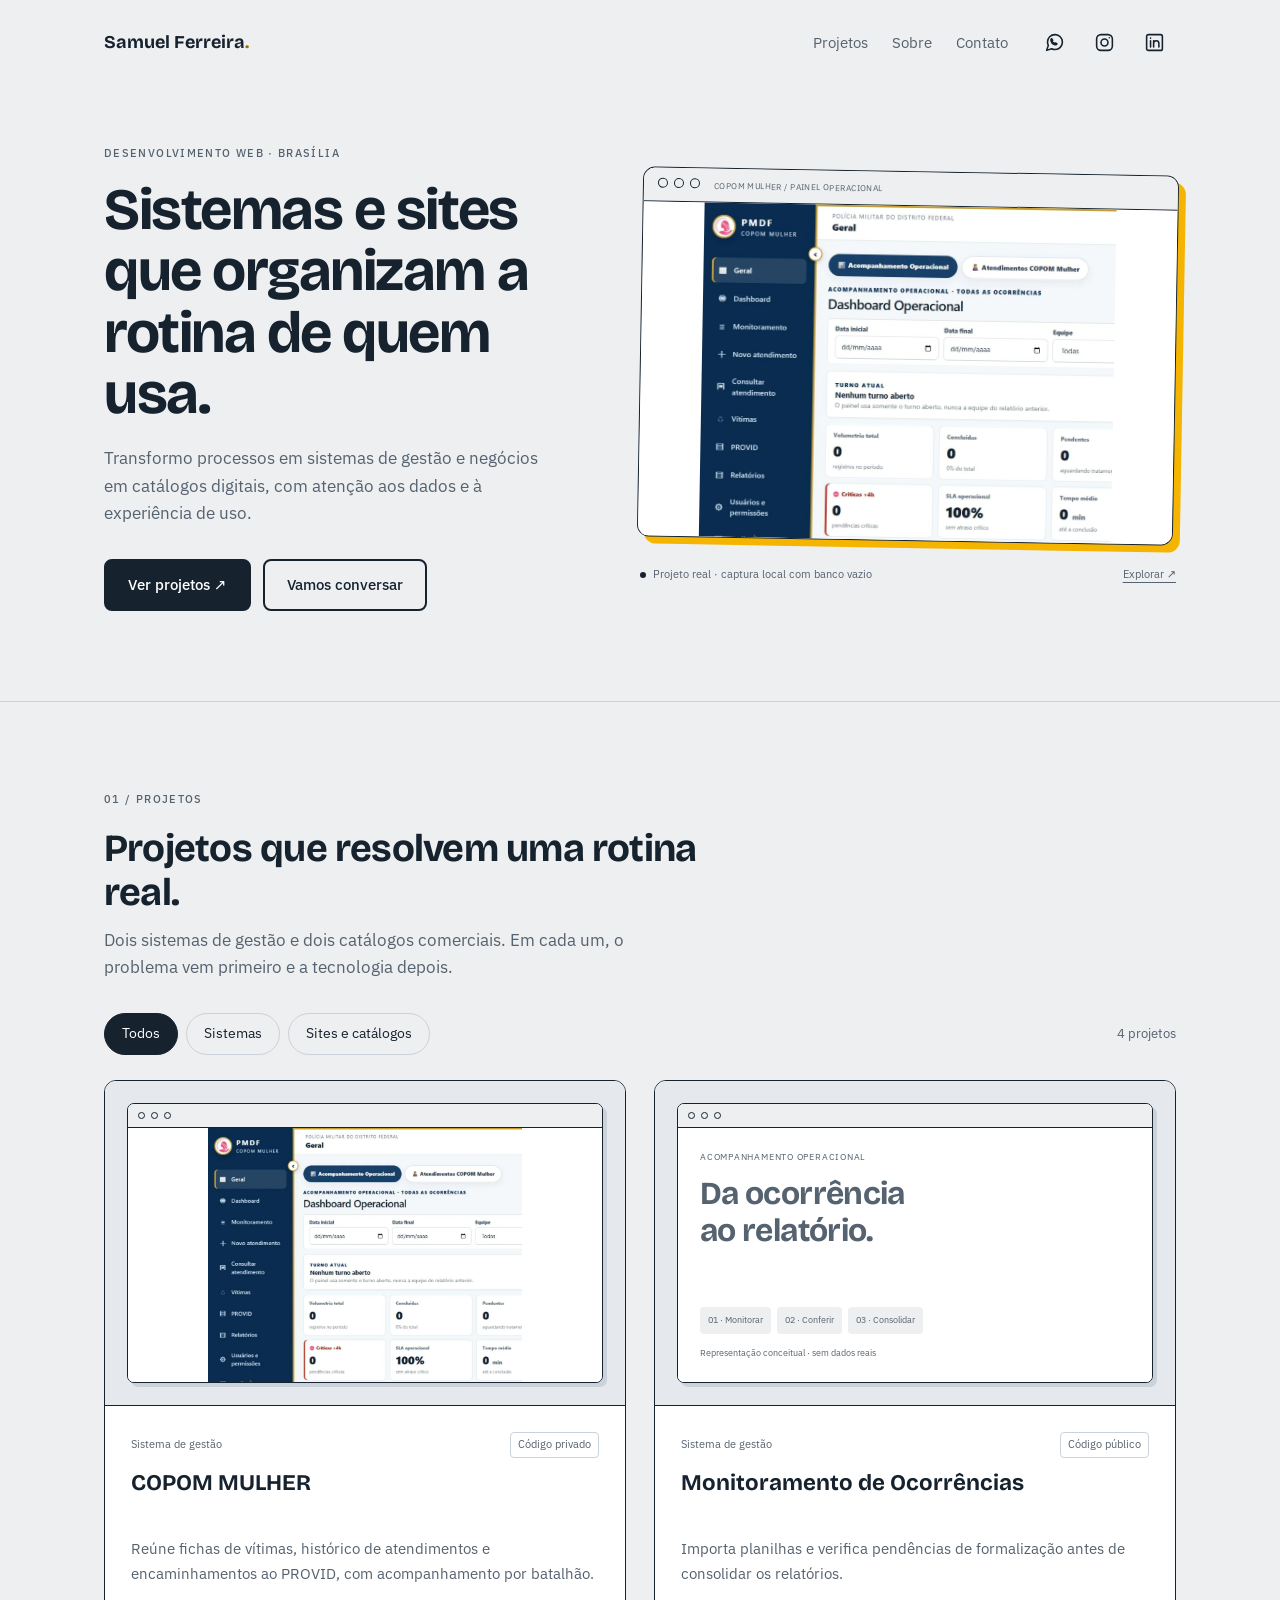
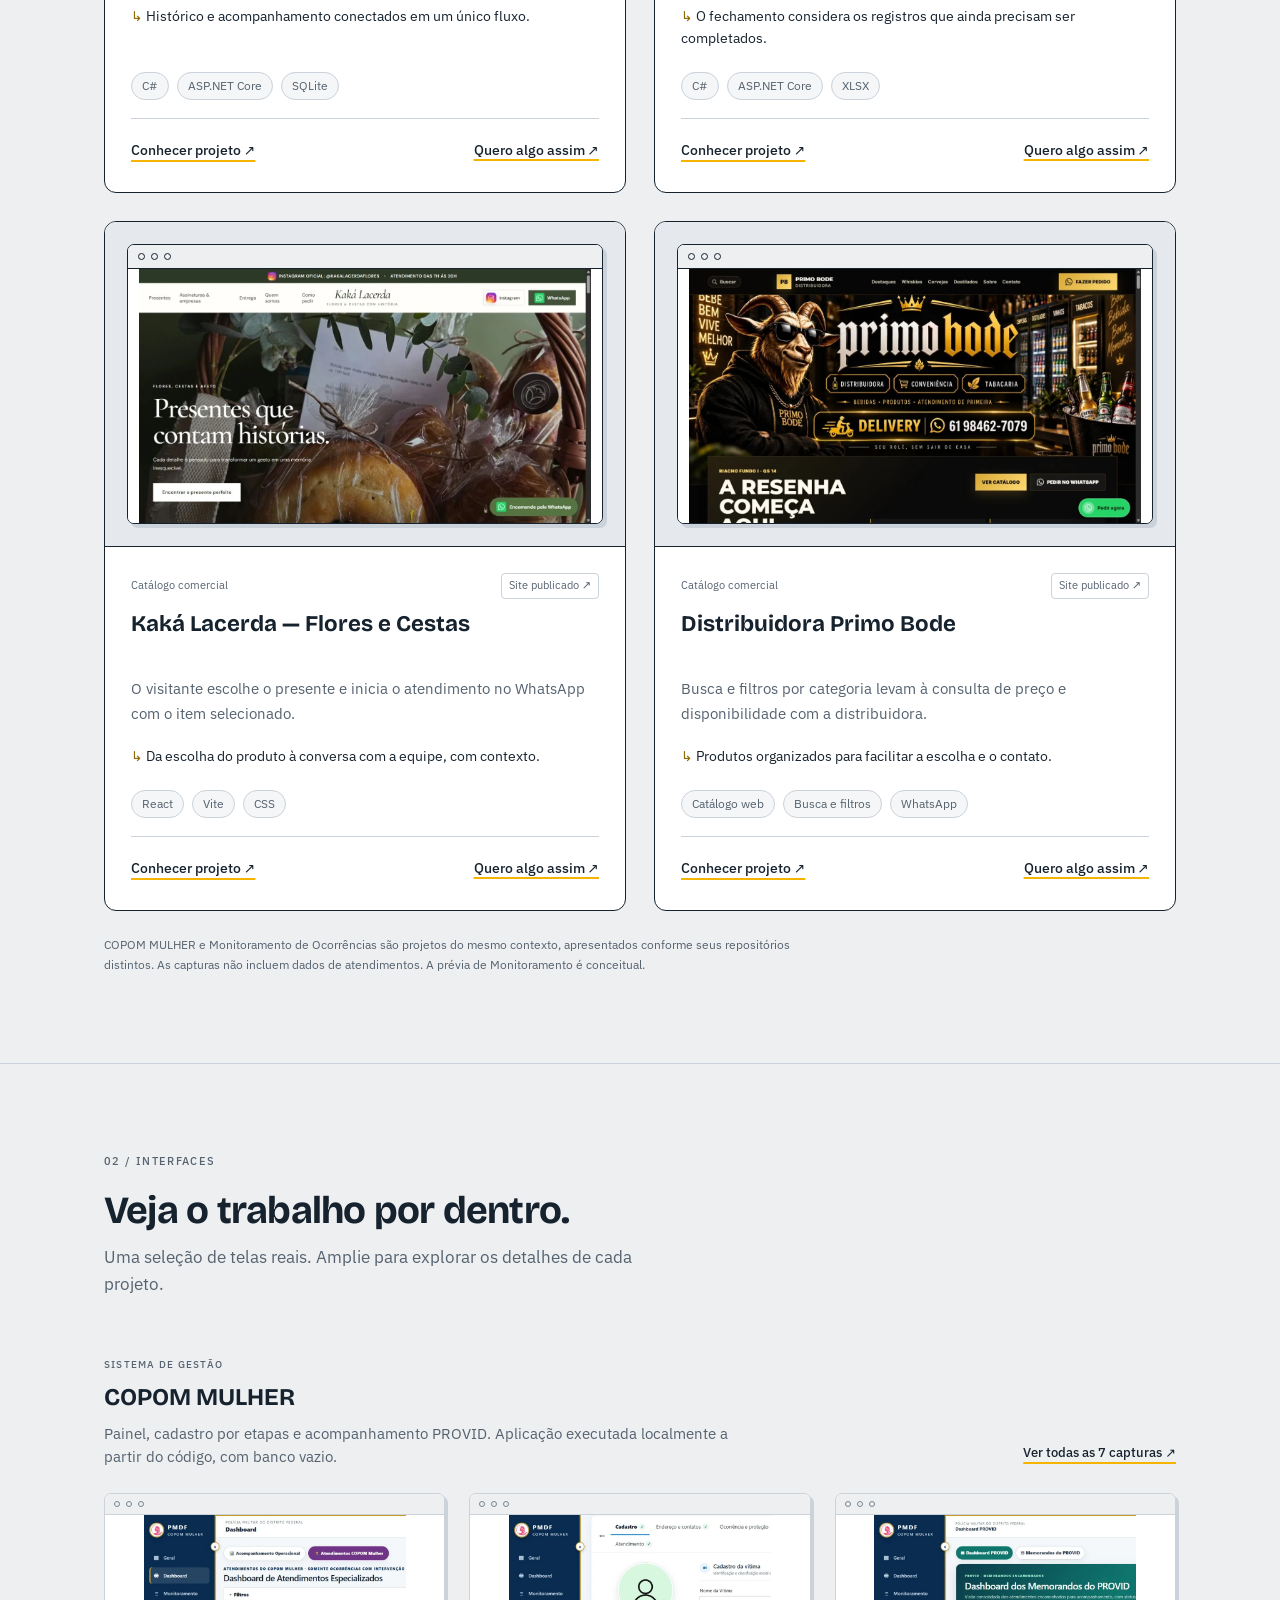
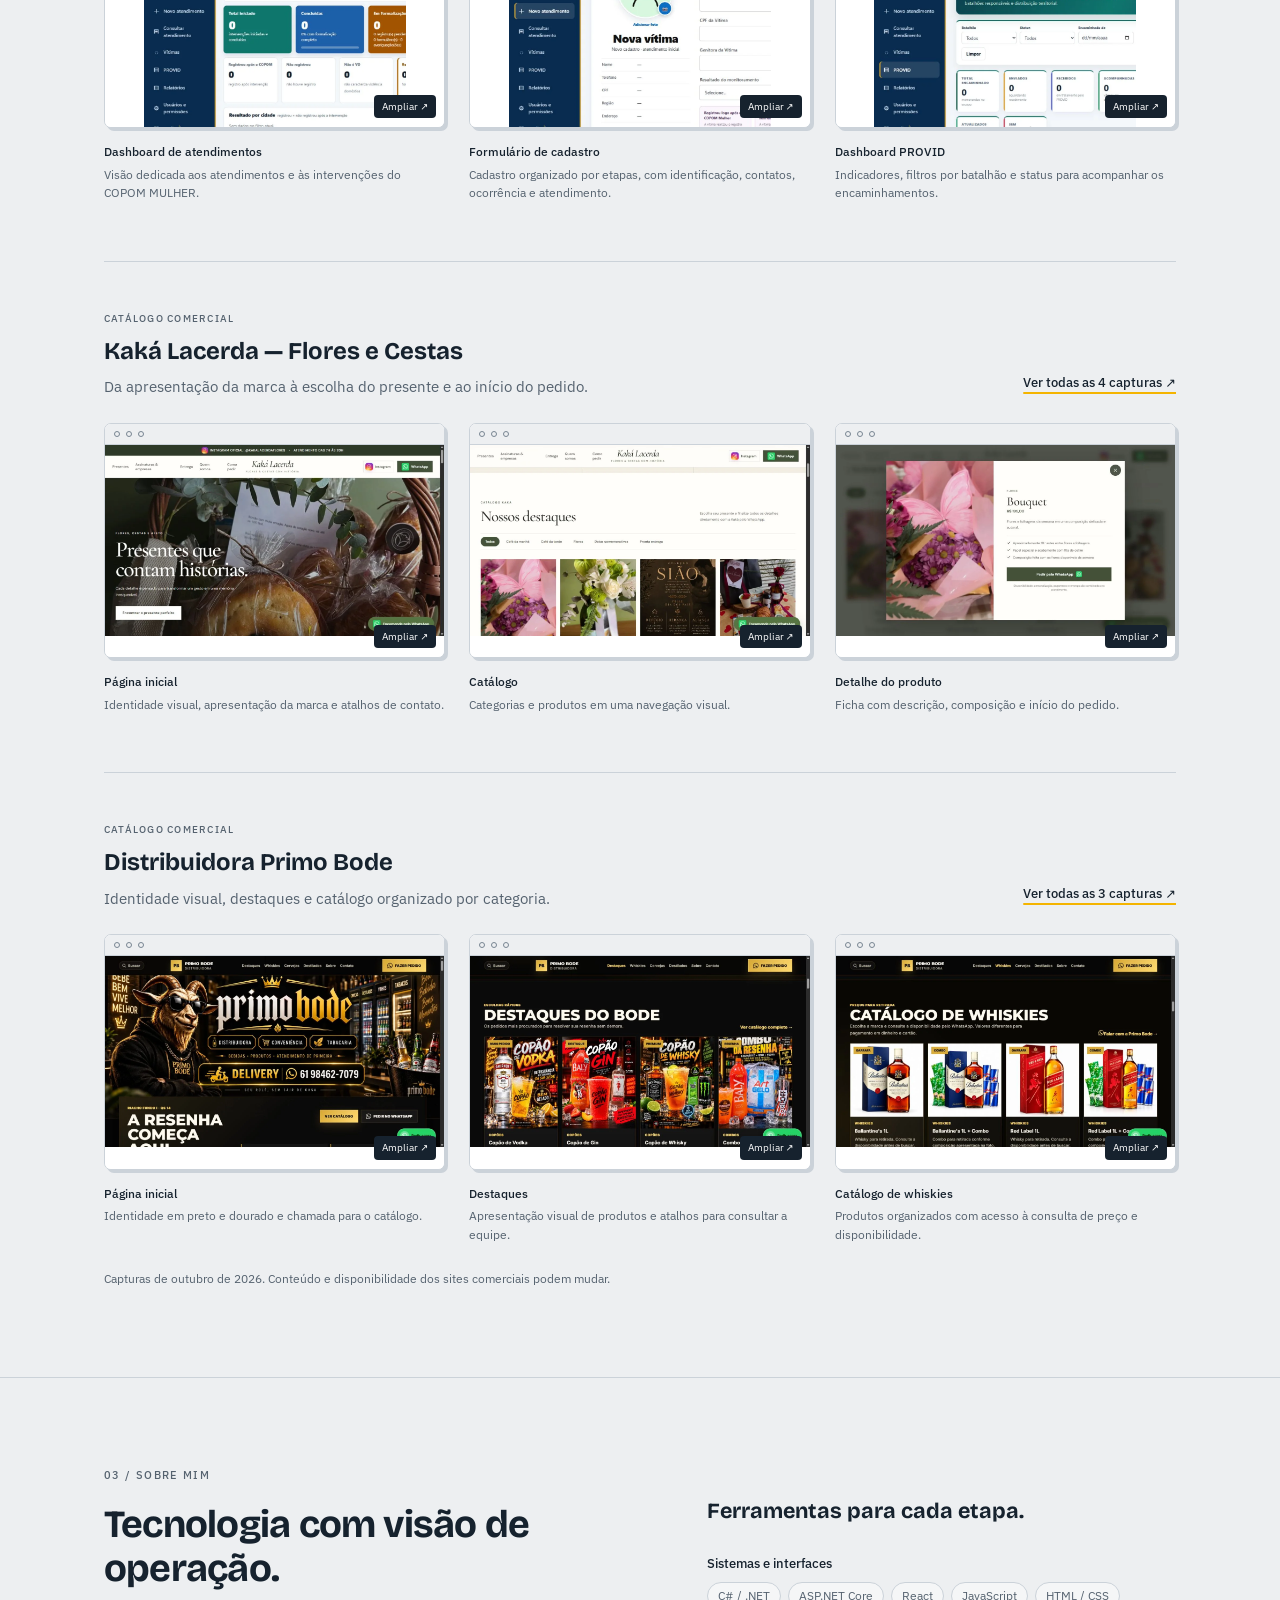
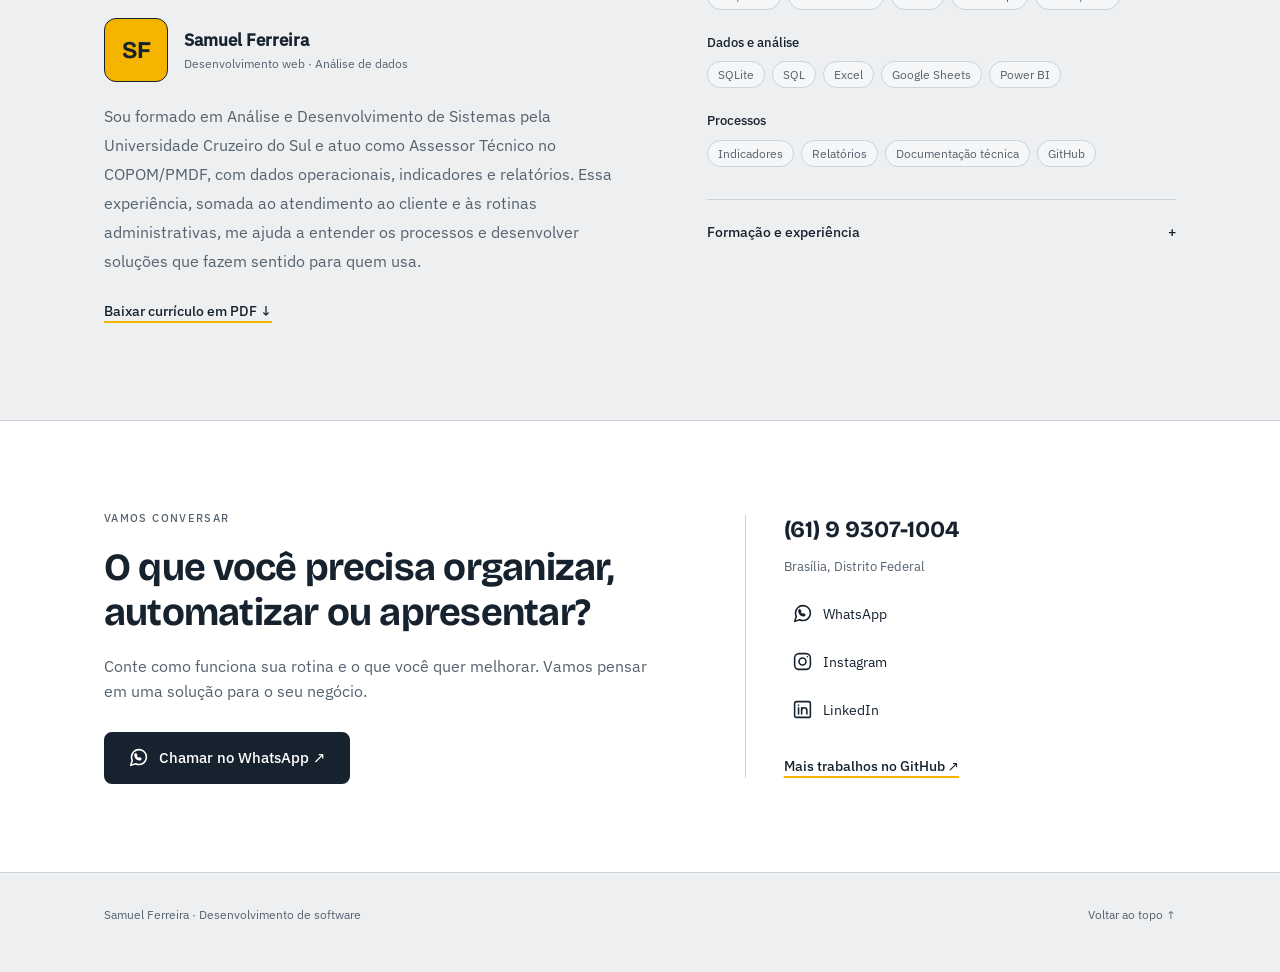
==== index.html @ 9f66d566 "Refina portfólio com novo layout, capturas e currículo Aplica a proposta visual enviada pelo autor, " ====
<!DOCTYPE html>
<html lang="pt-BR">
<head>
<meta charset="utf-8">
<meta name="viewport" content="width=device-width, initial-scale=1">
<title>Samuel Ferreira — Desenvolvimento de software</title>
<meta name="description" content="Samuel Ferreira: desenvolvimento de sistemas de gestão e sites para negócios em Brasília. Conheça projetos, interfaces reais e soluções para sua rotina."><link rel="canonical" href="https://samferreira97.github.io/portfolio/"><link rel="icon" type="image/svg+xml" href="favicon.svg"><meta name="theme-color" content="#16222E"><meta property="og:type" content="website"><meta property="og:locale" content="pt_BR"><meta property="og:title" content="Samuel Ferreira — Sistemas e sites para negócios"><meta property="og:description" content="Projetos reais, sistemas de gestão e catálogos comerciais. Conheça meu trabalho e vamos conversar sobre o seu projeto."><meta property="og:url" content="https://samferreira97.github.io/portfolio/"><meta property="og:image" content="https://samferreira97.github.io/portfolio/social-preview.jpg"><meta property="og:image:width" content="1200"><meta property="og:image:height" content="630"><meta property="og:image:alt" content="Samuel Ferreira — Sistemas e sites para negócios"><meta name="twitter:card" content="summary_large_image">
<style>
@font-face {
  font-family: 'Bricolage Grotesque';
  font-style: normal;
  font-weight: 500;
  font-stretch: 100%;
  font-display: swap;
  src: url(bricolage-latin-1.woff2) format('woff2');
  unicode-range: U+0000-00FF, U+0131, U+0152-0153, U+02BB-02BC, U+02C6, U+02DA, U+02DC, U+0304, U+0308, U+0329, U+2000-206F, U+20AC, U+2122, U+2191, U+2193, U+2212, U+2215, U+FEFF, U+FFFD;
}
@font-face {
  font-family: 'Bricolage Grotesque';
  font-style: normal;
  font-weight: 700;
  font-stretch: 100%;
  font-display: swap;
  src: url(bricolage-latin-1.woff2) format('woff2');
  unicode-range: U+0000-00FF, U+0131, U+0152-0153, U+02BB-02BC, U+02C6, U+02DA, U+02DC, U+0304, U+0308, U+0329, U+2000-206F, U+20AC, U+2122, U+2191, U+2193, U+2212, U+2215, U+FEFF, U+FFFD;
}
@font-face {
  font-family: 'IBM Plex Sans';
  font-style: normal;
  font-weight: 400;
  font-stretch: 100%;
  font-display: swap;
  src: url(ibm-plex-latin-2.woff2) format('woff2');
  unicode-range: U+0000-00FF, U+0131, U+0152-0153, U+02BB-02BC, U+02C6, U+02DA, U+02DC, U+0304, U+0308, U+0329, U+2000-206F, U+20AC, U+2122, U+2191, U+2193, U+2212, U+2215, U+FEFF, U+FFFD;
}
@font-face {
  font-family: 'IBM Plex Sans';
  font-style: normal;
  font-weight: 500;
  font-stretch: 100%;
  font-display: swap;
  src: url(ibm-plex-latin-2.woff2) format('woff2');
  unicode-range: U+0000-00FF, U+0131, U+0152-0153, U+02BB-02BC, U+02C6, U+02DA, U+02DC, U+0304, U+0308, U+0329, U+2000-206F, U+20AC, U+2122, U+2191, U+2193, U+2212, U+2215, U+FEFF, U+FFFD;
}

/* Paleta: concreto de Brasília, tinta azul-marinho, azul do céu e amarelo de ipê (único destaque) */
:root{
  --concreto:#EDEFF1; --papel:#FFFFFF; --tinta:#16222E; --suave:#55626F;
  --ceu:#2B5FD9; --ipe:#F4B400; --linha:#CBD2D9;
  --display:"Bricolage Grotesque","Segoe UI",system-ui,sans-serif;
  --texto:"IBM Plex Sans","Segoe UI",system-ui,sans-serif;
}
*{box-sizing:border-box;margin:0}
html{scroll-behavior:smooth}
body{background:var(--concreto);color:var(--tinta);font:400 1.0625rem/1.6 var(--texto)}
a{color:inherit}
:focus-visible{outline:3px solid var(--ceu);outline-offset:3px}
.wrap{max-width:1120px;margin:0 auto;padding:0 24px}

/* Topo: só marca e dois links */
header .wrap{display:flex;justify-content:space-between;align-items:center;padding-top:20px;padding-bottom:20px}
.marca{font:700 1.125rem var(--display);text-decoration:none}
header nav{display:flex;gap:24px;font-size:.95rem}
header nav a{text-decoration:none;color:var(--suave)}
header nav a:hover{color:var(--tinta)}

/* Hero */
.hero{display:grid;grid-template-columns:1fr 1.1fr;gap:56px;align-items:center;padding:56px 24px 88px;max-width:1120px;margin:0 auto}
.hero h1{font:700 clamp(2.4rem,5vw,3.8rem)/1.05 var(--display);letter-spacing:-.025em;max-width:13ch}
.hero p{margin-top:20px;max-width:46ch;color:var(--suave);font-size:1.15rem}
.acoes{display:flex;gap:12px;flex-wrap:wrap;margin-top:32px}
.btn{display:inline-block;padding:12px 22px;border-radius:8px;font-weight:500;text-decoration:none;border:2px solid var(--tinta)}
.btn.primario{background:var(--tinta);color:#fff}
.btn.primario:hover{background:var(--ceu);border-color:var(--ceu)}
.btn.secundario:hover{background:var(--tinta);color:#fff}

/* Mockup de navegador: o elemento memorável da página */
.janela{background:var(--papel);border:1.5px solid var(--tinta);border-radius:12px;box-shadow:10px 10px 0 var(--ipe);overflow:hidden}
.janela .barra{display:flex;gap:6px;padding:10px 14px;border-bottom:1.5px solid var(--tinta);background:var(--concreto)}
.janela .barra i{width:10px;height:10px;border-radius:50%;border:1.5px solid var(--tinta)}
.painel{padding:18px}
.indicadores{display:grid;grid-template-columns:repeat(3,1fr);gap:10px}
.indicadores div{border:1px solid var(--linha);border-radius:6px;padding:10px 12px}
.indicadores b{display:block;font:700 1.5rem var(--display)}
.indicadores span{font-size:.8rem;color:var(--suave)}
.linhas{margin-top:14px;display:grid;gap:8px}
.linha{display:grid;grid-template-columns:1.4fr 1fr auto;gap:10px;align-items:center;font-size:.85rem;padding:8px 10px;border-radius:6px;background:var(--concreto)}
.linha .barrinha{height:8px;border-radius:4px;background:var(--linha)}
.pilula{padding:2px 10px;border-radius:99px;font-size:.75rem;font-weight:500;background:var(--ipe);color:var(--tinta)}
.pilula.ok{background:var(--tinta);color:#fff}

/* Projetos */
section{padding:72px 0;border-top:1px solid var(--linha)}
section h2{font:700 clamp(1.8rem,3vw,2.4rem)/1.15 var(--display);letter-spacing:-.02em;max-width:22ch}
section > .wrap > p.intro{margin-top:12px;color:var(--suave);max-width:56ch}
.grade{display:grid;grid-template-columns:repeat(2,1fr);gap:28px;margin-top:40px}
.card{background:var(--papel);border:1.5px solid var(--tinta);border-radius:12px;display:flex;flex-direction:column;overflow:hidden}
.card .imagem{aspect-ratio:16/10;background:var(--concreto);border-bottom:1.5px solid var(--tinta);display:grid;place-items:center;color:var(--suave);font-size:.9rem}
.card .imagem img{width:100%;height:100%;object-fit:cover;display:block}
.card .corpo{padding:22px;display:flex;flex-direction:column;gap:10px;flex:1}
.card h3{font:700 1.35rem/1.2 var(--display)}
.card .tipo{font-size:.9rem;color:var(--suave)}
.card .resultado{margin-top:2px}
.tags{display:flex;gap:8px;flex-wrap:wrap;margin-top:auto;padding-top:6px}
.tags span{font-size:.8rem;padding:3px 10px;border:1px solid var(--linha);border-radius:99px;color:var(--suave)}
.links{display:flex;gap:18px;margin-top:6px;font-weight:500}
.links a{text-decoration:underline;text-underline-offset:4px;text-decoration-color:var(--ipe);text-decoration-thickness:2px}
.links a:hover{color:var(--ceu)}
.privado{font-size:.9rem;color:var(--suave)}

/* Contato */
.contato{text-align:left}
.contato .acoes{margin-top:28px}
footer{padding:32px 0 48px;color:var(--suave);font-size:.9rem;border-top:1px solid var(--linha)}

@media (max-width:860px){
  .hero{grid-template-columns:1fr;gap:40px;padding-top:32px}
  .grade{grid-template-columns:1fr}
  .janela{box-shadow:6px 6px 0 var(--ipe)}
}
/* Refinamentos sobre a proposta enviada por Samuel. */
body{overflow-wrap:break-word}button{font:inherit;color:inherit;cursor:pointer}button,a{-webkit-tap-highlight-color:transparent}button{touch-action:manipulation}img{max-width:100%;height:auto}section{scroll-margin-top:24px}.eyebrow{display:block;font-size:.71rem;letter-spacing:.12em;font-weight:500;color:var(--suave);margin-bottom:18px}.brand-dot{color:#9b6f00}.skip-link{position:absolute;top:8px;left:12px;padding:10px 18px;background:var(--tinta);color:white;z-index:20;transform:translateY(-150%)}.skip-link:focus{transform:none}header .wrap{gap:24px}.socials{display:flex;align-items:center;gap:6px}.social-link{display:inline-flex;align-items:center;justify-content:center;min-width:44px;min-height:44px;text-decoration:none;border-radius:8px;gap:10px}.social-link svg{width:21px;height:21px;flex-shrink:0}.social-link:hover{background:#e1e5e9;color:#224ba9}.btn{display:inline-flex;align-items:center;justify-content:center;gap:10px;min-height:48px;font-size:.94rem;transition:background .18s ease,color .18s ease,border-color .18s ease}.btn svg{width:21px;height:21px;flex-shrink:0}.hero{padding-top:60px;padding-bottom:90px;gap:48px}.hero h1{font-size:clamp(2.45rem,4.7vw,3.65rem);max-width:14ch}.hero p{font-size:1.0625rem}.hero-project{min-width:0}.hero-project .janela{transform:rotate(1deg)}.hero-project img{display:block;aspect-ratio:1.6;object-fit:contain;background:white}.barra span{margin-left:8px;font-size:.52rem;letter-spacing:.05em;color:var(--suave);align-self:center}.hero-project figcaption{font-size:.7rem;color:var(--suave);margin-top:25px;display:flex;align-items:center;gap:7px;flex-wrap:wrap}.hero-project figcaption a{margin-left:auto;text-underline-offset:4px}.status-dot{width:6px;height:6px;background:var(--tinta);border-radius:50%;flex-shrink:0}.janela{box-shadow:7px 7px 0 var(--ipe)}section{padding:88px 0}section h2{max-width:24ch}.filter-bar{display:flex;align-items:center;justify-content:space-between;gap:16px;margin-top:32px}.filters{display:flex;gap:8px;flex-wrap:wrap}.filter{background:transparent;border:1px solid var(--linha);border-radius:99px;padding:9px 17px;font-size:.85rem;min-height:42px}.filter[aria-pressed=true]{background:var(--tinta);border-color:var(--tinta);color:white}.filter:hover{border-color:var(--tinta)}#project-count{font-size:.8rem;color:var(--suave);white-space:nowrap}.grade{margin-top:25px;gap:28px}.card{transition:box-shadow .18s ease,transform .18s ease}.card:hover{box-shadow:0 7px 18px #16222e0c;transform:translateY(-2px)}.card[hidden]{display:none}.card .imagem{aspect-ratio:16/10;display:block;padding:22px;background:#e5e8ec;overflow:hidden}.card .imagem>a{display:block;height:100%;text-decoration:none}.card .imagem .janela{height:100%;width:100%;border-radius:7px;box-shadow:4px 4px 0 #cbd2d9;display:flex;flex-direction:column}.card .imagem img{height:calc(100% - 32px);width:100%;object-fit:contain;object-position:top;background:white;flex:1;min-height:0}.card .imagem .barra{padding:8px 10px;flex-shrink:0}.card .imagem .barra i{height:7px;width:7px;border-width:1px}.card .corpo{padding:26px;gap:12px}.card-meta{display:flex;align-items:center;justify-content:space-between;gap:12px}.card .tipo,.card .privado{font-size:.7rem}.card .privado{border:1px solid var(--linha);border-radius:4px;padding:3px 7px}.card h3{font-size:1.4rem;max-width:27ch;min-height:2.4em}.card p{font-size:.95rem;line-height:1.65;color:var(--suave)}.card .resultado{color:var(--tinta);font-size:.86rem;padding-top:5px}.resultado>span{color:#906800}.card .tags{margin-top:auto;padding-top:10px}.tags{align-items:start}.tags span{background:#f5f6f7;line-height:1.6;font-size:.76rem}.links{border-top:1px solid var(--linha);padding-top:17px;justify-content:space-between;gap:10px;flex-wrap:wrap;font-size:.85rem}.text-link{border:0;background:none;padding:0;text-align:left;font-weight:500;text-decoration:underline;text-underline-offset:5px;text-decoration-color:var(--ipe);text-decoration-thickness:2px;display:inline-block}.links .text-link,.links a{min-height:30px;display:flex;align-items:center}.text-link:hover{color:#224ba9}.caption{font-size:.76rem;color:var(--suave);line-height:1.65;margin-top:24px;max-width:100ch}.concept{padding:22px;background:var(--papel);height:100%;display:flex;flex-direction:column;gap:12px}.concept>span{font-size:.54rem;letter-spacing:.09em;color:var(--suave)}.concept strong{font:700 clamp(1.15rem,2.5vw,2rem)/1.15 var(--display);letter-spacing:-.02em}.concept>div{display:flex;flex-wrap:wrap;gap:6px;margin-top:auto}.concept>div span{background:var(--concreto);border-radius:4px;padding:6px 8px;font-size:.58rem}.concept small{font-size:.55rem;color:var(--suave)}.showcase{margin-top:58px;scroll-margin-top:28px}.showcase+.showcase{border-top:1px solid var(--linha);padding-top:48px}.showcase-heading{display:flex;align-items:end;gap:25px;justify-content:space-between;margin-bottom:24px}.showcase-heading>div{max-width:66ch}.showcase h3{font:700 1.5rem/1.2 var(--display);margin-bottom:10px}.showcase p{font-size:.92rem;color:var(--suave)}.showcase .eyebrow{font-size:.65rem;margin-bottom:10px}.showcase-heading>.text-link{font-size:.8rem;white-space:nowrap;min-height:32px;flex-shrink:0}.screen-grid{display:grid;grid-template-columns:repeat(3,minmax(0,1fr));gap:24px}.screen-trigger{border:0;background:none;display:block;width:100%;padding:0;text-align:left;position:relative}.screen-trigger .janela{border-color:var(--linha);border-width:1px;box-shadow:3px 3px 0 #cbd2d9;border-radius:7px;transition:box-shadow .18s ease}.screen-trigger:hover .janela{box-shadow:5px 5px 0 var(--ipe)}.screen-trigger .barra{padding:7px 9px;border-bottom:1px solid var(--linha)}.screen-trigger .barra i{width:6px;height:6px;border:1px solid #788592}.screen-trigger img{display:block;aspect-ratio:16/10;width:100%;object-fit:contain;object-position:top;background:white}.zoom{position:absolute;bottom:10px;right:9px;background:var(--tinta);color:white;padding:4px 8px;font-size:.6rem;border-radius:4px}.screen-grid figcaption{margin-top:14px;font-size:.77rem}.screen-grid figcaption b{display:block;font-weight:500}.screen-grid figcaption span{display:block;color:var(--suave);font-size:.73rem;margin-top:4px}.about{display:grid;grid-template-columns:1.1fr 1fr;gap:88px}.profile{display:flex;align-items:center;gap:16px;margin:28px 0 20px}.monogram{width:64px;height:64px;display:grid;place-items:center;background:var(--ipe);border:1.5px solid var(--tinta);border-radius:12px;font:700 1.5rem var(--display);flex-shrink:0}.profile b{font-size:1.05rem}.profile div>span{display:block;color:var(--suave);font-size:.77rem}.about-copy>p{font-size:.98rem;line-height:1.85;color:var(--suave)}.cv-link{margin-top:24px;font-size:.88rem;min-height:32px}.expertise{padding-top:32px}.expertise h3{font:700 1.35rem var(--display);margin-bottom:30px}.stack-group{margin:0 0 23px}.stack-group h4{font-size:.8rem;font-weight:500;margin-bottom:8px}.stack-group .tags{margin-top:0;padding:0;gap:7px}.career{border-top:1px solid var(--linha);margin-top:32px;padding-top:16px}.career summary{font-weight:500;font-size:.88rem;cursor:pointer;list-style:none;display:flex;justify-content:space-between;min-height:32px;align-items:center}.career summary::-webkit-details-marker{display:none}.career[open] summary>span{transform:rotate(45deg)}.career>div{padding-top:24px}.career h4{font-size:.85rem;margin-bottom:12px}.career p,.career ul{font-size:.8rem;color:var(--suave);line-height:1.8;margin-bottom:22px}.career b{color:var(--tinta);font-weight:500}.career ul{padding-left:18px}.contato{background:var(--papel)}.contact-grid{display:grid;grid-template-columns:1.3fr 1fr;gap:80px;align-items:center}.contact-grid h2{max-width:23ch}.contact-grid p{margin-top:20px;font-size:.98rem;color:var(--suave)}.contact-details{padding-left:38px;border-left:1px solid var(--linha);display:flex;flex-direction:column;align-items:start;gap:14px}.phone{font:700 1.45rem var(--display);text-decoration:none}.contact-details>span{color:var(--suave);font-size:.8rem}.labeled{flex-direction:column;align-items:start;gap:4px}.labeled .social-link{font-size:.9rem;justify-content:start;padding:0 8px}.contact-details>.text-link{font-size:.85rem;margin-top:10px}.footer-content{display:flex;justify-content:space-between;gap:16px;font-size:.75rem}footer a{text-decoration:none}dialog{border:1.5px solid var(--tinta);border-radius:12px;max-width:690px;width:calc(100% - 32px);max-height:90dvh;padding:30px;margin:auto;background:var(--papel);color:var(--tinta);overflow-y:auto}dialog::backdrop{background:#16222eb8;backdrop-filter:blur(4px)}.dialog-top{display:flex;align-items:center;justify-content:space-between;gap:20px;margin-bottom:18px}.dialog-top .eyebrow{margin-bottom:0}.close{border:1px solid var(--linha);border-radius:7px;background:var(--papel);min-width:44px;min-height:44px;font-size:1.5rem;line-height:1;flex-shrink:0}dialog h2{font:700 1.7rem/1.2 var(--display);margin-bottom:18px}dialog p{font-size:.94rem;color:var(--suave);line-height:1.75}dialog h3{font:700 1.1rem var(--display);margin:24px 0 12px}dialog ul{padding-left:20px;font-size:.9rem;color:var(--suave);line-height:1.75}dialog li+li{margin-top:7px}dialog .tags{margin-top:22px}dialog .caption{font-size:.76rem}dialog .acoes{align-items:center}#dialog-contact{font-size:.85rem}[hidden]{display:none!important}#screen-dialog{max-width:1160px;padding:20px}#screen-dialog h2{font:500 .9rem var(--texto);margin:0}#screen-full{display:block;width:100%;max-height:65dvh;object-fit:contain;background:var(--concreto);border:1px solid var(--linha)}.screen-pagination{display:flex;align-items:center;justify-content:space-between;gap:14px;margin-top:18px;font-size:.8rem}.screen-pagination button{min-height:44px}#screen-position{color:var(--suave);font-variant-numeric:tabular-nums}#screen-description{margin-top:9px}html:has(dialog[open]){overflow:hidden}
@media(min-width:861px){header nav{margin-left:auto}.hero{min-height:610px}}
@media(max-width:1000px){.hero{gap:30px}.hero h1{font-size:3rem}.hero .acoes{gap:10px}.hero .btn{padding:11px 15px}.about{gap:40px}.contact-grid{gap:35px}.contact-details{padding-left:28px}.screen-grid{gap:18px}}
@media(max-width:860px){.hero{padding-top:40px;padding-bottom:64px;gap:40px;grid-template-columns:1fr 1fr}.hero h1{font-size:2.65rem}.hero p{font-size:.95rem}.hero .acoes{flex-direction:column;align-items:start;margin-top:24px}.grade{grid-template-columns:repeat(2,minmax(0,1fr));gap:20px}.card .corpo{padding:20px}.card h3{font-size:1.22rem}.card-meta{align-items:start;gap:6px;flex-direction:column}.card .imagem{padding:15px}.concept{padding:13px;gap:8px}.concept>div span{padding:4px 5px}.screen-grid{gap:16px}.showcase-heading{align-items:start;flex-direction:column;gap:14px}.about{gap:30px}.contact-grid{grid-template-columns:1.25fr 1fr}header .wrap{gap:18px}header nav{gap:15px;font-size:.85rem}.socials{gap:0}}
@media(max-width:640px){body{font-size:1rem}.wrap{padding-left:22px;padding-right:22px}header .wrap{gap:10px;flex-wrap:wrap;padding-top:18px;padding-bottom:18px}.marca{font-size:1.05rem;white-space:nowrap}header nav{width:100%;order:3;justify-content:start;gap:25px;border-top:1px solid var(--linha);padding-top:14px;margin-top:7px}.socials{margin-left:auto}.social-link{min-width:39px;min-height:42px}.social-link svg{width:19px;height:19px}.hero{grid-template-columns:1fr;gap:36px;padding:30px 22px 62px}.hero h1{font-size:clamp(2.45rem,9.4vw,3.35rem);max-width:15ch}.hero .eyebrow{font-size:.65rem}.hero p{font-size:1rem;margin-top:20px}.hero .acoes{flex-direction:row;gap:10px;margin-top:26px}.hero .btn{font-size:.83rem;padding:11px 16px}.hero-project .janela{transform:none;box-shadow:5px 5px 0 var(--ipe)}.hero-project figcaption{font-size:.64rem;margin-top:18px}.barra span{font-size:.48rem}section{padding:58px 0}section h2{font-size:1.95rem;max-width:23ch}section>.wrap>p.intro{font-size:.92rem}.filter-bar{margin-top:25px;gap:8px;align-items:start;flex-wrap:wrap}.filters{gap:6px}.filter{padding:8px 13px;font-size:.76rem}#project-count{font-size:.7rem;padding-top:5px;margin-left:auto}.grade{grid-template-columns:1fr;margin-top:20px;gap:25px}.card .imagem{padding:20px}.card .corpo{padding:23px;gap:12px}.card h3{font-size:1.35rem;min-height:0}.card-meta{flex-direction:row;align-items:center}.card p{font-size:.93rem}.links{font-size:.8rem;gap:12px}.concept{padding:20px;gap:14px}.concept strong{font-size:1.8rem}.concept>div span{padding:6px 9px;font-size:.62rem}.concept small{font-size:.61rem}.screen-grid{grid-template-columns:1fr;gap:26px}.showcase{margin-top:38px}.showcase+.showcase{padding-top:35px}.showcase h3{font-size:1.35rem}.showcase p{font-size:.9rem}.screen-grid figcaption span{max-width:55ch}.screen-trigger img{aspect-ratio:16/10}.about{grid-template-columns:1fr;gap:18px}.profile{margin-top:24px}.expertise{padding-top:12px}.expertise h3{margin-bottom:22px}.career{margin-top:26px}.contact-grid{grid-template-columns:1fr;gap:35px}.contact-details{border-left:0;border-top:1px solid var(--linha);padding:27px 0 0;gap:10px}.labeled{margin-left:0;flex-direction:row;flex-wrap:wrap;gap:6px 12px}.labeled .social-link{font-size:.82rem;padding:0 3px}.phone{font-size:1.35rem}.contact-details>.text-link{margin-top:8px}.footer-content{flex-direction:column;gap:12px}footer{padding:27px 0 32px}dialog{padding:22px}dialog h2{font-size:1.5rem}dialog .acoes{flex-direction:column;align-items:start;gap:20px}#screen-dialog{padding:13px}#screen-dialog h2{font-size:.8rem}.screen-pagination{font-size:.74rem;gap:6px}.caption{font-size:.72rem}.btn{white-space:normal}.labeled .social-link{min-width:0}}
.card .imagem>a{width:100%;min-width:0}.card .imagem .janela{min-width:0}
@media(max-width:360px){header .wrap{gap:8px}.marca{font-size:.94rem}header .social-link{min-width:33px}}
@media(prefers-reduced-motion:reduce){html{scroll-behavior:auto}*,*:before,*:after{transition:none!important;animation:none!important}}
@media print{header,.filter-bar,.acoes,.links,dialog,.cv-link,footer a,.screen-trigger .zoom{display:none!important}body{background:#fff;font-size:10pt}.hero{padding-top:20px;padding-bottom:25px;min-height:auto}.hero h1{font-size:30pt}.hero p{font-size:10pt}.hero-project .janela{transform:none;box-shadow:none}section{padding:25px 0}.wrap{max-width:none}.eyebrow{font-size:8pt}.grade{gap:18px;grid-template-columns:1fr 1fr}.card{break-inside:avoid}.card .imagem{aspect-ratio:16/9}.card .corpo{padding:15px}.card h3{font-size:14pt;min-height:0}.card p{font-size:9pt}.card:hover{transform:none}.showcase{break-inside:avoid}.screen-grid{grid-template-columns:repeat(3,1fr)}.about{grid-template-columns:1fr 1fr;gap:25px}.about-copy>p{font-size:10pt}.contact-grid{grid-template-columns:1.2fr 1fr;gap:25px}.phone{font-size:14pt}.contact-details{padding-left:15px}.labeled .social-link{font-size:9pt}.labeled{flex-direction:column}footer{padding:18px 0}.janela{box-shadow:none}.tags span{font-size:8pt}h2{font-size:22pt!important}.concept strong{font-size:18pt}.caption{font-size:8pt}}

</style>
</head>
<body><a class="skip-link" href="#conteudo">Pular para o conteúdo</a><header><div class="wrap"><a class="marca" href="#inicio">Samuel Ferreira<span class="brand-dot" aria-hidden="true">.</span></a><nav aria-label="Principal"><a href="#projetos">Projetos</a><a href="#sobre">Sobre</a><a href="#contato">Contato</a></nav><div class="socials" aria-label="Redes e contato"><a class="social-link" href="https://wa.me/5561993071004?text=Ol%C3%A1%2C%20Samuel!%20Conheci%20seu%20portf%C3%B3lio%20e%20gostaria%20de%20conversar%20sobre%20um%20projeto." target="_blank" rel="noopener noreferrer" aria-label="WhatsApp de Samuel Ferreira"><svg viewBox="0 0 24 24" fill="none" stroke="currentColor" stroke-width="1.8" stroke-linecap="round" stroke-linejoin="round" aria-hidden="true"><path d="M21 11.5a8.4 8.4 0 0 1-.9 3.8 8.5 8.5 0 0 1-7.6 4.7 8.4 8.4 0 0 1-3.8-.9L3 21l1.9-5.7a8.4 8.4 0 0 1-.9-3.8A8.5 8.5 0 0 1 12.5 3h.5a8.5 8.5 0 0 1 8 8v.5Z"/><path d="M9 7.8c-.8 0-1.2 1-1 1.9.5 2.4 2.4 4.3 4.8 4.8.9.2 1.9-.2 1.9-1l-2-1-1 .7c-1.1-.5-2-1.4-2.5-2.5l.7-1-1-1.9Z"/></svg></a><a class="social-link" href="https://www.instagram.com/samferreiras2/" target="_blank" rel="noopener noreferrer" aria-label="Instagram de Samuel Ferreira"><svg viewBox="0 0 24 24" fill="none" stroke="currentColor" stroke-width="1.8" stroke-linecap="round" stroke-linejoin="round" aria-hidden="true"><rect x="3" y="3" width="18" height="18" rx="5"/><circle cx="12" cy="12" r="4"/><path d="M17.5 6.5h.01"/></svg></a><a class="social-link" href="https://www.linkedin.com/in/samuel-silas-dos-santos-ferreira-928618174/" target="_blank" rel="noopener noreferrer" aria-label="LinkedIn de Samuel Ferreira"><svg viewBox="0 0 24 24" fill="none" stroke="currentColor" stroke-width="1.8" stroke-linecap="round" stroke-linejoin="round" aria-hidden="true"><rect x="3" y="3" width="18" height="18" rx="2"/><path d="M7.5 10v7M7.5 7h.01M11 17v-7m0 3c0-4 6-4 6 0v4"/></svg></a></div></div></header><main id="conteudo"><div class="hero" id="inicio"><div><span class="eyebrow">DESENVOLVIMENTO WEB · BRASÍLIA</span><h1>Sistemas e sites que organizam a rotina de quem usa.</h1><p>Transformo processos em sistemas de gestão e negócios em catálogos digitais, com atenção aos dados e à experiência de uso.</p><div class="acoes"><a class="btn primario" href="#projetos">Ver projetos ↗</a><a class="btn secundario" href="https://wa.me/5561993071004?text=Ol%C3%A1%2C%20Samuel!%20Conheci%20seu%20portf%C3%B3lio%20e%20gostaria%20de%20conversar%20sobre%20um%20projeto." target="_blank" rel="noopener noreferrer">Vamos conversar</a></div></div><figure class="hero-project"><div class="janela"><div class="barra" aria-hidden="true"><i></i><i></i><i></i><span>COPOM MULHER / PAINEL OPERACIONAL</span></div><img src="copom-geral.webp" width="1280" height="800" alt="Interface real do painel operacional do COPOM MULHER, executado com banco vazio" fetchpriority="high" decoding="async"></div><figcaption><span class="status-dot" aria-hidden="true"></span> Projeto real · captura local com banco vazio <a href="#interfaces-copom" aria-label="Explorar interfaces do COPOM MULHER">Explorar ↗</a></figcaption></figure></div><section id="projetos"><div class="wrap"><span class="eyebrow">01 / PROJETOS</span><h2>Projetos que resolvem uma rotina real.</h2><p class="intro">Dois sistemas de gestão e dois catálogos comerciais. Em cada um, o problema vem primeiro e a tecnologia depois.</p><div class="filter-bar"><div class="filters" role="group" aria-label="Filtrar projetos"><button class="filter" data-filter="all" aria-pressed="true">Todos</button><button class="filter" data-filter="system" aria-pressed="false">Sistemas</button><button class="filter" data-filter="site" aria-pressed="false">Sites e catálogos</button></div><span id="project-count" aria-live="polite">4 projetos</span></div><div class="grade"><article class="card" data-category="system"><div class="imagem"><a href="#interfaces-copom" aria-label="Ver interfaces de COPOM MULHER"><div class="janela"><div class="barra" aria-hidden="true"><i></i><i></i><i></i><span></span></div><img src="copom-geral.webp" alt="COPOM MULHER — captura real da interface" width="1280" height="800" loading="lazy" decoding="async"></div></a></div><div class="corpo"><div class="card-meta"><span class="tipo">Sistema de gestão</span><span class="privado">Código privado</span></div><h3>COPOM MULHER</h3><p>Reúne fichas de vítimas, histórico de atendimentos e encaminhamentos ao PROVID, com acompanhamento por batalhão.</p><p class="resultado"><span aria-hidden="true">↳</span> Histórico e acompanhamento conectados em um único fluxo.</p><div class="tags"><span>C#</span><span>ASP.NET Core</span><span>SQLite</span></div><div class="links"><button class="text-link" data-project="copom">Conhecer projeto ↗</button><a href="https://wa.me/5561993071004?text=Ol%C3%A1%2C%20Samuel!%20Vi%20o%20projeto%20COPOM%20MULHER%20no%20seu%20portf%C3%B3lio%20e%20gostaria%20de%20uma%20solu%C3%A7%C3%A3o%20para%20meu%20neg%C3%B3cio." target="_blank" rel="noopener noreferrer">Quero algo assim ↗</a></div></div></article><article class="card" data-category="system"><div class="imagem"><div class="janela"><div class="barra" aria-hidden="true"><i></i><i></i><i></i><span></span></div><div class="concept"><span>ACOMPANHAMENTO OPERACIONAL</span><strong>Da ocorrência<br>ao relatório.</strong><div><span>01 · Monitorar</span><span>02 · Conferir</span><span>03 · Consolidar</span></div><small>Representação conceitual · sem dados reais</small></div></div></div><div class="corpo"><div class="card-meta"><span class="tipo">Sistema de gestão</span><span class="privado">Código público</span></div><h3>Monitoramento de Ocorrências</h3><p>Importa planilhas e verifica pendências de formalização antes de consolidar os relatórios.</p><p class="resultado"><span aria-hidden="true">↳</span> O fechamento considera os registros que ainda precisam ser completados.</p><div class="tags"><span>C#</span><span>ASP.NET Core</span><span>XLSX</span></div><div class="links"><button class="text-link" data-project="ocorrencias">Conhecer projeto ↗</button><a href="https://wa.me/5561993071004?text=Ol%C3%A1%2C%20Samuel!%20Vi%20o%20projeto%20Monitoramento%20de%20Ocorr%C3%AAncias%20no%20seu%20portf%C3%B3lio%20e%20gostaria%20de%20uma%20solu%C3%A7%C3%A3o%20para%20meu%20neg%C3%B3cio." target="_blank" rel="noopener noreferrer">Quero algo assim ↗</a></div></div></article><article class="card" data-category="site"><div class="imagem"><a href="#interfaces-flores" aria-label="Ver interfaces de Kaká Lacerda — Flores e Cestas"><div class="janela"><div class="barra" aria-hidden="true"><i></i><i></i><i></i><span></span></div><img src="kaka-inicio.webp" alt="Kaká Lacerda — Flores e Cestas — captura real da interface" width="1280" height="800" loading="lazy" decoding="async"></div></a></div><div class="corpo"><div class="card-meta"><span class="tipo">Catálogo comercial</span><span class="privado">Site publicado ↗</span></div><h3>Kaká Lacerda — Flores e Cestas</h3><p>O visitante escolhe o presente e inicia o atendimento no WhatsApp com o item selecionado.</p><p class="resultado"><span aria-hidden="true">↳</span> Da escolha do produto à conversa com a equipe, com contexto.</p><div class="tags"><span>React</span><span>Vite</span><span>CSS</span></div><div class="links"><button class="text-link" data-project="flores">Conhecer projeto ↗</button><a href="https://wa.me/5561993071004?text=Ol%C3%A1%2C%20Samuel!%20Vi%20o%20projeto%20Kak%C3%A1%20Lacerda%20%E2%80%94%20Flores%20e%20Cestas%20no%20seu%20portf%C3%B3lio%20e%20gostaria%20de%20uma%20solu%C3%A7%C3%A3o%20para%20meu%20neg%C3%B3cio." target="_blank" rel="noopener noreferrer">Quero algo assim ↗</a></div></div></article><article class="card" data-category="site"><div class="imagem"><a href="#interfaces-primo" aria-label="Ver interfaces de Distribuidora Primo Bode"><div class="janela"><div class="barra" aria-hidden="true"><i></i><i></i><i></i><span></span></div><img src="primo-inicio.webp" alt="Distribuidora Primo Bode — captura real da interface" width="1280" height="800" loading="lazy" decoding="async"></div></a></div><div class="corpo"><div class="card-meta"><span class="tipo">Catálogo comercial</span><span class="privado">Site publicado ↗</span></div><h3>Distribuidora Primo Bode</h3><p>Busca e filtros por categoria levam à consulta de preço e disponibilidade com a distribuidora.</p><p class="resultado"><span aria-hidden="true">↳</span> Produtos organizados para facilitar a escolha e o contato.</p><div class="tags"><span>Catálogo web</span><span>Busca e filtros</span><span>WhatsApp</span></div><div class="links"><button class="text-link" data-project="primo">Conhecer projeto ↗</button><a href="https://wa.me/5561993071004?text=Ol%C3%A1%2C%20Samuel!%20Vi%20o%20projeto%20Distribuidora%20Primo%20Bode%20no%20seu%20portf%C3%B3lio%20e%20gostaria%20de%20uma%20solu%C3%A7%C3%A3o%20para%20meu%20neg%C3%B3cio." target="_blank" rel="noopener noreferrer">Quero algo assim ↗</a></div></div></article></div><p class="caption">COPOM MULHER e Monitoramento de Ocorrências são projetos do mesmo contexto, apresentados conforme seus repositórios distintos. As capturas não incluem dados de atendimentos. A prévia de Monitoramento é conceitual.</p></div></section><section id="interfaces"><div class="wrap"><span class="eyebrow">02 / INTERFACES</span><h2>Veja o trabalho por dentro.</h2><p class="intro">Uma seleção de telas reais. Amplie para explorar os detalhes de cada projeto.</p><article class="showcase" id="interfaces-copom"><div class="showcase-heading"><div><span class="eyebrow">SISTEMA DE GESTÃO</span><h3>COPOM MULHER</h3><p>Painel, cadastro por etapas e acompanhamento PROVID. Aplicação executada localmente a partir do código, com banco vazio.</p></div><button class="text-link" data-screen="7">Ver todas as 7 capturas ↗</button></div><div class="screen-grid"><figure><button class="screen-trigger" data-screen="8" aria-label="Ampliar: COPOM MULHER · Dashboard de atendimentos"><div class="janela"><div class="barra" aria-hidden="true"><i></i><i></i><i></i><span></span></div><img src="copom-dashboard.webp" width="1280" height="800" alt="COPOM MULHER · Dashboard de atendimentos" loading="lazy" decoding="async"></div><span class="zoom" aria-hidden="true">Ampliar ↗</span></button><figcaption><b>Dashboard de atendimentos</b><span>Visão dedicada aos atendimentos e às intervenções do COPOM MULHER.</span></figcaption></figure><figure><button class="screen-trigger" data-screen="11" aria-label="Ampliar: COPOM MULHER · Formulário de cadastro"><div class="janela"><div class="barra" aria-hidden="true"><i></i><i></i><i></i><span></span></div><img src="copom-formulario.webp" width="1280" height="800" alt="COPOM MULHER · Formulário de cadastro" loading="lazy" decoding="async"></div><span class="zoom" aria-hidden="true">Ampliar ↗</span></button><figcaption><b>Formulário de cadastro</b><span>Cadastro organizado por etapas, com identificação, contatos, ocorrência e atendimento.</span></figcaption></figure><figure><button class="screen-trigger" data-screen="12" aria-label="Ampliar: COPOM MULHER · Dashboard PROVID"><div class="janela"><div class="barra" aria-hidden="true"><i></i><i></i><i></i><span></span></div><img src="copom-provid.webp" width="1280" height="800" alt="COPOM MULHER · Dashboard PROVID" loading="lazy" decoding="async"></div><span class="zoom" aria-hidden="true">Ampliar ↗</span></button><figcaption><b>Dashboard PROVID</b><span>Indicadores, filtros por batalhão e status para acompanhar os encaminhamentos.</span></figcaption></figure></div></article><article class="showcase" id="interfaces-flores"><div class="showcase-heading"><div><span class="eyebrow">CATÁLOGO COMERCIAL</span><h3>Kaká Lacerda — Flores e Cestas</h3><p>Da apresentação da marca à escolha do presente e ao início do pedido.</p></div><button class="text-link" data-screen="0">Ver todas as 4 capturas ↗</button></div><div class="screen-grid"><figure><button class="screen-trigger" data-screen="0" aria-label="Ampliar: Kaká Lacerda · Página inicial"><div class="janela"><div class="barra" aria-hidden="true"><i></i><i></i><i></i><span></span></div><img src="kaka-inicio.webp" width="1280" height="800" alt="Kaká Lacerda · Página inicial" loading="lazy" decoding="async"></div><span class="zoom" aria-hidden="true">Ampliar ↗</span></button><figcaption><b>Página inicial</b><span>Identidade visual, apresentação da marca e atalhos de contato.</span></figcaption></figure><figure><button class="screen-trigger" data-screen="1" aria-label="Ampliar: Kaká Lacerda · Catálogo"><div class="janela"><div class="barra" aria-hidden="true"><i></i><i></i><i></i><span></span></div><img src="kaka-catalogo.webp" width="1280" height="800" alt="Kaká Lacerda · Catálogo" loading="lazy" decoding="async"></div><span class="zoom" aria-hidden="true">Ampliar ↗</span></button><figcaption><b>Catálogo</b><span>Categorias e produtos em uma navegação visual.</span></figcaption></figure><figure><button class="screen-trigger" data-screen="2" aria-label="Ampliar: Kaká Lacerda · Detalhe do produto"><div class="janela"><div class="barra" aria-hidden="true"><i></i><i></i><i></i><span></span></div><img src="kaka-produto.webp" width="1280" height="800" alt="Kaká Lacerda · Detalhe do produto" loading="lazy" decoding="async"></div><span class="zoom" aria-hidden="true">Ampliar ↗</span></button><figcaption><b>Detalhe do produto</b><span>Ficha com descrição, composição e início do pedido.</span></figcaption></figure></div></article><article class="showcase" id="interfaces-primo"><div class="showcase-heading"><div><span class="eyebrow">CATÁLOGO COMERCIAL</span><h3>Distribuidora Primo Bode</h3><p>Identidade visual, destaques e catálogo organizado por categoria.</p></div><button class="text-link" data-screen="4">Ver todas as 3 capturas ↗</button></div><div class="screen-grid"><figure><button class="screen-trigger" data-screen="4" aria-label="Ampliar: Primo Bode · Página inicial"><div class="janela"><div class="barra" aria-hidden="true"><i></i><i></i><i></i><span></span></div><img src="primo-inicio.webp" width="1280" height="800" alt="Primo Bode · Página inicial" loading="lazy" decoding="async"></div><span class="zoom" aria-hidden="true">Ampliar ↗</span></button><figcaption><b>Página inicial</b><span>Identidade em preto e dourado e chamada para o catálogo.</span></figcaption></figure><figure><button class="screen-trigger" data-screen="5" aria-label="Ampliar: Primo Bode · Destaques"><div class="janela"><div class="barra" aria-hidden="true"><i></i><i></i><i></i><span></span></div><img src="primo-ofertas.webp" width="1280" height="800" alt="Primo Bode · Destaques" loading="lazy" decoding="async"></div><span class="zoom" aria-hidden="true">Ampliar ↗</span></button><figcaption><b>Destaques</b><span>Apresentação visual de produtos e atalhos para consultar a equipe.</span></figcaption></figure><figure><button class="screen-trigger" data-screen="6" aria-label="Ampliar: Primo Bode · Catálogo de whiskies"><div class="janela"><div class="barra" aria-hidden="true"><i></i><i></i><i></i><span></span></div><img src="primo-catalogo.webp" width="1280" height="800" alt="Primo Bode · Catálogo de whiskies" loading="lazy" decoding="async"></div><span class="zoom" aria-hidden="true">Ampliar ↗</span></button><figcaption><b>Catálogo de whiskies</b><span>Produtos organizados com acesso à consulta de preço e disponibilidade.</span></figcaption></figure></div></article><p class="caption">Capturas de outubro de 2026. Conteúdo e disponibilidade dos sites comerciais podem mudar.</p></div></section><section id="sobre"><div class="wrap about"><div class="about-copy"><span class="eyebrow">03 / SOBRE MIM</span><h2>Tecnologia com visão de operação.</h2><div class="profile"><span class="monogram" aria-hidden="true">SF</span><div><b>Samuel Ferreira</b><span>Desenvolvimento web · Análise de dados</span></div></div><p>Sou formado em Análise e Desenvolvimento de Sistemas pela Universidade Cruzeiro do Sul e atuo como Assessor Técnico no COPOM/PMDF, com dados operacionais, indicadores e relatórios. Essa experiência, somada ao atendimento ao cliente e às rotinas administrativas, me ajuda a entender os processos e desenvolver soluções que fazem sentido para quem usa.</p><a class="text-link cv-link" href="curriculo-samuel-ferreira.pdf" download>Baixar currículo em PDF ↓</a></div><div class="expertise"><h3>Ferramentas para cada etapa.</h3><div class="stack-group"><h4>Sistemas e interfaces</h4><div class="tags"><span>C# / .NET</span><span>ASP.NET Core</span><span>React</span><span>JavaScript</span><span>HTML / CSS</span></div></div><div class="stack-group"><h4>Dados e análise</h4><div class="tags"><span>SQLite</span><span>SQL</span><span>Excel</span><span>Google Sheets</span><span>Power BI</span></div></div><div class="stack-group"><h4>Processos</h4><div class="tags"><span>Indicadores</span><span>Relatórios</span><span>Documentação técnica</span><span>GitHub</span></div></div><details class="career"><summary>Formação e experiência <span aria-hidden="true">+</span></summary><div><h4>Experiência profissional</h4><p><b>2024 — atual · Assessor Técnico</b><br>COPOM / Polícia Militar do Distrito Federal. Análise de dados operacionais, indicadores, planilhas, relatórios e apoio à organização de processos.</p><p><b>2022 — 2023 · Telemarketing ativo (estágio)</b><br>Claro. Atendimento, suporte técnico e administrativo, negociação e pesquisas de satisfação.</p><p><b>2014 — 2016 · Auxiliar administrativo (estágio)</b><br>Jovem Candango. Organização de arquivos e controle documental.</p><h4>Formação acadêmica</h4><p><b>Análise e Desenvolvimento de Sistemas</b><br>Universidade Cruzeiro do Sul · 2022 — 2024 · Concluído.</p><h4>Cursos complementares</h4><ul><li>Excel 2016 — Intermediário · Fundação Bradesco · 2025</li><li>Modelando Dados no Power BI · Fundação Bradesco · 2024</li><li>Implementando Banco de Dados · Fundação Bradesco · 2024</li></ul></div></details></div></div></section><section id="contato" class="contato"><div class="wrap contact-grid"><div><span class="eyebrow">VAMOS CONVERSAR</span><h2>O que você precisa organizar, automatizar ou apresentar?</h2><p class="intro">Conte como funciona sua rotina e o que você quer melhorar. Vamos pensar em uma solução para o seu negócio.</p><div class="acoes"><a class="btn primario" href="https://wa.me/5561993071004?text=Ol%C3%A1%2C%20Samuel!%20Conheci%20seu%20portf%C3%B3lio%20e%20gostaria%20de%20conversar%20sobre%20um%20projeto." target="_blank" rel="noopener noreferrer"><svg viewBox="0 0 24 24" fill="none" stroke="currentColor" stroke-width="1.8" stroke-linecap="round" stroke-linejoin="round" aria-hidden="true"><path d="M21 11.5a8.4 8.4 0 0 1-.9 3.8 8.5 8.5 0 0 1-7.6 4.7 8.4 8.4 0 0 1-3.8-.9L3 21l1.9-5.7a8.4 8.4 0 0 1-.9-3.8A8.5 8.5 0 0 1 12.5 3h.5a8.5 8.5 0 0 1 8 8v.5Z"/><path d="M9 7.8c-.8 0-1.2 1-1 1.9.5 2.4 2.4 4.3 4.8 4.8.9.2 1.9-.2 1.9-1l-2-1-1 .7c-1.1-.5-2-1.4-2.5-2.5l.7-1-1-1.9Z"/></svg> Chamar no WhatsApp ↗</a></div></div><div class="contact-details"><a class="phone" href="tel:+5561993071004">(61) 9 9307-1004</a><span>Brasília, Distrito Federal</span><div class="socials labeled"><a class="social-link" href="https://wa.me/5561993071004?text=Ol%C3%A1%2C%20Samuel!%20Conheci%20seu%20portf%C3%B3lio%20e%20gostaria%20de%20conversar%20sobre%20um%20projeto." target="_blank" rel="noopener noreferrer" aria-label="WhatsApp de Samuel Ferreira"><svg viewBox="0 0 24 24" fill="none" stroke="currentColor" stroke-width="1.8" stroke-linecap="round" stroke-linejoin="round" aria-hidden="true"><path d="M21 11.5a8.4 8.4 0 0 1-.9 3.8 8.5 8.5 0 0 1-7.6 4.7 8.4 8.4 0 0 1-3.8-.9L3 21l1.9-5.7a8.4 8.4 0 0 1-.9-3.8A8.5 8.5 0 0 1 12.5 3h.5a8.5 8.5 0 0 1 8 8v.5Z"/><path d="M9 7.8c-.8 0-1.2 1-1 1.9.5 2.4 2.4 4.3 4.8 4.8.9.2 1.9-.2 1.9-1l-2-1-1 .7c-1.1-.5-2-1.4-2.5-2.5l.7-1-1-1.9Z"/></svg><span>WhatsApp</span></a><a class="social-link" href="https://www.instagram.com/samferreiras2/" target="_blank" rel="noopener noreferrer" aria-label="Instagram de Samuel Ferreira"><svg viewBox="0 0 24 24" fill="none" stroke="currentColor" stroke-width="1.8" stroke-linecap="round" stroke-linejoin="round" aria-hidden="true"><rect x="3" y="3" width="18" height="18" rx="5"/><circle cx="12" cy="12" r="4"/><path d="M17.5 6.5h.01"/></svg><span>Instagram</span></a><a class="social-link" href="https://www.linkedin.com/in/samuel-silas-dos-santos-ferreira-928618174/" target="_blank" rel="noopener noreferrer" aria-label="LinkedIn de Samuel Ferreira"><svg viewBox="0 0 24 24" fill="none" stroke="currentColor" stroke-width="1.8" stroke-linecap="round" stroke-linejoin="round" aria-hidden="true"><rect x="3" y="3" width="18" height="18" rx="2"/><path d="M7.5 10v7M7.5 7h.01M11 17v-7m0 3c0-4 6-4 6 0v4"/></svg><span>LinkedIn</span></a></div><a class="text-link" href="https://github.com/SamFerreira97" target="_blank" rel="noopener noreferrer">Mais trabalhos no GitHub ↗</a></div></div></section></main><footer><div class="wrap footer-content"><span>Samuel Ferreira · Desenvolvimento de software</span><a href="#inicio">Voltar ao topo ↑</a></div></footer><dialog id="project-dialog" aria-labelledby="dialog-title"><div class="dialog-top"><span class="eyebrow" id="dialog-category"></span><button class="close" aria-label="Fechar detalhes" data-close="project-dialog">×</button></div><h2 id="dialog-title"></h2><p id="dialog-description"></p><h3>Recursos do projeto</h3><ul id="dialog-features"></ul><div class="tags" id="dialog-tags"></div><p class="caption" id="dialog-note"></p><div class="acoes"><a class="btn primario" id="dialog-action" target="_blank" rel="noopener noreferrer"></a><a class="text-link" id="dialog-contact" target="_blank" rel="noopener noreferrer">Conversar sobre uma solução ↗</a></div></dialog><dialog id="screen-dialog" aria-labelledby="screen-title"><div class="dialog-top"><h2 id="screen-title"></h2><button class="close" aria-label="Fechar imagem ampliada" data-close="screen-dialog">×</button></div><img id="screen-full" alt=""><div class="screen-pagination"><button id="screen-prev" class="text-link" aria-label="Imagem anterior">← Anterior</button><span id="screen-position" aria-live="polite"></span><button id="screen-next" class="text-link" aria-label="Próxima imagem">Próxima →</button></div><p id="screen-description" class="caption"></p></dialog><script src="portfolio.js" defer></script></body></html>
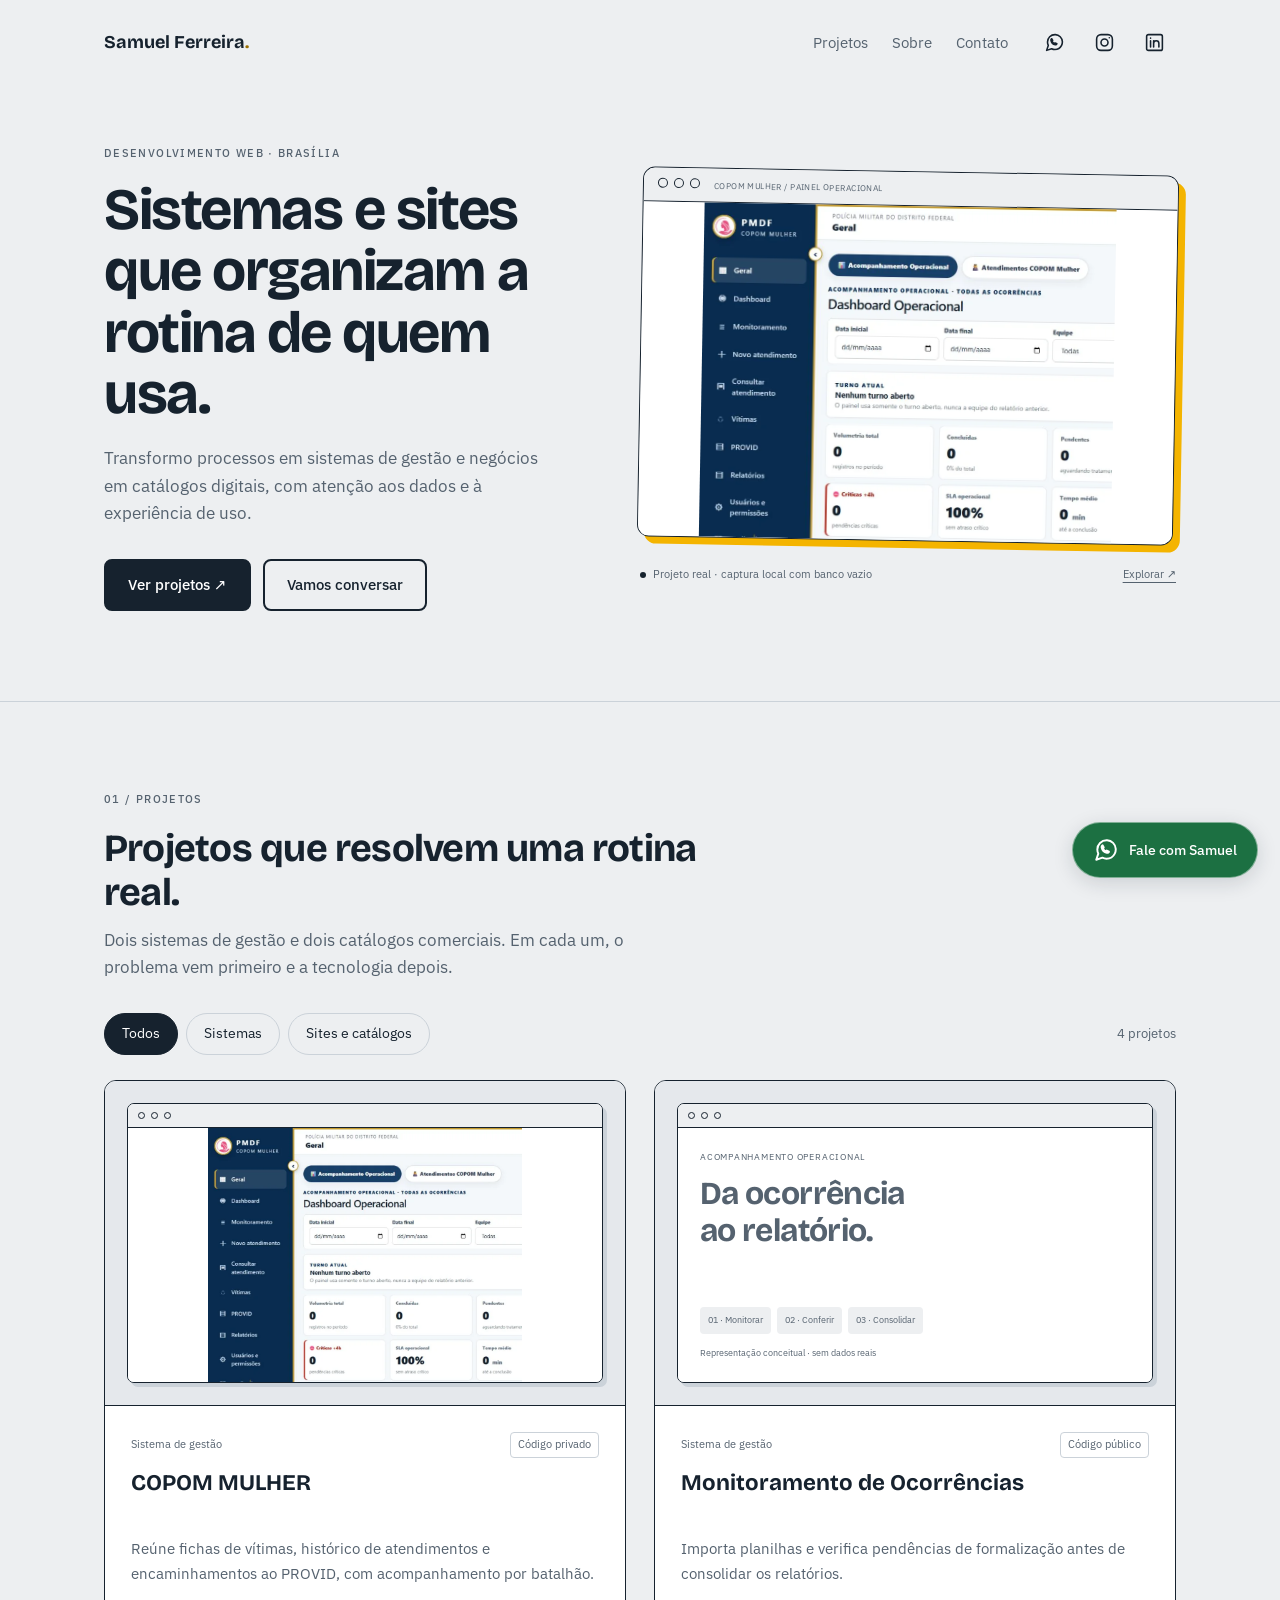
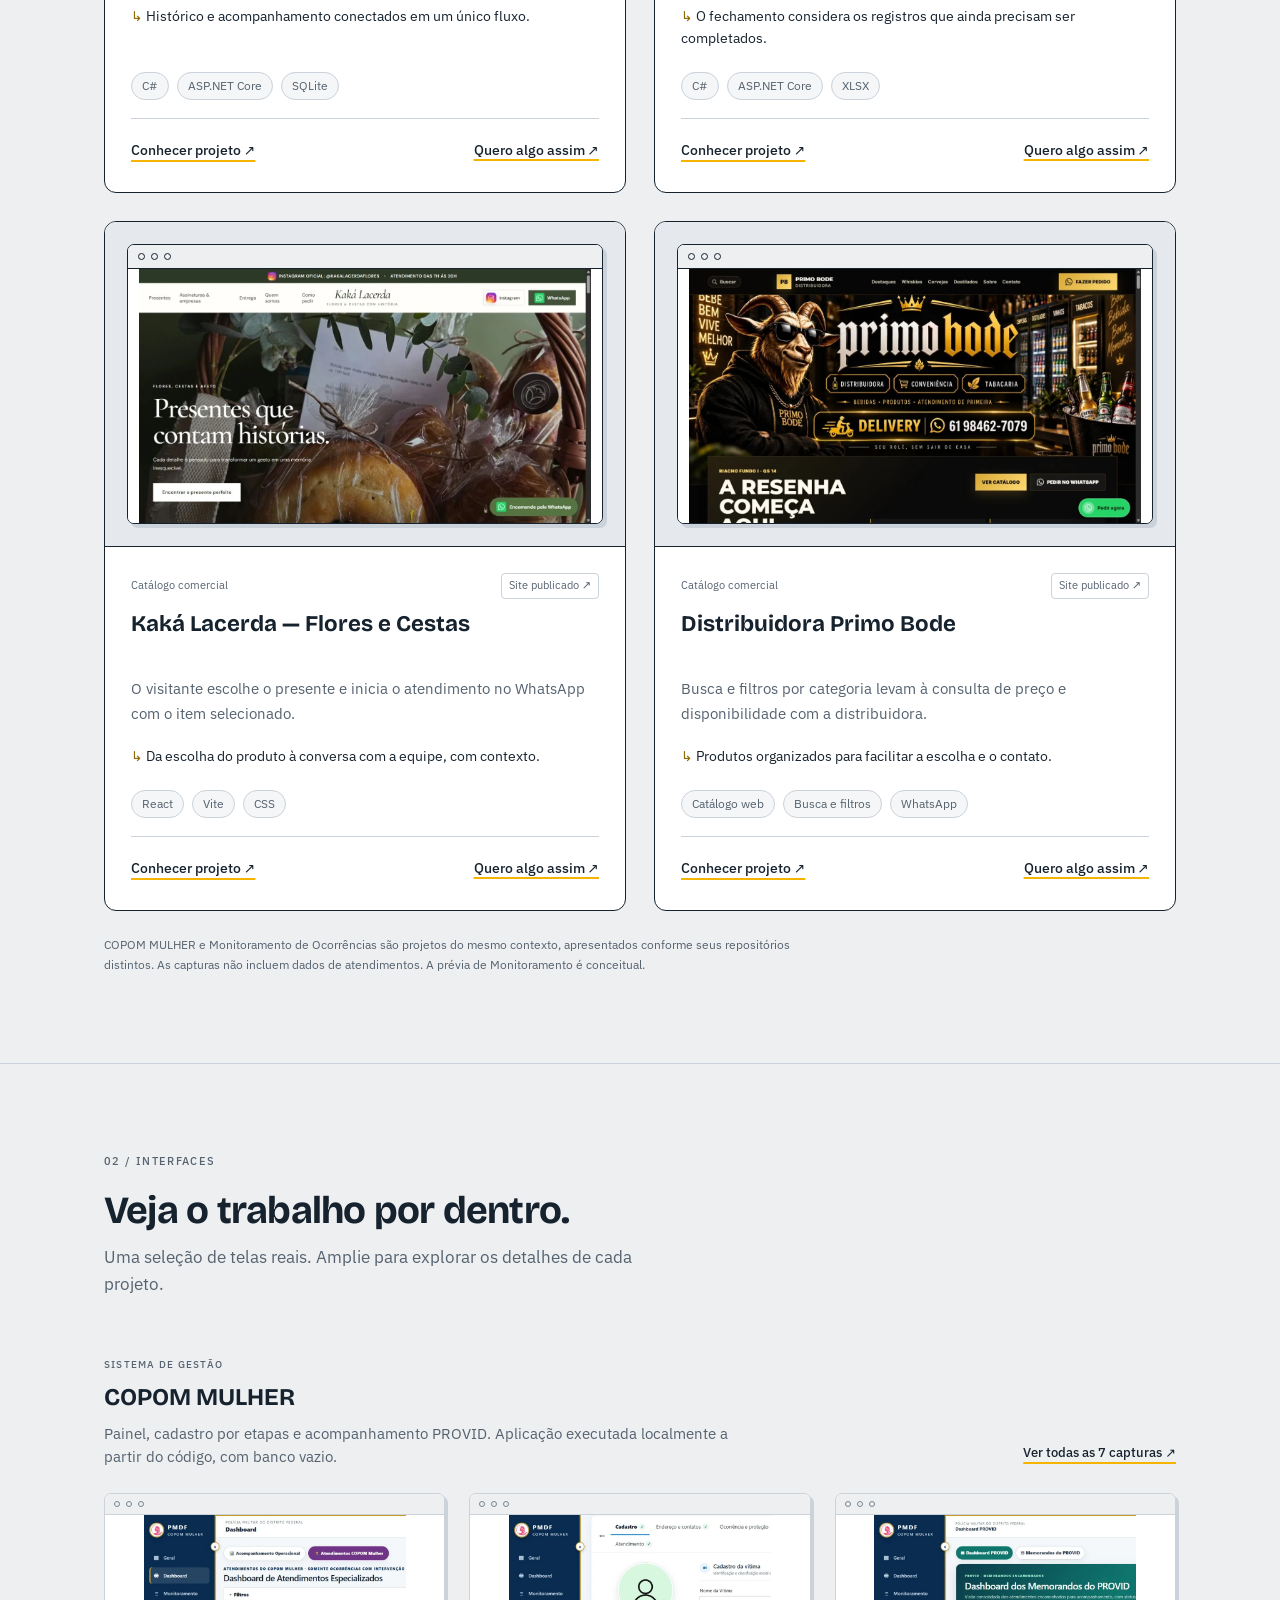
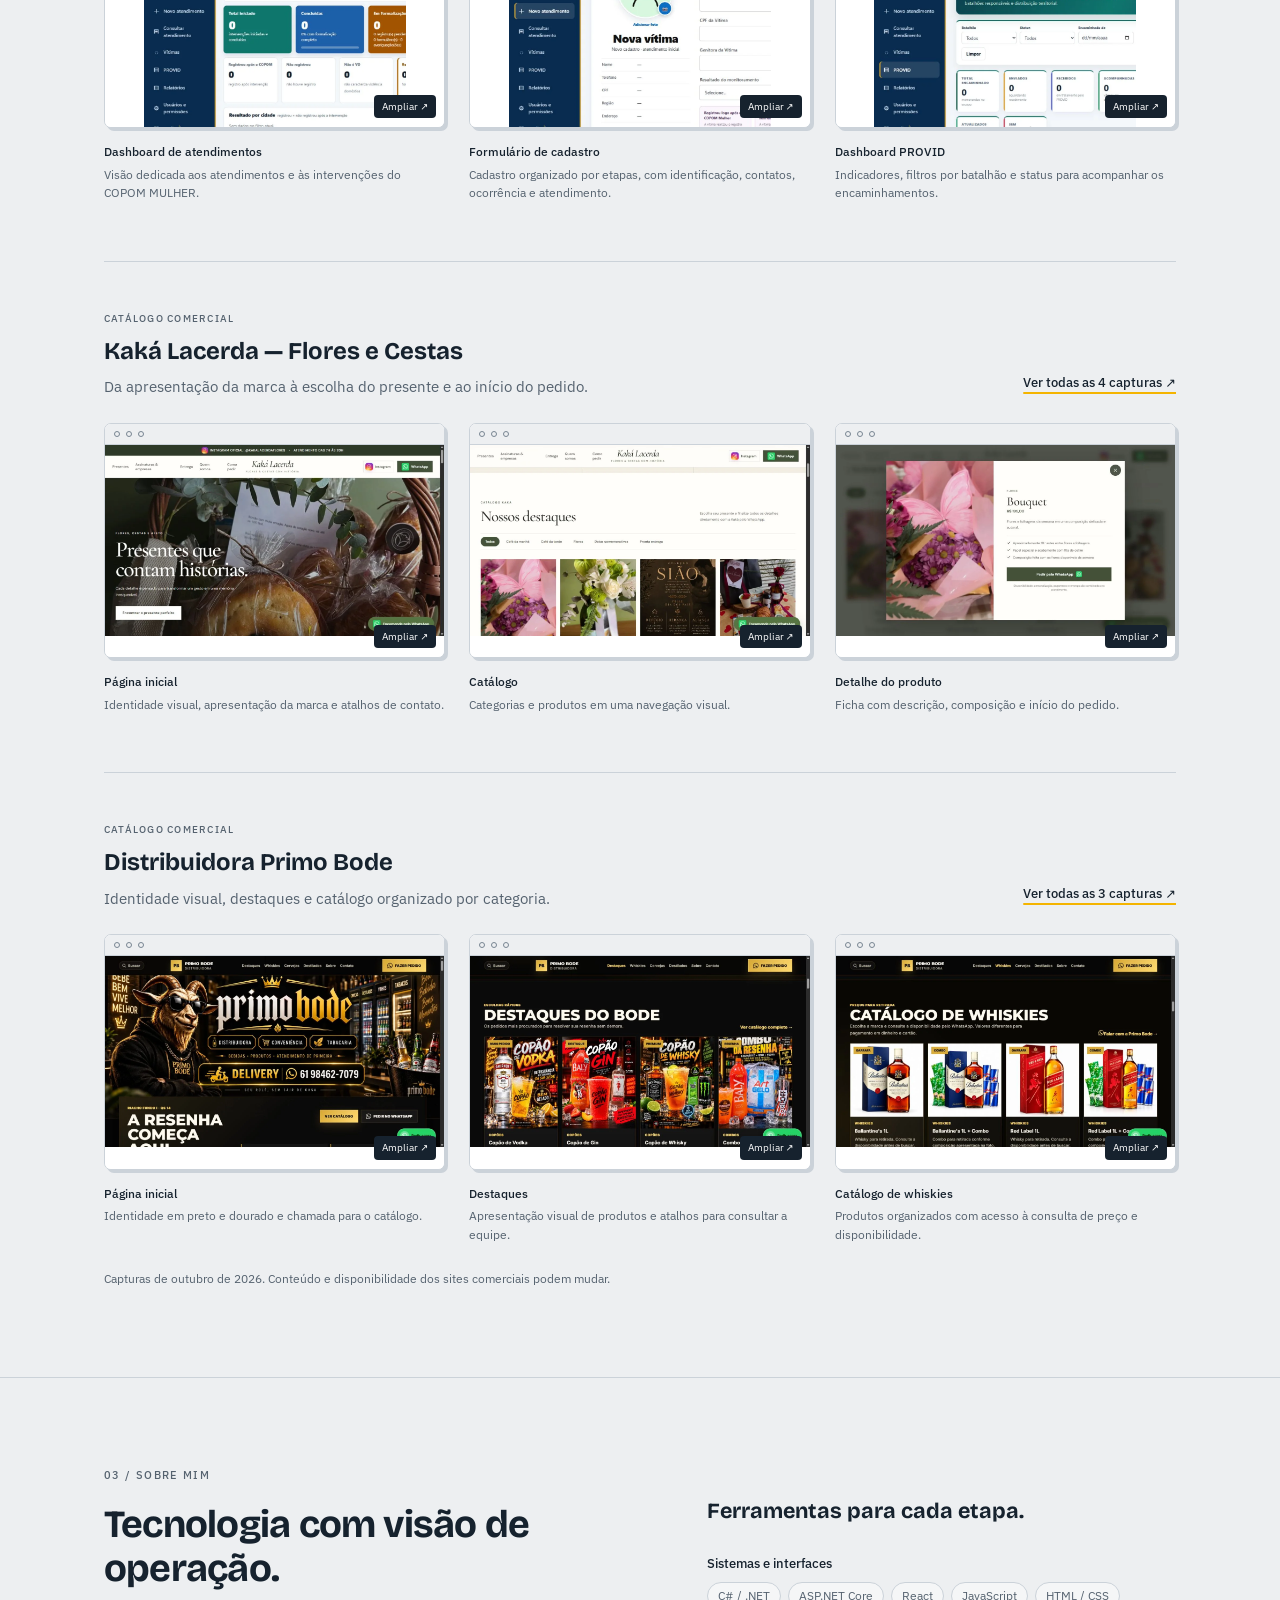
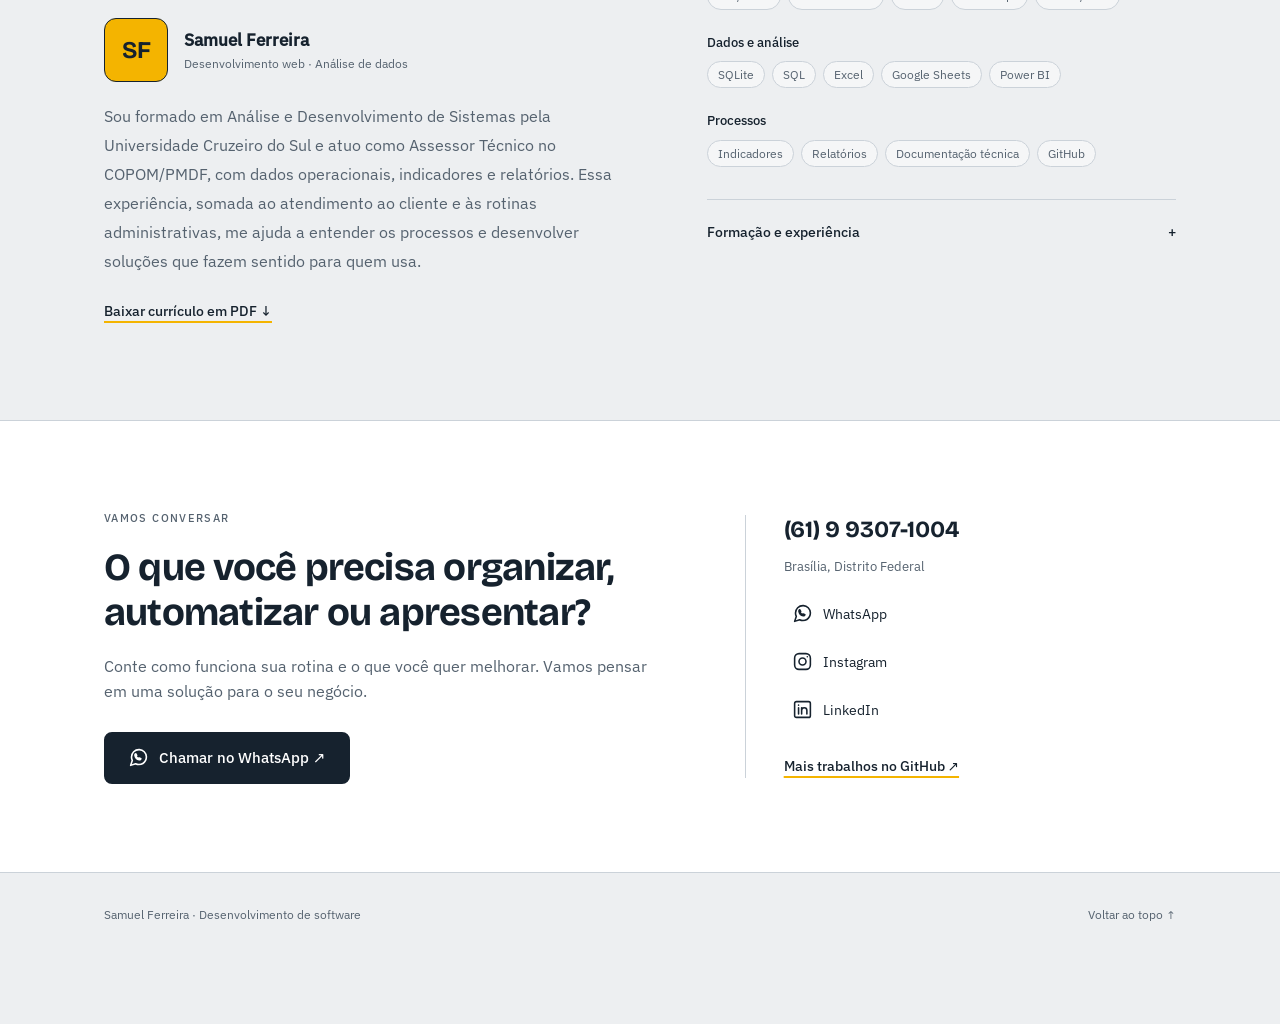
==== commit 6e6025ff: "Mantém contato flutuante pelo WhatsApp" ====
--- a/index.html
+++ b/index.html
@@ -122,13 +122,13 @@
 body{overflow-wrap:break-word}button{font:inherit;color:inherit;cursor:pointer}button,a{-webkit-tap-highlight-color:transparent}button{touch-action:manipulation}img{max-width:100%;height:auto}section{scroll-margin-top:24px}.eyebrow{display:block;font-size:.71rem;letter-spacing:.12em;font-weight:500;color:var(--suave);margin-bottom:18px}.brand-dot{color:#9b6f00}.skip-link{position:absolute;top:8px;left:12px;padding:10px 18px;background:var(--tinta);color:white;z-index:20;transform:translateY(-150%)}.skip-link:focus{transform:none}header .wrap{gap:24px}.socials{display:flex;align-items:center;gap:6px}.social-link{display:inline-flex;align-items:center;justify-content:center;min-width:44px;min-height:44px;text-decoration:none;border-radius:8px;gap:10px}.social-link svg{width:21px;height:21px;flex-shrink:0}.social-link:hover{background:#e1e5e9;color:#224ba9}.btn{display:inline-flex;align-items:center;justify-content:center;gap:10px;min-height:48px;font-size:.94rem;transition:background .18s ease,color .18s ease,border-color .18s ease}.btn svg{width:21px;height:21px;flex-shrink:0}.hero{padding-top:60px;padding-bottom:90px;gap:48px}.hero h1{font-size:clamp(2.45rem,4.7vw,3.65rem);max-width:14ch}.hero p{font-size:1.0625rem}.hero-project{min-width:0}.hero-project .janela{transform:rotate(1deg)}.hero-project img{display:block;aspect-ratio:1.6;object-fit:contain;background:white}.barra span{margin-left:8px;font-size:.52rem;letter-spacing:.05em;color:var(--suave);align-self:center}.hero-project figcaption{font-size:.7rem;color:var(--suave);margin-top:25px;display:flex;align-items:center;gap:7px;flex-wrap:wrap}.hero-project figcaption a{margin-left:auto;text-underline-offset:4px}.status-dot{width:6px;height:6px;background:var(--tinta);border-radius:50%;flex-shrink:0}.janela{box-shadow:7px 7px 0 var(--ipe)}section{padding:88px 0}section h2{max-width:24ch}.filter-bar{display:flex;align-items:center;justify-content:space-between;gap:16px;margin-top:32px}.filters{display:flex;gap:8px;flex-wrap:wrap}.filter{background:transparent;border:1px solid var(--linha);border-radius:99px;padding:9px 17px;font-size:.85rem;min-height:42px}.filter[aria-pressed=true]{background:var(--tinta);border-color:var(--tinta);color:white}.filter:hover{border-color:var(--tinta)}#project-count{font-size:.8rem;color:var(--suave);white-space:nowrap}.grade{margin-top:25px;gap:28px}.card{transition:box-shadow .18s ease,transform .18s ease}.card:hover{box-shadow:0 7px 18px #16222e0c;transform:translateY(-2px)}.card[hidden]{display:none}.card .imagem{aspect-ratio:16/10;display:block;padding:22px;background:#e5e8ec;overflow:hidden}.card .imagem>a{display:block;height:100%;text-decoration:none}.card .imagem .janela{height:100%;width:100%;border-radius:7px;box-shadow:4px 4px 0 #cbd2d9;display:flex;flex-direction:column}.card .imagem img{height:calc(100% - 32px);width:100%;object-fit:contain;object-position:top;background:white;flex:1;min-height:0}.card .imagem .barra{padding:8px 10px;flex-shrink:0}.card .imagem .barra i{height:7px;width:7px;border-width:1px}.card .corpo{padding:26px;gap:12px}.card-meta{display:flex;align-items:center;justify-content:space-between;gap:12px}.card .tipo,.card .privado{font-size:.7rem}.card .privado{border:1px solid var(--linha);border-radius:4px;padding:3px 7px}.card h3{font-size:1.4rem;max-width:27ch;min-height:2.4em}.card p{font-size:.95rem;line-height:1.65;color:var(--suave)}.card .resultado{color:var(--tinta);font-size:.86rem;padding-top:5px}.resultado>span{color:#906800}.card .tags{margin-top:auto;padding-top:10px}.tags{align-items:start}.tags span{background:#f5f6f7;line-height:1.6;font-size:.76rem}.links{border-top:1px solid var(--linha);padding-top:17px;justify-content:space-between;gap:10px;flex-wrap:wrap;font-size:.85rem}.text-link{border:0;background:none;padding:0;text-align:left;font-weight:500;text-decoration:underline;text-underline-offset:5px;text-decoration-color:var(--ipe);text-decoration-thickness:2px;display:inline-block}.links .text-link,.links a{min-height:30px;display:flex;align-items:center}.text-link:hover{color:#224ba9}.caption{font-size:.76rem;color:var(--suave);line-height:1.65;margin-top:24px;max-width:100ch}.concept{padding:22px;background:var(--papel);height:100%;display:flex;flex-direction:column;gap:12px}.concept>span{font-size:.54rem;letter-spacing:.09em;color:var(--suave)}.concept strong{font:700 clamp(1.15rem,2.5vw,2rem)/1.15 var(--display);letter-spacing:-.02em}.concept>div{display:flex;flex-wrap:wrap;gap:6px;margin-top:auto}.concept>div span{background:var(--concreto);border-radius:4px;padding:6px 8px;font-size:.58rem}.concept small{font-size:.55rem;color:var(--suave)}.showcase{margin-top:58px;scroll-margin-top:28px}.showcase+.showcase{border-top:1px solid var(--linha);padding-top:48px}.showcase-heading{display:flex;align-items:end;gap:25px;justify-content:space-between;margin-bottom:24px}.showcase-heading>div{max-width:66ch}.showcase h3{font:700 1.5rem/1.2 var(--display);margin-bottom:10px}.showcase p{font-size:.92rem;color:var(--suave)}.showcase .eyebrow{font-size:.65rem;margin-bottom:10px}.showcase-heading>.text-link{font-size:.8rem;white-space:nowrap;min-height:32px;flex-shrink:0}.screen-grid{display:grid;grid-template-columns:repeat(3,minmax(0,1fr));gap:24px}.screen-trigger{border:0;background:none;display:block;width:100%;padding:0;text-align:left;position:relative}.screen-trigger .janela{border-color:var(--linha);border-width:1px;box-shadow:3px 3px 0 #cbd2d9;border-radius:7px;transition:box-shadow .18s ease}.screen-trigger:hover .janela{box-shadow:5px 5px 0 var(--ipe)}.screen-trigger .barra{padding:7px 9px;border-bottom:1px solid var(--linha)}.screen-trigger .barra i{width:6px;height:6px;border:1px solid #788592}.screen-trigger img{display:block;aspect-ratio:16/10;width:100%;object-fit:contain;object-position:top;background:white}.zoom{position:absolute;bottom:10px;right:9px;background:var(--tinta);color:white;padding:4px 8px;font-size:.6rem;border-radius:4px}.screen-grid figcaption{margin-top:14px;font-size:.77rem}.screen-grid figcaption b{display:block;font-weight:500}.screen-grid figcaption span{display:block;color:var(--suave);font-size:.73rem;margin-top:4px}.about{display:grid;grid-template-columns:1.1fr 1fr;gap:88px}.profile{display:flex;align-items:center;gap:16px;margin:28px 0 20px}.monogram{width:64px;height:64px;display:grid;place-items:center;background:var(--ipe);border:1.5px solid var(--tinta);border-radius:12px;font:700 1.5rem var(--display);flex-shrink:0}.profile b{font-size:1.05rem}.profile div>span{display:block;color:var(--suave);font-size:.77rem}.about-copy>p{font-size:.98rem;line-height:1.85;color:var(--suave)}.cv-link{margin-top:24px;font-size:.88rem;min-height:32px}.expertise{padding-top:32px}.expertise h3{font:700 1.35rem var(--display);margin-bottom:30px}.stack-group{margin:0 0 23px}.stack-group h4{font-size:.8rem;font-weight:500;margin-bottom:8px}.stack-group .tags{margin-top:0;padding:0;gap:7px}.career{border-top:1px solid var(--linha);margin-top:32px;padding-top:16px}.career summary{font-weight:500;font-size:.88rem;cursor:pointer;list-style:none;display:flex;justify-content:space-between;min-height:32px;align-items:center}.career summary::-webkit-details-marker{display:none}.career[open] summary>span{transform:rotate(45deg)}.career>div{padding-top:24px}.career h4{font-size:.85rem;margin-bottom:12px}.career p,.career ul{font-size:.8rem;color:var(--suave);line-height:1.8;margin-bottom:22px}.career b{color:var(--tinta);font-weight:500}.career ul{padding-left:18px}.contato{background:var(--papel)}.contact-grid{display:grid;grid-template-columns:1.3fr 1fr;gap:80px;align-items:center}.contact-grid h2{max-width:23ch}.contact-grid p{margin-top:20px;font-size:.98rem;color:var(--suave)}.contact-details{padding-left:38px;border-left:1px solid var(--linha);display:flex;flex-direction:column;align-items:start;gap:14px}.phone{font:700 1.45rem var(--display);text-decoration:none}.contact-details>span{color:var(--suave);font-size:.8rem}.labeled{flex-direction:column;align-items:start;gap:4px}.labeled .social-link{font-size:.9rem;justify-content:start;padding:0 8px}.contact-details>.text-link{font-size:.85rem;margin-top:10px}.footer-content{display:flex;justify-content:space-between;gap:16px;font-size:.75rem}footer a{text-decoration:none}dialog{border:1.5px solid var(--tinta);border-radius:12px;max-width:690px;width:calc(100% - 32px);max-height:90dvh;padding:30px;margin:auto;background:var(--papel);color:var(--tinta);overflow-y:auto}dialog::backdrop{background:#16222eb8;backdrop-filter:blur(4px)}.dialog-top{display:flex;align-items:center;justify-content:space-between;gap:20px;margin-bottom:18px}.dialog-top .eyebrow{margin-bottom:0}.close{border:1px solid var(--linha);border-radius:7px;background:var(--papel);min-width:44px;min-height:44px;font-size:1.5rem;line-height:1;flex-shrink:0}dialog h2{font:700 1.7rem/1.2 var(--display);margin-bottom:18px}dialog p{font-size:.94rem;color:var(--suave);line-height:1.75}dialog h3{font:700 1.1rem var(--display);margin:24px 0 12px}dialog ul{padding-left:20px;font-size:.9rem;color:var(--suave);line-height:1.75}dialog li+li{margin-top:7px}dialog .tags{margin-top:22px}dialog .caption{font-size:.76rem}dialog .acoes{align-items:center}#dialog-contact{font-size:.85rem}[hidden]{display:none!important}#screen-dialog{max-width:1160px;padding:20px}#screen-dialog h2{font:500 .9rem var(--texto);margin:0}#screen-full{display:block;width:100%;max-height:65dvh;object-fit:contain;background:var(--concreto);border:1px solid var(--linha)}.screen-pagination{display:flex;align-items:center;justify-content:space-between;gap:14px;margin-top:18px;font-size:.8rem}.screen-pagination button{min-height:44px}#screen-position{color:var(--suave);font-variant-numeric:tabular-nums}#screen-description{margin-top:9px}html:has(dialog[open]){overflow:hidden}
 @media(min-width:861px){header nav{margin-left:auto}.hero{min-height:610px}}
 @media(max-width:1000px){.hero{gap:30px}.hero h1{font-size:3rem}.hero .acoes{gap:10px}.hero .btn{padding:11px 15px}.about{gap:40px}.contact-grid{gap:35px}.contact-details{padding-left:28px}.screen-grid{gap:18px}}
-@media(max-width:860px){.hero{padding-top:40px;padding-bottom:64px;gap:40px;grid-template-columns:1fr 1fr}.hero h1{font-size:2.65rem}.hero p{font-size:.95rem}.hero .acoes{flex-direction:column;align-items:start;margin-top:24px}.grade{grid-template-columns:repeat(2,minmax(0,1fr));gap:20px}.card .corpo{padding:20px}.card h3{font-size:1.22rem}.card-meta{align-items:start;gap:6px;flex-direction:column}.card .imagem{padding:15px}.concept{padding:13px;gap:8px}.concept>div span{padding:4px 5px}.screen-grid{gap:16px}.showcase-heading{align-items:start;flex-direction:column;gap:14px}.about{gap:30px}.contact-grid{grid-template-columns:1.25fr 1fr}header .wrap{gap:18px}header nav{gap:15px;font-size:.85rem}.socials{gap:0}}
+@media(max-width:860px){.hero{padding-top:40px;padding-bottom:64px;gap:40px;grid-template-columns:1fr}.hero h1{font-size:3rem;max-width:17ch}.hero p{font-size:.95rem}.hero .acoes{flex-direction:row;align-items:start;margin-top:24px}.grade{grid-template-columns:repeat(2,minmax(0,1fr));gap:20px}.card .corpo{padding:20px}.card h3{font-size:1.22rem}.card-meta{align-items:start;gap:6px;flex-direction:column}.card .imagem{padding:15px}.concept{padding:13px;gap:8px}.concept>div span{padding:4px 5px}.screen-grid{gap:16px}.showcase-heading{align-items:start;flex-direction:column;gap:14px}.about{gap:30px}.contact-grid{grid-template-columns:1.25fr 1fr}header .wrap{gap:18px}header nav{gap:15px;font-size:.85rem}.socials{gap:0}}
 @media(max-width:640px){body{font-size:1rem}.wrap{padding-left:22px;padding-right:22px}header .wrap{gap:10px;flex-wrap:wrap;padding-top:18px;padding-bottom:18px}.marca{font-size:1.05rem;white-space:nowrap}header nav{width:100%;order:3;justify-content:start;gap:25px;border-top:1px solid var(--linha);padding-top:14px;margin-top:7px}.socials{margin-left:auto}.social-link{min-width:39px;min-height:42px}.social-link svg{width:19px;height:19px}.hero{grid-template-columns:1fr;gap:36px;padding:30px 22px 62px}.hero h1{font-size:clamp(2.45rem,9.4vw,3.35rem);max-width:15ch}.hero .eyebrow{font-size:.65rem}.hero p{font-size:1rem;margin-top:20px}.hero .acoes{flex-direction:row;gap:10px;margin-top:26px}.hero .btn{font-size:.83rem;padding:11px 16px}.hero-project .janela{transform:none;box-shadow:5px 5px 0 var(--ipe)}.hero-project figcaption{font-size:.64rem;margin-top:18px}.barra span{font-size:.48rem}section{padding:58px 0}section h2{font-size:1.95rem;max-width:23ch}section>.wrap>p.intro{font-size:.92rem}.filter-bar{margin-top:25px;gap:8px;align-items:start;flex-wrap:wrap}.filters{gap:6px}.filter{padding:8px 13px;font-size:.76rem}#project-count{font-size:.7rem;padding-top:5px;margin-left:auto}.grade{grid-template-columns:1fr;margin-top:20px;gap:25px}.card .imagem{padding:20px}.card .corpo{padding:23px;gap:12px}.card h3{font-size:1.35rem;min-height:0}.card-meta{flex-direction:row;align-items:center}.card p{font-size:.93rem}.links{font-size:.8rem;gap:12px}.concept{padding:20px;gap:14px}.concept strong{font-size:1.8rem}.concept>div span{padding:6px 9px;font-size:.62rem}.concept small{font-size:.61rem}.screen-grid{grid-template-columns:1fr;gap:26px}.showcase{margin-top:38px}.showcase+.showcase{padding-top:35px}.showcase h3{font-size:1.35rem}.showcase p{font-size:.9rem}.screen-grid figcaption span{max-width:55ch}.screen-trigger img{aspect-ratio:16/10}.about{grid-template-columns:1fr;gap:18px}.profile{margin-top:24px}.expertise{padding-top:12px}.expertise h3{margin-bottom:22px}.career{margin-top:26px}.contact-grid{grid-template-columns:1fr;gap:35px}.contact-details{border-left:0;border-top:1px solid var(--linha);padding:27px 0 0;gap:10px}.labeled{margin-left:0;flex-direction:row;flex-wrap:wrap;gap:6px 12px}.labeled .social-link{font-size:.82rem;padding:0 3px}.phone{font-size:1.35rem}.contact-details>.text-link{margin-top:8px}.footer-content{flex-direction:column;gap:12px}footer{padding:27px 0 32px}dialog{padding:22px}dialog h2{font-size:1.5rem}dialog .acoes{flex-direction:column;align-items:start;gap:20px}#screen-dialog{padding:13px}#screen-dialog h2{font-size:.8rem}.screen-pagination{font-size:.74rem;gap:6px}.caption{font-size:.72rem}.btn{white-space:normal}.labeled .social-link{min-width:0}}
 .card .imagem>a{width:100%;min-width:0}.card .imagem .janela{min-width:0}
 @media(max-width:360px){header .wrap{gap:8px}.marca{font-size:.94rem}header .social-link{min-width:33px}}
 @media(prefers-reduced-motion:reduce){html{scroll-behavior:auto}*,*:before,*:after{transition:none!important;animation:none!important}}
 @media print{header,.filter-bar,.acoes,.links,dialog,.cv-link,footer a,.screen-trigger .zoom{display:none!important}body{background:#fff;font-size:10pt}.hero{padding-top:20px;padding-bottom:25px;min-height:auto}.hero h1{font-size:30pt}.hero p{font-size:10pt}.hero-project .janela{transform:none;box-shadow:none}section{padding:25px 0}.wrap{max-width:none}.eyebrow{font-size:8pt}.grade{gap:18px;grid-template-columns:1fr 1fr}.card{break-inside:avoid}.card .imagem{aspect-ratio:16/9}.card .corpo{padding:15px}.card h3{font-size:14pt;min-height:0}.card p{font-size:9pt}.card:hover{transform:none}.showcase{break-inside:avoid}.screen-grid{grid-template-columns:repeat(3,1fr)}.about{grid-template-columns:1fr 1fr;gap:25px}.about-copy>p{font-size:10pt}.contact-grid{grid-template-columns:1.2fr 1fr;gap:25px}.phone{font-size:14pt}.contact-details{padding-left:15px}.labeled .social-link{font-size:9pt}.labeled{flex-direction:column}footer{padding:18px 0}.janela{box-shadow:none}.tags span{font-size:8pt}h2{font-size:22pt!important}.concept strong{font-size:18pt}.caption{font-size:8pt}}
 
-</style>
+.floating-whatsapp{position:fixed;right:22px;bottom:max(22px,env(safe-area-inset-bottom));z-index:40;display:inline-flex;align-items:center;justify-content:center;gap:10px;min-height:56px;padding:13px 20px;border-radius:99px;background:#1c7042;color:#fff;text-decoration:none;font-size:.9rem;font-weight:500;border:1px solid #ffffff70;box-shadow:0 5px 20px #16222e26;transition:background .18s ease,transform .18s ease}.floating-whatsapp svg{width:26px;height:26px;flex-shrink:0}.floating-whatsapp:hover{background:#155632;transform:translateY(-2px)}footer{padding-bottom:100px}@media(max-width:640px){.floating-whatsapp{right:16px;bottom:max(18px,env(safe-area-inset-bottom));width:56px;height:56px;padding:13px}.floating-whatsapp>span{display:none}}@media print{.floating-whatsapp{display:none!important}footer{padding-bottom:18px}}</style>
 </head>
-<body><a class="skip-link" href="#conteudo">Pular para o conteúdo</a><header><div class="wrap"><a class="marca" href="#inicio">Samuel Ferreira<span class="brand-dot" aria-hidden="true">.</span></a><nav aria-label="Principal"><a href="#projetos">Projetos</a><a href="#sobre">Sobre</a><a href="#contato">Contato</a></nav><div class="socials" aria-label="Redes e contato"><a class="social-link" href="https://wa.me/5561993071004?text=Ol%C3%A1%2C%20Samuel!%20Conheci%20seu%20portf%C3%B3lio%20e%20gostaria%20de%20conversar%20sobre%20um%20projeto." target="_blank" rel="noopener noreferrer" aria-label="WhatsApp de Samuel Ferreira"><svg viewBox="0 0 24 24" fill="none" stroke="currentColor" stroke-width="1.8" stroke-linecap="round" stroke-linejoin="round" aria-hidden="true"><path d="M21 11.5a8.4 8.4 0 0 1-.9 3.8 8.5 8.5 0 0 1-7.6 4.7 8.4 8.4 0 0 1-3.8-.9L3 21l1.9-5.7a8.4 8.4 0 0 1-.9-3.8A8.5 8.5 0 0 1 12.5 3h.5a8.5 8.5 0 0 1 8 8v.5Z"/><path d="M9 7.8c-.8 0-1.2 1-1 1.9.5 2.4 2.4 4.3 4.8 4.8.9.2 1.9-.2 1.9-1l-2-1-1 .7c-1.1-.5-2-1.4-2.5-2.5l.7-1-1-1.9Z"/></svg></a><a class="social-link" href="https://www.instagram.com/samferreiras2/" target="_blank" rel="noopener noreferrer" aria-label="Instagram de Samuel Ferreira"><svg viewBox="0 0 24 24" fill="none" stroke="currentColor" stroke-width="1.8" stroke-linecap="round" stroke-linejoin="round" aria-hidden="true"><rect x="3" y="3" width="18" height="18" rx="5"/><circle cx="12" cy="12" r="4"/><path d="M17.5 6.5h.01"/></svg></a><a class="social-link" href="https://www.linkedin.com/in/samuel-silas-dos-santos-ferreira-928618174/" target="_blank" rel="noopener noreferrer" aria-label="LinkedIn de Samuel Ferreira"><svg viewBox="0 0 24 24" fill="none" stroke="currentColor" stroke-width="1.8" stroke-linecap="round" stroke-linejoin="round" aria-hidden="true"><rect x="3" y="3" width="18" height="18" rx="2"/><path d="M7.5 10v7M7.5 7h.01M11 17v-7m0 3c0-4 6-4 6 0v4"/></svg></a></div></div></header><main id="conteudo"><div class="hero" id="inicio"><div><span class="eyebrow">DESENVOLVIMENTO WEB · BRASÍLIA</span><h1>Sistemas e sites que organizam a rotina de quem usa.</h1><p>Transformo processos em sistemas de gestão e negócios em catálogos digitais, com atenção aos dados e à experiência de uso.</p><div class="acoes"><a class="btn primario" href="#projetos">Ver projetos ↗</a><a class="btn secundario" href="https://wa.me/5561993071004?text=Ol%C3%A1%2C%20Samuel!%20Conheci%20seu%20portf%C3%B3lio%20e%20gostaria%20de%20conversar%20sobre%20um%20projeto." target="_blank" rel="noopener noreferrer">Vamos conversar</a></div></div><figure class="hero-project"><div class="janela"><div class="barra" aria-hidden="true"><i></i><i></i><i></i><span>COPOM MULHER / PAINEL OPERACIONAL</span></div><img src="copom-geral.webp" width="1280" height="800" alt="Interface real do painel operacional do COPOM MULHER, executado com banco vazio" fetchpriority="high" decoding="async"></div><figcaption><span class="status-dot" aria-hidden="true"></span> Projeto real · captura local com banco vazio <a href="#interfaces-copom" aria-label="Explorar interfaces do COPOM MULHER">Explorar ↗</a></figcaption></figure></div><section id="projetos"><div class="wrap"><span class="eyebrow">01 / PROJETOS</span><h2>Projetos que resolvem uma rotina real.</h2><p class="intro">Dois sistemas de gestão e dois catálogos comerciais. Em cada um, o problema vem primeiro e a tecnologia depois.</p><div class="filter-bar"><div class="filters" role="group" aria-label="Filtrar projetos"><button class="filter" data-filter="all" aria-pressed="true">Todos</button><button class="filter" data-filter="system" aria-pressed="false">Sistemas</button><button class="filter" data-filter="site" aria-pressed="false">Sites e catálogos</button></div><span id="project-count" aria-live="polite">4 projetos</span></div><div class="grade"><article class="card" data-category="system"><div class="imagem"><a href="#interfaces-copom" aria-label="Ver interfaces de COPOM MULHER"><div class="janela"><div class="barra" aria-hidden="true"><i></i><i></i><i></i><span></span></div><img src="copom-geral.webp" alt="COPOM MULHER — captura real da interface" width="1280" height="800" loading="lazy" decoding="async"></div></a></div><div class="corpo"><div class="card-meta"><span class="tipo">Sistema de gestão</span><span class="privado">Código privado</span></div><h3>COPOM MULHER</h3><p>Reúne fichas de vítimas, histórico de atendimentos e encaminhamentos ao PROVID, com acompanhamento por batalhão.</p><p class="resultado"><span aria-hidden="true">↳</span> Histórico e acompanhamento conectados em um único fluxo.</p><div class="tags"><span>C#</span><span>ASP.NET Core</span><span>SQLite</span></div><div class="links"><button class="text-link" data-project="copom">Conhecer projeto ↗</button><a href="https://wa.me/5561993071004?text=Ol%C3%A1%2C%20Samuel!%20Vi%20o%20projeto%20COPOM%20MULHER%20no%20seu%20portf%C3%B3lio%20e%20gostaria%20de%20uma%20solu%C3%A7%C3%A3o%20para%20meu%20neg%C3%B3cio." target="_blank" rel="noopener noreferrer">Quero algo assim ↗</a></div></div></article><article class="card" data-category="system"><div class="imagem"><div class="janela"><div class="barra" aria-hidden="true"><i></i><i></i><i></i><span></span></div><div class="concept"><span>ACOMPANHAMENTO OPERACIONAL</span><strong>Da ocorrência<br>ao relatório.</strong><div><span>01 · Monitorar</span><span>02 · Conferir</span><span>03 · Consolidar</span></div><small>Representação conceitual · sem dados reais</small></div></div></div><div class="corpo"><div class="card-meta"><span class="tipo">Sistema de gestão</span><span class="privado">Código público</span></div><h3>Monitoramento de Ocorrências</h3><p>Importa planilhas e verifica pendências de formalização antes de consolidar os relatórios.</p><p class="resultado"><span aria-hidden="true">↳</span> O fechamento considera os registros que ainda precisam ser completados.</p><div class="tags"><span>C#</span><span>ASP.NET Core</span><span>XLSX</span></div><div class="links"><button class="text-link" data-project="ocorrencias">Conhecer projeto ↗</button><a href="https://wa.me/5561993071004?text=Ol%C3%A1%2C%20Samuel!%20Vi%20o%20projeto%20Monitoramento%20de%20Ocorr%C3%AAncias%20no%20seu%20portf%C3%B3lio%20e%20gostaria%20de%20uma%20solu%C3%A7%C3%A3o%20para%20meu%20neg%C3%B3cio." target="_blank" rel="noopener noreferrer">Quero algo assim ↗</a></div></div></article><article class="card" data-category="site"><div class="imagem"><a href="#interfaces-flores" aria-label="Ver interfaces de Kaká Lacerda — Flores e Cestas"><div class="janela"><div class="barra" aria-hidden="true"><i></i><i></i><i></i><span></span></div><img src="kaka-inicio.webp" alt="Kaká Lacerda — Flores e Cestas — captura real da interface" width="1280" height="800" loading="lazy" decoding="async"></div></a></div><div class="corpo"><div class="card-meta"><span class="tipo">Catálogo comercial</span><span class="privado">Site publicado ↗</span></div><h3>Kaká Lacerda — Flores e Cestas</h3><p>O visitante escolhe o presente e inicia o atendimento no WhatsApp com o item selecionado.</p><p class="resultado"><span aria-hidden="true">↳</span> Da escolha do produto à conversa com a equipe, com contexto.</p><div class="tags"><span>React</span><span>Vite</span><span>CSS</span></div><div class="links"><button class="text-link" data-project="flores">Conhecer projeto ↗</button><a href="https://wa.me/5561993071004?text=Ol%C3%A1%2C%20Samuel!%20Vi%20o%20projeto%20Kak%C3%A1%20Lacerda%20%E2%80%94%20Flores%20e%20Cestas%20no%20seu%20portf%C3%B3lio%20e%20gostaria%20de%20uma%20solu%C3%A7%C3%A3o%20para%20meu%20neg%C3%B3cio." target="_blank" rel="noopener noreferrer">Quero algo assim ↗</a></div></div></article><article class="card" data-category="site"><div class="imagem"><a href="#interfaces-primo" aria-label="Ver interfaces de Distribuidora Primo Bode"><div class="janela"><div class="barra" aria-hidden="true"><i></i><i></i><i></i><span></span></div><img src="primo-inicio.webp" alt="Distribuidora Primo Bode — captura real da interface" width="1280" height="800" loading="lazy" decoding="async"></div></a></div><div class="corpo"><div class="card-meta"><span class="tipo">Catálogo comercial</span><span class="privado">Site publicado ↗</span></div><h3>Distribuidora Primo Bode</h3><p>Busca e filtros por categoria levam à consulta de preço e disponibilidade com a distribuidora.</p><p class="resultado"><span aria-hidden="true">↳</span> Produtos organizados para facilitar a escolha e o contato.</p><div class="tags"><span>Catálogo web</span><span>Busca e filtros</span><span>WhatsApp</span></div><div class="links"><button class="text-link" data-project="primo">Conhecer projeto ↗</button><a href="https://wa.me/5561993071004?text=Ol%C3%A1%2C%20Samuel!%20Vi%20o%20projeto%20Distribuidora%20Primo%20Bode%20no%20seu%20portf%C3%B3lio%20e%20gostaria%20de%20uma%20solu%C3%A7%C3%A3o%20para%20meu%20neg%C3%B3cio." target="_blank" rel="noopener noreferrer">Quero algo assim ↗</a></div></div></article></div><p class="caption">COPOM MULHER e Monitoramento de Ocorrências são projetos do mesmo contexto, apresentados conforme seus repositórios distintos. As capturas não incluem dados de atendimentos. A prévia de Monitoramento é conceitual.</p></div></section><section id="interfaces"><div class="wrap"><span class="eyebrow">02 / INTERFACES</span><h2>Veja o trabalho por dentro.</h2><p class="intro">Uma seleção de telas reais. Amplie para explorar os detalhes de cada projeto.</p><article class="showcase" id="interfaces-copom"><div class="showcase-heading"><div><span class="eyebrow">SISTEMA DE GESTÃO</span><h3>COPOM MULHER</h3><p>Painel, cadastro por etapas e acompanhamento PROVID. Aplicação executada localmente a partir do código, com banco vazio.</p></div><button class="text-link" data-screen="7">Ver todas as 7 capturas ↗</button></div><div class="screen-grid"><figure><button class="screen-trigger" data-screen="8" aria-label="Ampliar: COPOM MULHER · Dashboard de atendimentos"><div class="janela"><div class="barra" aria-hidden="true"><i></i><i></i><i></i><span></span></div><img src="copom-dashboard.webp" width="1280" height="800" alt="COPOM MULHER · Dashboard de atendimentos" loading="lazy" decoding="async"></div><span class="zoom" aria-hidden="true">Ampliar ↗</span></button><figcaption><b>Dashboard de atendimentos</b><span>Visão dedicada aos atendimentos e às intervenções do COPOM MULHER.</span></figcaption></figure><figure><button class="screen-trigger" data-screen="11" aria-label="Ampliar: COPOM MULHER · Formulário de cadastro"><div class="janela"><div class="barra" aria-hidden="true"><i></i><i></i><i></i><span></span></div><img src="copom-formulario.webp" width="1280" height="800" alt="COPOM MULHER · Formulário de cadastro" loading="lazy" decoding="async"></div><span class="zoom" aria-hidden="true">Ampliar ↗</span></button><figcaption><b>Formulário de cadastro</b><span>Cadastro organizado por etapas, com identificação, contatos, ocorrência e atendimento.</span></figcaption></figure><figure><button class="screen-trigger" data-screen="12" aria-label="Ampliar: COPOM MULHER · Dashboard PROVID"><div class="janela"><div class="barra" aria-hidden="true"><i></i><i></i><i></i><span></span></div><img src="copom-provid.webp" width="1280" height="800" alt="COPOM MULHER · Dashboard PROVID" loading="lazy" decoding="async"></div><span class="zoom" aria-hidden="true">Ampliar ↗</span></button><figcaption><b>Dashboard PROVID</b><span>Indicadores, filtros por batalhão e status para acompanhar os encaminhamentos.</span></figcaption></figure></div></article><article class="showcase" id="interfaces-flores"><div class="showcase-heading"><div><span class="eyebrow">CATÁLOGO COMERCIAL</span><h3>Kaká Lacerda — Flores e Cestas</h3><p>Da apresentação da marca à escolha do presente e ao início do pedido.</p></div><button class="text-link" data-screen="0">Ver todas as 4 capturas ↗</button></div><div class="screen-grid"><figure><button class="screen-trigger" data-screen="0" aria-label="Ampliar: Kaká Lacerda · Página inicial"><div class="janela"><div class="barra" aria-hidden="true"><i></i><i></i><i></i><span></span></div><img src="kaka-inicio.webp" width="1280" height="800" alt="Kaká Lacerda · Página inicial" loading="lazy" decoding="async"></div><span class="zoom" aria-hidden="true">Ampliar ↗</span></button><figcaption><b>Página inicial</b><span>Identidade visual, apresentação da marca e atalhos de contato.</span></figcaption></figure><figure><button class="screen-trigger" data-screen="1" aria-label="Ampliar: Kaká Lacerda · Catálogo"><div class="janela"><div class="barra" aria-hidden="true"><i></i><i></i><i></i><span></span></div><img src="kaka-catalogo.webp" width="1280" height="800" alt="Kaká Lacerda · Catálogo" loading="lazy" decoding="async"></div><span class="zoom" aria-hidden="true">Ampliar ↗</span></button><figcaption><b>Catálogo</b><span>Categorias e produtos em uma navegação visual.</span></figcaption></figure><figure><button class="screen-trigger" data-screen="2" aria-label="Ampliar: Kaká Lacerda · Detalhe do produto"><div class="janela"><div class="barra" aria-hidden="true"><i></i><i></i><i></i><span></span></div><img src="kaka-produto.webp" width="1280" height="800" alt="Kaká Lacerda · Detalhe do produto" loading="lazy" decoding="async"></div><span class="zoom" aria-hidden="true">Ampliar ↗</span></button><figcaption><b>Detalhe do produto</b><span>Ficha com descrição, composição e início do pedido.</span></figcaption></figure></div></article><article class="showcase" id="interfaces-primo"><div class="showcase-heading"><div><span class="eyebrow">CATÁLOGO COMERCIAL</span><h3>Distribuidora Primo Bode</h3><p>Identidade visual, destaques e catálogo organizado por categoria.</p></div><button class="text-link" data-screen="4">Ver todas as 3 capturas ↗</button></div><div class="screen-grid"><figure><button class="screen-trigger" data-screen="4" aria-label="Ampliar: Primo Bode · Página inicial"><div class="janela"><div class="barra" aria-hidden="true"><i></i><i></i><i></i><span></span></div><img src="primo-inicio.webp" width="1280" height="800" alt="Primo Bode · Página inicial" loading="lazy" decoding="async"></div><span class="zoom" aria-hidden="true">Ampliar ↗</span></button><figcaption><b>Página inicial</b><span>Identidade em preto e dourado e chamada para o catálogo.</span></figcaption></figure><figure><button class="screen-trigger" data-screen="5" aria-label="Ampliar: Primo Bode · Destaques"><div class="janela"><div class="barra" aria-hidden="true"><i></i><i></i><i></i><span></span></div><img src="primo-ofertas.webp" width="1280" height="800" alt="Primo Bode · Destaques" loading="lazy" decoding="async"></div><span class="zoom" aria-hidden="true">Ampliar ↗</span></button><figcaption><b>Destaques</b><span>Apresentação visual de produtos e atalhos para consultar a equipe.</span></figcaption></figure><figure><button class="screen-trigger" data-screen="6" aria-label="Ampliar: Primo Bode · Catálogo de whiskies"><div class="janela"><div class="barra" aria-hidden="true"><i></i><i></i><i></i><span></span></div><img src="primo-catalogo.webp" width="1280" height="800" alt="Primo Bode · Catálogo de whiskies" loading="lazy" decoding="async"></div><span class="zoom" aria-hidden="true">Ampliar ↗</span></button><figcaption><b>Catálogo de whiskies</b><span>Produtos organizados com acesso à consulta de preço e disponibilidade.</span></figcaption></figure></div></article><p class="caption">Capturas de outubro de 2026. Conteúdo e disponibilidade dos sites comerciais podem mudar.</p></div></section><section id="sobre"><div class="wrap about"><div class="about-copy"><span class="eyebrow">03 / SOBRE MIM</span><h2>Tecnologia com visão de operação.</h2><div class="profile"><span class="monogram" aria-hidden="true">SF</span><div><b>Samuel Ferreira</b><span>Desenvolvimento web · Análise de dados</span></div></div><p>Sou formado em Análise e Desenvolvimento de Sistemas pela Universidade Cruzeiro do Sul e atuo como Assessor Técnico no COPOM/PMDF, com dados operacionais, indicadores e relatórios. Essa experiência, somada ao atendimento ao cliente e às rotinas administrativas, me ajuda a entender os processos e desenvolver soluções que fazem sentido para quem usa.</p><a class="text-link cv-link" href="curriculo-samuel-ferreira.pdf" download>Baixar currículo em PDF ↓</a></div><div class="expertise"><h3>Ferramentas para cada etapa.</h3><div class="stack-group"><h4>Sistemas e interfaces</h4><div class="tags"><span>C# / .NET</span><span>ASP.NET Core</span><span>React</span><span>JavaScript</span><span>HTML / CSS</span></div></div><div class="stack-group"><h4>Dados e análise</h4><div class="tags"><span>SQLite</span><span>SQL</span><span>Excel</span><span>Google Sheets</span><span>Power BI</span></div></div><div class="stack-group"><h4>Processos</h4><div class="tags"><span>Indicadores</span><span>Relatórios</span><span>Documentação técnica</span><span>GitHub</span></div></div><details class="career"><summary>Formação e experiência <span aria-hidden="true">+</span></summary><div><h4>Experiência profissional</h4><p><b>2024 — atual · Assessor Técnico</b><br>COPOM / Polícia Militar do Distrito Federal. Análise de dados operacionais, indicadores, planilhas, relatórios e apoio à organização de processos.</p><p><b>2022 — 2023 · Telemarketing ativo (estágio)</b><br>Claro. Atendimento, suporte técnico e administrativo, negociação e pesquisas de satisfação.</p><p><b>2014 — 2016 · Auxiliar administrativo (estágio)</b><br>Jovem Candango. Organização de arquivos e controle documental.</p><h4>Formação acadêmica</h4><p><b>Análise e Desenvolvimento de Sistemas</b><br>Universidade Cruzeiro do Sul · 2022 — 2024 · Concluído.</p><h4>Cursos complementares</h4><ul><li>Excel 2016 — Intermediário · Fundação Bradesco · 2025</li><li>Modelando Dados no Power BI · Fundação Bradesco · 2024</li><li>Implementando Banco de Dados · Fundação Bradesco · 2024</li></ul></div></details></div></div></section><section id="contato" class="contato"><div class="wrap contact-grid"><div><span class="eyebrow">VAMOS CONVERSAR</span><h2>O que você precisa organizar, automatizar ou apresentar?</h2><p class="intro">Conte como funciona sua rotina e o que você quer melhorar. Vamos pensar em uma solução para o seu negócio.</p><div class="acoes"><a class="btn primario" href="https://wa.me/5561993071004?text=Ol%C3%A1%2C%20Samuel!%20Conheci%20seu%20portf%C3%B3lio%20e%20gostaria%20de%20conversar%20sobre%20um%20projeto." target="_blank" rel="noopener noreferrer"><svg viewBox="0 0 24 24" fill="none" stroke="currentColor" stroke-width="1.8" stroke-linecap="round" stroke-linejoin="round" aria-hidden="true"><path d="M21 11.5a8.4 8.4 0 0 1-.9 3.8 8.5 8.5 0 0 1-7.6 4.7 8.4 8.4 0 0 1-3.8-.9L3 21l1.9-5.7a8.4 8.4 0 0 1-.9-3.8A8.5 8.5 0 0 1 12.5 3h.5a8.5 8.5 0 0 1 8 8v.5Z"/><path d="M9 7.8c-.8 0-1.2 1-1 1.9.5 2.4 2.4 4.3 4.8 4.8.9.2 1.9-.2 1.9-1l-2-1-1 .7c-1.1-.5-2-1.4-2.5-2.5l.7-1-1-1.9Z"/></svg> Chamar no WhatsApp ↗</a></div></div><div class="contact-details"><a class="phone" href="tel:+5561993071004">(61) 9 9307-1004</a><span>Brasília, Distrito Federal</span><div class="socials labeled"><a class="social-link" href="https://wa.me/5561993071004?text=Ol%C3%A1%2C%20Samuel!%20Conheci%20seu%20portf%C3%B3lio%20e%20gostaria%20de%20conversar%20sobre%20um%20projeto." target="_blank" rel="noopener noreferrer" aria-label="WhatsApp de Samuel Ferreira"><svg viewBox="0 0 24 24" fill="none" stroke="currentColor" stroke-width="1.8" stroke-linecap="round" stroke-linejoin="round" aria-hidden="true"><path d="M21 11.5a8.4 8.4 0 0 1-.9 3.8 8.5 8.5 0 0 1-7.6 4.7 8.4 8.4 0 0 1-3.8-.9L3 21l1.9-5.7a8.4 8.4 0 0 1-.9-3.8A8.5 8.5 0 0 1 12.5 3h.5a8.5 8.5 0 0 1 8 8v.5Z"/><path d="M9 7.8c-.8 0-1.2 1-1 1.9.5 2.4 2.4 4.3 4.8 4.8.9.2 1.9-.2 1.9-1l-2-1-1 .7c-1.1-.5-2-1.4-2.5-2.5l.7-1-1-1.9Z"/></svg><span>WhatsApp</span></a><a class="social-link" href="https://www.instagram.com/samferreiras2/" target="_blank" rel="noopener noreferrer" aria-label="Instagram de Samuel Ferreira"><svg viewBox="0 0 24 24" fill="none" stroke="currentColor" stroke-width="1.8" stroke-linecap="round" stroke-linejoin="round" aria-hidden="true"><rect x="3" y="3" width="18" height="18" rx="5"/><circle cx="12" cy="12" r="4"/><path d="M17.5 6.5h.01"/></svg><span>Instagram</span></a><a class="social-link" href="https://www.linkedin.com/in/samuel-silas-dos-santos-ferreira-928618174/" target="_blank" rel="noopener noreferrer" aria-label="LinkedIn de Samuel Ferreira"><svg viewBox="0 0 24 24" fill="none" stroke="currentColor" stroke-width="1.8" stroke-linecap="round" stroke-linejoin="round" aria-hidden="true"><rect x="3" y="3" width="18" height="18" rx="2"/><path d="M7.5 10v7M7.5 7h.01M11 17v-7m0 3c0-4 6-4 6 0v4"/></svg><span>LinkedIn</span></a></div><a class="text-link" href="https://github.com/SamFerreira97" target="_blank" rel="noopener noreferrer">Mais trabalhos no GitHub ↗</a></div></div></section></main><footer><div class="wrap footer-content"><span>Samuel Ferreira · Desenvolvimento de software</span><a href="#inicio">Voltar ao topo ↑</a></div></footer><dialog id="project-dialog" aria-labelledby="dialog-title"><div class="dialog-top"><span class="eyebrow" id="dialog-category"></span><button class="close" aria-label="Fechar detalhes" data-close="project-dialog">×</button></div><h2 id="dialog-title"></h2><p id="dialog-description"></p><h3>Recursos do projeto</h3><ul id="dialog-features"></ul><div class="tags" id="dialog-tags"></div><p class="caption" id="dialog-note"></p><div class="acoes"><a class="btn primario" id="dialog-action" target="_blank" rel="noopener noreferrer"></a><a class="text-link" id="dialog-contact" target="_blank" rel="noopener noreferrer">Conversar sobre uma solução ↗</a></div></dialog><dialog id="screen-dialog" aria-labelledby="screen-title"><div class="dialog-top"><h2 id="screen-title"></h2><button class="close" aria-label="Fechar imagem ampliada" data-close="screen-dialog">×</button></div><img id="screen-full" alt=""><div class="screen-pagination"><button id="screen-prev" class="text-link" aria-label="Imagem anterior">← Anterior</button><span id="screen-position" aria-live="polite"></span><button id="screen-next" class="text-link" aria-label="Próxima imagem">Próxima →</button></div><p id="screen-description" class="caption"></p></dialog><script src="portfolio.js" defer></script></body></html>+<body><a class="skip-link" href="#conteudo">Pular para o conteúdo</a><header><div class="wrap"><a class="marca" href="#inicio">Samuel Ferreira<span class="brand-dot" aria-hidden="true">.</span></a><nav aria-label="Principal"><a href="#projetos">Projetos</a><a href="#sobre">Sobre</a><a href="#contato">Contato</a></nav><div class="socials" aria-label="Redes e contato"><a class="social-link" href="https://wa.me/5561993071004?text=Ol%C3%A1%2C%20Samuel!%20Conheci%20seu%20portf%C3%B3lio%20e%20gostaria%20de%20conversar%20sobre%20um%20projeto." target="_blank" rel="noopener noreferrer" aria-label="WhatsApp de Samuel Ferreira"><svg viewBox="0 0 24 24" fill="none" stroke="currentColor" stroke-width="1.8" stroke-linecap="round" stroke-linejoin="round" aria-hidden="true"><path d="M21 11.5a8.4 8.4 0 0 1-.9 3.8 8.5 8.5 0 0 1-7.6 4.7 8.4 8.4 0 0 1-3.8-.9L3 21l1.9-5.7a8.4 8.4 0 0 1-.9-3.8A8.5 8.5 0 0 1 12.5 3h.5a8.5 8.5 0 0 1 8 8v.5Z"/><path d="M9 7.8c-.8 0-1.2 1-1 1.9.5 2.4 2.4 4.3 4.8 4.8.9.2 1.9-.2 1.9-1l-2-1-1 .7c-1.1-.5-2-1.4-2.5-2.5l.7-1-1-1.9Z"/></svg></a><a class="social-link" href="https://www.instagram.com/samferreiras2/" target="_blank" rel="noopener noreferrer" aria-label="Instagram de Samuel Ferreira"><svg viewBox="0 0 24 24" fill="none" stroke="currentColor" stroke-width="1.8" stroke-linecap="round" stroke-linejoin="round" aria-hidden="true"><rect x="3" y="3" width="18" height="18" rx="5"/><circle cx="12" cy="12" r="4"/><path d="M17.5 6.5h.01"/></svg></a><a class="social-link" href="https://www.linkedin.com/in/samuel-silas-dos-santos-ferreira-928618174/" target="_blank" rel="noopener noreferrer" aria-label="LinkedIn de Samuel Ferreira"><svg viewBox="0 0 24 24" fill="none" stroke="currentColor" stroke-width="1.8" stroke-linecap="round" stroke-linejoin="round" aria-hidden="true"><rect x="3" y="3" width="18" height="18" rx="2"/><path d="M7.5 10v7M7.5 7h.01M11 17v-7m0 3c0-4 6-4 6 0v4"/></svg></a></div></div></header><main id="conteudo"><div class="hero" id="inicio"><div><span class="eyebrow">DESENVOLVIMENTO WEB · BRASÍLIA</span><h1>Sistemas e sites que organizam a rotina de quem usa.</h1><p>Transformo processos em sistemas de gestão e negócios em catálogos digitais, com atenção aos dados e à experiência de uso.</p><div class="acoes"><a class="btn primario" href="#projetos">Ver projetos ↗</a><a class="btn secundario" href="https://wa.me/5561993071004?text=Ol%C3%A1%2C%20Samuel!%20Conheci%20seu%20portf%C3%B3lio%20e%20gostaria%20de%20conversar%20sobre%20um%20projeto." target="_blank" rel="noopener noreferrer">Vamos conversar</a></div></div><figure class="hero-project"><div class="janela"><div class="barra" aria-hidden="true"><i></i><i></i><i></i><span>COPOM MULHER / PAINEL OPERACIONAL</span></div><img src="copom-geral.webp" width="1280" height="800" alt="Interface real do painel operacional do COPOM MULHER, executado com banco vazio" fetchpriority="high" decoding="async"></div><figcaption><span class="status-dot" aria-hidden="true"></span> Projeto real · captura local com banco vazio <a href="#interfaces-copom" aria-label="Explorar interfaces do COPOM MULHER">Explorar ↗</a></figcaption></figure></div><section id="projetos"><div class="wrap"><span class="eyebrow">01 / PROJETOS</span><h2>Projetos que resolvem uma rotina real.</h2><p class="intro">Dois sistemas de gestão e dois catálogos comerciais. Em cada um, o problema vem primeiro e a tecnologia depois.</p><div class="filter-bar"><div class="filters" role="group" aria-label="Filtrar projetos"><button class="filter" data-filter="all" aria-pressed="true">Todos</button><button class="filter" data-filter="system" aria-pressed="false">Sistemas</button><button class="filter" data-filter="site" aria-pressed="false">Sites e catálogos</button></div><span id="project-count" aria-live="polite">4 projetos</span></div><div class="grade"><article class="card" data-category="system"><div class="imagem"><a href="#interfaces-copom" aria-label="Ver interfaces de COPOM MULHER"><div class="janela"><div class="barra" aria-hidden="true"><i></i><i></i><i></i><span></span></div><img src="copom-geral.webp" alt="COPOM MULHER — captura real da interface" width="1280" height="800" loading="lazy" decoding="async"></div></a></div><div class="corpo"><div class="card-meta"><span class="tipo">Sistema de gestão</span><span class="privado">Código privado</span></div><h3>COPOM MULHER</h3><p>Reúne fichas de vítimas, histórico de atendimentos e encaminhamentos ao PROVID, com acompanhamento por batalhão.</p><p class="resultado"><span aria-hidden="true">↳</span> Histórico e acompanhamento conectados em um único fluxo.</p><div class="tags"><span>C#</span><span>ASP.NET Core</span><span>SQLite</span></div><div class="links"><button class="text-link" data-project="copom">Conhecer projeto ↗</button><a href="https://wa.me/5561993071004?text=Ol%C3%A1%2C%20Samuel!%20Vi%20o%20projeto%20COPOM%20MULHER%20no%20seu%20portf%C3%B3lio%20e%20gostaria%20de%20uma%20solu%C3%A7%C3%A3o%20para%20meu%20neg%C3%B3cio." target="_blank" rel="noopener noreferrer">Quero algo assim ↗</a></div></div></article><article class="card" data-category="system"><div class="imagem"><div class="janela"><div class="barra" aria-hidden="true"><i></i><i></i><i></i><span></span></div><div class="concept"><span>ACOMPANHAMENTO OPERACIONAL</span><strong>Da ocorrência<br>ao relatório.</strong><div><span>01 · Monitorar</span><span>02 · Conferir</span><span>03 · Consolidar</span></div><small>Representação conceitual · sem dados reais</small></div></div></div><div class="corpo"><div class="card-meta"><span class="tipo">Sistema de gestão</span><span class="privado">Código público</span></div><h3>Monitoramento de Ocorrências</h3><p>Importa planilhas e verifica pendências de formalização antes de consolidar os relatórios.</p><p class="resultado"><span aria-hidden="true">↳</span> O fechamento considera os registros que ainda precisam ser completados.</p><div class="tags"><span>C#</span><span>ASP.NET Core</span><span>XLSX</span></div><div class="links"><button class="text-link" data-project="ocorrencias">Conhecer projeto ↗</button><a href="https://wa.me/5561993071004?text=Ol%C3%A1%2C%20Samuel!%20Vi%20o%20projeto%20Monitoramento%20de%20Ocorr%C3%AAncias%20no%20seu%20portf%C3%B3lio%20e%20gostaria%20de%20uma%20solu%C3%A7%C3%A3o%20para%20meu%20neg%C3%B3cio." target="_blank" rel="noopener noreferrer">Quero algo assim ↗</a></div></div></article><article class="card" data-category="site"><div class="imagem"><a href="#interfaces-flores" aria-label="Ver interfaces de Kaká Lacerda — Flores e Cestas"><div class="janela"><div class="barra" aria-hidden="true"><i></i><i></i><i></i><span></span></div><img src="kaka-inicio.webp" alt="Kaká Lacerda — Flores e Cestas — captura real da interface" width="1280" height="800" loading="lazy" decoding="async"></div></a></div><div class="corpo"><div class="card-meta"><span class="tipo">Catálogo comercial</span><span class="privado">Site publicado ↗</span></div><h3>Kaká Lacerda — Flores e Cestas</h3><p>O visitante escolhe o presente e inicia o atendimento no WhatsApp com o item selecionado.</p><p class="resultado"><span aria-hidden="true">↳</span> Da escolha do produto à conversa com a equipe, com contexto.</p><div class="tags"><span>React</span><span>Vite</span><span>CSS</span></div><div class="links"><button class="text-link" data-project="flores">Conhecer projeto ↗</button><a href="https://wa.me/5561993071004?text=Ol%C3%A1%2C%20Samuel!%20Vi%20o%20projeto%20Kak%C3%A1%20Lacerda%20%E2%80%94%20Flores%20e%20Cestas%20no%20seu%20portf%C3%B3lio%20e%20gostaria%20de%20uma%20solu%C3%A7%C3%A3o%20para%20meu%20neg%C3%B3cio." target="_blank" rel="noopener noreferrer">Quero algo assim ↗</a></div></div></article><article class="card" data-category="site"><div class="imagem"><a href="#interfaces-primo" aria-label="Ver interfaces de Distribuidora Primo Bode"><div class="janela"><div class="barra" aria-hidden="true"><i></i><i></i><i></i><span></span></div><img src="primo-inicio.webp" alt="Distribuidora Primo Bode — captura real da interface" width="1280" height="800" loading="lazy" decoding="async"></div></a></div><div class="corpo"><div class="card-meta"><span class="tipo">Catálogo comercial</span><span class="privado">Site publicado ↗</span></div><h3>Distribuidora Primo Bode</h3><p>Busca e filtros por categoria levam à consulta de preço e disponibilidade com a distribuidora.</p><p class="resultado"><span aria-hidden="true">↳</span> Produtos organizados para facilitar a escolha e o contato.</p><div class="tags"><span>Catálogo web</span><span>Busca e filtros</span><span>WhatsApp</span></div><div class="links"><button class="text-link" data-project="primo">Conhecer projeto ↗</button><a href="https://wa.me/5561993071004?text=Ol%C3%A1%2C%20Samuel!%20Vi%20o%20projeto%20Distribuidora%20Primo%20Bode%20no%20seu%20portf%C3%B3lio%20e%20gostaria%20de%20uma%20solu%C3%A7%C3%A3o%20para%20meu%20neg%C3%B3cio." target="_blank" rel="noopener noreferrer">Quero algo assim ↗</a></div></div></article></div><p class="caption">COPOM MULHER e Monitoramento de Ocorrências são projetos do mesmo contexto, apresentados conforme seus repositórios distintos. As capturas não incluem dados de atendimentos. A prévia de Monitoramento é conceitual.</p></div></section><section id="interfaces"><div class="wrap"><span class="eyebrow">02 / INTERFACES</span><h2>Veja o trabalho por dentro.</h2><p class="intro">Uma seleção de telas reais. Amplie para explorar os detalhes de cada projeto.</p><article class="showcase" id="interfaces-copom"><div class="showcase-heading"><div><span class="eyebrow">SISTEMA DE GESTÃO</span><h3>COPOM MULHER</h3><p>Painel, cadastro por etapas e acompanhamento PROVID. Aplicação executada localmente a partir do código, com banco vazio.</p></div><button class="text-link" data-screen="7">Ver todas as 7 capturas ↗</button></div><div class="screen-grid"><figure><button class="screen-trigger" data-screen="8" aria-label="Ampliar: COPOM MULHER · Dashboard de atendimentos"><div class="janela"><div class="barra" aria-hidden="true"><i></i><i></i><i></i><span></span></div><img src="copom-dashboard.webp" width="1280" height="800" alt="COPOM MULHER · Dashboard de atendimentos" loading="lazy" decoding="async"></div><span class="zoom" aria-hidden="true">Ampliar ↗</span></button><figcaption><b>Dashboard de atendimentos</b><span>Visão dedicada aos atendimentos e às intervenções do COPOM MULHER.</span></figcaption></figure><figure><button class="screen-trigger" data-screen="11" aria-label="Ampliar: COPOM MULHER · Formulário de cadastro"><div class="janela"><div class="barra" aria-hidden="true"><i></i><i></i><i></i><span></span></div><img src="copom-formulario.webp" width="1280" height="800" alt="COPOM MULHER · Formulário de cadastro" loading="lazy" decoding="async"></div><span class="zoom" aria-hidden="true">Ampliar ↗</span></button><figcaption><b>Formulário de cadastro</b><span>Cadastro organizado por etapas, com identificação, contatos, ocorrência e atendimento.</span></figcaption></figure><figure><button class="screen-trigger" data-screen="12" aria-label="Ampliar: COPOM MULHER · Dashboard PROVID"><div class="janela"><div class="barra" aria-hidden="true"><i></i><i></i><i></i><span></span></div><img src="copom-provid.webp" width="1280" height="800" alt="COPOM MULHER · Dashboard PROVID" loading="lazy" decoding="async"></div><span class="zoom" aria-hidden="true">Ampliar ↗</span></button><figcaption><b>Dashboard PROVID</b><span>Indicadores, filtros por batalhão e status para acompanhar os encaminhamentos.</span></figcaption></figure></div></article><article class="showcase" id="interfaces-flores"><div class="showcase-heading"><div><span class="eyebrow">CATÁLOGO COMERCIAL</span><h3>Kaká Lacerda — Flores e Cestas</h3><p>Da apresentação da marca à escolha do presente e ao início do pedido.</p></div><button class="text-link" data-screen="0">Ver todas as 4 capturas ↗</button></div><div class="screen-grid"><figure><button class="screen-trigger" data-screen="0" aria-label="Ampliar: Kaká Lacerda · Página inicial"><div class="janela"><div class="barra" aria-hidden="true"><i></i><i></i><i></i><span></span></div><img src="kaka-inicio.webp" width="1280" height="800" alt="Kaká Lacerda · Página inicial" loading="lazy" decoding="async"></div><span class="zoom" aria-hidden="true">Ampliar ↗</span></button><figcaption><b>Página inicial</b><span>Identidade visual, apresentação da marca e atalhos de contato.</span></figcaption></figure><figure><button class="screen-trigger" data-screen="1" aria-label="Ampliar: Kaká Lacerda · Catálogo"><div class="janela"><div class="barra" aria-hidden="true"><i></i><i></i><i></i><span></span></div><img src="kaka-catalogo.webp" width="1280" height="800" alt="Kaká Lacerda · Catálogo" loading="lazy" decoding="async"></div><span class="zoom" aria-hidden="true">Ampliar ↗</span></button><figcaption><b>Catálogo</b><span>Categorias e produtos em uma navegação visual.</span></figcaption></figure><figure><button class="screen-trigger" data-screen="2" aria-label="Ampliar: Kaká Lacerda · Detalhe do produto"><div class="janela"><div class="barra" aria-hidden="true"><i></i><i></i><i></i><span></span></div><img src="kaka-produto.webp" width="1280" height="800" alt="Kaká Lacerda · Detalhe do produto" loading="lazy" decoding="async"></div><span class="zoom" aria-hidden="true">Ampliar ↗</span></button><figcaption><b>Detalhe do produto</b><span>Ficha com descrição, composição e início do pedido.</span></figcaption></figure></div></article><article class="showcase" id="interfaces-primo"><div class="showcase-heading"><div><span class="eyebrow">CATÁLOGO COMERCIAL</span><h3>Distribuidora Primo Bode</h3><p>Identidade visual, destaques e catálogo organizado por categoria.</p></div><button class="text-link" data-screen="4">Ver todas as 3 capturas ↗</button></div><div class="screen-grid"><figure><button class="screen-trigger" data-screen="4" aria-label="Ampliar: Primo Bode · Página inicial"><div class="janela"><div class="barra" aria-hidden="true"><i></i><i></i><i></i><span></span></div><img src="primo-inicio.webp" width="1280" height="800" alt="Primo Bode · Página inicial" loading="lazy" decoding="async"></div><span class="zoom" aria-hidden="true">Ampliar ↗</span></button><figcaption><b>Página inicial</b><span>Identidade em preto e dourado e chamada para o catálogo.</span></figcaption></figure><figure><button class="screen-trigger" data-screen="5" aria-label="Ampliar: Primo Bode · Destaques"><div class="janela"><div class="barra" aria-hidden="true"><i></i><i></i><i></i><span></span></div><img src="primo-ofertas.webp" width="1280" height="800" alt="Primo Bode · Destaques" loading="lazy" decoding="async"></div><span class="zoom" aria-hidden="true">Ampliar ↗</span></button><figcaption><b>Destaques</b><span>Apresentação visual de produtos e atalhos para consultar a equipe.</span></figcaption></figure><figure><button class="screen-trigger" data-screen="6" aria-label="Ampliar: Primo Bode · Catálogo de whiskies"><div class="janela"><div class="barra" aria-hidden="true"><i></i><i></i><i></i><span></span></div><img src="primo-catalogo.webp" width="1280" height="800" alt="Primo Bode · Catálogo de whiskies" loading="lazy" decoding="async"></div><span class="zoom" aria-hidden="true">Ampliar ↗</span></button><figcaption><b>Catálogo de whiskies</b><span>Produtos organizados com acesso à consulta de preço e disponibilidade.</span></figcaption></figure></div></article><p class="caption">Capturas de outubro de 2026. Conteúdo e disponibilidade dos sites comerciais podem mudar.</p></div></section><section id="sobre"><div class="wrap about"><div class="about-copy"><span class="eyebrow">03 / SOBRE MIM</span><h2>Tecnologia com visão de operação.</h2><div class="profile"><span class="monogram" aria-hidden="true">SF</span><div><b>Samuel Ferreira</b><span>Desenvolvimento web · Análise de dados</span></div></div><p>Sou formado em Análise e Desenvolvimento de Sistemas pela Universidade Cruzeiro do Sul e atuo como Assessor Técnico no COPOM/PMDF, com dados operacionais, indicadores e relatórios. Essa experiência, somada ao atendimento ao cliente e às rotinas administrativas, me ajuda a entender os processos e desenvolver soluções que fazem sentido para quem usa.</p><a class="text-link cv-link" href="curriculo-samuel-ferreira.pdf" download>Baixar currículo em PDF ↓</a></div><div class="expertise"><h3>Ferramentas para cada etapa.</h3><div class="stack-group"><h4>Sistemas e interfaces</h4><div class="tags"><span>C# / .NET</span><span>ASP.NET Core</span><span>React</span><span>JavaScript</span><span>HTML / CSS</span></div></div><div class="stack-group"><h4>Dados e análise</h4><div class="tags"><span>SQLite</span><span>SQL</span><span>Excel</span><span>Google Sheets</span><span>Power BI</span></div></div><div class="stack-group"><h4>Processos</h4><div class="tags"><span>Indicadores</span><span>Relatórios</span><span>Documentação técnica</span><span>GitHub</span></div></div><details class="career"><summary>Formação e experiência <span aria-hidden="true">+</span></summary><div><h4>Experiência profissional</h4><p><b>2024 — atual · Assessor Técnico</b><br>COPOM / Polícia Militar do Distrito Federal. Análise de dados operacionais, indicadores, planilhas, relatórios e apoio à organização de processos.</p><p><b>2022 — 2023 · Telemarketing ativo (estágio)</b><br>Claro. Atendimento, suporte técnico e administrativo, negociação e pesquisas de satisfação.</p><p><b>2014 — 2016 · Auxiliar administrativo (estágio)</b><br>Jovem Candango. Organização de arquivos e controle documental.</p><h4>Formação acadêmica</h4><p><b>Análise e Desenvolvimento de Sistemas</b><br>Universidade Cruzeiro do Sul · 2022 — 2024 · Concluído.</p><h4>Cursos complementares</h4><ul><li>Excel 2016 — Intermediário · Fundação Bradesco · 2025</li><li>Modelando Dados no Power BI · Fundação Bradesco · 2024</li><li>Implementando Banco de Dados · Fundação Bradesco · 2024</li></ul></div></details></div></div></section><section id="contato" class="contato"><div class="wrap contact-grid"><div><span class="eyebrow">VAMOS CONVERSAR</span><h2>O que você precisa organizar, automatizar ou apresentar?</h2><p class="intro">Conte como funciona sua rotina e o que você quer melhorar. Vamos pensar em uma solução para o seu negócio.</p><div class="acoes"><a class="btn primario" href="https://wa.me/5561993071004?text=Ol%C3%A1%2C%20Samuel!%20Conheci%20seu%20portf%C3%B3lio%20e%20gostaria%20de%20conversar%20sobre%20um%20projeto." target="_blank" rel="noopener noreferrer"><svg viewBox="0 0 24 24" fill="none" stroke="currentColor" stroke-width="1.8" stroke-linecap="round" stroke-linejoin="round" aria-hidden="true"><path d="M21 11.5a8.4 8.4 0 0 1-.9 3.8 8.5 8.5 0 0 1-7.6 4.7 8.4 8.4 0 0 1-3.8-.9L3 21l1.9-5.7a8.4 8.4 0 0 1-.9-3.8A8.5 8.5 0 0 1 12.5 3h.5a8.5 8.5 0 0 1 8 8v.5Z"/><path d="M9 7.8c-.8 0-1.2 1-1 1.9.5 2.4 2.4 4.3 4.8 4.8.9.2 1.9-.2 1.9-1l-2-1-1 .7c-1.1-.5-2-1.4-2.5-2.5l.7-1-1-1.9Z"/></svg> Chamar no WhatsApp ↗</a></div></div><div class="contact-details"><a class="phone" href="tel:+5561993071004">(61) 9 9307-1004</a><span>Brasília, Distrito Federal</span><div class="socials labeled"><a class="social-link" href="https://wa.me/5561993071004?text=Ol%C3%A1%2C%20Samuel!%20Conheci%20seu%20portf%C3%B3lio%20e%20gostaria%20de%20conversar%20sobre%20um%20projeto." target="_blank" rel="noopener noreferrer" aria-label="WhatsApp de Samuel Ferreira"><svg viewBox="0 0 24 24" fill="none" stroke="currentColor" stroke-width="1.8" stroke-linecap="round" stroke-linejoin="round" aria-hidden="true"><path d="M21 11.5a8.4 8.4 0 0 1-.9 3.8 8.5 8.5 0 0 1-7.6 4.7 8.4 8.4 0 0 1-3.8-.9L3 21l1.9-5.7a8.4 8.4 0 0 1-.9-3.8A8.5 8.5 0 0 1 12.5 3h.5a8.5 8.5 0 0 1 8 8v.5Z"/><path d="M9 7.8c-.8 0-1.2 1-1 1.9.5 2.4 2.4 4.3 4.8 4.8.9.2 1.9-.2 1.9-1l-2-1-1 .7c-1.1-.5-2-1.4-2.5-2.5l.7-1-1-1.9Z"/></svg><span>WhatsApp</span></a><a class="social-link" href="https://www.instagram.com/samferreiras2/" target="_blank" rel="noopener noreferrer" aria-label="Instagram de Samuel Ferreira"><svg viewBox="0 0 24 24" fill="none" stroke="currentColor" stroke-width="1.8" stroke-linecap="round" stroke-linejoin="round" aria-hidden="true"><rect x="3" y="3" width="18" height="18" rx="5"/><circle cx="12" cy="12" r="4"/><path d="M17.5 6.5h.01"/></svg><span>Instagram</span></a><a class="social-link" href="https://www.linkedin.com/in/samuel-silas-dos-santos-ferreira-928618174/" target="_blank" rel="noopener noreferrer" aria-label="LinkedIn de Samuel Ferreira"><svg viewBox="0 0 24 24" fill="none" stroke="currentColor" stroke-width="1.8" stroke-linecap="round" stroke-linejoin="round" aria-hidden="true"><rect x="3" y="3" width="18" height="18" rx="2"/><path d="M7.5 10v7M7.5 7h.01M11 17v-7m0 3c0-4 6-4 6 0v4"/></svg><span>LinkedIn</span></a></div><a class="text-link" href="https://github.com/SamFerreira97" target="_blank" rel="noopener noreferrer">Mais trabalhos no GitHub ↗</a></div></div></section></main><footer><div class="wrap footer-content"><span>Samuel Ferreira · Desenvolvimento de software</span><a href="#inicio">Voltar ao topo ↑</a></div></footer><dialog id="project-dialog" aria-labelledby="dialog-title"><div class="dialog-top"><span class="eyebrow" id="dialog-category"></span><button class="close" aria-label="Fechar detalhes" data-close="project-dialog">×</button></div><h2 id="dialog-title"></h2><p id="dialog-description"></p><h3>Recursos do projeto</h3><ul id="dialog-features"></ul><div class="tags" id="dialog-tags"></div><p class="caption" id="dialog-note"></p><div class="acoes"><a class="btn primario" id="dialog-action" target="_blank" rel="noopener noreferrer"></a><a class="text-link" id="dialog-contact" target="_blank" rel="noopener noreferrer">Conversar sobre uma solução ↗</a></div></dialog><dialog id="screen-dialog" aria-labelledby="screen-title"><div class="dialog-top"><h2 id="screen-title"></h2><button class="close" aria-label="Fechar imagem ampliada" data-close="screen-dialog">×</button></div><img id="screen-full" alt=""><div class="screen-pagination"><button id="screen-prev" class="text-link" aria-label="Imagem anterior">← Anterior</button><span id="screen-position" aria-live="polite"></span><button id="screen-next" class="text-link" aria-label="Próxima imagem">Próxima →</button></div><p id="screen-description" class="caption"></p></dialog><script src="portfolio.js" defer></script><a class="floating-whatsapp" href="https://wa.me/5561993071004?text=Ol%C3%A1%2C%20Samuel!%20Conheci%20seu%20portf%C3%B3lio%20e%20gostaria%20de%20conversar%20sobre%20um%20projeto." target="_blank" rel="noopener noreferrer" aria-label="Falar com Samuel Ferreira pelo WhatsApp" title="Falar com Samuel pelo WhatsApp"><svg viewBox="0 0 24 24" fill="none" stroke="currentColor" stroke-width="1.8" stroke-linecap="round" stroke-linejoin="round" aria-hidden="true"><path d="M21 11.5a8.4 8.4 0 0 1-.9 3.8 8.5 8.5 0 0 1-7.6 4.7 8.4 8.4 0 0 1-3.8-.9L3 21l1.9-5.7a8.4 8.4 0 0 1-.9-3.8A8.5 8.5 0 0 1 12.5 3h.5a8.5 8.5 0 0 1 8 8v.5Z"/><path d="M9 7.8c-.8 0-1.2 1-1 1.9.5 2.4 2.4 4.3 4.8 4.8.9.2 1.9-.2 1.9-1l-2-1-1 .7c-1.1-.5-2-1.4-2.5-2.5l.7-1-1-1.9Z"/></svg><span>Fale com Samuel</span></a></body></html>
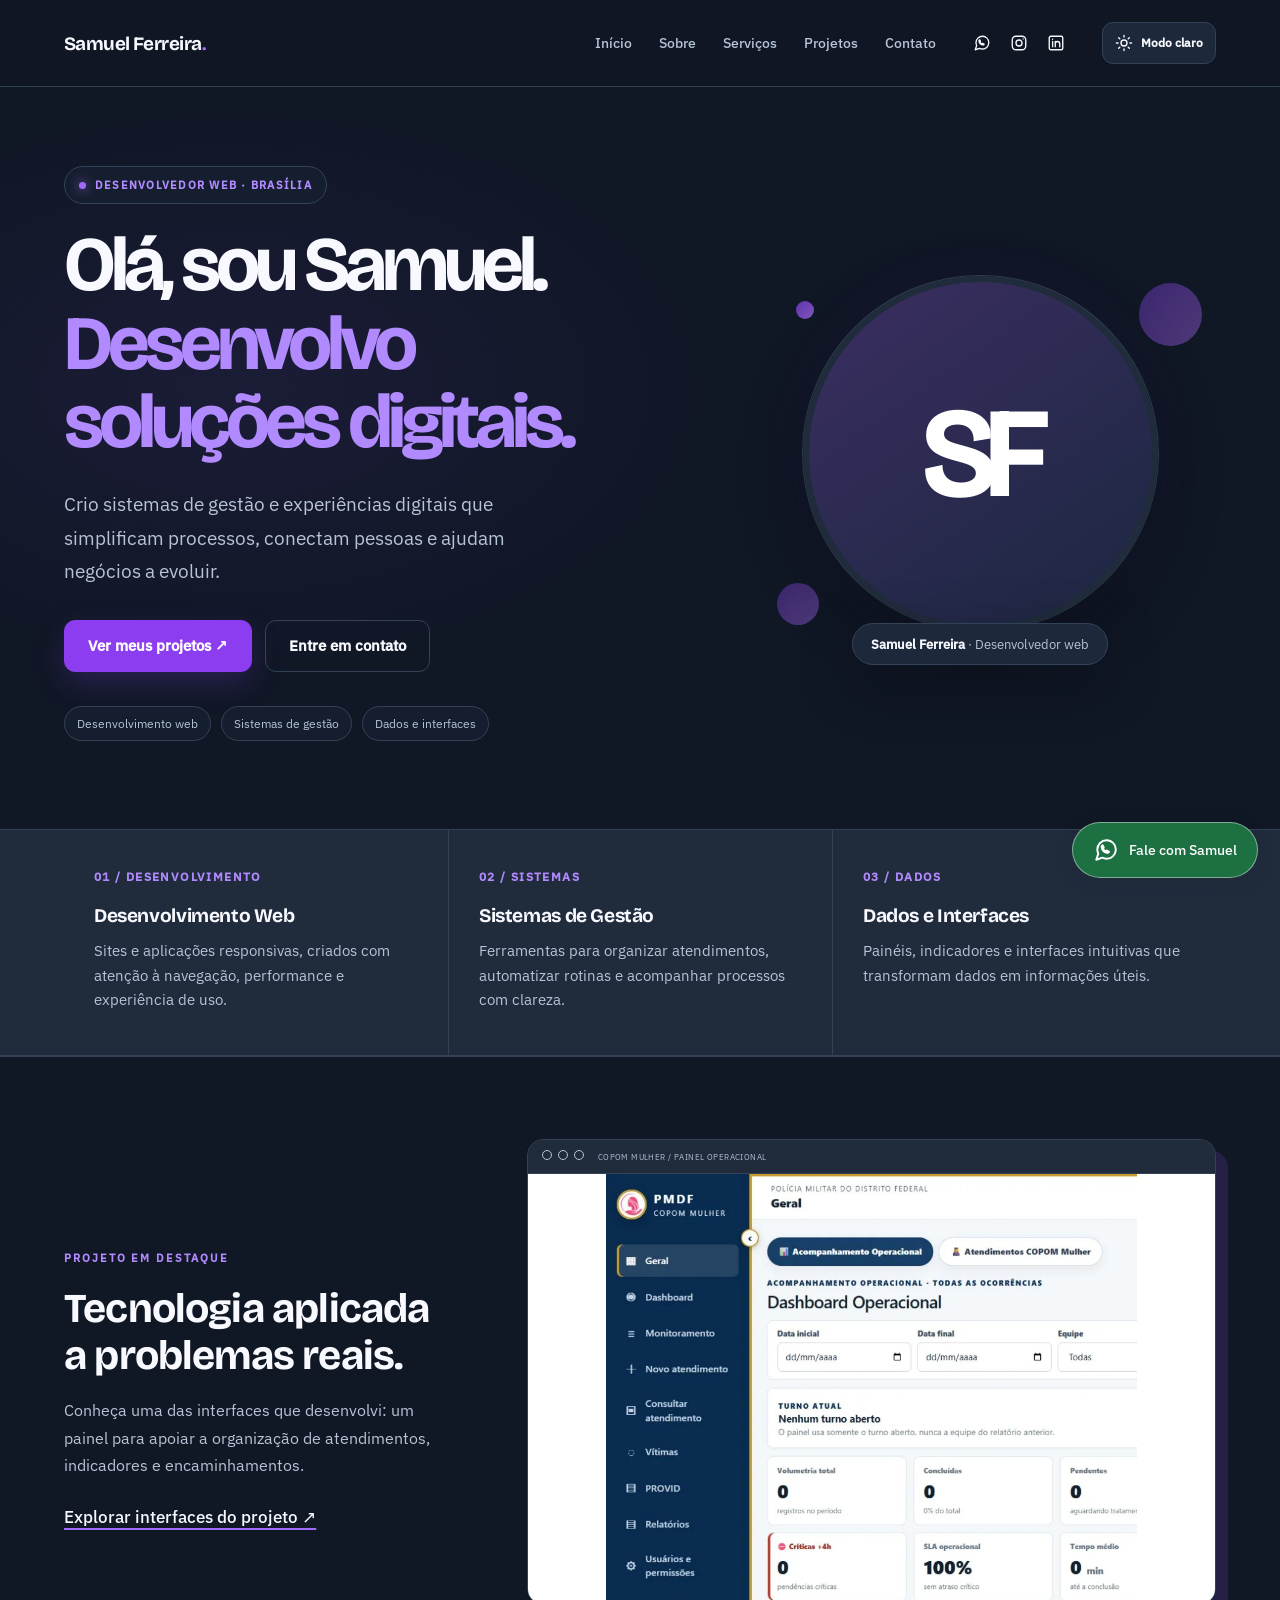
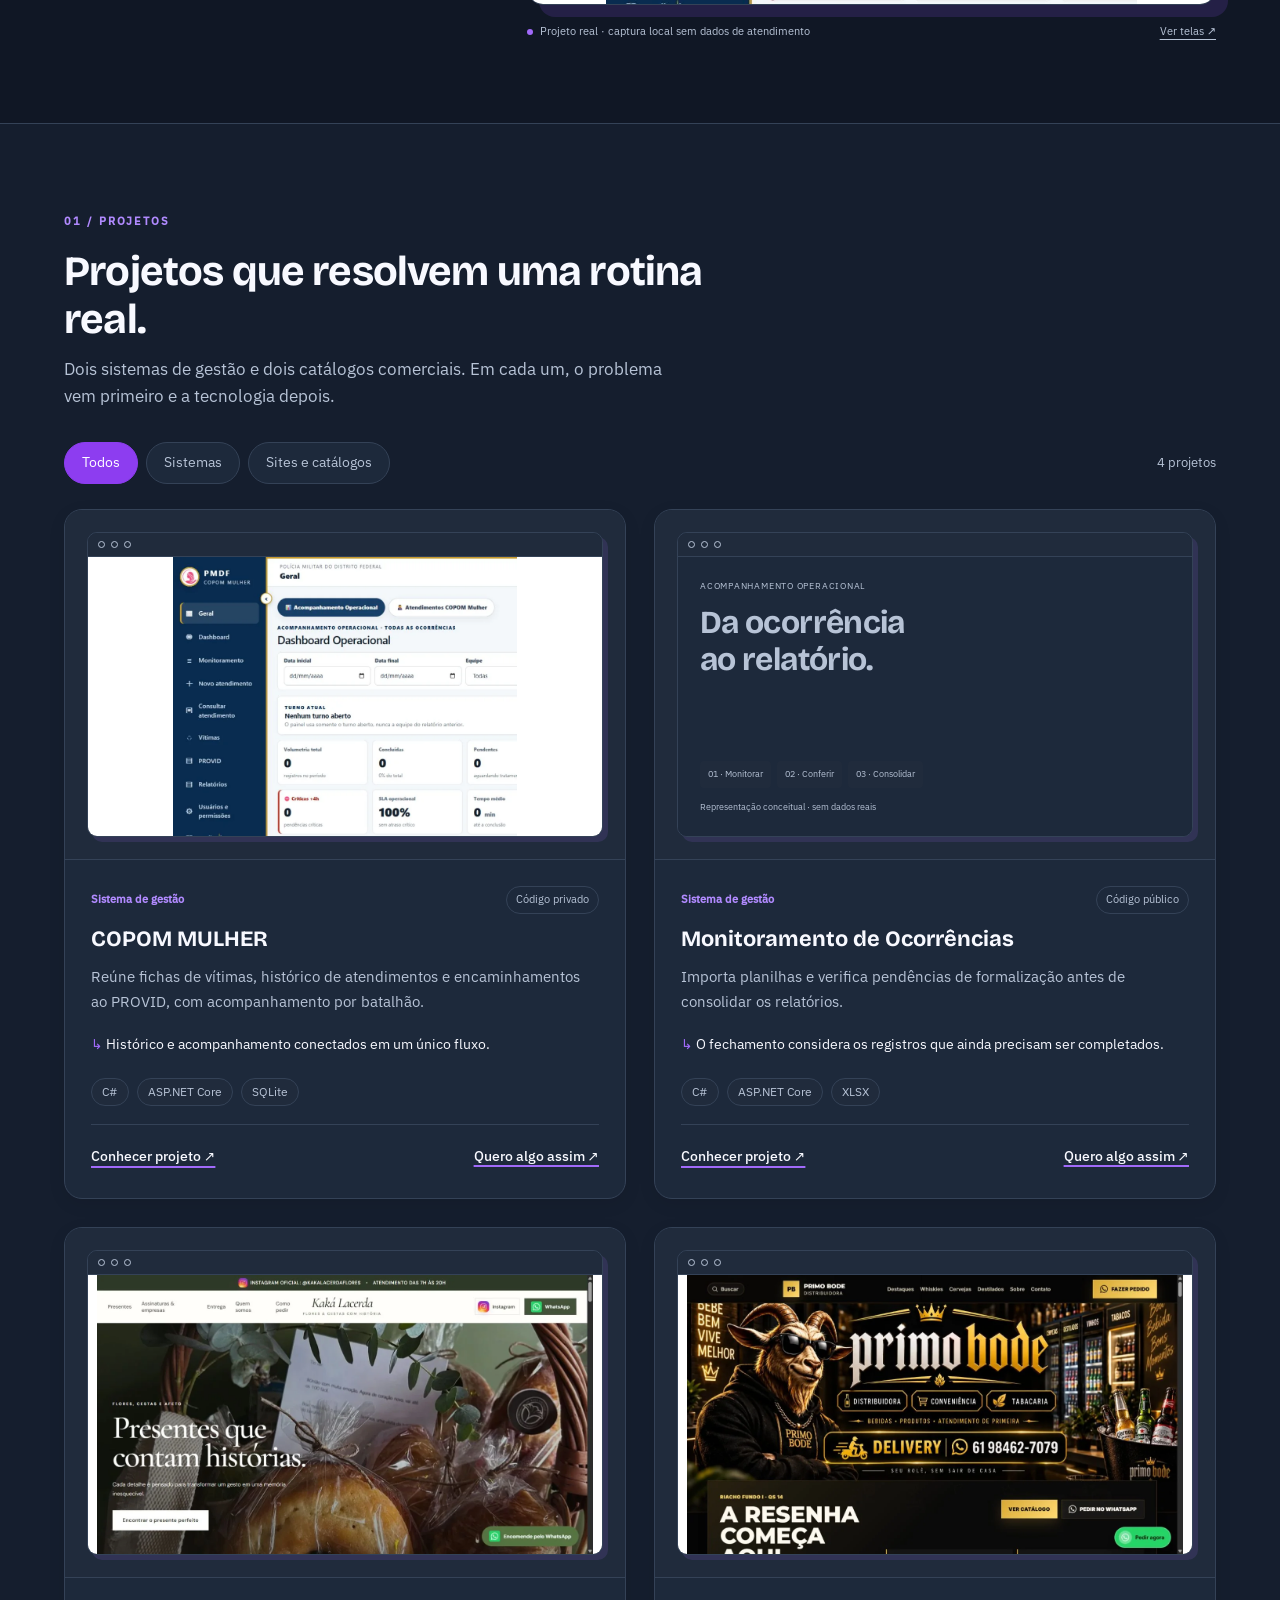
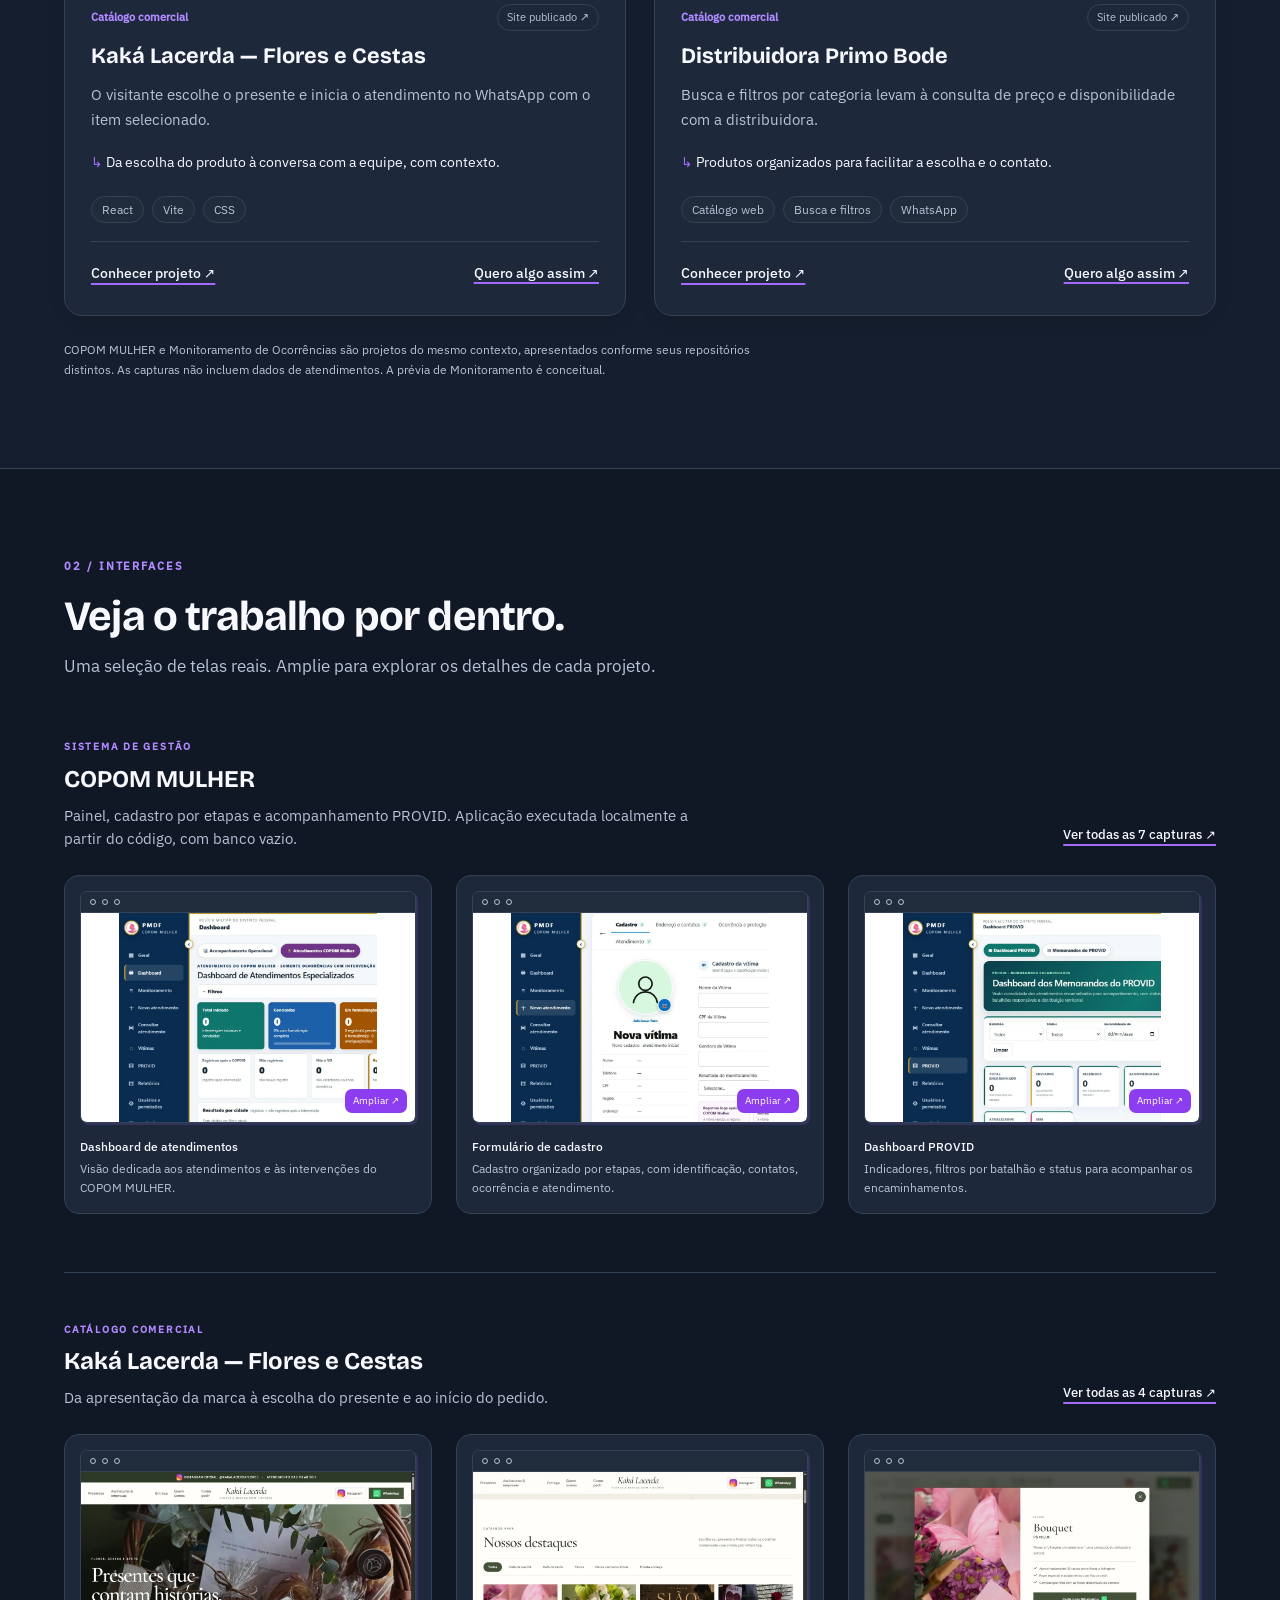
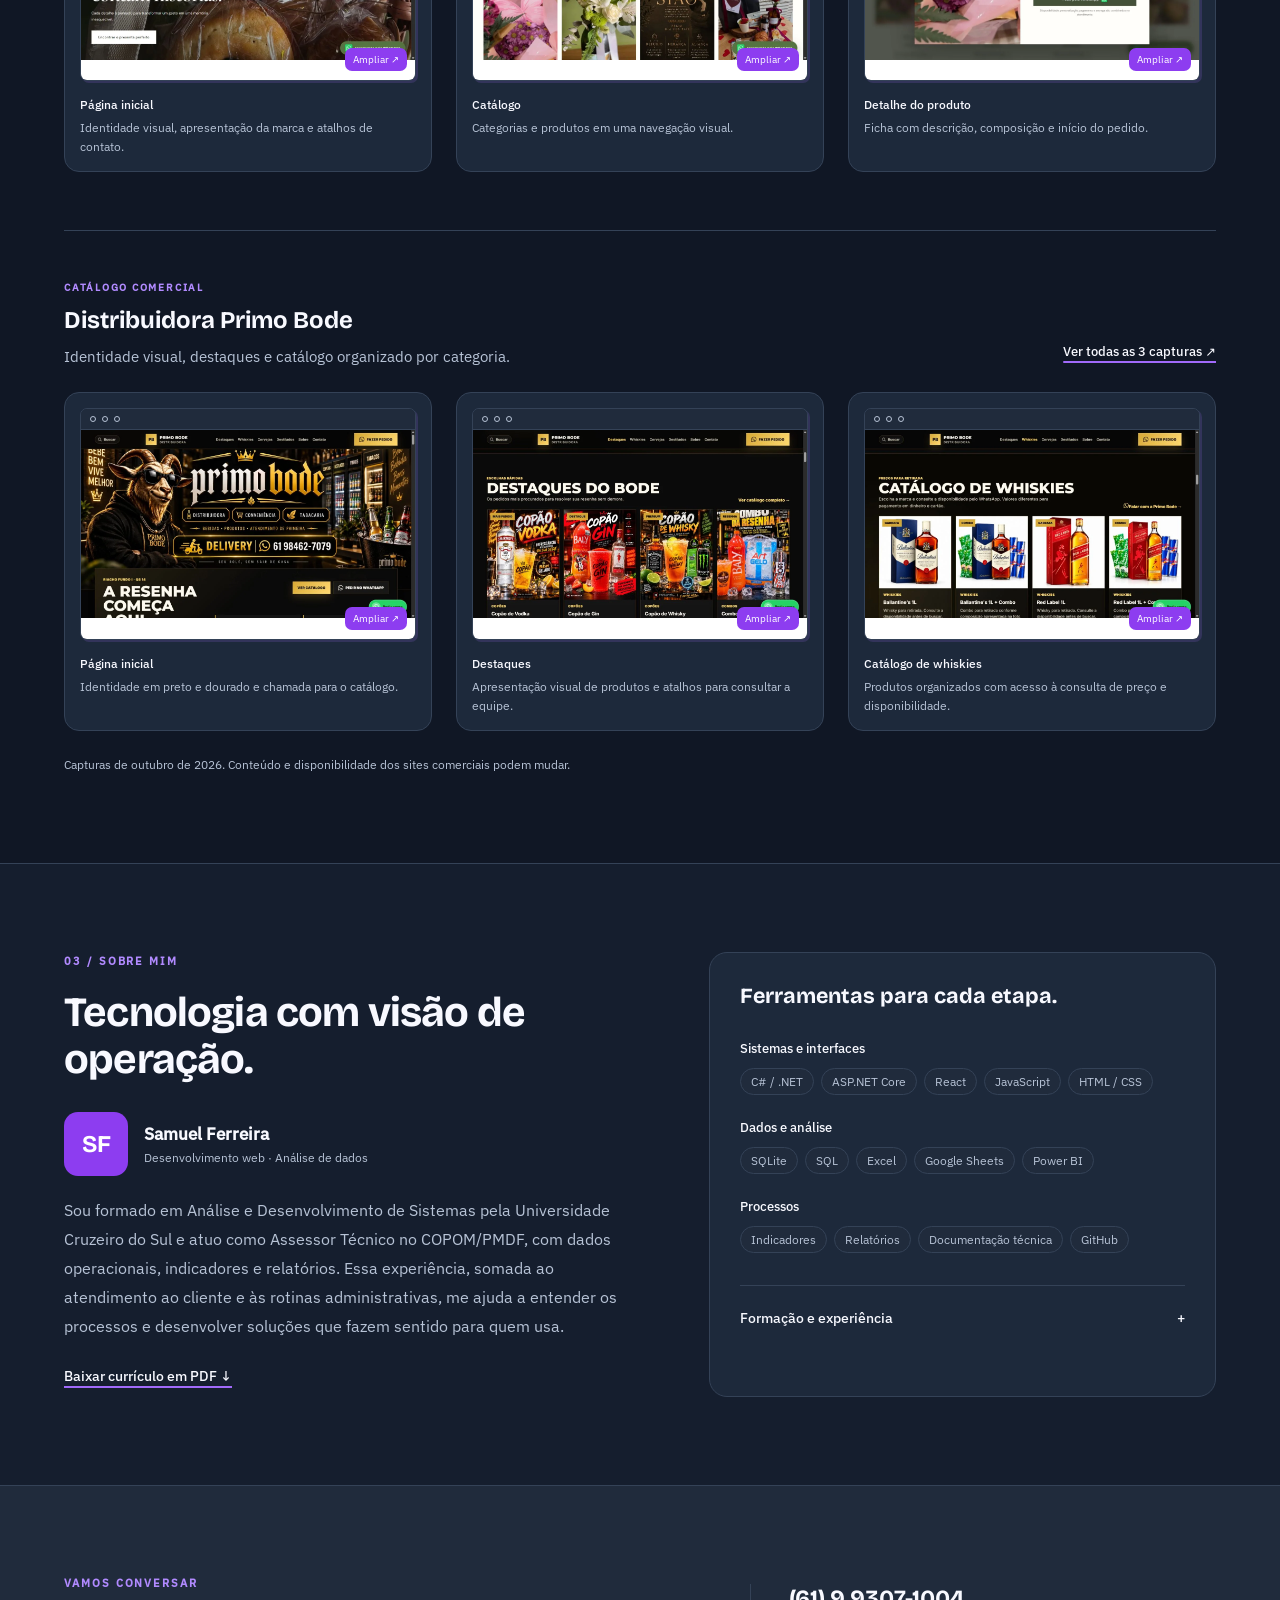
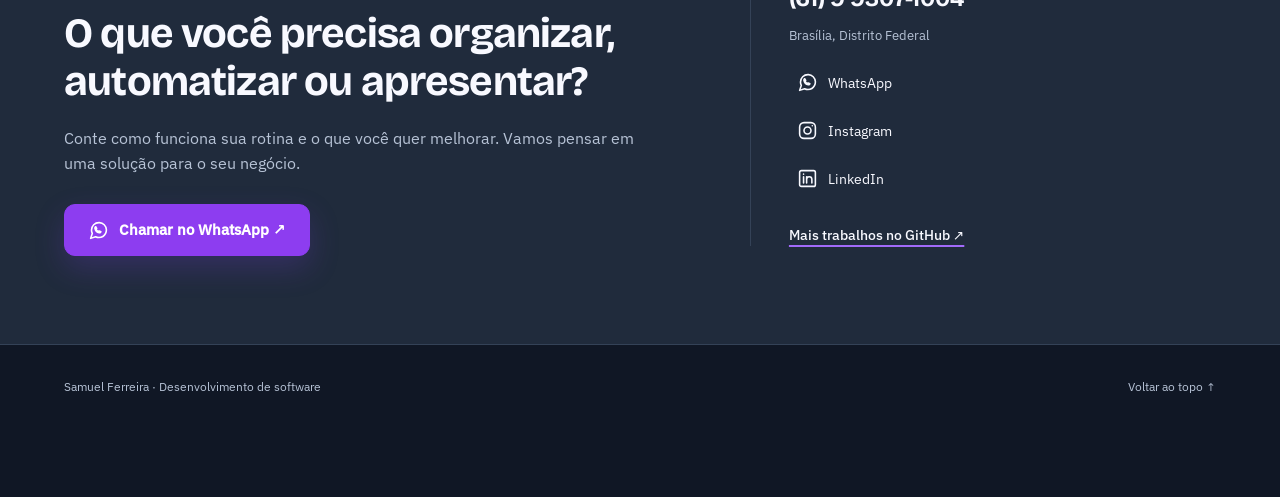
==== commit 6a29c7a4: "feat: redesign hero, services, fixed navigation and theme control" ====
--- a/index.html
+++ b/index.html
@@ -129,6 +129,16 @@
 @media(prefers-reduced-motion:reduce){html{scroll-behavior:auto}*,*:before,*:after{transition:none!important;animation:none!important}}
 @media print{header,.filter-bar,.acoes,.links,dialog,.cv-link,footer a,.screen-trigger .zoom{display:none!important}body{background:#fff;font-size:10pt}.hero{padding-top:20px;padding-bottom:25px;min-height:auto}.hero h1{font-size:30pt}.hero p{font-size:10pt}.hero-project .janela{transform:none;box-shadow:none}section{padding:25px 0}.wrap{max-width:none}.eyebrow{font-size:8pt}.grade{gap:18px;grid-template-columns:1fr 1fr}.card{break-inside:avoid}.card .imagem{aspect-ratio:16/9}.card .corpo{padding:15px}.card h3{font-size:14pt;min-height:0}.card p{font-size:9pt}.card:hover{transform:none}.showcase{break-inside:avoid}.screen-grid{grid-template-columns:repeat(3,1fr)}.about{grid-template-columns:1fr 1fr;gap:25px}.about-copy>p{font-size:10pt}.contact-grid{grid-template-columns:1.2fr 1fr;gap:25px}.phone{font-size:14pt}.contact-details{padding-left:15px}.labeled .social-link{font-size:9pt}.labeled{flex-direction:column}footer{padding:18px 0}.janela{box-shadow:none}.tags span{font-size:8pt}h2{font-size:22pt!important}.concept strong{font-size:18pt}.caption{font-size:8pt}}
 
-.floating-whatsapp{position:fixed;right:22px;bottom:max(22px,env(safe-area-inset-bottom));z-index:40;display:inline-flex;align-items:center;justify-content:center;gap:10px;min-height:56px;padding:13px 20px;border-radius:99px;background:#1c7042;color:#fff;text-decoration:none;font-size:.9rem;font-weight:500;border:1px solid #ffffff70;box-shadow:0 5px 20px #16222e26;transition:background .18s ease,transform .18s ease}.floating-whatsapp svg{width:26px;height:26px;flex-shrink:0}.floating-whatsapp:hover{background:#155632;transform:translateY(-2px)}footer{padding-bottom:100px}@media(max-width:640px){.floating-whatsapp{right:16px;bottom:max(18px,env(safe-area-inset-bottom));width:56px;height:56px;padding:13px}.floating-whatsapp>span{display:none}}@media print{.floating-whatsapp{display:none!important}footer{padding-bottom:18px}}</style>
+.floating-whatsapp{position:fixed;right:22px;bottom:max(22px,env(safe-area-inset-bottom));z-index:40;display:inline-flex;align-items:center;justify-content:center;gap:10px;min-height:56px;padding:13px 20px;border-radius:99px;background:#1c7042;color:#fff;text-decoration:none;font-size:.9rem;font-weight:500;border:1px solid #ffffff70;box-shadow:0 5px 20px #16222e26;transition:background .18s ease,transform .18s ease}.floating-whatsapp svg{width:26px;height:26px;flex-shrink:0}.floating-whatsapp:hover{background:#155632;transform:translateY(-2px)}footer{padding-bottom:100px}@media(max-width:640px){.floating-whatsapp{right:16px;bottom:max(18px,env(safe-area-inset-bottom));width:56px;height:56px;padding:13px}.floating-whatsapp>span{display:none}}@media print{.floating-whatsapp{display:none!important}footer{padding-bottom:18px}}</style><link rel="stylesheet" href="redesign.css"><script>try{document.documentElement.dataset.theme=localStorage.getItem("samuel-portfolio-theme")==="light"?"light":"dark"}catch(e){document.documentElement.dataset.theme="dark"}</script>
 </head>
-<body><a class="skip-link" href="#conteudo">Pular para o conteúdo</a><header><div class="wrap"><a class="marca" href="#inicio">Samuel Ferreira<span class="brand-dot" aria-hidden="true">.</span></a><nav aria-label="Principal"><a href="#projetos">Projetos</a><a href="#sobre">Sobre</a><a href="#contato">Contato</a></nav><div class="socials" aria-label="Redes e contato"><a class="social-link" href="https://wa.me/5561993071004?text=Ol%C3%A1%2C%20Samuel!%20Conheci%20seu%20portf%C3%B3lio%20e%20gostaria%20de%20conversar%20sobre%20um%20projeto." target="_blank" rel="noopener noreferrer" aria-label="WhatsApp de Samuel Ferreira"><svg viewBox="0 0 24 24" fill="none" stroke="currentColor" stroke-width="1.8" stroke-linecap="round" stroke-linejoin="round" aria-hidden="true"><path d="M21 11.5a8.4 8.4 0 0 1-.9 3.8 8.5 8.5 0 0 1-7.6 4.7 8.4 8.4 0 0 1-3.8-.9L3 21l1.9-5.7a8.4 8.4 0 0 1-.9-3.8A8.5 8.5 0 0 1 12.5 3h.5a8.5 8.5 0 0 1 8 8v.5Z"/><path d="M9 7.8c-.8 0-1.2 1-1 1.9.5 2.4 2.4 4.3 4.8 4.8.9.2 1.9-.2 1.9-1l-2-1-1 .7c-1.1-.5-2-1.4-2.5-2.5l.7-1-1-1.9Z"/></svg></a><a class="social-link" href="https://www.instagram.com/samferreiras2/" target="_blank" rel="noopener noreferrer" aria-label="Instagram de Samuel Ferreira"><svg viewBox="0 0 24 24" fill="none" stroke="currentColor" stroke-width="1.8" stroke-linecap="round" stroke-linejoin="round" aria-hidden="true"><rect x="3" y="3" width="18" height="18" rx="5"/><circle cx="12" cy="12" r="4"/><path d="M17.5 6.5h.01"/></svg></a><a class="social-link" href="https://www.linkedin.com/in/samuel-silas-dos-santos-ferreira-928618174/" target="_blank" rel="noopener noreferrer" aria-label="LinkedIn de Samuel Ferreira"><svg viewBox="0 0 24 24" fill="none" stroke="currentColor" stroke-width="1.8" stroke-linecap="round" stroke-linejoin="round" aria-hidden="true"><rect x="3" y="3" width="18" height="18" rx="2"/><path d="M7.5 10v7M7.5 7h.01M11 17v-7m0 3c0-4 6-4 6 0v4"/></svg></a></div></div></header><main id="conteudo"><div class="hero" id="inicio"><div><span class="eyebrow">DESENVOLVIMENTO WEB · BRASÍLIA</span><h1>Sistemas e sites que organizam a rotina de quem usa.</h1><p>Transformo processos em sistemas de gestão e negócios em catálogos digitais, com atenção aos dados e à experiência de uso.</p><div class="acoes"><a class="btn primario" href="#projetos">Ver projetos ↗</a><a class="btn secundario" href="https://wa.me/5561993071004?text=Ol%C3%A1%2C%20Samuel!%20Conheci%20seu%20portf%C3%B3lio%20e%20gostaria%20de%20conversar%20sobre%20um%20projeto." target="_blank" rel="noopener noreferrer">Vamos conversar</a></div></div><figure class="hero-project"><div class="janela"><div class="barra" aria-hidden="true"><i></i><i></i><i></i><span>COPOM MULHER / PAINEL OPERACIONAL</span></div><img src="copom-geral.webp" width="1280" height="800" alt="Interface real do painel operacional do COPOM MULHER, executado com banco vazio" fetchpriority="high" decoding="async"></div><figcaption><span class="status-dot" aria-hidden="true"></span> Projeto real · captura local com banco vazio <a href="#interfaces-copom" aria-label="Explorar interfaces do COPOM MULHER">Explorar ↗</a></figcaption></figure></div><section id="projetos"><div class="wrap"><span class="eyebrow">01 / PROJETOS</span><h2>Projetos que resolvem uma rotina real.</h2><p class="intro">Dois sistemas de gestão e dois catálogos comerciais. Em cada um, o problema vem primeiro e a tecnologia depois.</p><div class="filter-bar"><div class="filters" role="group" aria-label="Filtrar projetos"><button class="filter" data-filter="all" aria-pressed="true">Todos</button><button class="filter" data-filter="system" aria-pressed="false">Sistemas</button><button class="filter" data-filter="site" aria-pressed="false">Sites e catálogos</button></div><span id="project-count" aria-live="polite">4 projetos</span></div><div class="grade"><article class="card" data-category="system"><div class="imagem"><a href="#interfaces-copom" aria-label="Ver interfaces de COPOM MULHER"><div class="janela"><div class="barra" aria-hidden="true"><i></i><i></i><i></i><span></span></div><img src="copom-geral.webp" alt="COPOM MULHER — captura real da interface" width="1280" height="800" loading="lazy" decoding="async"></div></a></div><div class="corpo"><div class="card-meta"><span class="tipo">Sistema de gestão</span><span class="privado">Código privado</span></div><h3>COPOM MULHER</h3><p>Reúne fichas de vítimas, histórico de atendimentos e encaminhamentos ao PROVID, com acompanhamento por batalhão.</p><p class="resultado"><span aria-hidden="true">↳</span> Histórico e acompanhamento conectados em um único fluxo.</p><div class="tags"><span>C#</span><span>ASP.NET Core</span><span>SQLite</span></div><div class="links"><button class="text-link" data-project="copom">Conhecer projeto ↗</button><a href="https://wa.me/5561993071004?text=Ol%C3%A1%2C%20Samuel!%20Vi%20o%20projeto%20COPOM%20MULHER%20no%20seu%20portf%C3%B3lio%20e%20gostaria%20de%20uma%20solu%C3%A7%C3%A3o%20para%20meu%20neg%C3%B3cio." target="_blank" rel="noopener noreferrer">Quero algo assim ↗</a></div></div></article><article class="card" data-category="system"><div class="imagem"><div class="janela"><div class="barra" aria-hidden="true"><i></i><i></i><i></i><span></span></div><div class="concept"><span>ACOMPANHAMENTO OPERACIONAL</span><strong>Da ocorrência<br>ao relatório.</strong><div><span>01 · Monitorar</span><span>02 · Conferir</span><span>03 · Consolidar</span></div><small>Representação conceitual · sem dados reais</small></div></div></div><div class="corpo"><div class="card-meta"><span class="tipo">Sistema de gestão</span><span class="privado">Código público</span></div><h3>Monitoramento de Ocorrências</h3><p>Importa planilhas e verifica pendências de formalização antes de consolidar os relatórios.</p><p class="resultado"><span aria-hidden="true">↳</span> O fechamento considera os registros que ainda precisam ser completados.</p><div class="tags"><span>C#</span><span>ASP.NET Core</span><span>XLSX</span></div><div class="links"><button class="text-link" data-project="ocorrencias">Conhecer projeto ↗</button><a href="https://wa.me/5561993071004?text=Ol%C3%A1%2C%20Samuel!%20Vi%20o%20projeto%20Monitoramento%20de%20Ocorr%C3%AAncias%20no%20seu%20portf%C3%B3lio%20e%20gostaria%20de%20uma%20solu%C3%A7%C3%A3o%20para%20meu%20neg%C3%B3cio." target="_blank" rel="noopener noreferrer">Quero algo assim ↗</a></div></div></article><article class="card" data-category="site"><div class="imagem"><a href="#interfaces-flores" aria-label="Ver interfaces de Kaká Lacerda — Flores e Cestas"><div class="janela"><div class="barra" aria-hidden="true"><i></i><i></i><i></i><span></span></div><img src="kaka-inicio.webp" alt="Kaká Lacerda — Flores e Cestas — captura real da interface" width="1280" height="800" loading="lazy" decoding="async"></div></a></div><div class="corpo"><div class="card-meta"><span class="tipo">Catálogo comercial</span><span class="privado">Site publicado ↗</span></div><h3>Kaká Lacerda — Flores e Cestas</h3><p>O visitante escolhe o presente e inicia o atendimento no WhatsApp com o item selecionado.</p><p class="resultado"><span aria-hidden="true">↳</span> Da escolha do produto à conversa com a equipe, com contexto.</p><div class="tags"><span>React</span><span>Vite</span><span>CSS</span></div><div class="links"><button class="text-link" data-project="flores">Conhecer projeto ↗</button><a href="https://wa.me/5561993071004?text=Ol%C3%A1%2C%20Samuel!%20Vi%20o%20projeto%20Kak%C3%A1%20Lacerda%20%E2%80%94%20Flores%20e%20Cestas%20no%20seu%20portf%C3%B3lio%20e%20gostaria%20de%20uma%20solu%C3%A7%C3%A3o%20para%20meu%20neg%C3%B3cio." target="_blank" rel="noopener noreferrer">Quero algo assim ↗</a></div></div></article><article class="card" data-category="site"><div class="imagem"><a href="#interfaces-primo" aria-label="Ver interfaces de Distribuidora Primo Bode"><div class="janela"><div class="barra" aria-hidden="true"><i></i><i></i><i></i><span></span></div><img src="primo-inicio.webp" alt="Distribuidora Primo Bode — captura real da interface" width="1280" height="800" loading="lazy" decoding="async"></div></a></div><div class="corpo"><div class="card-meta"><span class="tipo">Catálogo comercial</span><span class="privado">Site publicado ↗</span></div><h3>Distribuidora Primo Bode</h3><p>Busca e filtros por categoria levam à consulta de preço e disponibilidade com a distribuidora.</p><p class="resultado"><span aria-hidden="true">↳</span> Produtos organizados para facilitar a escolha e o contato.</p><div class="tags"><span>Catálogo web</span><span>Busca e filtros</span><span>WhatsApp</span></div><div class="links"><button class="text-link" data-project="primo">Conhecer projeto ↗</button><a href="https://wa.me/5561993071004?text=Ol%C3%A1%2C%20Samuel!%20Vi%20o%20projeto%20Distribuidora%20Primo%20Bode%20no%20seu%20portf%C3%B3lio%20e%20gostaria%20de%20uma%20solu%C3%A7%C3%A3o%20para%20meu%20neg%C3%B3cio." target="_blank" rel="noopener noreferrer">Quero algo assim ↗</a></div></div></article></div><p class="caption">COPOM MULHER e Monitoramento de Ocorrências são projetos do mesmo contexto, apresentados conforme seus repositórios distintos. As capturas não incluem dados de atendimentos. A prévia de Monitoramento é conceitual.</p></div></section><section id="interfaces"><div class="wrap"><span class="eyebrow">02 / INTERFACES</span><h2>Veja o trabalho por dentro.</h2><p class="intro">Uma seleção de telas reais. Amplie para explorar os detalhes de cada projeto.</p><article class="showcase" id="interfaces-copom"><div class="showcase-heading"><div><span class="eyebrow">SISTEMA DE GESTÃO</span><h3>COPOM MULHER</h3><p>Painel, cadastro por etapas e acompanhamento PROVID. Aplicação executada localmente a partir do código, com banco vazio.</p></div><button class="text-link" data-screen="7">Ver todas as 7 capturas ↗</button></div><div class="screen-grid"><figure><button class="screen-trigger" data-screen="8" aria-label="Ampliar: COPOM MULHER · Dashboard de atendimentos"><div class="janela"><div class="barra" aria-hidden="true"><i></i><i></i><i></i><span></span></div><img src="copom-dashboard.webp" width="1280" height="800" alt="COPOM MULHER · Dashboard de atendimentos" loading="lazy" decoding="async"></div><span class="zoom" aria-hidden="true">Ampliar ↗</span></button><figcaption><b>Dashboard de atendimentos</b><span>Visão dedicada aos atendimentos e às intervenções do COPOM MULHER.</span></figcaption></figure><figure><button class="screen-trigger" data-screen="11" aria-label="Ampliar: COPOM MULHER · Formulário de cadastro"><div class="janela"><div class="barra" aria-hidden="true"><i></i><i></i><i></i><span></span></div><img src="copom-formulario.webp" width="1280" height="800" alt="COPOM MULHER · Formulário de cadastro" loading="lazy" decoding="async"></div><span class="zoom" aria-hidden="true">Ampliar ↗</span></button><figcaption><b>Formulário de cadastro</b><span>Cadastro organizado por etapas, com identificação, contatos, ocorrência e atendimento.</span></figcaption></figure><figure><button class="screen-trigger" data-screen="12" aria-label="Ampliar: COPOM MULHER · Dashboard PROVID"><div class="janela"><div class="barra" aria-hidden="true"><i></i><i></i><i></i><span></span></div><img src="copom-provid.webp" width="1280" height="800" alt="COPOM MULHER · Dashboard PROVID" loading="lazy" decoding="async"></div><span class="zoom" aria-hidden="true">Ampliar ↗</span></button><figcaption><b>Dashboard PROVID</b><span>Indicadores, filtros por batalhão e status para acompanhar os encaminhamentos.</span></figcaption></figure></div></article><article class="showcase" id="interfaces-flores"><div class="showcase-heading"><div><span class="eyebrow">CATÁLOGO COMERCIAL</span><h3>Kaká Lacerda — Flores e Cestas</h3><p>Da apresentação da marca à escolha do presente e ao início do pedido.</p></div><button class="text-link" data-screen="0">Ver todas as 4 capturas ↗</button></div><div class="screen-grid"><figure><button class="screen-trigger" data-screen="0" aria-label="Ampliar: Kaká Lacerda · Página inicial"><div class="janela"><div class="barra" aria-hidden="true"><i></i><i></i><i></i><span></span></div><img src="kaka-inicio.webp" width="1280" height="800" alt="Kaká Lacerda · Página inicial" loading="lazy" decoding="async"></div><span class="zoom" aria-hidden="true">Ampliar ↗</span></button><figcaption><b>Página inicial</b><span>Identidade visual, apresentação da marca e atalhos de contato.</span></figcaption></figure><figure><button class="screen-trigger" data-screen="1" aria-label="Ampliar: Kaká Lacerda · Catálogo"><div class="janela"><div class="barra" aria-hidden="true"><i></i><i></i><i></i><span></span></div><img src="kaka-catalogo.webp" width="1280" height="800" alt="Kaká Lacerda · Catálogo" loading="lazy" decoding="async"></div><span class="zoom" aria-hidden="true">Ampliar ↗</span></button><figcaption><b>Catálogo</b><span>Categorias e produtos em uma navegação visual.</span></figcaption></figure><figure><button class="screen-trigger" data-screen="2" aria-label="Ampliar: Kaká Lacerda · Detalhe do produto"><div class="janela"><div class="barra" aria-hidden="true"><i></i><i></i><i></i><span></span></div><img src="kaka-produto.webp" width="1280" height="800" alt="Kaká Lacerda · Detalhe do produto" loading="lazy" decoding="async"></div><span class="zoom" aria-hidden="true">Ampliar ↗</span></button><figcaption><b>Detalhe do produto</b><span>Ficha com descrição, composição e início do pedido.</span></figcaption></figure></div></article><article class="showcase" id="interfaces-primo"><div class="showcase-heading"><div><span class="eyebrow">CATÁLOGO COMERCIAL</span><h3>Distribuidora Primo Bode</h3><p>Identidade visual, destaques e catálogo organizado por categoria.</p></div><button class="text-link" data-screen="4">Ver todas as 3 capturas ↗</button></div><div class="screen-grid"><figure><button class="screen-trigger" data-screen="4" aria-label="Ampliar: Primo Bode · Página inicial"><div class="janela"><div class="barra" aria-hidden="true"><i></i><i></i><i></i><span></span></div><img src="primo-inicio.webp" width="1280" height="800" alt="Primo Bode · Página inicial" loading="lazy" decoding="async"></div><span class="zoom" aria-hidden="true">Ampliar ↗</span></button><figcaption><b>Página inicial</b><span>Identidade em preto e dourado e chamada para o catálogo.</span></figcaption></figure><figure><button class="screen-trigger" data-screen="5" aria-label="Ampliar: Primo Bode · Destaques"><div class="janela"><div class="barra" aria-hidden="true"><i></i><i></i><i></i><span></span></div><img src="primo-ofertas.webp" width="1280" height="800" alt="Primo Bode · Destaques" loading="lazy" decoding="async"></div><span class="zoom" aria-hidden="true">Ampliar ↗</span></button><figcaption><b>Destaques</b><span>Apresentação visual de produtos e atalhos para consultar a equipe.</span></figcaption></figure><figure><button class="screen-trigger" data-screen="6" aria-label="Ampliar: Primo Bode · Catálogo de whiskies"><div class="janela"><div class="barra" aria-hidden="true"><i></i><i></i><i></i><span></span></div><img src="primo-catalogo.webp" width="1280" height="800" alt="Primo Bode · Catálogo de whiskies" loading="lazy" decoding="async"></div><span class="zoom" aria-hidden="true">Ampliar ↗</span></button><figcaption><b>Catálogo de whiskies</b><span>Produtos organizados com acesso à consulta de preço e disponibilidade.</span></figcaption></figure></div></article><p class="caption">Capturas de outubro de 2026. Conteúdo e disponibilidade dos sites comerciais podem mudar.</p></div></section><section id="sobre"><div class="wrap about"><div class="about-copy"><span class="eyebrow">03 / SOBRE MIM</span><h2>Tecnologia com visão de operação.</h2><div class="profile"><span class="monogram" aria-hidden="true">SF</span><div><b>Samuel Ferreira</b><span>Desenvolvimento web · Análise de dados</span></div></div><p>Sou formado em Análise e Desenvolvimento de Sistemas pela Universidade Cruzeiro do Sul e atuo como Assessor Técnico no COPOM/PMDF, com dados operacionais, indicadores e relatórios. Essa experiência, somada ao atendimento ao cliente e às rotinas administrativas, me ajuda a entender os processos e desenvolver soluções que fazem sentido para quem usa.</p><a class="text-link cv-link" href="curriculo-samuel-ferreira.pdf" download>Baixar currículo em PDF ↓</a></div><div class="expertise"><h3>Ferramentas para cada etapa.</h3><div class="stack-group"><h4>Sistemas e interfaces</h4><div class="tags"><span>C# / .NET</span><span>ASP.NET Core</span><span>React</span><span>JavaScript</span><span>HTML / CSS</span></div></div><div class="stack-group"><h4>Dados e análise</h4><div class="tags"><span>SQLite</span><span>SQL</span><span>Excel</span><span>Google Sheets</span><span>Power BI</span></div></div><div class="stack-group"><h4>Processos</h4><div class="tags"><span>Indicadores</span><span>Relatórios</span><span>Documentação técnica</span><span>GitHub</span></div></div><details class="career"><summary>Formação e experiência <span aria-hidden="true">+</span></summary><div><h4>Experiência profissional</h4><p><b>2024 — atual · Assessor Técnico</b><br>COPOM / Polícia Militar do Distrito Federal. Análise de dados operacionais, indicadores, planilhas, relatórios e apoio à organização de processos.</p><p><b>2022 — 2023 · Telemarketing ativo (estágio)</b><br>Claro. Atendimento, suporte técnico e administrativo, negociação e pesquisas de satisfação.</p><p><b>2014 — 2016 · Auxiliar administrativo (estágio)</b><br>Jovem Candango. Organização de arquivos e controle documental.</p><h4>Formação acadêmica</h4><p><b>Análise e Desenvolvimento de Sistemas</b><br>Universidade Cruzeiro do Sul · 2022 — 2024 · Concluído.</p><h4>Cursos complementares</h4><ul><li>Excel 2016 — Intermediário · Fundação Bradesco · 2025</li><li>Modelando Dados no Power BI · Fundação Bradesco · 2024</li><li>Implementando Banco de Dados · Fundação Bradesco · 2024</li></ul></div></details></div></div></section><section id="contato" class="contato"><div class="wrap contact-grid"><div><span class="eyebrow">VAMOS CONVERSAR</span><h2>O que você precisa organizar, automatizar ou apresentar?</h2><p class="intro">Conte como funciona sua rotina e o que você quer melhorar. Vamos pensar em uma solução para o seu negócio.</p><div class="acoes"><a class="btn primario" href="https://wa.me/5561993071004?text=Ol%C3%A1%2C%20Samuel!%20Conheci%20seu%20portf%C3%B3lio%20e%20gostaria%20de%20conversar%20sobre%20um%20projeto." target="_blank" rel="noopener noreferrer"><svg viewBox="0 0 24 24" fill="none" stroke="currentColor" stroke-width="1.8" stroke-linecap="round" stroke-linejoin="round" aria-hidden="true"><path d="M21 11.5a8.4 8.4 0 0 1-.9 3.8 8.5 8.5 0 0 1-7.6 4.7 8.4 8.4 0 0 1-3.8-.9L3 21l1.9-5.7a8.4 8.4 0 0 1-.9-3.8A8.5 8.5 0 0 1 12.5 3h.5a8.5 8.5 0 0 1 8 8v.5Z"/><path d="M9 7.8c-.8 0-1.2 1-1 1.9.5 2.4 2.4 4.3 4.8 4.8.9.2 1.9-.2 1.9-1l-2-1-1 .7c-1.1-.5-2-1.4-2.5-2.5l.7-1-1-1.9Z"/></svg> Chamar no WhatsApp ↗</a></div></div><div class="contact-details"><a class="phone" href="tel:+5561993071004">(61) 9 9307-1004</a><span>Brasília, Distrito Federal</span><div class="socials labeled"><a class="social-link" href="https://wa.me/5561993071004?text=Ol%C3%A1%2C%20Samuel!%20Conheci%20seu%20portf%C3%B3lio%20e%20gostaria%20de%20conversar%20sobre%20um%20projeto." target="_blank" rel="noopener noreferrer" aria-label="WhatsApp de Samuel Ferreira"><svg viewBox="0 0 24 24" fill="none" stroke="currentColor" stroke-width="1.8" stroke-linecap="round" stroke-linejoin="round" aria-hidden="true"><path d="M21 11.5a8.4 8.4 0 0 1-.9 3.8 8.5 8.5 0 0 1-7.6 4.7 8.4 8.4 0 0 1-3.8-.9L3 21l1.9-5.7a8.4 8.4 0 0 1-.9-3.8A8.5 8.5 0 0 1 12.5 3h.5a8.5 8.5 0 0 1 8 8v.5Z"/><path d="M9 7.8c-.8 0-1.2 1-1 1.9.5 2.4 2.4 4.3 4.8 4.8.9.2 1.9-.2 1.9-1l-2-1-1 .7c-1.1-.5-2-1.4-2.5-2.5l.7-1-1-1.9Z"/></svg><span>WhatsApp</span></a><a class="social-link" href="https://www.instagram.com/samferreiras2/" target="_blank" rel="noopener noreferrer" aria-label="Instagram de Samuel Ferreira"><svg viewBox="0 0 24 24" fill="none" stroke="currentColor" stroke-width="1.8" stroke-linecap="round" stroke-linejoin="round" aria-hidden="true"><rect x="3" y="3" width="18" height="18" rx="5"/><circle cx="12" cy="12" r="4"/><path d="M17.5 6.5h.01"/></svg><span>Instagram</span></a><a class="social-link" href="https://www.linkedin.com/in/samuel-silas-dos-santos-ferreira-928618174/" target="_blank" rel="noopener noreferrer" aria-label="LinkedIn de Samuel Ferreira"><svg viewBox="0 0 24 24" fill="none" stroke="currentColor" stroke-width="1.8" stroke-linecap="round" stroke-linejoin="round" aria-hidden="true"><rect x="3" y="3" width="18" height="18" rx="2"/><path d="M7.5 10v7M7.5 7h.01M11 17v-7m0 3c0-4 6-4 6 0v4"/></svg><span>LinkedIn</span></a></div><a class="text-link" href="https://github.com/SamFerreira97" target="_blank" rel="noopener noreferrer">Mais trabalhos no GitHub ↗</a></div></div></section></main><footer><div class="wrap footer-content"><span>Samuel Ferreira · Desenvolvimento de software</span><a href="#inicio">Voltar ao topo ↑</a></div></footer><dialog id="project-dialog" aria-labelledby="dialog-title"><div class="dialog-top"><span class="eyebrow" id="dialog-category"></span><button class="close" aria-label="Fechar detalhes" data-close="project-dialog">×</button></div><h2 id="dialog-title"></h2><p id="dialog-description"></p><h3>Recursos do projeto</h3><ul id="dialog-features"></ul><div class="tags" id="dialog-tags"></div><p class="caption" id="dialog-note"></p><div class="acoes"><a class="btn primario" id="dialog-action" target="_blank" rel="noopener noreferrer"></a><a class="text-link" id="dialog-contact" target="_blank" rel="noopener noreferrer">Conversar sobre uma solução ↗</a></div></dialog><dialog id="screen-dialog" aria-labelledby="screen-title"><div class="dialog-top"><h2 id="screen-title"></h2><button class="close" aria-label="Fechar imagem ampliada" data-close="screen-dialog">×</button></div><img id="screen-full" alt=""><div class="screen-pagination"><button id="screen-prev" class="text-link" aria-label="Imagem anterior">← Anterior</button><span id="screen-position" aria-live="polite"></span><button id="screen-next" class="text-link" aria-label="Próxima imagem">Próxima →</button></div><p id="screen-description" class="caption"></p></dialog><script src="portfolio.js" defer></script><a class="floating-whatsapp" href="https://wa.me/5561993071004?text=Ol%C3%A1%2C%20Samuel!%20Conheci%20seu%20portf%C3%B3lio%20e%20gostaria%20de%20conversar%20sobre%20um%20projeto." target="_blank" rel="noopener noreferrer" aria-label="Falar com Samuel Ferreira pelo WhatsApp" title="Falar com Samuel pelo WhatsApp"><svg viewBox="0 0 24 24" fill="none" stroke="currentColor" stroke-width="1.8" stroke-linecap="round" stroke-linejoin="round" aria-hidden="true"><path d="M21 11.5a8.4 8.4 0 0 1-.9 3.8 8.5 8.5 0 0 1-7.6 4.7 8.4 8.4 0 0 1-3.8-.9L3 21l1.9-5.7a8.4 8.4 0 0 1-.9-3.8A8.5 8.5 0 0 1 12.5 3h.5a8.5 8.5 0 0 1 8 8v.5Z"/><path d="M9 7.8c-.8 0-1.2 1-1 1.9.5 2.4 2.4 4.3 4.8 4.8.9.2 1.9-.2 1.9-1l-2-1-1 .7c-1.1-.5-2-1.4-2.5-2.5l.7-1-1-1.9Z"/></svg><span>Fale com Samuel</span></a></body></html>+<body><a class="skip-link" href="#conteudo">Pular para o conteúdo</a><header><div class="wrap"><a class="marca" href="#inicio">Samuel Ferreira<span class="brand-dot" aria-hidden="true">.</span></a><nav aria-label="Principal"><a href="#inicio">Início</a><a href="#sobre">Sobre</a><a href="#servicos">Serviços</a><a href="#projetos">Projetos</a><a href="#contato">Contato</a></nav><div class="socials" aria-label="Redes e contato"><a class="social-link" href="https://wa.me/5561993071004?text=Ol%C3%A1%2C%20Samuel!%20Conheci%20seu%20portf%C3%B3lio%20e%20gostaria%20de%20conversar%20sobre%20um%20projeto." target="_blank" rel="noopener noreferrer" aria-label="WhatsApp de Samuel Ferreira"><svg viewBox="0 0 24 24" fill="none" stroke="currentColor" stroke-width="1.8" stroke-linecap="round" stroke-linejoin="round" aria-hidden="true"><path d="M21 11.5a8.4 8.4 0 0 1-.9 3.8 8.5 8.5 0 0 1-7.6 4.7 8.4 8.4 0 0 1-3.8-.9L3 21l1.9-5.7a8.4 8.4 0 0 1-.9-3.8A8.5 8.5 0 0 1 12.5 3h.5a8.5 8.5 0 0 1 8 8v.5Z"/><path d="M9 7.8c-.8 0-1.2 1-1 1.9.5 2.4 2.4 4.3 4.8 4.8.9.2 1.9-.2 1.9-1l-2-1-1 .7c-1.1-.5-2-1.4-2.5-2.5l.7-1-1-1.9Z"/></svg></a><a class="social-link" href="https://www.instagram.com/samferreiras2/" target="_blank" rel="noopener noreferrer" aria-label="Instagram de Samuel Ferreira"><svg viewBox="0 0 24 24" fill="none" stroke="currentColor" stroke-width="1.8" stroke-linecap="round" stroke-linejoin="round" aria-hidden="true"><rect x="3" y="3" width="18" height="18" rx="5"/><circle cx="12" cy="12" r="4"/><path d="M17.5 6.5h.01"/></svg></a><a class="social-link" href="https://www.linkedin.com/in/samuel-silas-dos-santos-ferreira-928618174/" target="_blank" rel="noopener noreferrer" aria-label="LinkedIn de Samuel Ferreira"><svg viewBox="0 0 24 24" fill="none" stroke="currentColor" stroke-width="1.8" stroke-linecap="round" stroke-linejoin="round" aria-hidden="true"><rect x="3" y="3" width="18" height="18" rx="2"/><path d="M7.5 10v7M7.5 7h.01M11 17v-7m0 3c0-4 6-4 6 0v4"/></svg></a></div><button type="button" class="theme-toggle" id="theme-toggle" aria-label="Ativar modo claro" aria-pressed="false" title="Alternar tema claro/escuro"><svg class="icon-sun" viewBox="0 0 24 24" fill="none" stroke="currentColor" stroke-width="1.8" stroke-linecap="round" stroke-linejoin="round" aria-hidden="true"><circle cx="12" cy="12" r="4"/><path d="M12 2v2m0 16v2M4.93 4.93l1.42 1.42m11.3 11.3 1.42 1.42M2 12h2m16 0h2M4.93 19.07l1.42-1.42m11.3-11.3 1.42-1.42"/></svg><svg class="icon-moon" viewBox="0 0 24 24" fill="none" stroke="currentColor" stroke-width="1.8" stroke-linecap="round" stroke-linejoin="round" aria-hidden="true"><path d="M20.3 15.6A8.5 8.5 0 0 1 8.4 3.7a8.5 8.5 0 1 0 11.9 11.9Z"/></svg><span class="theme-toggle-label">Modo claro</span></button></div></header><main id="conteudo"><div class="hero" id="inicio">
+<div class="hero-copy"><span class="eyebrow">DESENVOLVEDOR WEB · BRASÍLIA</span><h1>Olá, sou Samuel.<span>Desenvolvo soluções digitais.</span></h1><p>Crio sistemas de gestão e experiências digitais que simplificam processos, conectam pessoas e ajudam negócios a evoluir.</p><div class="acoes"><a class="btn primario" href="#projetos">Ver meus projetos ↗</a><a class="btn secundario" href="#contato">Entre em contato</a></div><div class="hero-proof"><span>Desenvolvimento web</span><span>Sistemas de gestão</span><span>Dados e interfaces</span></div></div>
+<div class="portrait-stage" aria-label="Apresentação visual de Samuel Ferreira"><span class="orbit orbit-a" aria-hidden="true"></span><span class="orbit orbit-b" aria-hidden="true"></span><span class="orbit orbit-c" aria-hidden="true"></span><div class="portrait-ring"><span class="portrait-fallback" aria-hidden="true">SF</span><img src="https://avatars.githubusercontent.com/u/118576462?v=4" alt="Foto de perfil do GitHub de Samuel Ferreira" width="360" height="360" fetchpriority="high" decoding="async" onerror="this.hidden=true"></div><div class="portrait-caption"><strong>Samuel Ferreira</strong> · Desenvolvedor web</div></div>
+</div>
+<div class="services-strip" id="servicos"><div class="wrap services-grid">
+<article class="service-card"><span class="service-index">01 / DESENVOLVIMENTO</span><h2>Desenvolvimento Web</h2><p>Sites e aplicações responsivas, criados com atenção à navegação, performance e experiência de uso.</p></article>
+<article class="service-card"><span class="service-index">02 / SISTEMAS</span><h2>Sistemas de Gestão</h2><p>Ferramentas para organizar atendimentos, automatizar rotinas e acompanhar processos com clareza.</p></article>
+<article class="service-card"><span class="service-index">03 / DADOS</span><h2>Dados e Interfaces</h2><p>Painéis, indicadores e interfaces intuitivas que transformam dados em informações úteis.</p></article>
+</div></div>
+<section class="spotlight" aria-label="Projeto em destaque"><div class="wrap spotlight-layout"><div class="spotlight-copy"><span class="eyebrow">PROJETO EM DESTAQUE</span><h2>Tecnologia aplicada a problemas reais.</h2><p>Conheça uma das interfaces que desenvolvi: um painel para apoiar a organização de atendimentos, indicadores e encaminhamentos.</p><a class="text-link" href="#interfaces-copom">Explorar interfaces do projeto ↗</a></div><figure class="hero-project"><div class="janela"><div class="barra" aria-hidden="true"><i></i><i></i><i></i><span>COPOM MULHER / PAINEL OPERACIONAL</span></div><img src="copom-geral.webp" width="1280" height="800" alt="Interface do painel operacional COPOM MULHER com banco de dados vazio" loading="lazy" decoding="async"></div><figcaption><span class="status-dot" aria-hidden="true"></span>Projeto real · captura local sem dados de atendimento <a href="#interfaces-copom">Ver telas ↗</a></figcaption></figure></div></section>
+<section id="projetos"><div class="wrap"><span class="eyebrow">01 / PROJETOS</span><h2>Projetos que resolvem uma rotina real.</h2><p class="intro">Dois sistemas de gestão e dois catálogos comerciais. Em cada um, o problema vem primeiro e a tecnologia depois.</p><div class="filter-bar"><div class="filters" role="group" aria-label="Filtrar projetos"><button class="filter" data-filter="all" aria-pressed="true">Todos</button><button class="filter" data-filter="system" aria-pressed="false">Sistemas</button><button class="filter" data-filter="site" aria-pressed="false">Sites e catálogos</button></div><span id="project-count" aria-live="polite">4 projetos</span></div><div class="grade"><article class="card" data-category="system"><div class="imagem"><a href="#interfaces-copom" aria-label="Ver interfaces de COPOM MULHER"><div class="janela"><div class="barra" aria-hidden="true"><i></i><i></i><i></i><span></span></div><img src="copom-geral.webp" alt="COPOM MULHER — captura real da interface" width="1280" height="800" loading="lazy" decoding="async"></div></a></div><div class="corpo"><div class="card-meta"><span class="tipo">Sistema de gestão</span><span class="privado">Código privado</span></div><h3>COPOM MULHER</h3><p>Reúne fichas de vítimas, histórico de atendimentos e encaminhamentos ao PROVID, com acompanhamento por batalhão.</p><p class="resultado"><span aria-hidden="true">↳</span> Histórico e acompanhamento conectados em um único fluxo.</p><div class="tags"><span>C#</span><span>ASP.NET Core</span><span>SQLite</span></div><div class="links"><button class="text-link" data-project="copom">Conhecer projeto ↗</button><a href="https://wa.me/5561993071004?text=Ol%C3%A1%2C%20Samuel!%20Vi%20o%20projeto%20COPOM%20MULHER%20no%20seu%20portf%C3%B3lio%20e%20gostaria%20de%20uma%20solu%C3%A7%C3%A3o%20para%20meu%20neg%C3%B3cio." target="_blank" rel="noopener noreferrer">Quero algo assim ↗</a></div></div></article><article class="card" data-category="system"><div class="imagem"><div class="janela"><div class="barra" aria-hidden="true"><i></i><i></i><i></i><span></span></div><div class="concept"><span>ACOMPANHAMENTO OPERACIONAL</span><strong>Da ocorrência<br>ao relatório.</strong><div><span>01 · Monitorar</span><span>02 · Conferir</span><span>03 · Consolidar</span></div><small>Representação conceitual · sem dados reais</small></div></div></div><div class="corpo"><div class="card-meta"><span class="tipo">Sistema de gestão</span><span class="privado">Código público</span></div><h3>Monitoramento de Ocorrências</h3><p>Importa planilhas e verifica pendências de formalização antes de consolidar os relatórios.</p><p class="resultado"><span aria-hidden="true">↳</span> O fechamento considera os registros que ainda precisam ser completados.</p><div class="tags"><span>C#</span><span>ASP.NET Core</span><span>XLSX</span></div><div class="links"><button class="text-link" data-project="ocorrencias">Conhecer projeto ↗</button><a href="https://wa.me/5561993071004?text=Ol%C3%A1%2C%20Samuel!%20Vi%20o%20projeto%20Monitoramento%20de%20Ocorr%C3%AAncias%20no%20seu%20portf%C3%B3lio%20e%20gostaria%20de%20uma%20solu%C3%A7%C3%A3o%20para%20meu%20neg%C3%B3cio." target="_blank" rel="noopener noreferrer">Quero algo assim ↗</a></div></div></article><article class="card" data-category="site"><div class="imagem"><a href="#interfaces-flores" aria-label="Ver interfaces de Kaká Lacerda — Flores e Cestas"><div class="janela"><div class="barra" aria-hidden="true"><i></i><i></i><i></i><span></span></div><img src="kaka-inicio.webp" alt="Kaká Lacerda — Flores e Cestas — captura real da interface" width="1280" height="800" loading="lazy" decoding="async"></div></a></div><div class="corpo"><div class="card-meta"><span class="tipo">Catálogo comercial</span><span class="privado">Site publicado ↗</span></div><h3>Kaká Lacerda — Flores e Cestas</h3><p>O visitante escolhe o presente e inicia o atendimento no WhatsApp com o item selecionado.</p><p class="resultado"><span aria-hidden="true">↳</span> Da escolha do produto à conversa com a equipe, com contexto.</p><div class="tags"><span>React</span><span>Vite</span><span>CSS</span></div><div class="links"><button class="text-link" data-project="flores">Conhecer projeto ↗</button><a href="https://wa.me/5561993071004?text=Ol%C3%A1%2C%20Samuel!%20Vi%20o%20projeto%20Kak%C3%A1%20Lacerda%20%E2%80%94%20Flores%20e%20Cestas%20no%20seu%20portf%C3%B3lio%20e%20gostaria%20de%20uma%20solu%C3%A7%C3%A3o%20para%20meu%20neg%C3%B3cio." target="_blank" rel="noopener noreferrer">Quero algo assim ↗</a></div></div></article><article class="card" data-category="site"><div class="imagem"><a href="#interfaces-primo" aria-label="Ver interfaces de Distribuidora Primo Bode"><div class="janela"><div class="barra" aria-hidden="true"><i></i><i></i><i></i><span></span></div><img src="primo-inicio.webp" alt="Distribuidora Primo Bode — captura real da interface" width="1280" height="800" loading="lazy" decoding="async"></div></a></div><div class="corpo"><div class="card-meta"><span class="tipo">Catálogo comercial</span><span class="privado">Site publicado ↗</span></div><h3>Distribuidora Primo Bode</h3><p>Busca e filtros por categoria levam à consulta de preço e disponibilidade com a distribuidora.</p><p class="resultado"><span aria-hidden="true">↳</span> Produtos organizados para facilitar a escolha e o contato.</p><div class="tags"><span>Catálogo web</span><span>Busca e filtros</span><span>WhatsApp</span></div><div class="links"><button class="text-link" data-project="primo">Conhecer projeto ↗</button><a href="https://wa.me/5561993071004?text=Ol%C3%A1%2C%20Samuel!%20Vi%20o%20projeto%20Distribuidora%20Primo%20Bode%20no%20seu%20portf%C3%B3lio%20e%20gostaria%20de%20uma%20solu%C3%A7%C3%A3o%20para%20meu%20neg%C3%B3cio." target="_blank" rel="noopener noreferrer">Quero algo assim ↗</a></div></div></article></div><p class="caption">COPOM MULHER e Monitoramento de Ocorrências são projetos do mesmo contexto, apresentados conforme seus repositórios distintos. As capturas não incluem dados de atendimentos. A prévia de Monitoramento é conceitual.</p></div></section><section id="interfaces"><div class="wrap"><span class="eyebrow">02 / INTERFACES</span><h2>Veja o trabalho por dentro.</h2><p class="intro">Uma seleção de telas reais. Amplie para explorar os detalhes de cada projeto.</p><article class="showcase" id="interfaces-copom"><div class="showcase-heading"><div><span class="eyebrow">SISTEMA DE GESTÃO</span><h3>COPOM MULHER</h3><p>Painel, cadastro por etapas e acompanhamento PROVID. Aplicação executada localmente a partir do código, com banco vazio.</p></div><button class="text-link" data-screen="7">Ver todas as 7 capturas ↗</button></div><div class="screen-grid"><figure><button class="screen-trigger" data-screen="8" aria-label="Ampliar: COPOM MULHER · Dashboard de atendimentos"><div class="janela"><div class="barra" aria-hidden="true"><i></i><i></i><i></i><span></span></div><img src="copom-dashboard.webp" width="1280" height="800" alt="COPOM MULHER · Dashboard de atendimentos" loading="lazy" decoding="async"></div><span class="zoom" aria-hidden="true">Ampliar ↗</span></button><figcaption><b>Dashboard de atendimentos</b><span>Visão dedicada aos atendimentos e às intervenções do COPOM MULHER.</span></figcaption></figure><figure><button class="screen-trigger" data-screen="11" aria-label="Ampliar: COPOM MULHER · Formulário de cadastro"><div class="janela"><div class="barra" aria-hidden="true"><i></i><i></i><i></i><span></span></div><img src="copom-formulario.webp" width="1280" height="800" alt="COPOM MULHER · Formulário de cadastro" loading="lazy" decoding="async"></div><span class="zoom" aria-hidden="true">Ampliar ↗</span></button><figcaption><b>Formulário de cadastro</b><span>Cadastro organizado por etapas, com identificação, contatos, ocorrência e atendimento.</span></figcaption></figure><figure><button class="screen-trigger" data-screen="12" aria-label="Ampliar: COPOM MULHER · Dashboard PROVID"><div class="janela"><div class="barra" aria-hidden="true"><i></i><i></i><i></i><span></span></div><img src="copom-provid.webp" width="1280" height="800" alt="COPOM MULHER · Dashboard PROVID" loading="lazy" decoding="async"></div><span class="zoom" aria-hidden="true">Ampliar ↗</span></button><figcaption><b>Dashboard PROVID</b><span>Indicadores, filtros por batalhão e status para acompanhar os encaminhamentos.</span></figcaption></figure></div></article><article class="showcase" id="interfaces-flores"><div class="showcase-heading"><div><span class="eyebrow">CATÁLOGO COMERCIAL</span><h3>Kaká Lacerda — Flores e Cestas</h3><p>Da apresentação da marca à escolha do presente e ao início do pedido.</p></div><button class="text-link" data-screen="0">Ver todas as 4 capturas ↗</button></div><div class="screen-grid"><figure><button class="screen-trigger" data-screen="0" aria-label="Ampliar: Kaká Lacerda · Página inicial"><div class="janela"><div class="barra" aria-hidden="true"><i></i><i></i><i></i><span></span></div><img src="kaka-inicio.webp" width="1280" height="800" alt="Kaká Lacerda · Página inicial" loading="lazy" decoding="async"></div><span class="zoom" aria-hidden="true">Ampliar ↗</span></button><figcaption><b>Página inicial</b><span>Identidade visual, apresentação da marca e atalhos de contato.</span></figcaption></figure><figure><button class="screen-trigger" data-screen="1" aria-label="Ampliar: Kaká Lacerda · Catálogo"><div class="janela"><div class="barra" aria-hidden="true"><i></i><i></i><i></i><span></span></div><img src="kaka-catalogo.webp" width="1280" height="800" alt="Kaká Lacerda · Catálogo" loading="lazy" decoding="async"></div><span class="zoom" aria-hidden="true">Ampliar ↗</span></button><figcaption><b>Catálogo</b><span>Categorias e produtos em uma navegação visual.</span></figcaption></figure><figure><button class="screen-trigger" data-screen="2" aria-label="Ampliar: Kaká Lacerda · Detalhe do produto"><div class="janela"><div class="barra" aria-hidden="true"><i></i><i></i><i></i><span></span></div><img src="kaka-produto.webp" width="1280" height="800" alt="Kaká Lacerda · Detalhe do produto" loading="lazy" decoding="async"></div><span class="zoom" aria-hidden="true">Ampliar ↗</span></button><figcaption><b>Detalhe do produto</b><span>Ficha com descrição, composição e início do pedido.</span></figcaption></figure></div></article><article class="showcase" id="interfaces-primo"><div class="showcase-heading"><div><span class="eyebrow">CATÁLOGO COMERCIAL</span><h3>Distribuidora Primo Bode</h3><p>Identidade visual, destaques e catálogo organizado por categoria.</p></div><button class="text-link" data-screen="4">Ver todas as 3 capturas ↗</button></div><div class="screen-grid"><figure><button class="screen-trigger" data-screen="4" aria-label="Ampliar: Primo Bode · Página inicial"><div class="janela"><div class="barra" aria-hidden="true"><i></i><i></i><i></i><span></span></div><img src="primo-inicio.webp" width="1280" height="800" alt="Primo Bode · Página inicial" loading="lazy" decoding="async"></div><span class="zoom" aria-hidden="true">Ampliar ↗</span></button><figcaption><b>Página inicial</b><span>Identidade em preto e dourado e chamada para o catálogo.</span></figcaption></figure><figure><button class="screen-trigger" data-screen="5" aria-label="Ampliar: Primo Bode · Destaques"><div class="janela"><div class="barra" aria-hidden="true"><i></i><i></i><i></i><span></span></div><img src="primo-ofertas.webp" width="1280" height="800" alt="Primo Bode · Destaques" loading="lazy" decoding="async"></div><span class="zoom" aria-hidden="true">Ampliar ↗</span></button><figcaption><b>Destaques</b><span>Apresentação visual de produtos e atalhos para consultar a equipe.</span></figcaption></figure><figure><button class="screen-trigger" data-screen="6" aria-label="Ampliar: Primo Bode · Catálogo de whiskies"><div class="janela"><div class="barra" aria-hidden="true"><i></i><i></i><i></i><span></span></div><img src="primo-catalogo.webp" width="1280" height="800" alt="Primo Bode · Catálogo de whiskies" loading="lazy" decoding="async"></div><span class="zoom" aria-hidden="true">Ampliar ↗</span></button><figcaption><b>Catálogo de whiskies</b><span>Produtos organizados com acesso à consulta de preço e disponibilidade.</span></figcaption></figure></div></article><p class="caption">Capturas de outubro de 2026. Conteúdo e disponibilidade dos sites comerciais podem mudar.</p></div></section><section id="sobre"><div class="wrap about"><div class="about-copy"><span class="eyebrow">03 / SOBRE MIM</span><h2>Tecnologia com visão de operação.</h2><div class="profile"><span class="monogram" aria-hidden="true">SF</span><div><b>Samuel Ferreira</b><span>Desenvolvimento web · Análise de dados</span></div></div><p>Sou formado em Análise e Desenvolvimento de Sistemas pela Universidade Cruzeiro do Sul e atuo como Assessor Técnico no COPOM/PMDF, com dados operacionais, indicadores e relatórios. Essa experiência, somada ao atendimento ao cliente e às rotinas administrativas, me ajuda a entender os processos e desenvolver soluções que fazem sentido para quem usa.</p><a class="text-link cv-link" href="curriculo-samuel-ferreira.pdf" download>Baixar currículo em PDF ↓</a></div><div class="expertise"><h3>Ferramentas para cada etapa.</h3><div class="stack-group"><h4>Sistemas e interfaces</h4><div class="tags"><span>C# / .NET</span><span>ASP.NET Core</span><span>React</span><span>JavaScript</span><span>HTML / CSS</span></div></div><div class="stack-group"><h4>Dados e análise</h4><div class="tags"><span>SQLite</span><span>SQL</span><span>Excel</span><span>Google Sheets</span><span>Power BI</span></div></div><div class="stack-group"><h4>Processos</h4><div class="tags"><span>Indicadores</span><span>Relatórios</span><span>Documentação técnica</span><span>GitHub</span></div></div><details class="career"><summary>Formação e experiência <span aria-hidden="true">+</span></summary><div><h4>Experiência profissional</h4><p><b>2024 — atual · Assessor Técnico</b><br>COPOM / Polícia Militar do Distrito Federal. Análise de dados operacionais, indicadores, planilhas, relatórios e apoio à organização de processos.</p><p><b>2022 — 2023 · Telemarketing ativo (estágio)</b><br>Claro. Atendimento, suporte técnico e administrativo, negociação e pesquisas de satisfação.</p><p><b>2014 — 2016 · Auxiliar administrativo (estágio)</b><br>Jovem Candango. Organização de arquivos e controle documental.</p><h4>Formação acadêmica</h4><p><b>Análise e Desenvolvimento de Sistemas</b><br>Universidade Cruzeiro do Sul · 2022 — 2024 · Concluído.</p><h4>Cursos complementares</h4><ul><li>Excel 2016 — Intermediário · Fundação Bradesco · 2025</li><li>Modelando Dados no Power BI · Fundação Bradesco · 2024</li><li>Implementando Banco de Dados · Fundação Bradesco · 2024</li></ul></div></details></div></div></section><section id="contato" class="contato"><div class="wrap contact-grid"><div><span class="eyebrow">VAMOS CONVERSAR</span><h2>O que você precisa organizar, automatizar ou apresentar?</h2><p class="intro">Conte como funciona sua rotina e o que você quer melhorar. Vamos pensar em uma solução para o seu negócio.</p><div class="acoes"><a class="btn primario" href="https://wa.me/5561993071004?text=Ol%C3%A1%2C%20Samuel!%20Conheci%20seu%20portf%C3%B3lio%20e%20gostaria%20de%20conversar%20sobre%20um%20projeto." target="_blank" rel="noopener noreferrer"><svg viewBox="0 0 24 24" fill="none" stroke="currentColor" stroke-width="1.8" stroke-linecap="round" stroke-linejoin="round" aria-hidden="true"><path d="M21 11.5a8.4 8.4 0 0 1-.9 3.8 8.5 8.5 0 0 1-7.6 4.7 8.4 8.4 0 0 1-3.8-.9L3 21l1.9-5.7a8.4 8.4 0 0 1-.9-3.8A8.5 8.5 0 0 1 12.5 3h.5a8.5 8.5 0 0 1 8 8v.5Z"/><path d="M9 7.8c-.8 0-1.2 1-1 1.9.5 2.4 2.4 4.3 4.8 4.8.9.2 1.9-.2 1.9-1l-2-1-1 .7c-1.1-.5-2-1.4-2.5-2.5l.7-1-1-1.9Z"/></svg> Chamar no WhatsApp ↗</a></div></div><div class="contact-details"><a class="phone" href="tel:+5561993071004">(61) 9 9307-1004</a><span>Brasília, Distrito Federal</span><div class="socials labeled"><a class="social-link" href="https://wa.me/5561993071004?text=Ol%C3%A1%2C%20Samuel!%20Conheci%20seu%20portf%C3%B3lio%20e%20gostaria%20de%20conversar%20sobre%20um%20projeto." target="_blank" rel="noopener noreferrer" aria-label="WhatsApp de Samuel Ferreira"><svg viewBox="0 0 24 24" fill="none" stroke="currentColor" stroke-width="1.8" stroke-linecap="round" stroke-linejoin="round" aria-hidden="true"><path d="M21 11.5a8.4 8.4 0 0 1-.9 3.8 8.5 8.5 0 0 1-7.6 4.7 8.4 8.4 0 0 1-3.8-.9L3 21l1.9-5.7a8.4 8.4 0 0 1-.9-3.8A8.5 8.5 0 0 1 12.5 3h.5a8.5 8.5 0 0 1 8 8v.5Z"/><path d="M9 7.8c-.8 0-1.2 1-1 1.9.5 2.4 2.4 4.3 4.8 4.8.9.2 1.9-.2 1.9-1l-2-1-1 .7c-1.1-.5-2-1.4-2.5-2.5l.7-1-1-1.9Z"/></svg><span>WhatsApp</span></a><a class="social-link" href="https://www.instagram.com/samferreiras2/" target="_blank" rel="noopener noreferrer" aria-label="Instagram de Samuel Ferreira"><svg viewBox="0 0 24 24" fill="none" stroke="currentColor" stroke-width="1.8" stroke-linecap="round" stroke-linejoin="round" aria-hidden="true"><rect x="3" y="3" width="18" height="18" rx="5"/><circle cx="12" cy="12" r="4"/><path d="M17.5 6.5h.01"/></svg><span>Instagram</span></a><a class="social-link" href="https://www.linkedin.com/in/samuel-silas-dos-santos-ferreira-928618174/" target="_blank" rel="noopener noreferrer" aria-label="LinkedIn de Samuel Ferreira"><svg viewBox="0 0 24 24" fill="none" stroke="currentColor" stroke-width="1.8" stroke-linecap="round" stroke-linejoin="round" aria-hidden="true"><rect x="3" y="3" width="18" height="18" rx="2"/><path d="M7.5 10v7M7.5 7h.01M11 17v-7m0 3c0-4 6-4 6 0v4"/></svg><span>LinkedIn</span></a></div><a class="text-link" href="https://github.com/SamFerreira97" target="_blank" rel="noopener noreferrer">Mais trabalhos no GitHub ↗</a></div></div></section></main><footer><div class="wrap footer-content"><span>Samuel Ferreira · Desenvolvimento de software</span><a href="#inicio">Voltar ao topo ↑</a></div></footer><dialog id="project-dialog" aria-labelledby="dialog-title"><div class="dialog-top"><span class="eyebrow" id="dialog-category"></span><button class="close" aria-label="Fechar detalhes" data-close="project-dialog">×</button></div><h2 id="dialog-title"></h2><p id="dialog-description"></p><h3>Recursos do projeto</h3><ul id="dialog-features"></ul><div class="tags" id="dialog-tags"></div><p class="caption" id="dialog-note"></p><div class="acoes"><a class="btn primario" id="dialog-action" target="_blank" rel="noopener noreferrer"></a><a class="text-link" id="dialog-contact" target="_blank" rel="noopener noreferrer">Conversar sobre uma solução ↗</a></div></dialog><dialog id="screen-dialog" aria-labelledby="screen-title"><div class="dialog-top"><h2 id="screen-title"></h2><button class="close" aria-label="Fechar imagem ampliada" data-close="screen-dialog">×</button></div><img id="screen-full" alt=""><div class="screen-pagination"><button id="screen-prev" class="text-link" aria-label="Imagem anterior">← Anterior</button><span id="screen-position" aria-live="polite"></span><button id="screen-next" class="text-link" aria-label="Próxima imagem">Próxima →</button></div><p id="screen-description" class="caption"></p></dialog><script src="portfolio.js" defer></script><script src="theme.js" defer></script><a class="floating-whatsapp" href="https://wa.me/5561993071004?text=Ol%C3%A1%2C%20Samuel!%20Conheci%20seu%20portf%C3%B3lio%20e%20gostaria%20de%20conversar%20sobre%20um%20projeto." target="_blank" rel="noopener noreferrer" aria-label="Falar com Samuel Ferreira pelo WhatsApp" title="Falar com Samuel pelo WhatsApp"><svg viewBox="0 0 24 24" fill="none" stroke="currentColor" stroke-width="1.8" stroke-linecap="round" stroke-linejoin="round" aria-hidden="true"><path d="M21 11.5a8.4 8.4 0 0 1-.9 3.8 8.5 8.5 0 0 1-7.6 4.7 8.4 8.4 0 0 1-3.8-.9L3 21l1.9-5.7a8.4 8.4 0 0 1-.9-3.8A8.5 8.5 0 0 1 12.5 3h.5a8.5 8.5 0 0 1 8 8v.5Z"/><path d="M9 7.8c-.8 0-1.2 1-1 1.9.5 2.4 2.4 4.3 4.8 4.8.9.2 1.9-.2 1.9-1l-2-1-1 .7c-1.1-.5-2-1.4-2.5-2.5l.7-1-1-1.9Z"/></svg><span>Fale com Samuel</span></a></body></html>
--- a/redesign.css
+++ b/redesign.css
@@ -0,0 +1,229 @@
+/* Samuel Ferreira — Neon portfolio redesign, 2026.
+   Theme tokens keep contrast consistent across dark and light modes. */
+:root {
+  color-scheme: dark;
+  --concreto: #101725;
+  --papel: #1d293b;
+  --tinta: #f8f9ff;
+  --suave: #b7c3d6;
+  --ceu: #b18aff;
+  --ipe: #a16afa;
+  --linha: #344257;
+  --surface-alt: #202b3c;
+  --surface-soft: #151e2e;
+  --accent-strong: #8d3df0;
+  --button-text: #ffffff;
+  --shadow: 0 18px 60px rgb(3 7 16 / 27%);
+}
+html[data-theme="light"] {
+  color-scheme: light;
+  --concreto: #f6f7fb;
+  --papel: #ffffff;
+  --tinta: #151d30;
+  --suave: #506078;
+  --ceu: #6427b9;
+  --ipe: #6b2bc3;
+  --linha: #d9e0eb;
+  --surface-alt: #ebeff6;
+  --surface-soft: #f8f9fc;
+  --accent-strong: #6b2bc3;
+  --button-text: #ffffff;
+  --shadow: 0 18px 50px rgb(34 46 74 / 10%);
+}
+html {scroll-padding-top: 110px}
+body {background:var(--concreto); color:var(--tinta); padding-top:86px; transition:background-color .22s ease,color .22s ease}
+a,button {transition:color .18s ease,background-color .18s ease,border-color .18s ease,box-shadow .18s ease}
+:focus-visible {outline:3px solid var(--ceu);outline-offset:4px}
+.wrap {max-width:1200px}
+section,.showcase,#inicio {scroll-margin-top:105px}
+.brand-dot,.resultado>span {color:var(--ipe)}
+.eyebrow {color:var(--ceu);font-weight:700;letter-spacing:.17em}
+section h2 {font-size:clamp(2rem,3.25vw,2.9rem);max-width:26ch}
+section>.wrap>p.intro {max-width:62ch}
+
+/* Fixed, softly translucent navigation */
+header {position:fixed;z-index:50;top:0;left:0;right:0;background:rgb(16 23 37 / 94%);border-bottom:1px solid var(--linha);backdrop-filter:blur(16px);-webkit-backdrop-filter:blur(16px)}
+html[data-theme="light"] header {background:rgb(246 247 251 / 95%)}
+header .wrap {max-width:1200px;min-height:86px;padding-top:10px;padding-bottom:10px;gap:28px;flex-wrap:nowrap}
+.marca {font-size:1.18rem;white-space:nowrap;letter-spacing:-.03em}
+header nav {display:flex;align-items:center;gap:27px;margin-left:auto;white-space:nowrap}
+header nav a {color:var(--suave);font-size:.86rem;font-weight:500;position:relative;padding:10px 0}
+header nav a:hover,header nav a:focus-visible {color:var(--tinta)}
+header nav a:after {content:"";position:absolute;bottom:5px;left:0;width:100%;height:2px;background:var(--ipe);transform:scaleX(0);transform-origin:left;transition:transform .2s ease}
+header nav a:hover:after,header nav a:focus-visible:after {transform:scaleX(1)}
+header .socials {gap:1px}
+header .social-link {min-width:36px;min-height:38px}
+header .social-link svg {width:18px;height:18px}
+.social-link:hover {background:var(--surface-alt);color:var(--ceu)}
+.theme-toggle {display:inline-flex;align-items:center;justify-content:center;gap:8px;min-height:42px;min-width:42px;flex-shrink:0;padding:0 12px;border:1px solid var(--linha);border-radius:11px;background:var(--papel);color:var(--tinta)}
+.theme-toggle:hover {border-color:var(--ceu);background:var(--surface-alt)}
+.theme-toggle svg {width:18px;height:18px;flex-shrink:0}
+.theme-toggle .icon-sun {display:block}
+.theme-toggle .icon-moon {display:none}
+html[data-theme="light"] .theme-toggle .icon-sun {display:none}
+html[data-theme="light"] .theme-toggle .icon-moon {display:block}
+.theme-toggle-label {font-size:.75rem;font-weight:600;white-space:nowrap}
+.skip-link {z-index:100;background:var(--accent-strong);color:#fff}
+
+/* Above the fold: bold typography and a personal portrait */
+.hero {position:relative;isolation:isolate;max-width:1200px;min-height:625px;padding:80px 24px 88px;grid-template-columns:1.12fr .88fr;gap:80px;align-items:center}
+.hero:before {content:"";position:absolute;z-index:-1;pointer-events:none;inset:0 auto auto -12%;width:min(850px,95vw);height:600px;background:radial-gradient(ellipse at 40% 50%,rgb(126 70 209 / 10%),transparent 67%)}
+.hero-copy {position:relative;z-index:2}
+.hero .eyebrow {display:inline-flex;align-items:center;gap:9px;border:1px solid var(--linha);border-radius:100px;padding:9px 14px;margin-bottom:22px;letter-spacing:.11em;background:var(--surface-soft)}
+.hero .eyebrow:before {content:"";width:7px;height:7px;border-radius:50%;background:var(--ipe);box-shadow:0 0 12px var(--ipe)}
+.hero h1 {font-size:clamp(3.4rem,6vw,5.9rem);letter-spacing:-.065em;line-height:1.02;max-width:12ch}
+.hero h1 span {display:block;color:var(--ceu)}
+.hero p {color:var(--suave);font-size:clamp(1rem,1.5vw,1.2rem);line-height:1.75;max-width:47ch;margin-top:26px}
+.hero .acoes {margin-top:32px;gap:13px}
+.btn {border-radius:11px;border:1px solid var(--linha);min-height:51px;padding:13px 23px;font-weight:600}
+.btn.primario {background:var(--accent-strong);border-color:var(--accent-strong);color:var(--button-text);box-shadow:0 12px 30px rgb(126 63 232 / 22%)}
+.btn.primario:hover {background:#7425ce;border-color:#7425ce;color:#fff;transform:translateY(-2px)}
+.btn.secundario {background:transparent;border-color:var(--linha);color:var(--tinta)}
+.btn.secundario:hover {background:var(--surface-alt);border-color:var(--ceu);color:var(--tinta)}
+.hero-proof {display:flex;flex-wrap:wrap;gap:10px;margin-top:34px;font-size:.76rem;color:var(--suave)}
+.hero-proof span {padding:7px 12px;border:1px solid var(--linha);border-radius:100px;background:var(--surface-soft)}
+.portrait-stage {min-height:450px;display:grid;place-items:center;position:relative;isolation:isolate}
+.portrait-stage:before {content:"";position:absolute;width:min(410px,100%);aspect-ratio:1;border-radius:50%;background:radial-gradient(circle,rgb(139 67 247 / 18%),transparent 72%);filter:blur(13px)}
+.portrait-ring {position:relative;width:min(355px,90%);aspect-ratio:1;border-radius:50%;border:6px solid var(--surface-alt);box-shadow:0 22px 65px rgb(0 0 0 / 27%),0 0 0 1px var(--linha);background:linear-gradient(145deg,#3b2e61,#1b2740);overflow:hidden;display:grid;place-items:center}
+.portrait-ring img {position:absolute;inset:0;width:100%;height:100%;object-fit:cover;border-radius:50%}
+.portrait-fallback {font:700 clamp(5rem,12vw,8rem)/1 var(--display);color:#fff;letter-spacing:-.09em}
+.orbit {position:absolute;z-index:-1;border-radius:50%;background:linear-gradient(135deg,#8340e9,#b273ff);opacity:.38}
+.orbit-a {width:63px;height:63px;top:12%;right:3%}
+.orbit-b {width:42px;height:42px;bottom:12%;left:7%}
+.orbit-c {width:18px;height:18px;top:16%;left:11%;opacity:.7}
+.portrait-caption {position:absolute;bottom:3%;left:50%;transform:translateX(-50%);white-space:nowrap;background:var(--papel);border:1px solid var(--linha);border-radius:100px;padding:10px 18px;box-shadow:var(--shadow);font-size:.79rem;color:var(--suave)}
+.portrait-caption strong {color:var(--tinta)}
+
+/* Service modules from the reference layout */
+.services-strip {border-top:1px solid var(--linha);border-bottom:1px solid var(--linha);background:var(--surface-alt);padding:0}
+.services-grid {display:grid;grid-template-columns:repeat(3,minmax(0,1fr));gap:0}
+.service-card {padding:38px 30px 42px;min-width:0}
+.service-card + .service-card {border-left:1px solid var(--linha)}
+.service-index {display:block;font-size:.72rem;color:var(--ceu);font-weight:700;letter-spacing:.12em;margin-bottom:17px}
+.service-card h2 {font:700 1.2rem/1.3 var(--display);color:var(--tinta);margin:0 0 10px;letter-spacing:-.02em}
+.service-card p {font-size:.91rem;line-height:1.7;color:var(--suave);max-width:39ch}
+
+/* Preserved project preview, now its own featured section */
+.spotlight {background:var(--concreto);padding:82px 0}
+.spotlight-layout {display:grid;grid-template-columns:.72fr 1.28fr;gap:75px;align-items:center}
+.spotlight-copy h2 {font-size:clamp(2rem,3.2vw,3rem);margin-bottom:18px}
+.spotlight-copy p {color:var(--suave);font-size:.99rem;line-height:1.75;max-width:40ch}
+.spotlight-copy .text-link {display:inline-block;margin-top:24px}
+.spotlight .hero-project {width:100%;min-width:0}
+.spotlight .hero-project .janela {transform:rotate(0);border:1px solid var(--linha);border-radius:16px;box-shadow:12px 12px 0 rgb(137 77 232 / 17%)}
+.spotlight .hero-project figcaption {margin-top:18px}
+.status-dot {background:var(--ipe)}
+
+/* Modular work tiles and interface gallery */
+#projetos {background:var(--surface-soft)}
+#interfaces {background:var(--concreto)}
+#sobre {background:var(--surface-soft)}
+#contato {background:var(--surface-alt)}
+.card {background:var(--papel);border:1px solid var(--linha);border-radius:18px;box-shadow:0 5px 17px rgb(0 0 0 / 8%);overflow:hidden}
+.card:hover {border-color:var(--ipe);box-shadow:var(--shadow);transform:translateY(-5px)}
+.card .imagem {background:var(--surface-alt);border-bottom:1px solid var(--linha);padding:22px}
+.card .imagem .janela {border:1px solid var(--linha);box-shadow:5px 5px 0 rgb(161 106 250 / 13%);border-radius:10px}
+.janela {background:var(--papel);border-color:var(--linha);box-shadow:6px 6px 0 rgb(161 106 250 / 20%)}
+.janela .barra {background:var(--surface-alt);border-bottom-color:var(--linha)}
+.janela .barra i {border-color:var(--suave)}
+.card h3 {font-size:1.37rem;min-height:0}
+.card .corpo {gap:12px}
+.card .resultado {color:var(--tinta)}
+.card .tipo {color:var(--ceu);font-weight:700}
+.card .privado {border-radius:100px;padding:4px 9px}
+.tags span {background:var(--surface-alt);border:1px solid var(--linha);color:var(--suave)}
+.filter {background:var(--papel);color:var(--suave)}
+.filter:hover {border-color:var(--ceu);color:var(--tinta)}
+.filter[aria-pressed=true] {background:var(--accent-strong);border-color:var(--accent-strong);color:#fff}
+.links {border-color:var(--linha)}
+.links a {text-decoration-color:var(--ipe)}
+.links a:hover,.text-link:hover {color:var(--ceu)}
+.concept {background:var(--papel)}
+.concept>div span {background:var(--surface-alt)}
+.showcase+.showcase {border-color:var(--linha)}
+.screen-grid figure {background:var(--papel);border:1px solid var(--linha);border-radius:15px;padding:15px}
+.screen-trigger .janela {box-shadow:2px 2px 0 rgb(161 106 250 / 17%)}
+.screen-trigger:hover .janela {box-shadow:5px 5px 0 rgb(161 106 250 / 30%)}
+.zoom {background:var(--accent-strong);color:#fff;border-radius:7px}
+.profile .monogram {background:var(--accent-strong);border:0;color:#fff;border-radius:14px}
+.expertise {background:var(--papel);border:1px solid var(--linha);border-radius:18px;padding:30px}
+.career {border-color:var(--linha)}
+.contact-details {border-color:var(--linha)}
+footer {background:var(--concreto);border-color:var(--linha)}
+footer a:hover {color:var(--ceu)}
+dialog {background:var(--papel);color:var(--tinta);border:1px solid var(--linha);border-radius:18px;box-shadow:var(--shadow)}
+dialog::backdrop {background:rgb(3 7 16 / 78%)}
+.close {background:var(--surface-alt);color:var(--tinta)}
+.close:hover {border-color:var(--ceu)}
+#screen-full {background:var(--surface-alt)}
+.phone:hover {color:var(--ceu)}
+
+@media(max-width:1100px) {
+  header .wrap {gap:15px}
+  header nav {gap:16px}
+  .theme-toggle-label {display:none}
+  .hero {gap:35px}
+  .spotlight-layout {gap:35px}
+}
+@media(max-width:860px) {
+  body {padding-top:79px}
+  header .wrap {min-height:79px}
+  .hero {grid-template-columns:1.05fr .95fr;gap:28px;min-height:500px;padding:64px 24px 70px}
+  .hero h1 {font-size:clamp(2.75rem,5.4vw,4.3rem)}
+  .hero p {font-size:.98rem}
+  .portrait-stage {min-height:345px}
+  .portrait-ring {width:min(290px,91%)}
+  .spotlight-layout {grid-template-columns:1fr 1.25fr}
+  .service-card {padding:30px 18px}
+}
+@media(max-width:700px) {
+  body {padding-top:114px}
+  header .wrap {min-height:114px;flex-wrap:wrap;align-content:center;padding-top:11px;padding-bottom:10px;gap:0 12px}
+  .marca {order:0;font-size:1.06rem}
+  header .socials {display:none}
+  .theme-toggle {order:1;margin-left:auto;min-height:39px}
+  header nav {order:2;width:100%;flex:none;margin:9px 0 0;padding:6px 0 0;gap:24px;border-top:1px solid var(--linha);overflow-x:auto;scrollbar-width:thin}
+  header nav a {font-size:.77rem;padding:5px 0 8px}
+  .hero {grid-template-columns:1fr;gap:14px;min-height:auto;padding:52px 22px 55px}
+  .hero h1 {font-size:clamp(3rem,10.4vw,5.2rem);max-width:13ch}
+  .hero .eyebrow {font-size:.62rem;margin-bottom:19px}
+  .hero p {font-size:1rem}
+  .hero .acoes {margin-top:26px}
+  .hero-proof {margin-top:24px}
+  .portrait-stage {min-height:375px}
+  .portrait-ring {width:min(305px,75vw)}
+  .portrait-caption {bottom:3%}
+  .services-grid {grid-template-columns:1fr}
+  .service-card {padding:26px 22px}
+  .service-card+.service-card {border-left:0;border-top:1px solid var(--linha)}
+  .service-index {margin-bottom:8px}
+  .service-card h2 {font-size:1.12rem}
+  .spotlight {padding:58px 0}
+  .spotlight-layout {grid-template-columns:1fr;gap:28px}
+  .spotlight-copy h2 {font-size:2rem}
+  .spotlight .hero-project .janela {box-shadow:7px 7px 0 rgb(137 77 232 / 15%)}
+  .expertise {padding:23px}
+  .screen-grid figure {padding:12px}
+  section,.showcase,#inicio {scroll-margin-top:127px}
+}
+@media(max-width:400px) {
+  .hero h1 {font-size:clamp(2.58rem,11vw,3.4rem)}
+  .hero .btn {padding:11px 14px;font-size:.82rem}
+  header nav {gap:19px}
+  .portrait-stage {min-height:320px}
+}
+@media(prefers-reduced-motion:reduce) {
+  *,*::before,*::after {animation-duration:.01ms!important;transition-duration:.01ms!important;scroll-behavior:auto!important}
+}
+@media print {
+  :root {--concreto:#fff;--papel:#fff;--tinta:#111;--suave:#444;--linha:#bbb;--surface-alt:#fff;--surface-soft:#fff}
+  body {padding-top:0;background:#fff!important;color:#111!important}
+  .hero {min-height:auto;grid-template-columns:1fr 1fr}
+  .portrait-stage {min-height:250px}
+  .services-strip {background:#fff}
+  .service-card {padding:15px}
+  .spotlight {padding:25px 0}
+  .spotlight-layout {grid-template-columns:1fr 1fr}
+  .card,.expertise,.screen-grid figure {box-shadow:none}
+  .theme-toggle {display:none}
+}
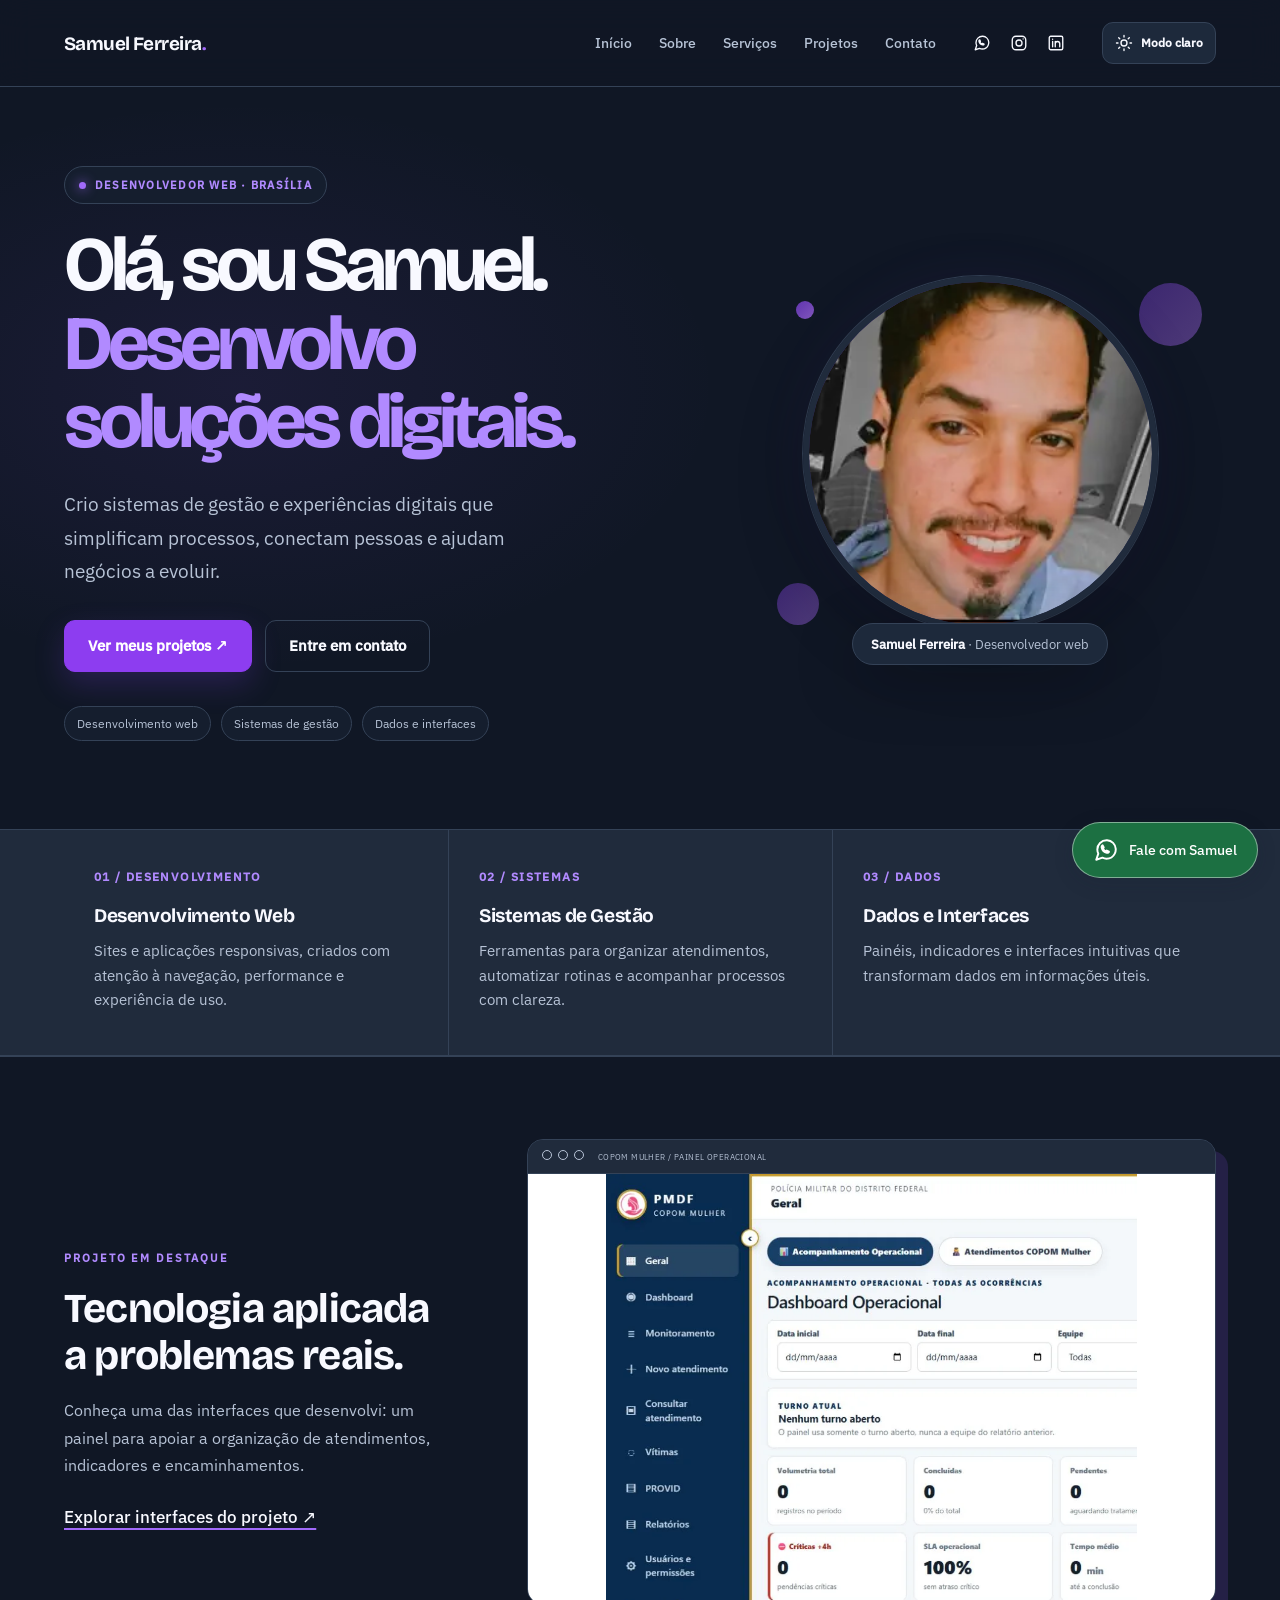
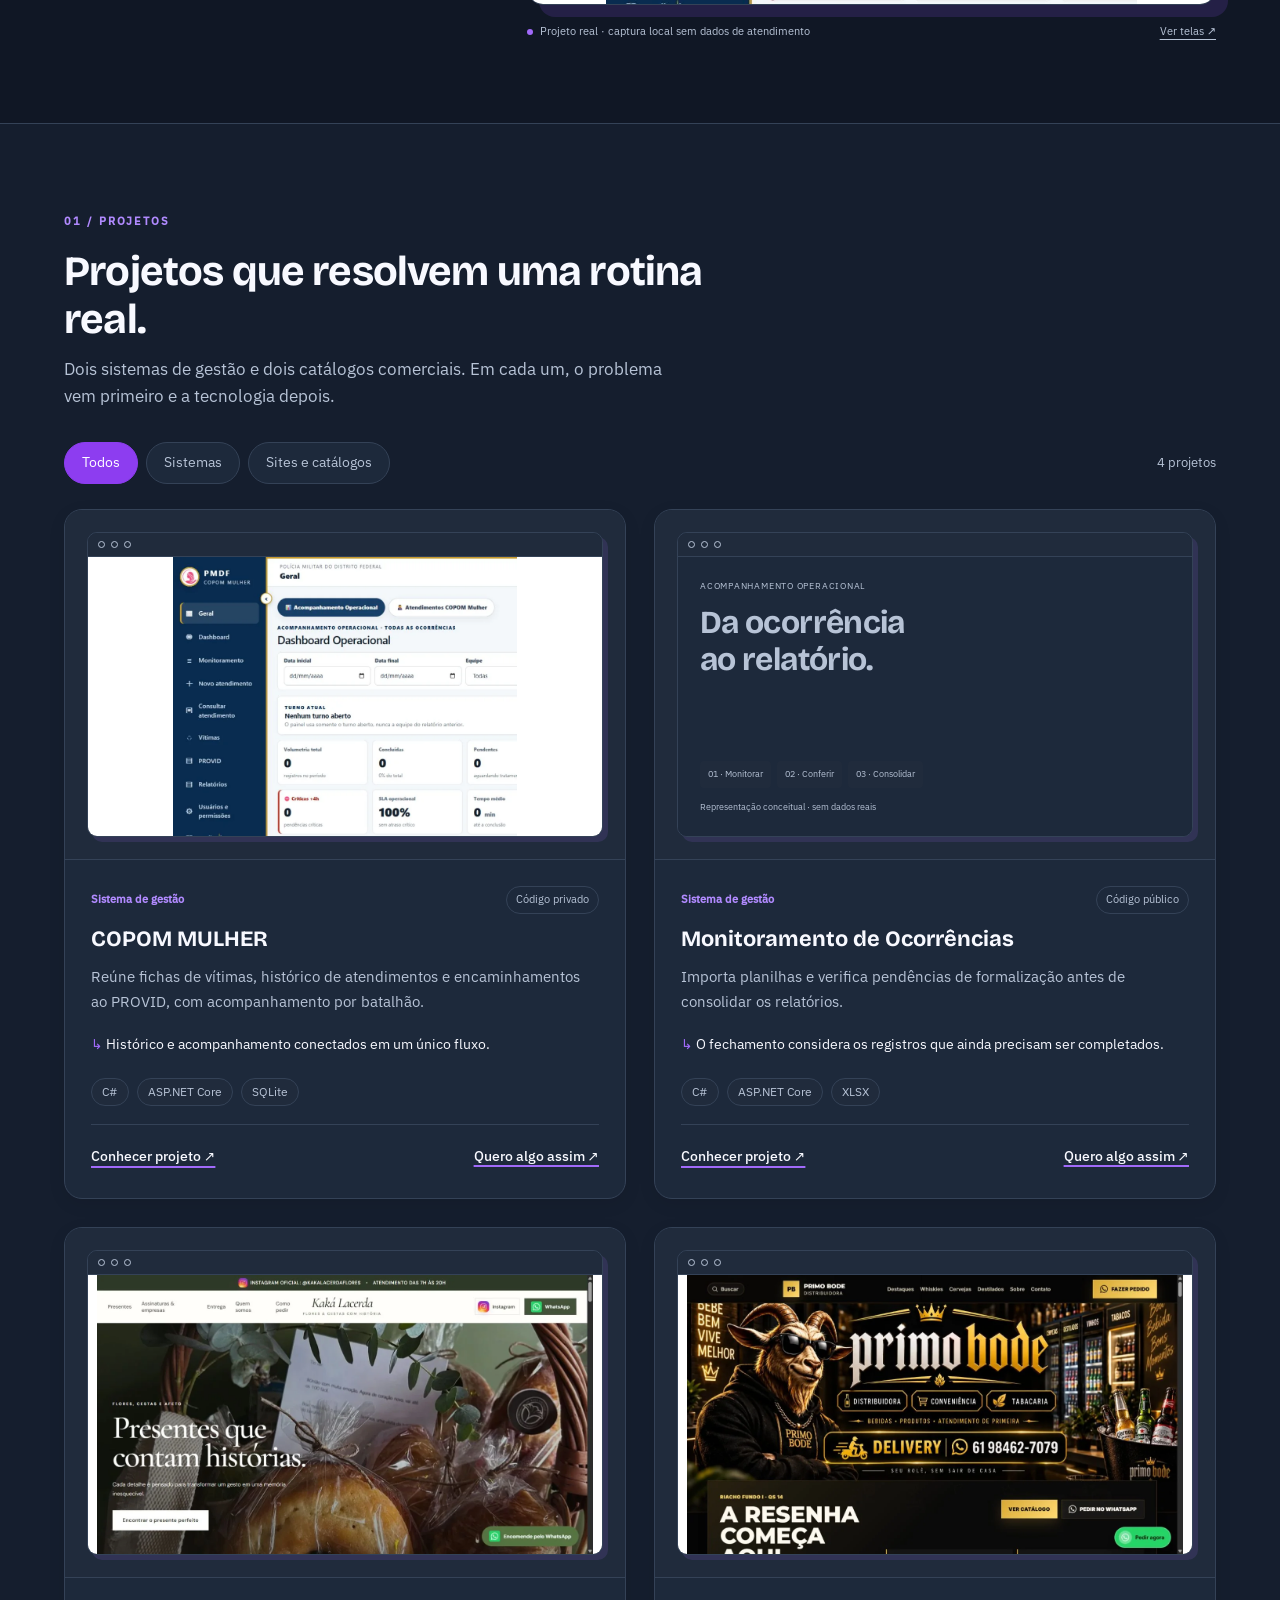
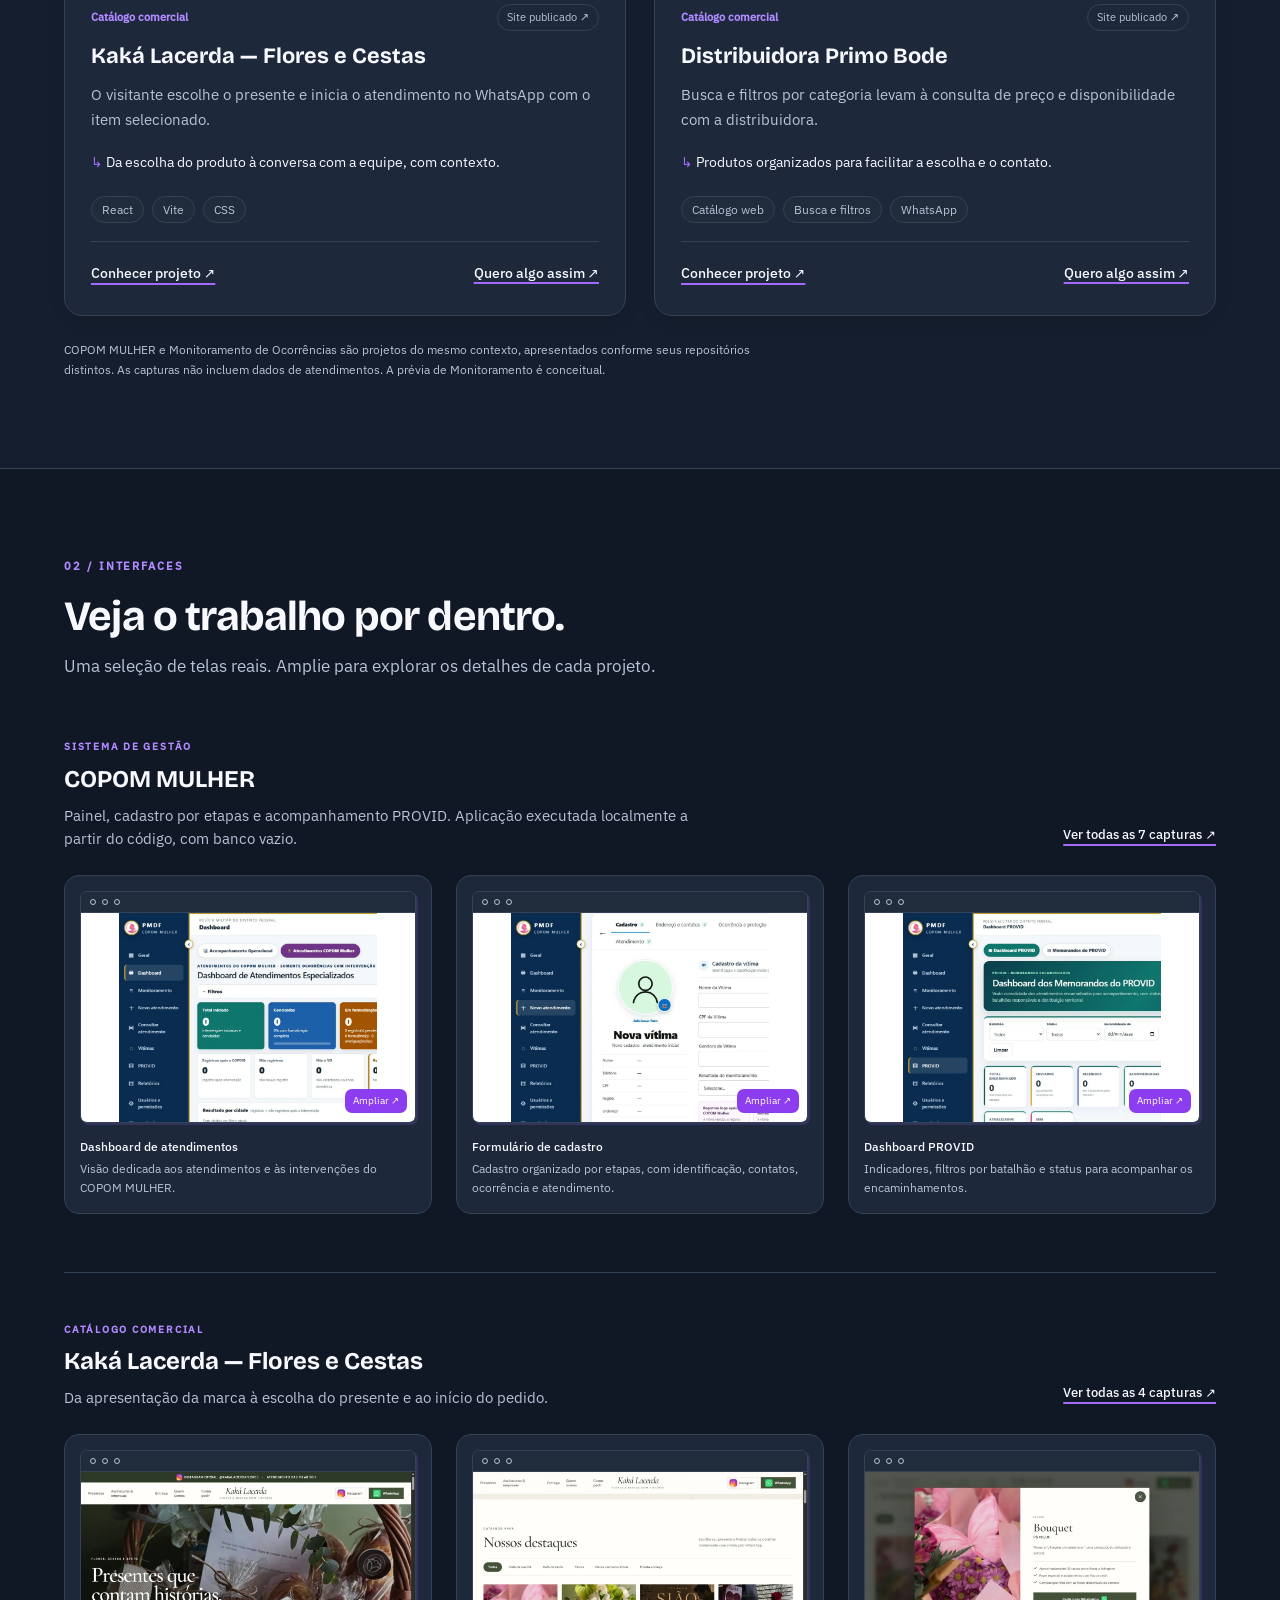
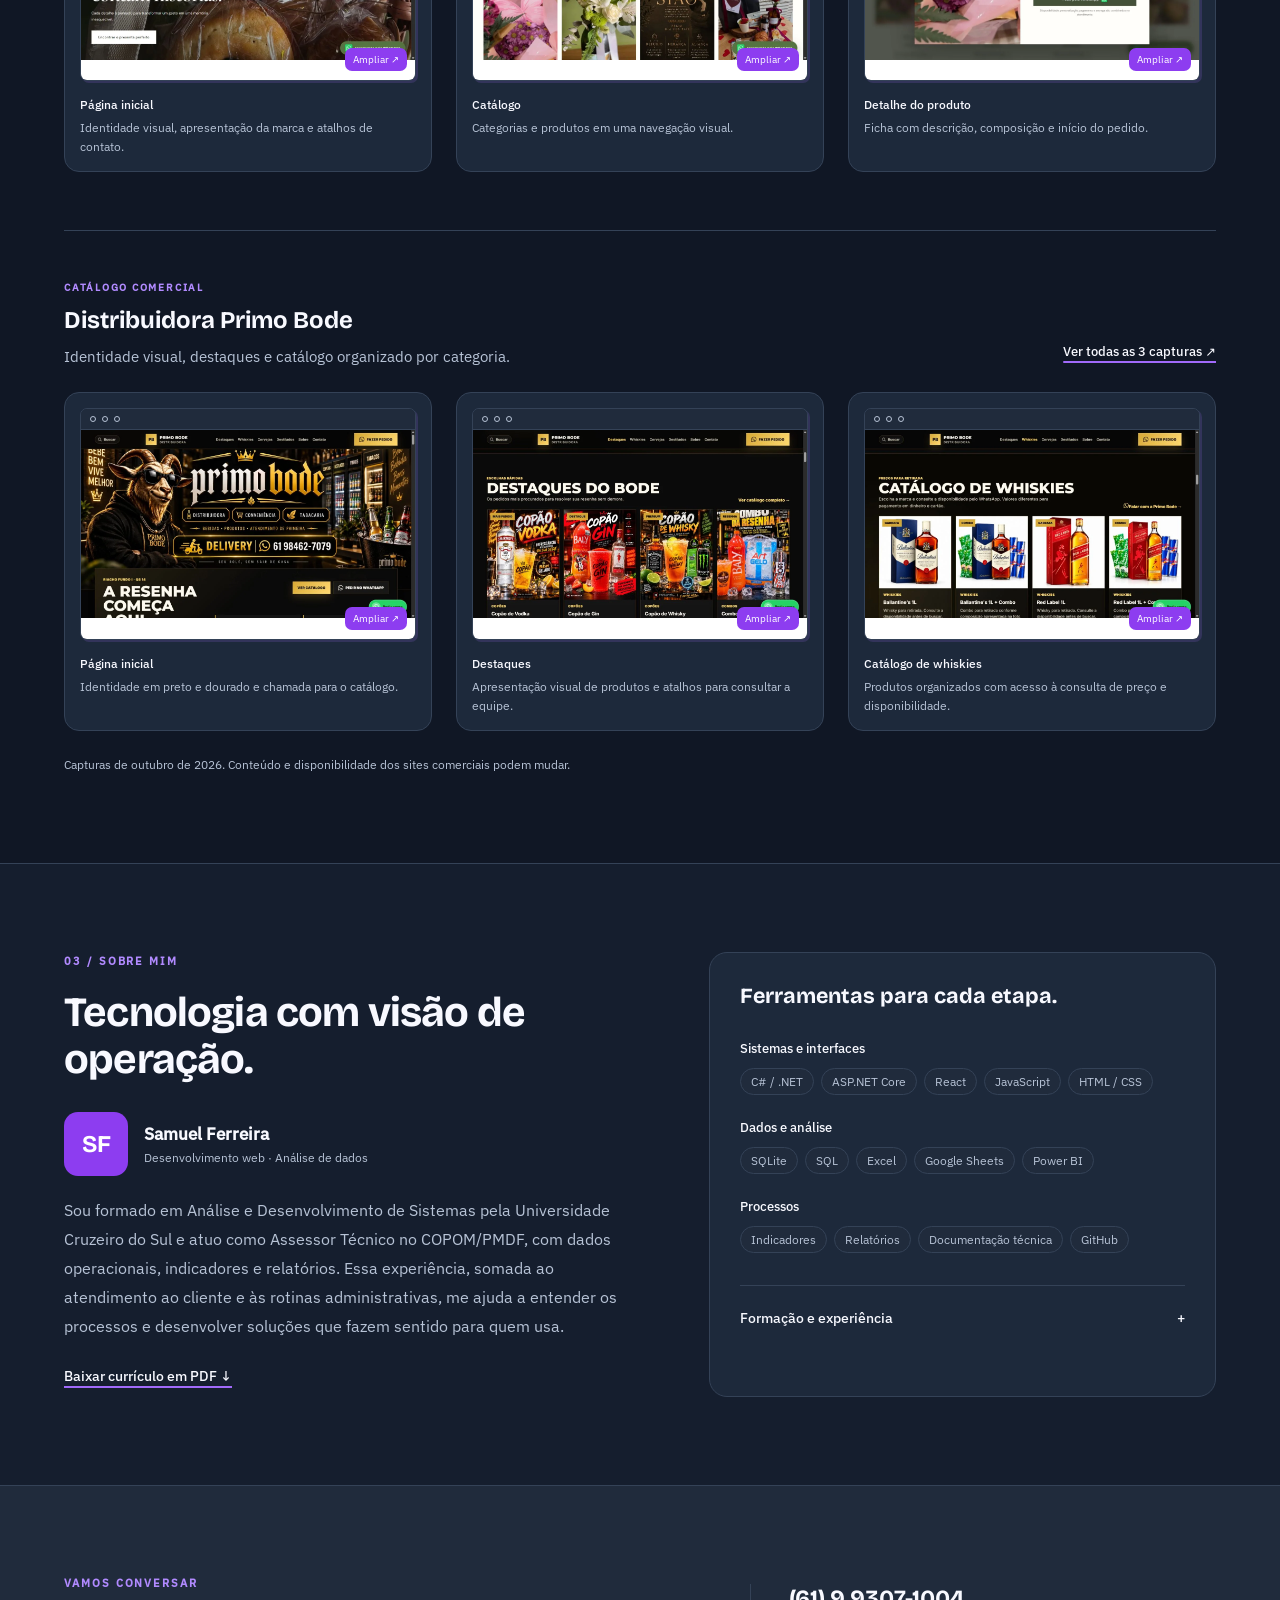
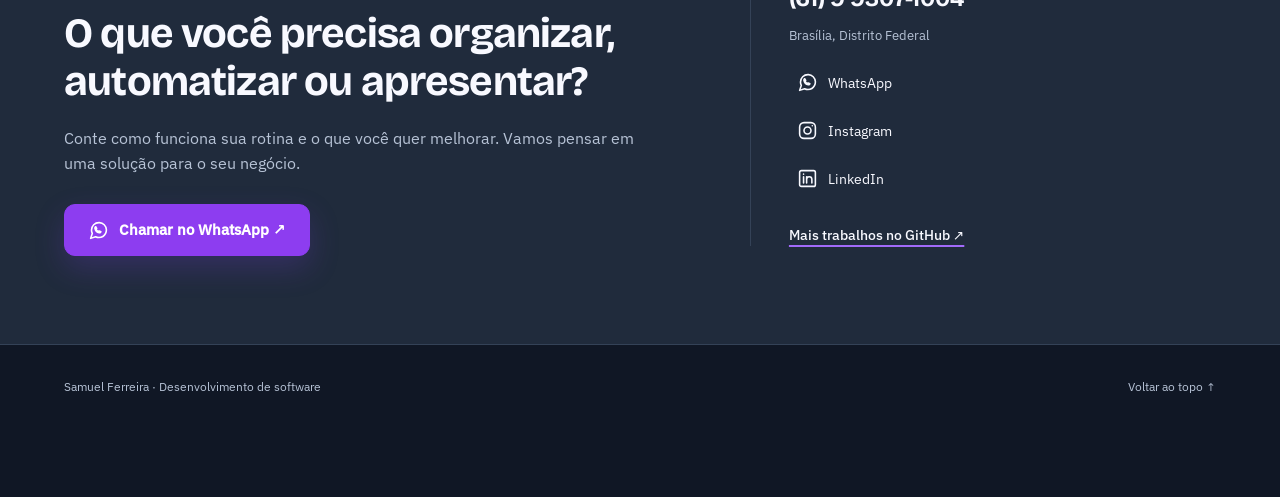
==== commit d2091ef1: "feat: usar foto original de Samuel no destaque do portfólio" ====
--- a/index.html
+++ b/index.html
@@ -133,7 +133,7 @@
 </head>
 <body><a class="skip-link" href="#conteudo">Pular para o conteúdo</a><header><div class="wrap"><a class="marca" href="#inicio">Samuel Ferreira<span class="brand-dot" aria-hidden="true">.</span></a><nav aria-label="Principal"><a href="#inicio">Início</a><a href="#sobre">Sobre</a><a href="#servicos">Serviços</a><a href="#projetos">Projetos</a><a href="#contato">Contato</a></nav><div class="socials" aria-label="Redes e contato"><a class="social-link" href="https://wa.me/5561993071004?text=Ol%C3%A1%2C%20Samuel!%20Conheci%20seu%20portf%C3%B3lio%20e%20gostaria%20de%20conversar%20sobre%20um%20projeto." target="_blank" rel="noopener noreferrer" aria-label="WhatsApp de Samuel Ferreira"><svg viewBox="0 0 24 24" fill="none" stroke="currentColor" stroke-width="1.8" stroke-linecap="round" stroke-linejoin="round" aria-hidden="true"><path d="M21 11.5a8.4 8.4 0 0 1-.9 3.8 8.5 8.5 0 0 1-7.6 4.7 8.4 8.4 0 0 1-3.8-.9L3 21l1.9-5.7a8.4 8.4 0 0 1-.9-3.8A8.5 8.5 0 0 1 12.5 3h.5a8.5 8.5 0 0 1 8 8v.5Z"/><path d="M9 7.8c-.8 0-1.2 1-1 1.9.5 2.4 2.4 4.3 4.8 4.8.9.2 1.9-.2 1.9-1l-2-1-1 .7c-1.1-.5-2-1.4-2.5-2.5l.7-1-1-1.9Z"/></svg></a><a class="social-link" href="https://www.instagram.com/samferreiras2/" target="_blank" rel="noopener noreferrer" aria-label="Instagram de Samuel Ferreira"><svg viewBox="0 0 24 24" fill="none" stroke="currentColor" stroke-width="1.8" stroke-linecap="round" stroke-linejoin="round" aria-hidden="true"><rect x="3" y="3" width="18" height="18" rx="5"/><circle cx="12" cy="12" r="4"/><path d="M17.5 6.5h.01"/></svg></a><a class="social-link" href="https://www.linkedin.com/in/samuel-silas-dos-santos-ferreira-928618174/" target="_blank" rel="noopener noreferrer" aria-label="LinkedIn de Samuel Ferreira"><svg viewBox="0 0 24 24" fill="none" stroke="currentColor" stroke-width="1.8" stroke-linecap="round" stroke-linejoin="round" aria-hidden="true"><rect x="3" y="3" width="18" height="18" rx="2"/><path d="M7.5 10v7M7.5 7h.01M11 17v-7m0 3c0-4 6-4 6 0v4"/></svg></a></div><button type="button" class="theme-toggle" id="theme-toggle" aria-label="Ativar modo claro" aria-pressed="false" title="Alternar tema claro/escuro"><svg class="icon-sun" viewBox="0 0 24 24" fill="none" stroke="currentColor" stroke-width="1.8" stroke-linecap="round" stroke-linejoin="round" aria-hidden="true"><circle cx="12" cy="12" r="4"/><path d="M12 2v2m0 16v2M4.93 4.93l1.42 1.42m11.3 11.3 1.42 1.42M2 12h2m16 0h2M4.93 19.07l1.42-1.42m11.3-11.3 1.42-1.42"/></svg><svg class="icon-moon" viewBox="0 0 24 24" fill="none" stroke="currentColor" stroke-width="1.8" stroke-linecap="round" stroke-linejoin="round" aria-hidden="true"><path d="M20.3 15.6A8.5 8.5 0 0 1 8.4 3.7a8.5 8.5 0 1 0 11.9 11.9Z"/></svg><span class="theme-toggle-label">Modo claro</span></button></div></header><main id="conteudo"><div class="hero" id="inicio">
 <div class="hero-copy"><span class="eyebrow">DESENVOLVEDOR WEB · BRASÍLIA</span><h1>Olá, sou Samuel.<span>Desenvolvo soluções digitais.</span></h1><p>Crio sistemas de gestão e experiências digitais que simplificam processos, conectam pessoas e ajudam negócios a evoluir.</p><div class="acoes"><a class="btn primario" href="#projetos">Ver meus projetos ↗</a><a class="btn secundario" href="#contato">Entre em contato</a></div><div class="hero-proof"><span>Desenvolvimento web</span><span>Sistemas de gestão</span><span>Dados e interfaces</span></div></div>
-<div class="portrait-stage" aria-label="Apresentação visual de Samuel Ferreira"><span class="orbit orbit-a" aria-hidden="true"></span><span class="orbit orbit-b" aria-hidden="true"></span><span class="orbit orbit-c" aria-hidden="true"></span><div class="portrait-ring"><span class="portrait-fallback" aria-hidden="true">SF</span><img src="https://avatars.githubusercontent.com/u/118576462?v=4" alt="Foto de perfil do GitHub de Samuel Ferreira" width="360" height="360" fetchpriority="high" decoding="async" onerror="this.hidden=true"></div><div class="portrait-caption"><strong>Samuel Ferreira</strong> · Desenvolvedor web</div></div>
+<div class="portrait-stage" aria-label="Apresentação visual de Samuel Ferreira"><span class="orbit orbit-a" aria-hidden="true"></span><span class="orbit orbit-b" aria-hidden="true"></span><span class="orbit orbit-c" aria-hidden="true"></span><div class="portrait-ring"><span class="portrait-fallback" aria-hidden="true">SF</span><img src="samuel-portrait.webp" alt="Foto de Samuel Ferreira" width="260" height="260" fetchpriority="high" decoding="async" onerror="this.hidden=true"></div><div class="portrait-caption"><strong>Samuel Ferreira</strong> · Desenvolvedor web</div></div>
 </div>
 <div class="services-strip" id="servicos"><div class="wrap services-grid">
 <article class="service-card"><span class="service-index">01 / DESENVOLVIMENTO</span><h2>Desenvolvimento Web</h2><p>Sites e aplicações responsivas, criados com atenção à navegação, performance e experiência de uso.</p></article>
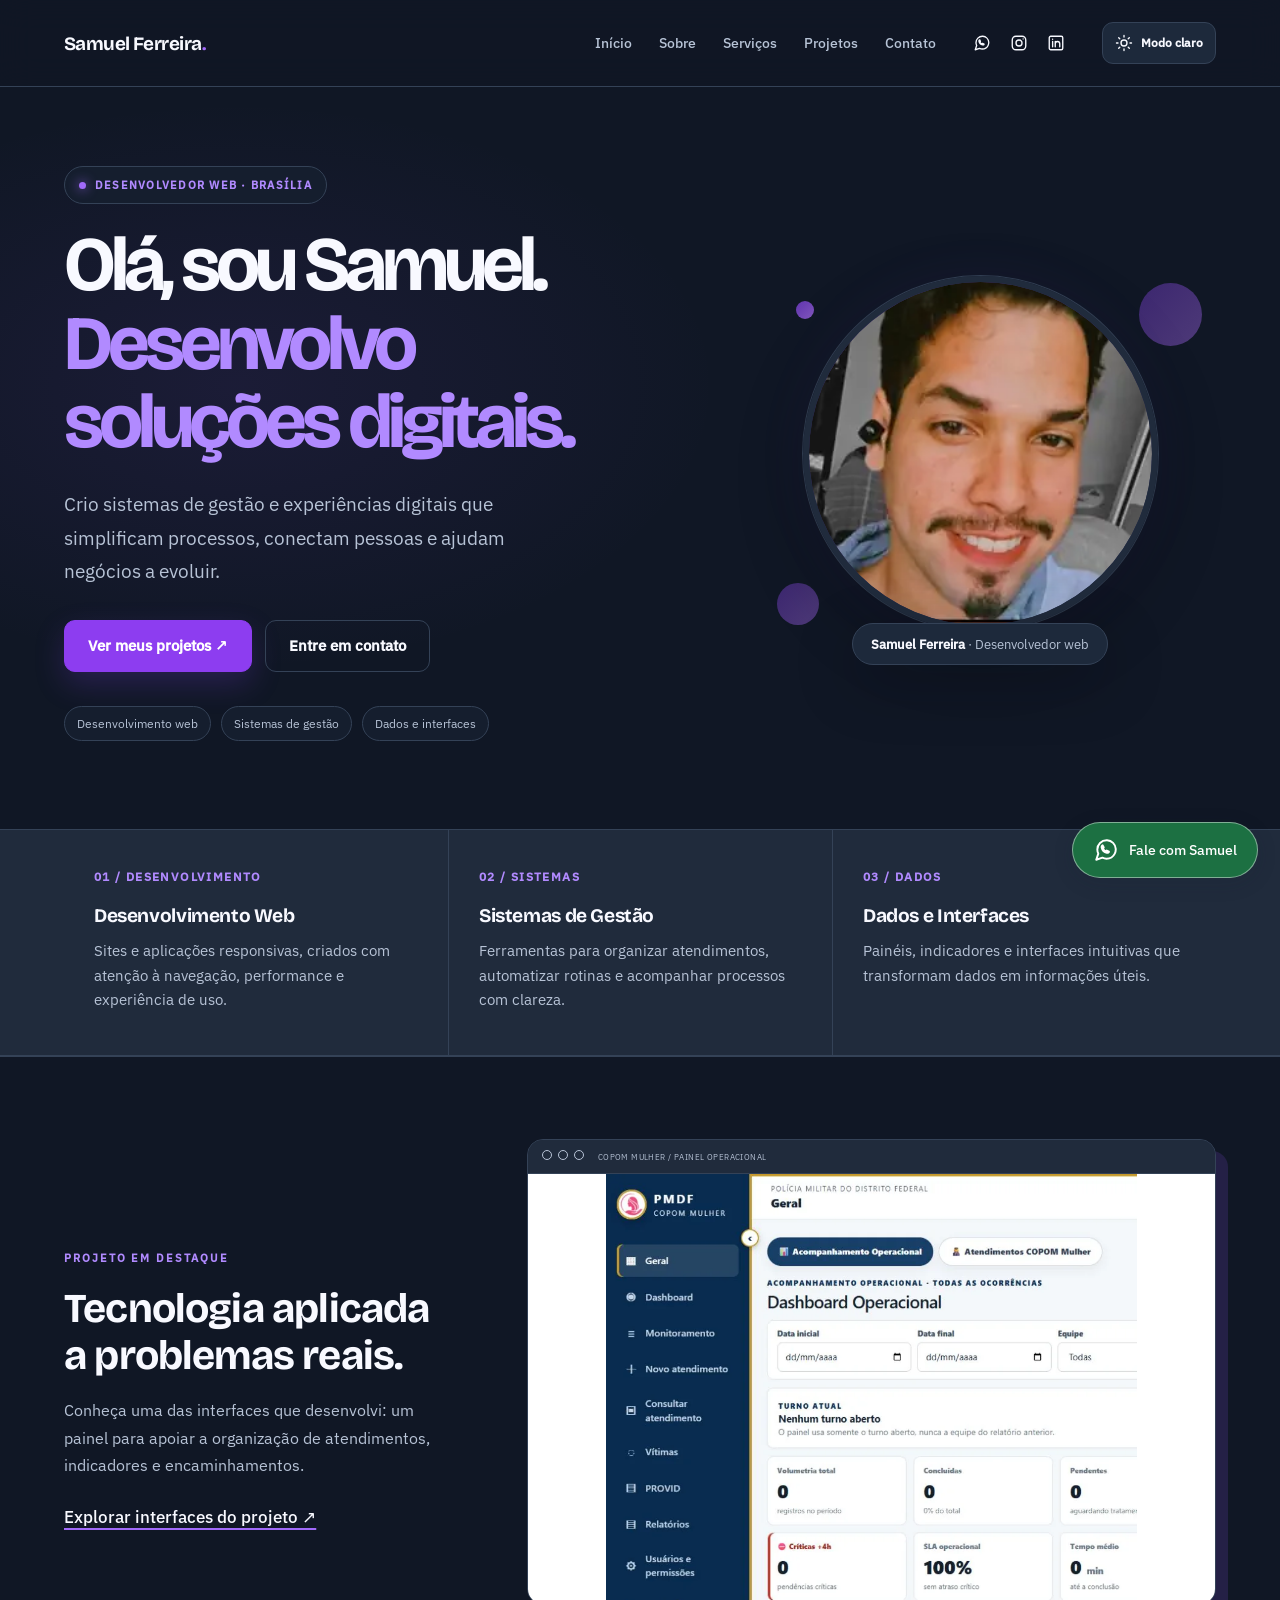
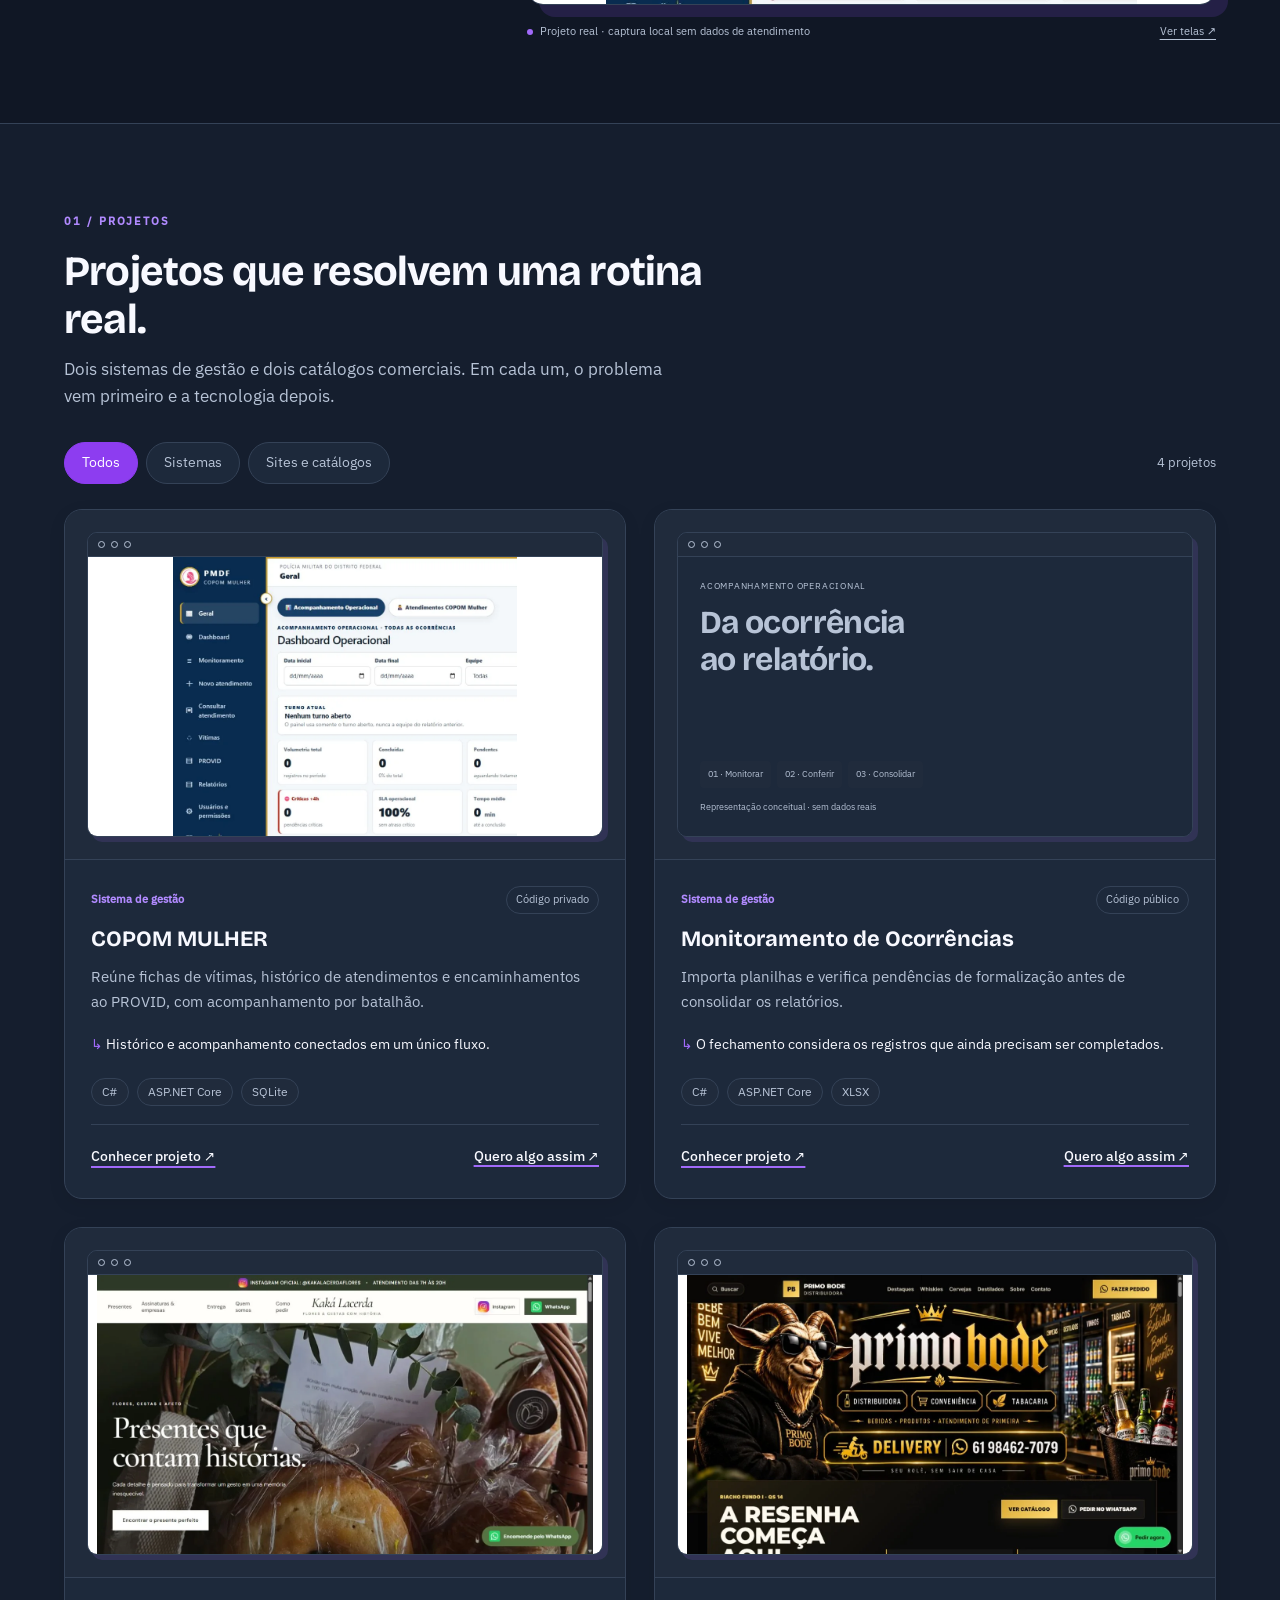
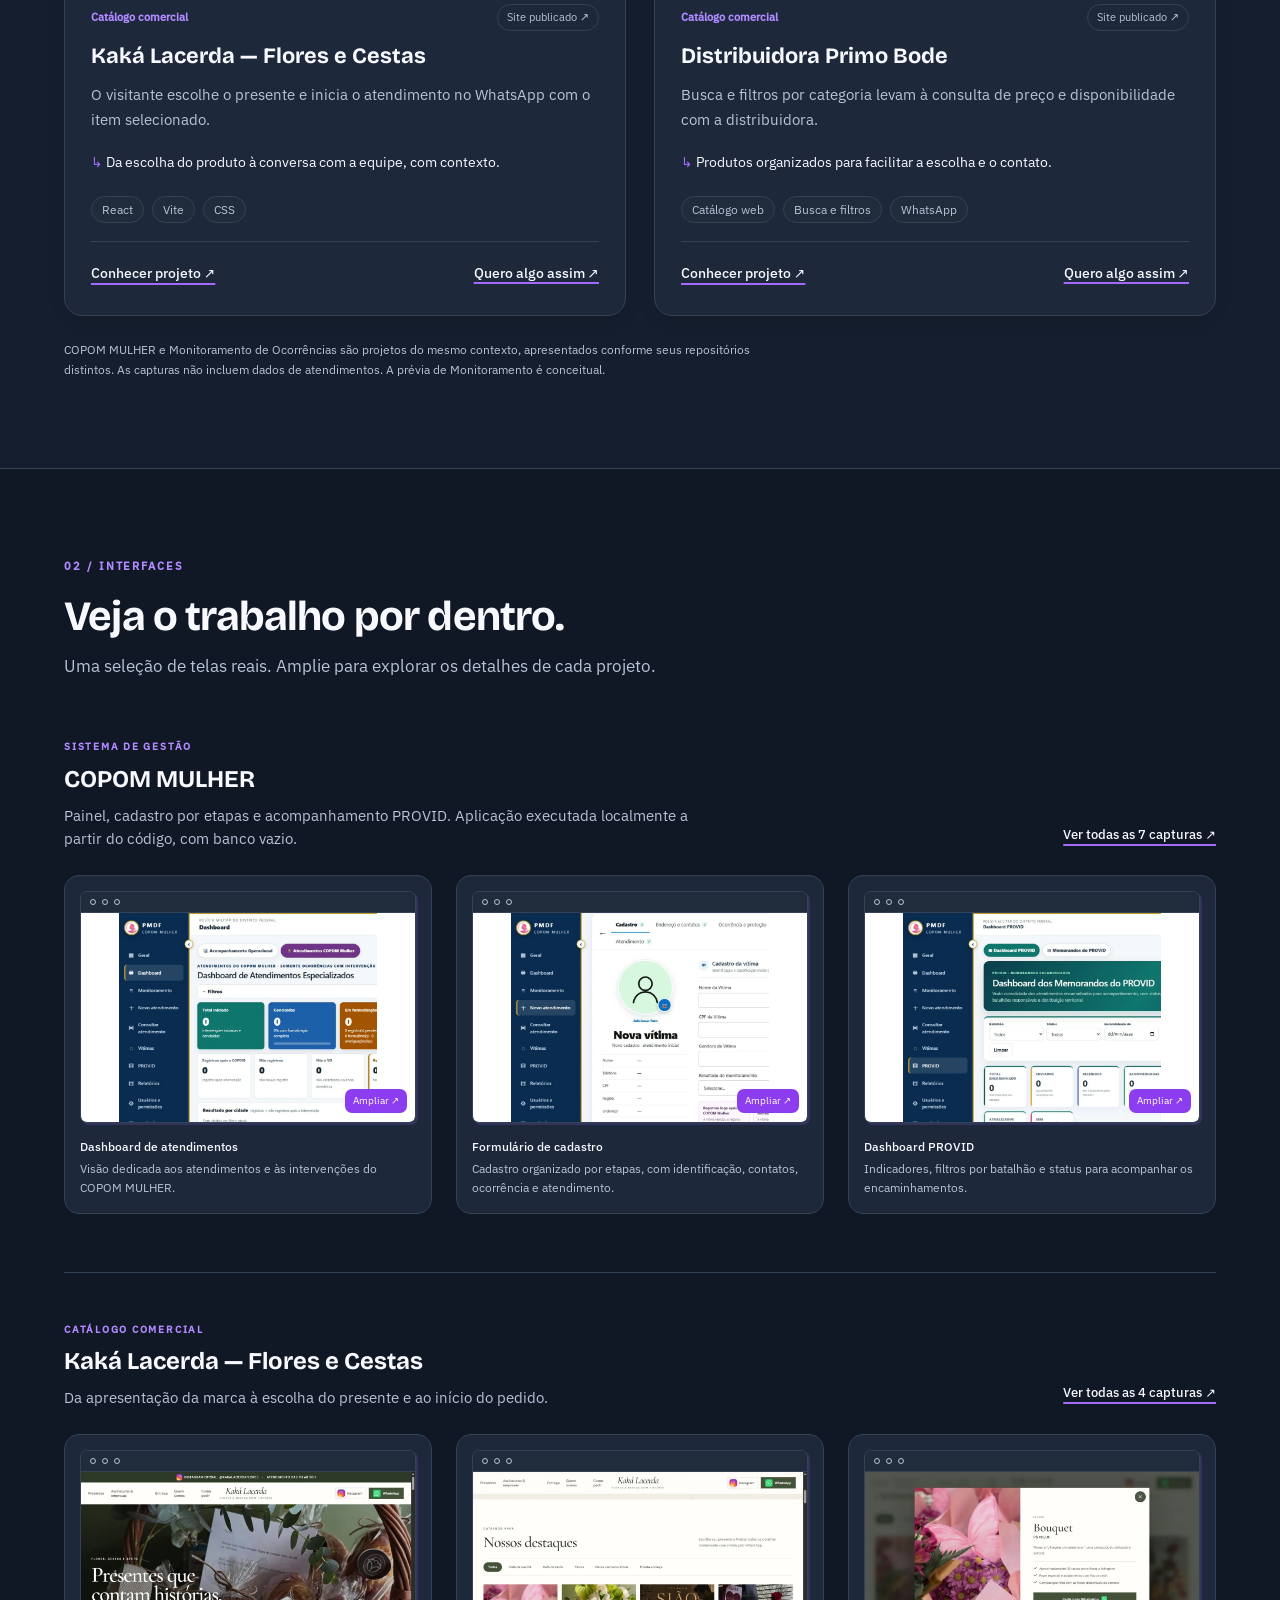
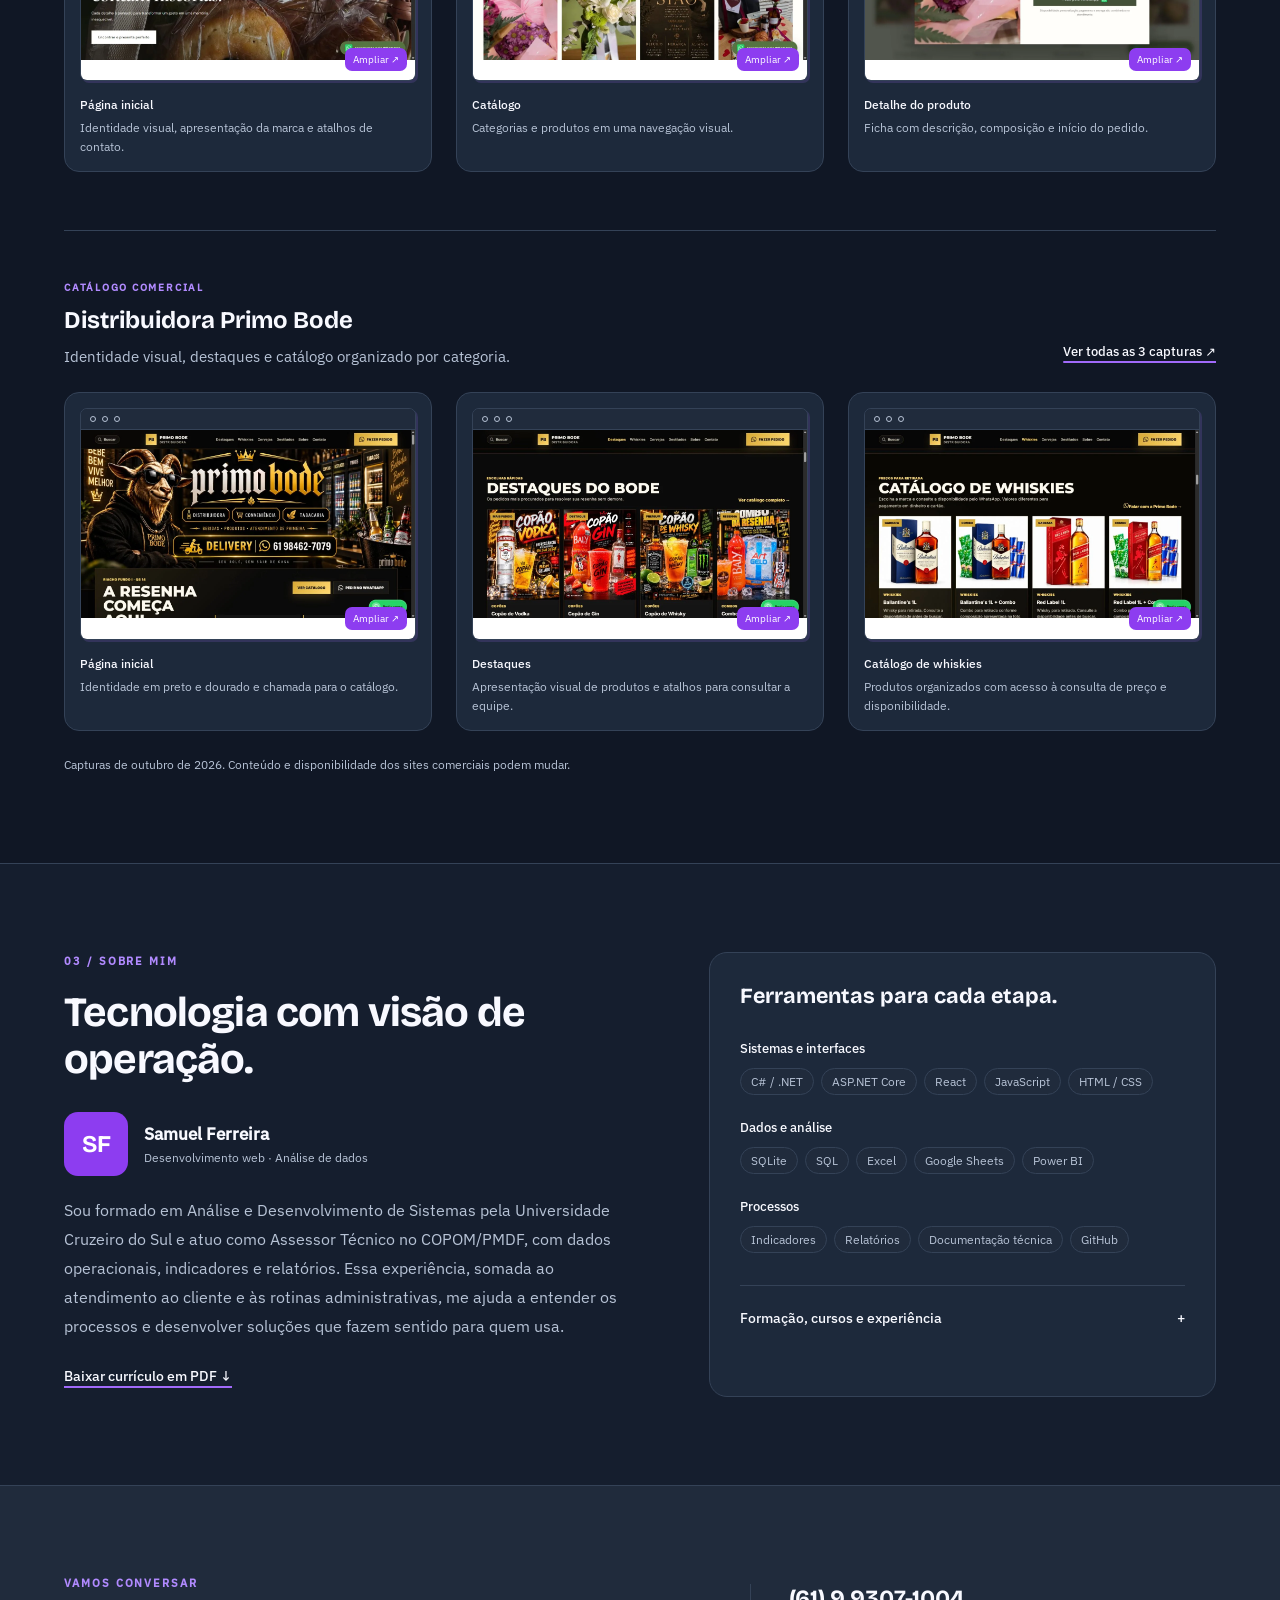
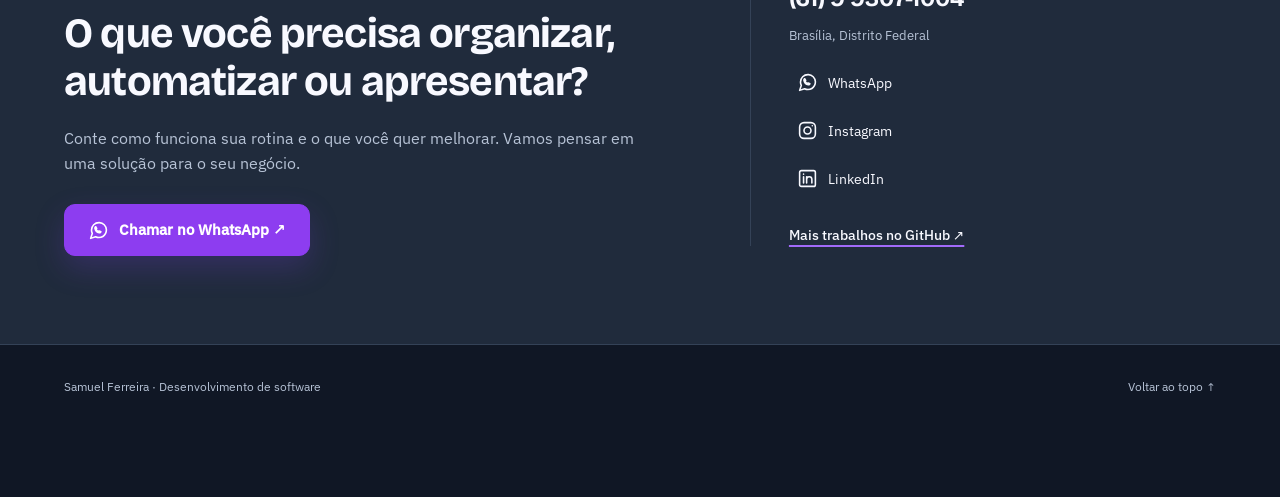
==== commit 87897809: "content: incluir certificado de IA em cursos e qualificações" ====
--- a/index.html
+++ b/index.html
@@ -141,4 +141,4 @@
 <article class="service-card"><span class="service-index">03 / DADOS</span><h2>Dados e Interfaces</h2><p>Painéis, indicadores e interfaces intuitivas que transformam dados em informações úteis.</p></article>
 </div></div>
 <section class="spotlight" aria-label="Projeto em destaque"><div class="wrap spotlight-layout"><div class="spotlight-copy"><span class="eyebrow">PROJETO EM DESTAQUE</span><h2>Tecnologia aplicada a problemas reais.</h2><p>Conheça uma das interfaces que desenvolvi: um painel para apoiar a organização de atendimentos, indicadores e encaminhamentos.</p><a class="text-link" href="#interfaces-copom">Explorar interfaces do projeto ↗</a></div><figure class="hero-project"><div class="janela"><div class="barra" aria-hidden="true"><i></i><i></i><i></i><span>COPOM MULHER / PAINEL OPERACIONAL</span></div><img src="copom-geral.webp" width="1280" height="800" alt="Interface do painel operacional COPOM MULHER com banco de dados vazio" loading="lazy" decoding="async"></div><figcaption><span class="status-dot" aria-hidden="true"></span>Projeto real · captura local sem dados de atendimento <a href="#interfaces-copom">Ver telas ↗</a></figcaption></figure></div></section>
-<section id="projetos"><div class="wrap"><span class="eyebrow">01 / PROJETOS</span><h2>Projetos que resolvem uma rotina real.</h2><p class="intro">Dois sistemas de gestão e dois catálogos comerciais. Em cada um, o problema vem primeiro e a tecnologia depois.</p><div class="filter-bar"><div class="filters" role="group" aria-label="Filtrar projetos"><button class="filter" data-filter="all" aria-pressed="true">Todos</button><button class="filter" data-filter="system" aria-pressed="false">Sistemas</button><button class="filter" data-filter="site" aria-pressed="false">Sites e catálogos</button></div><span id="project-count" aria-live="polite">4 projetos</span></div><div class="grade"><article class="card" data-category="system"><div class="imagem"><a href="#interfaces-copom" aria-label="Ver interfaces de COPOM MULHER"><div class="janela"><div class="barra" aria-hidden="true"><i></i><i></i><i></i><span></span></div><img src="copom-geral.webp" alt="COPOM MULHER — captura real da interface" width="1280" height="800" loading="lazy" decoding="async"></div></a></div><div class="corpo"><div class="card-meta"><span class="tipo">Sistema de gestão</span><span class="privado">Código privado</span></div><h3>COPOM MULHER</h3><p>Reúne fichas de vítimas, histórico de atendimentos e encaminhamentos ao PROVID, com acompanhamento por batalhão.</p><p class="resultado"><span aria-hidden="true">↳</span> Histórico e acompanhamento conectados em um único fluxo.</p><div class="tags"><span>C#</span><span>ASP.NET Core</span><span>SQLite</span></div><div class="links"><button class="text-link" data-project="copom">Conhecer projeto ↗</button><a href="https://wa.me/5561993071004?text=Ol%C3%A1%2C%20Samuel!%20Vi%20o%20projeto%20COPOM%20MULHER%20no%20seu%20portf%C3%B3lio%20e%20gostaria%20de%20uma%20solu%C3%A7%C3%A3o%20para%20meu%20neg%C3%B3cio." target="_blank" rel="noopener noreferrer">Quero algo assim ↗</a></div></div></article><article class="card" data-category="system"><div class="imagem"><div class="janela"><div class="barra" aria-hidden="true"><i></i><i></i><i></i><span></span></div><div class="concept"><span>ACOMPANHAMENTO OPERACIONAL</span><strong>Da ocorrência<br>ao relatório.</strong><div><span>01 · Monitorar</span><span>02 · Conferir</span><span>03 · Consolidar</span></div><small>Representação conceitual · sem dados reais</small></div></div></div><div class="corpo"><div class="card-meta"><span class="tipo">Sistema de gestão</span><span class="privado">Código público</span></div><h3>Monitoramento de Ocorrências</h3><p>Importa planilhas e verifica pendências de formalização antes de consolidar os relatórios.</p><p class="resultado"><span aria-hidden="true">↳</span> O fechamento considera os registros que ainda precisam ser completados.</p><div class="tags"><span>C#</span><span>ASP.NET Core</span><span>XLSX</span></div><div class="links"><button class="text-link" data-project="ocorrencias">Conhecer projeto ↗</button><a href="https://wa.me/5561993071004?text=Ol%C3%A1%2C%20Samuel!%20Vi%20o%20projeto%20Monitoramento%20de%20Ocorr%C3%AAncias%20no%20seu%20portf%C3%B3lio%20e%20gostaria%20de%20uma%20solu%C3%A7%C3%A3o%20para%20meu%20neg%C3%B3cio." target="_blank" rel="noopener noreferrer">Quero algo assim ↗</a></div></div></article><article class="card" data-category="site"><div class="imagem"><a href="#interfaces-flores" aria-label="Ver interfaces de Kaká Lacerda — Flores e Cestas"><div class="janela"><div class="barra" aria-hidden="true"><i></i><i></i><i></i><span></span></div><img src="kaka-inicio.webp" alt="Kaká Lacerda — Flores e Cestas — captura real da interface" width="1280" height="800" loading="lazy" decoding="async"></div></a></div><div class="corpo"><div class="card-meta"><span class="tipo">Catálogo comercial</span><span class="privado">Site publicado ↗</span></div><h3>Kaká Lacerda — Flores e Cestas</h3><p>O visitante escolhe o presente e inicia o atendimento no WhatsApp com o item selecionado.</p><p class="resultado"><span aria-hidden="true">↳</span> Da escolha do produto à conversa com a equipe, com contexto.</p><div class="tags"><span>React</span><span>Vite</span><span>CSS</span></div><div class="links"><button class="text-link" data-project="flores">Conhecer projeto ↗</button><a href="https://wa.me/5561993071004?text=Ol%C3%A1%2C%20Samuel!%20Vi%20o%20projeto%20Kak%C3%A1%20Lacerda%20%E2%80%94%20Flores%20e%20Cestas%20no%20seu%20portf%C3%B3lio%20e%20gostaria%20de%20uma%20solu%C3%A7%C3%A3o%20para%20meu%20neg%C3%B3cio." target="_blank" rel="noopener noreferrer">Quero algo assim ↗</a></div></div></article><article class="card" data-category="site"><div class="imagem"><a href="#interfaces-primo" aria-label="Ver interfaces de Distribuidora Primo Bode"><div class="janela"><div class="barra" aria-hidden="true"><i></i><i></i><i></i><span></span></div><img src="primo-inicio.webp" alt="Distribuidora Primo Bode — captura real da interface" width="1280" height="800" loading="lazy" decoding="async"></div></a></div><div class="corpo"><div class="card-meta"><span class="tipo">Catálogo comercial</span><span class="privado">Site publicado ↗</span></div><h3>Distribuidora Primo Bode</h3><p>Busca e filtros por categoria levam à consulta de preço e disponibilidade com a distribuidora.</p><p class="resultado"><span aria-hidden="true">↳</span> Produtos organizados para facilitar a escolha e o contato.</p><div class="tags"><span>Catálogo web</span><span>Busca e filtros</span><span>WhatsApp</span></div><div class="links"><button class="text-link" data-project="primo">Conhecer projeto ↗</button><a href="https://wa.me/5561993071004?text=Ol%C3%A1%2C%20Samuel!%20Vi%20o%20projeto%20Distribuidora%20Primo%20Bode%20no%20seu%20portf%C3%B3lio%20e%20gostaria%20de%20uma%20solu%C3%A7%C3%A3o%20para%20meu%20neg%C3%B3cio." target="_blank" rel="noopener noreferrer">Quero algo assim ↗</a></div></div></article></div><p class="caption">COPOM MULHER e Monitoramento de Ocorrências são projetos do mesmo contexto, apresentados conforme seus repositórios distintos. As capturas não incluem dados de atendimentos. A prévia de Monitoramento é conceitual.</p></div></section><section id="interfaces"><div class="wrap"><span class="eyebrow">02 / INTERFACES</span><h2>Veja o trabalho por dentro.</h2><p class="intro">Uma seleção de telas reais. Amplie para explorar os detalhes de cada projeto.</p><article class="showcase" id="interfaces-copom"><div class="showcase-heading"><div><span class="eyebrow">SISTEMA DE GESTÃO</span><h3>COPOM MULHER</h3><p>Painel, cadastro por etapas e acompanhamento PROVID. Aplicação executada localmente a partir do código, com banco vazio.</p></div><button class="text-link" data-screen="7">Ver todas as 7 capturas ↗</button></div><div class="screen-grid"><figure><button class="screen-trigger" data-screen="8" aria-label="Ampliar: COPOM MULHER · Dashboard de atendimentos"><div class="janela"><div class="barra" aria-hidden="true"><i></i><i></i><i></i><span></span></div><img src="copom-dashboard.webp" width="1280" height="800" alt="COPOM MULHER · Dashboard de atendimentos" loading="lazy" decoding="async"></div><span class="zoom" aria-hidden="true">Ampliar ↗</span></button><figcaption><b>Dashboard de atendimentos</b><span>Visão dedicada aos atendimentos e às intervenções do COPOM MULHER.</span></figcaption></figure><figure><button class="screen-trigger" data-screen="11" aria-label="Ampliar: COPOM MULHER · Formulário de cadastro"><div class="janela"><div class="barra" aria-hidden="true"><i></i><i></i><i></i><span></span></div><img src="copom-formulario.webp" width="1280" height="800" alt="COPOM MULHER · Formulário de cadastro" loading="lazy" decoding="async"></div><span class="zoom" aria-hidden="true">Ampliar ↗</span></button><figcaption><b>Formulário de cadastro</b><span>Cadastro organizado por etapas, com identificação, contatos, ocorrência e atendimento.</span></figcaption></figure><figure><button class="screen-trigger" data-screen="12" aria-label="Ampliar: COPOM MULHER · Dashboard PROVID"><div class="janela"><div class="barra" aria-hidden="true"><i></i><i></i><i></i><span></span></div><img src="copom-provid.webp" width="1280" height="800" alt="COPOM MULHER · Dashboard PROVID" loading="lazy" decoding="async"></div><span class="zoom" aria-hidden="true">Ampliar ↗</span></button><figcaption><b>Dashboard PROVID</b><span>Indicadores, filtros por batalhão e status para acompanhar os encaminhamentos.</span></figcaption></figure></div></article><article class="showcase" id="interfaces-flores"><div class="showcase-heading"><div><span class="eyebrow">CATÁLOGO COMERCIAL</span><h3>Kaká Lacerda — Flores e Cestas</h3><p>Da apresentação da marca à escolha do presente e ao início do pedido.</p></div><button class="text-link" data-screen="0">Ver todas as 4 capturas ↗</button></div><div class="screen-grid"><figure><button class="screen-trigger" data-screen="0" aria-label="Ampliar: Kaká Lacerda · Página inicial"><div class="janela"><div class="barra" aria-hidden="true"><i></i><i></i><i></i><span></span></div><img src="kaka-inicio.webp" width="1280" height="800" alt="Kaká Lacerda · Página inicial" loading="lazy" decoding="async"></div><span class="zoom" aria-hidden="true">Ampliar ↗</span></button><figcaption><b>Página inicial</b><span>Identidade visual, apresentação da marca e atalhos de contato.</span></figcaption></figure><figure><button class="screen-trigger" data-screen="1" aria-label="Ampliar: Kaká Lacerda · Catálogo"><div class="janela"><div class="barra" aria-hidden="true"><i></i><i></i><i></i><span></span></div><img src="kaka-catalogo.webp" width="1280" height="800" alt="Kaká Lacerda · Catálogo" loading="lazy" decoding="async"></div><span class="zoom" aria-hidden="true">Ampliar ↗</span></button><figcaption><b>Catálogo</b><span>Categorias e produtos em uma navegação visual.</span></figcaption></figure><figure><button class="screen-trigger" data-screen="2" aria-label="Ampliar: Kaká Lacerda · Detalhe do produto"><div class="janela"><div class="barra" aria-hidden="true"><i></i><i></i><i></i><span></span></div><img src="kaka-produto.webp" width="1280" height="800" alt="Kaká Lacerda · Detalhe do produto" loading="lazy" decoding="async"></div><span class="zoom" aria-hidden="true">Ampliar ↗</span></button><figcaption><b>Detalhe do produto</b><span>Ficha com descrição, composição e início do pedido.</span></figcaption></figure></div></article><article class="showcase" id="interfaces-primo"><div class="showcase-heading"><div><span class="eyebrow">CATÁLOGO COMERCIAL</span><h3>Distribuidora Primo Bode</h3><p>Identidade visual, destaques e catálogo organizado por categoria.</p></div><button class="text-link" data-screen="4">Ver todas as 3 capturas ↗</button></div><div class="screen-grid"><figure><button class="screen-trigger" data-screen="4" aria-label="Ampliar: Primo Bode · Página inicial"><div class="janela"><div class="barra" aria-hidden="true"><i></i><i></i><i></i><span></span></div><img src="primo-inicio.webp" width="1280" height="800" alt="Primo Bode · Página inicial" loading="lazy" decoding="async"></div><span class="zoom" aria-hidden="true">Ampliar ↗</span></button><figcaption><b>Página inicial</b><span>Identidade em preto e dourado e chamada para o catálogo.</span></figcaption></figure><figure><button class="screen-trigger" data-screen="5" aria-label="Ampliar: Primo Bode · Destaques"><div class="janela"><div class="barra" aria-hidden="true"><i></i><i></i><i></i><span></span></div><img src="primo-ofertas.webp" width="1280" height="800" alt="Primo Bode · Destaques" loading="lazy" decoding="async"></div><span class="zoom" aria-hidden="true">Ampliar ↗</span></button><figcaption><b>Destaques</b><span>Apresentação visual de produtos e atalhos para consultar a equipe.</span></figcaption></figure><figure><button class="screen-trigger" data-screen="6" aria-label="Ampliar: Primo Bode · Catálogo de whiskies"><div class="janela"><div class="barra" aria-hidden="true"><i></i><i></i><i></i><span></span></div><img src="primo-catalogo.webp" width="1280" height="800" alt="Primo Bode · Catálogo de whiskies" loading="lazy" decoding="async"></div><span class="zoom" aria-hidden="true">Ampliar ↗</span></button><figcaption><b>Catálogo de whiskies</b><span>Produtos organizados com acesso à consulta de preço e disponibilidade.</span></figcaption></figure></div></article><p class="caption">Capturas de outubro de 2026. Conteúdo e disponibilidade dos sites comerciais podem mudar.</p></div></section><section id="sobre"><div class="wrap about"><div class="about-copy"><span class="eyebrow">03 / SOBRE MIM</span><h2>Tecnologia com visão de operação.</h2><div class="profile"><span class="monogram" aria-hidden="true">SF</span><div><b>Samuel Ferreira</b><span>Desenvolvimento web · Análise de dados</span></div></div><p>Sou formado em Análise e Desenvolvimento de Sistemas pela Universidade Cruzeiro do Sul e atuo como Assessor Técnico no COPOM/PMDF, com dados operacionais, indicadores e relatórios. Essa experiência, somada ao atendimento ao cliente e às rotinas administrativas, me ajuda a entender os processos e desenvolver soluções que fazem sentido para quem usa.</p><a class="text-link cv-link" href="curriculo-samuel-ferreira.pdf" download>Baixar currículo em PDF ↓</a></div><div class="expertise"><h3>Ferramentas para cada etapa.</h3><div class="stack-group"><h4>Sistemas e interfaces</h4><div class="tags"><span>C# / .NET</span><span>ASP.NET Core</span><span>React</span><span>JavaScript</span><span>HTML / CSS</span></div></div><div class="stack-group"><h4>Dados e análise</h4><div class="tags"><span>SQLite</span><span>SQL</span><span>Excel</span><span>Google Sheets</span><span>Power BI</span></div></div><div class="stack-group"><h4>Processos</h4><div class="tags"><span>Indicadores</span><span>Relatórios</span><span>Documentação técnica</span><span>GitHub</span></div></div><details class="career"><summary>Formação e experiência <span aria-hidden="true">+</span></summary><div><h4>Experiência profissional</h4><p><b>2024 — atual · Assessor Técnico</b><br>COPOM / Polícia Militar do Distrito Federal. Análise de dados operacionais, indicadores, planilhas, relatórios e apoio à organização de processos.</p><p><b>2022 — 2023 · Telemarketing ativo (estágio)</b><br>Claro. Atendimento, suporte técnico e administrativo, negociação e pesquisas de satisfação.</p><p><b>2014 — 2016 · Auxiliar administrativo (estágio)</b><br>Jovem Candango. Organização de arquivos e controle documental.</p><h4>Formação acadêmica</h4><p><b>Análise e Desenvolvimento de Sistemas</b><br>Universidade Cruzeiro do Sul · 2022 — 2024 · Concluído.</p><h4>Cursos complementares</h4><ul><li>Excel 2016 — Intermediário · Fundação Bradesco · 2025</li><li>Modelando Dados no Power BI · Fundação Bradesco · 2024</li><li>Implementando Banco de Dados · Fundação Bradesco · 2024</li></ul></div></details></div></div></section><section id="contato" class="contato"><div class="wrap contact-grid"><div><span class="eyebrow">VAMOS CONVERSAR</span><h2>O que você precisa organizar, automatizar ou apresentar?</h2><p class="intro">Conte como funciona sua rotina e o que você quer melhorar. Vamos pensar em uma solução para o seu negócio.</p><div class="acoes"><a class="btn primario" href="https://wa.me/5561993071004?text=Ol%C3%A1%2C%20Samuel!%20Conheci%20seu%20portf%C3%B3lio%20e%20gostaria%20de%20conversar%20sobre%20um%20projeto." target="_blank" rel="noopener noreferrer"><svg viewBox="0 0 24 24" fill="none" stroke="currentColor" stroke-width="1.8" stroke-linecap="round" stroke-linejoin="round" aria-hidden="true"><path d="M21 11.5a8.4 8.4 0 0 1-.9 3.8 8.5 8.5 0 0 1-7.6 4.7 8.4 8.4 0 0 1-3.8-.9L3 21l1.9-5.7a8.4 8.4 0 0 1-.9-3.8A8.5 8.5 0 0 1 12.5 3h.5a8.5 8.5 0 0 1 8 8v.5Z"/><path d="M9 7.8c-.8 0-1.2 1-1 1.9.5 2.4 2.4 4.3 4.8 4.8.9.2 1.9-.2 1.9-1l-2-1-1 .7c-1.1-.5-2-1.4-2.5-2.5l.7-1-1-1.9Z"/></svg> Chamar no WhatsApp ↗</a></div></div><div class="contact-details"><a class="phone" href="tel:+5561993071004">(61) 9 9307-1004</a><span>Brasília, Distrito Federal</span><div class="socials labeled"><a class="social-link" href="https://wa.me/5561993071004?text=Ol%C3%A1%2C%20Samuel!%20Conheci%20seu%20portf%C3%B3lio%20e%20gostaria%20de%20conversar%20sobre%20um%20projeto." target="_blank" rel="noopener noreferrer" aria-label="WhatsApp de Samuel Ferreira"><svg viewBox="0 0 24 24" fill="none" stroke="currentColor" stroke-width="1.8" stroke-linecap="round" stroke-linejoin="round" aria-hidden="true"><path d="M21 11.5a8.4 8.4 0 0 1-.9 3.8 8.5 8.5 0 0 1-7.6 4.7 8.4 8.4 0 0 1-3.8-.9L3 21l1.9-5.7a8.4 8.4 0 0 1-.9-3.8A8.5 8.5 0 0 1 12.5 3h.5a8.5 8.5 0 0 1 8 8v.5Z"/><path d="M9 7.8c-.8 0-1.2 1-1 1.9.5 2.4 2.4 4.3 4.8 4.8.9.2 1.9-.2 1.9-1l-2-1-1 .7c-1.1-.5-2-1.4-2.5-2.5l.7-1-1-1.9Z"/></svg><span>WhatsApp</span></a><a class="social-link" href="https://www.instagram.com/samferreiras2/" target="_blank" rel="noopener noreferrer" aria-label="Instagram de Samuel Ferreira"><svg viewBox="0 0 24 24" fill="none" stroke="currentColor" stroke-width="1.8" stroke-linecap="round" stroke-linejoin="round" aria-hidden="true"><rect x="3" y="3" width="18" height="18" rx="5"/><circle cx="12" cy="12" r="4"/><path d="M17.5 6.5h.01"/></svg><span>Instagram</span></a><a class="social-link" href="https://www.linkedin.com/in/samuel-silas-dos-santos-ferreira-928618174/" target="_blank" rel="noopener noreferrer" aria-label="LinkedIn de Samuel Ferreira"><svg viewBox="0 0 24 24" fill="none" stroke="currentColor" stroke-width="1.8" stroke-linecap="round" stroke-linejoin="round" aria-hidden="true"><rect x="3" y="3" width="18" height="18" rx="2"/><path d="M7.5 10v7M7.5 7h.01M11 17v-7m0 3c0-4 6-4 6 0v4"/></svg><span>LinkedIn</span></a></div><a class="text-link" href="https://github.com/SamFerreira97" target="_blank" rel="noopener noreferrer">Mais trabalhos no GitHub ↗</a></div></div></section></main><footer><div class="wrap footer-content"><span>Samuel Ferreira · Desenvolvimento de software</span><a href="#inicio">Voltar ao topo ↑</a></div></footer><dialog id="project-dialog" aria-labelledby="dialog-title"><div class="dialog-top"><span class="eyebrow" id="dialog-category"></span><button class="close" aria-label="Fechar detalhes" data-close="project-dialog">×</button></div><h2 id="dialog-title"></h2><p id="dialog-description"></p><h3>Recursos do projeto</h3><ul id="dialog-features"></ul><div class="tags" id="dialog-tags"></div><p class="caption" id="dialog-note"></p><div class="acoes"><a class="btn primario" id="dialog-action" target="_blank" rel="noopener noreferrer"></a><a class="text-link" id="dialog-contact" target="_blank" rel="noopener noreferrer">Conversar sobre uma solução ↗</a></div></dialog><dialog id="screen-dialog" aria-labelledby="screen-title"><div class="dialog-top"><h2 id="screen-title"></h2><button class="close" aria-label="Fechar imagem ampliada" data-close="screen-dialog">×</button></div><img id="screen-full" alt=""><div class="screen-pagination"><button id="screen-prev" class="text-link" aria-label="Imagem anterior">← Anterior</button><span id="screen-position" aria-live="polite"></span><button id="screen-next" class="text-link" aria-label="Próxima imagem">Próxima →</button></div><p id="screen-description" class="caption"></p></dialog><script src="portfolio.js" defer></script><script src="theme.js" defer></script><a class="floating-whatsapp" href="https://wa.me/5561993071004?text=Ol%C3%A1%2C%20Samuel!%20Conheci%20seu%20portf%C3%B3lio%20e%20gostaria%20de%20conversar%20sobre%20um%20projeto." target="_blank" rel="noopener noreferrer" aria-label="Falar com Samuel Ferreira pelo WhatsApp" title="Falar com Samuel pelo WhatsApp"><svg viewBox="0 0 24 24" fill="none" stroke="currentColor" stroke-width="1.8" stroke-linecap="round" stroke-linejoin="round" aria-hidden="true"><path d="M21 11.5a8.4 8.4 0 0 1-.9 3.8 8.5 8.5 0 0 1-7.6 4.7 8.4 8.4 0 0 1-3.8-.9L3 21l1.9-5.7a8.4 8.4 0 0 1-.9-3.8A8.5 8.5 0 0 1 12.5 3h.5a8.5 8.5 0 0 1 8 8v.5Z"/><path d="M9 7.8c-.8 0-1.2 1-1 1.9.5 2.4 2.4 4.3 4.8 4.8.9.2 1.9-.2 1.9-1l-2-1-1 .7c-1.1-.5-2-1.4-2.5-2.5l.7-1-1-1.9Z"/></svg><span>Fale com Samuel</span></a></body></html>+<section id="projetos"><div class="wrap"><span class="eyebrow">01 / PROJETOS</span><h2>Projetos que resolvem uma rotina real.</h2><p class="intro">Dois sistemas de gestão e dois catálogos comerciais. Em cada um, o problema vem primeiro e a tecnologia depois.</p><div class="filter-bar"><div class="filters" role="group" aria-label="Filtrar projetos"><button class="filter" data-filter="all" aria-pressed="true">Todos</button><button class="filter" data-filter="system" aria-pressed="false">Sistemas</button><button class="filter" data-filter="site" aria-pressed="false">Sites e catálogos</button></div><span id="project-count" aria-live="polite">4 projetos</span></div><div class="grade"><article class="card" data-category="system"><div class="imagem"><a href="#interfaces-copom" aria-label="Ver interfaces de COPOM MULHER"><div class="janela"><div class="barra" aria-hidden="true"><i></i><i></i><i></i><span></span></div><img src="copom-geral.webp" alt="COPOM MULHER — captura real da interface" width="1280" height="800" loading="lazy" decoding="async"></div></a></div><div class="corpo"><div class="card-meta"><span class="tipo">Sistema de gestão</span><span class="privado">Código privado</span></div><h3>COPOM MULHER</h3><p>Reúne fichas de vítimas, histórico de atendimentos e encaminhamentos ao PROVID, com acompanhamento por batalhão.</p><p class="resultado"><span aria-hidden="true">↳</span> Histórico e acompanhamento conectados em um único fluxo.</p><div class="tags"><span>C#</span><span>ASP.NET Core</span><span>SQLite</span></div><div class="links"><button class="text-link" data-project="copom">Conhecer projeto ↗</button><a href="https://wa.me/5561993071004?text=Ol%C3%A1%2C%20Samuel!%20Vi%20o%20projeto%20COPOM%20MULHER%20no%20seu%20portf%C3%B3lio%20e%20gostaria%20de%20uma%20solu%C3%A7%C3%A3o%20para%20meu%20neg%C3%B3cio." target="_blank" rel="noopener noreferrer">Quero algo assim ↗</a></div></div></article><article class="card" data-category="system"><div class="imagem"><div class="janela"><div class="barra" aria-hidden="true"><i></i><i></i><i></i><span></span></div><div class="concept"><span>ACOMPANHAMENTO OPERACIONAL</span><strong>Da ocorrência<br>ao relatório.</strong><div><span>01 · Monitorar</span><span>02 · Conferir</span><span>03 · Consolidar</span></div><small>Representação conceitual · sem dados reais</small></div></div></div><div class="corpo"><div class="card-meta"><span class="tipo">Sistema de gestão</span><span class="privado">Código público</span></div><h3>Monitoramento de Ocorrências</h3><p>Importa planilhas e verifica pendências de formalização antes de consolidar os relatórios.</p><p class="resultado"><span aria-hidden="true">↳</span> O fechamento considera os registros que ainda precisam ser completados.</p><div class="tags"><span>C#</span><span>ASP.NET Core</span><span>XLSX</span></div><div class="links"><button class="text-link" data-project="ocorrencias">Conhecer projeto ↗</button><a href="https://wa.me/5561993071004?text=Ol%C3%A1%2C%20Samuel!%20Vi%20o%20projeto%20Monitoramento%20de%20Ocorr%C3%AAncias%20no%20seu%20portf%C3%B3lio%20e%20gostaria%20de%20uma%20solu%C3%A7%C3%A3o%20para%20meu%20neg%C3%B3cio." target="_blank" rel="noopener noreferrer">Quero algo assim ↗</a></div></div></article><article class="card" data-category="site"><div class="imagem"><a href="#interfaces-flores" aria-label="Ver interfaces de Kaká Lacerda — Flores e Cestas"><div class="janela"><div class="barra" aria-hidden="true"><i></i><i></i><i></i><span></span></div><img src="kaka-inicio.webp" alt="Kaká Lacerda — Flores e Cestas — captura real da interface" width="1280" height="800" loading="lazy" decoding="async"></div></a></div><div class="corpo"><div class="card-meta"><span class="tipo">Catálogo comercial</span><span class="privado">Site publicado ↗</span></div><h3>Kaká Lacerda — Flores e Cestas</h3><p>O visitante escolhe o presente e inicia o atendimento no WhatsApp com o item selecionado.</p><p class="resultado"><span aria-hidden="true">↳</span> Da escolha do produto à conversa com a equipe, com contexto.</p><div class="tags"><span>React</span><span>Vite</span><span>CSS</span></div><div class="links"><button class="text-link" data-project="flores">Conhecer projeto ↗</button><a href="https://wa.me/5561993071004?text=Ol%C3%A1%2C%20Samuel!%20Vi%20o%20projeto%20Kak%C3%A1%20Lacerda%20%E2%80%94%20Flores%20e%20Cestas%20no%20seu%20portf%C3%B3lio%20e%20gostaria%20de%20uma%20solu%C3%A7%C3%A3o%20para%20meu%20neg%C3%B3cio." target="_blank" rel="noopener noreferrer">Quero algo assim ↗</a></div></div></article><article class="card" data-category="site"><div class="imagem"><a href="#interfaces-primo" aria-label="Ver interfaces de Distribuidora Primo Bode"><div class="janela"><div class="barra" aria-hidden="true"><i></i><i></i><i></i><span></span></div><img src="primo-inicio.webp" alt="Distribuidora Primo Bode — captura real da interface" width="1280" height="800" loading="lazy" decoding="async"></div></a></div><div class="corpo"><div class="card-meta"><span class="tipo">Catálogo comercial</span><span class="privado">Site publicado ↗</span></div><h3>Distribuidora Primo Bode</h3><p>Busca e filtros por categoria levam à consulta de preço e disponibilidade com a distribuidora.</p><p class="resultado"><span aria-hidden="true">↳</span> Produtos organizados para facilitar a escolha e o contato.</p><div class="tags"><span>Catálogo web</span><span>Busca e filtros</span><span>WhatsApp</span></div><div class="links"><button class="text-link" data-project="primo">Conhecer projeto ↗</button><a href="https://wa.me/5561993071004?text=Ol%C3%A1%2C%20Samuel!%20Vi%20o%20projeto%20Distribuidora%20Primo%20Bode%20no%20seu%20portf%C3%B3lio%20e%20gostaria%20de%20uma%20solu%C3%A7%C3%A3o%20para%20meu%20neg%C3%B3cio." target="_blank" rel="noopener noreferrer">Quero algo assim ↗</a></div></div></article></div><p class="caption">COPOM MULHER e Monitoramento de Ocorrências são projetos do mesmo contexto, apresentados conforme seus repositórios distintos. As capturas não incluem dados de atendimentos. A prévia de Monitoramento é conceitual.</p></div></section><section id="interfaces"><div class="wrap"><span class="eyebrow">02 / INTERFACES</span><h2>Veja o trabalho por dentro.</h2><p class="intro">Uma seleção de telas reais. Amplie para explorar os detalhes de cada projeto.</p><article class="showcase" id="interfaces-copom"><div class="showcase-heading"><div><span class="eyebrow">SISTEMA DE GESTÃO</span><h3>COPOM MULHER</h3><p>Painel, cadastro por etapas e acompanhamento PROVID. Aplicação executada localmente a partir do código, com banco vazio.</p></div><button class="text-link" data-screen="7">Ver todas as 7 capturas ↗</button></div><div class="screen-grid"><figure><button class="screen-trigger" data-screen="8" aria-label="Ampliar: COPOM MULHER · Dashboard de atendimentos"><div class="janela"><div class="barra" aria-hidden="true"><i></i><i></i><i></i><span></span></div><img src="copom-dashboard.webp" width="1280" height="800" alt="COPOM MULHER · Dashboard de atendimentos" loading="lazy" decoding="async"></div><span class="zoom" aria-hidden="true">Ampliar ↗</span></button><figcaption><b>Dashboard de atendimentos</b><span>Visão dedicada aos atendimentos e às intervenções do COPOM MULHER.</span></figcaption></figure><figure><button class="screen-trigger" data-screen="11" aria-label="Ampliar: COPOM MULHER · Formulário de cadastro"><div class="janela"><div class="barra" aria-hidden="true"><i></i><i></i><i></i><span></span></div><img src="copom-formulario.webp" width="1280" height="800" alt="COPOM MULHER · Formulário de cadastro" loading="lazy" decoding="async"></div><span class="zoom" aria-hidden="true">Ampliar ↗</span></button><figcaption><b>Formulário de cadastro</b><span>Cadastro organizado por etapas, com identificação, contatos, ocorrência e atendimento.</span></figcaption></figure><figure><button class="screen-trigger" data-screen="12" aria-label="Ampliar: COPOM MULHER · Dashboard PROVID"><div class="janela"><div class="barra" aria-hidden="true"><i></i><i></i><i></i><span></span></div><img src="copom-provid.webp" width="1280" height="800" alt="COPOM MULHER · Dashboard PROVID" loading="lazy" decoding="async"></div><span class="zoom" aria-hidden="true">Ampliar ↗</span></button><figcaption><b>Dashboard PROVID</b><span>Indicadores, filtros por batalhão e status para acompanhar os encaminhamentos.</span></figcaption></figure></div></article><article class="showcase" id="interfaces-flores"><div class="showcase-heading"><div><span class="eyebrow">CATÁLOGO COMERCIAL</span><h3>Kaká Lacerda — Flores e Cestas</h3><p>Da apresentação da marca à escolha do presente e ao início do pedido.</p></div><button class="text-link" data-screen="0">Ver todas as 4 capturas ↗</button></div><div class="screen-grid"><figure><button class="screen-trigger" data-screen="0" aria-label="Ampliar: Kaká Lacerda · Página inicial"><div class="janela"><div class="barra" aria-hidden="true"><i></i><i></i><i></i><span></span></div><img src="kaka-inicio.webp" width="1280" height="800" alt="Kaká Lacerda · Página inicial" loading="lazy" decoding="async"></div><span class="zoom" aria-hidden="true">Ampliar ↗</span></button><figcaption><b>Página inicial</b><span>Identidade visual, apresentação da marca e atalhos de contato.</span></figcaption></figure><figure><button class="screen-trigger" data-screen="1" aria-label="Ampliar: Kaká Lacerda · Catálogo"><div class="janela"><div class="barra" aria-hidden="true"><i></i><i></i><i></i><span></span></div><img src="kaka-catalogo.webp" width="1280" height="800" alt="Kaká Lacerda · Catálogo" loading="lazy" decoding="async"></div><span class="zoom" aria-hidden="true">Ampliar ↗</span></button><figcaption><b>Catálogo</b><span>Categorias e produtos em uma navegação visual.</span></figcaption></figure><figure><button class="screen-trigger" data-screen="2" aria-label="Ampliar: Kaká Lacerda · Detalhe do produto"><div class="janela"><div class="barra" aria-hidden="true"><i></i><i></i><i></i><span></span></div><img src="kaka-produto.webp" width="1280" height="800" alt="Kaká Lacerda · Detalhe do produto" loading="lazy" decoding="async"></div><span class="zoom" aria-hidden="true">Ampliar ↗</span></button><figcaption><b>Detalhe do produto</b><span>Ficha com descrição, composição e início do pedido.</span></figcaption></figure></div></article><article class="showcase" id="interfaces-primo"><div class="showcase-heading"><div><span class="eyebrow">CATÁLOGO COMERCIAL</span><h3>Distribuidora Primo Bode</h3><p>Identidade visual, destaques e catálogo organizado por categoria.</p></div><button class="text-link" data-screen="4">Ver todas as 3 capturas ↗</button></div><div class="screen-grid"><figure><button class="screen-trigger" data-screen="4" aria-label="Ampliar: Primo Bode · Página inicial"><div class="janela"><div class="barra" aria-hidden="true"><i></i><i></i><i></i><span></span></div><img src="primo-inicio.webp" width="1280" height="800" alt="Primo Bode · Página inicial" loading="lazy" decoding="async"></div><span class="zoom" aria-hidden="true">Ampliar ↗</span></button><figcaption><b>Página inicial</b><span>Identidade em preto e dourado e chamada para o catálogo.</span></figcaption></figure><figure><button class="screen-trigger" data-screen="5" aria-label="Ampliar: Primo Bode · Destaques"><div class="janela"><div class="barra" aria-hidden="true"><i></i><i></i><i></i><span></span></div><img src="primo-ofertas.webp" width="1280" height="800" alt="Primo Bode · Destaques" loading="lazy" decoding="async"></div><span class="zoom" aria-hidden="true">Ampliar ↗</span></button><figcaption><b>Destaques</b><span>Apresentação visual de produtos e atalhos para consultar a equipe.</span></figcaption></figure><figure><button class="screen-trigger" data-screen="6" aria-label="Ampliar: Primo Bode · Catálogo de whiskies"><div class="janela"><div class="barra" aria-hidden="true"><i></i><i></i><i></i><span></span></div><img src="primo-catalogo.webp" width="1280" height="800" alt="Primo Bode · Catálogo de whiskies" loading="lazy" decoding="async"></div><span class="zoom" aria-hidden="true">Ampliar ↗</span></button><figcaption><b>Catálogo de whiskies</b><span>Produtos organizados com acesso à consulta de preço e disponibilidade.</span></figcaption></figure></div></article><p class="caption">Capturas de outubro de 2026. Conteúdo e disponibilidade dos sites comerciais podem mudar.</p></div></section><section id="sobre"><div class="wrap about"><div class="about-copy"><span class="eyebrow">03 / SOBRE MIM</span><h2>Tecnologia com visão de operação.</h2><div class="profile"><span class="monogram" aria-hidden="true">SF</span><div><b>Samuel Ferreira</b><span>Desenvolvimento web · Análise de dados</span></div></div><p>Sou formado em Análise e Desenvolvimento de Sistemas pela Universidade Cruzeiro do Sul e atuo como Assessor Técnico no COPOM/PMDF, com dados operacionais, indicadores e relatórios. Essa experiência, somada ao atendimento ao cliente e às rotinas administrativas, me ajuda a entender os processos e desenvolver soluções que fazem sentido para quem usa.</p><a class="text-link cv-link" href="curriculo-samuel-ferreira.pdf" download>Baixar currículo em PDF ↓</a></div><div class="expertise"><h3>Ferramentas para cada etapa.</h3><div class="stack-group"><h4>Sistemas e interfaces</h4><div class="tags"><span>C# / .NET</span><span>ASP.NET Core</span><span>React</span><span>JavaScript</span><span>HTML / CSS</span></div></div><div class="stack-group"><h4>Dados e análise</h4><div class="tags"><span>SQLite</span><span>SQL</span><span>Excel</span><span>Google Sheets</span><span>Power BI</span></div></div><div class="stack-group"><h4>Processos</h4><div class="tags"><span>Indicadores</span><span>Relatórios</span><span>Documentação técnica</span><span>GitHub</span></div></div><details class="career"><summary>Formação, cursos e experiência <span aria-hidden="true">+</span></summary><div><h4>Experiência profissional</h4><p><b>2024 — atual · Assessor Técnico</b><br>COPOM / Polícia Militar do Distrito Federal. Análise de dados operacionais, indicadores, planilhas, relatórios e apoio à organização de processos.</p><p><b>2022 — 2023 · Telemarketing ativo (estágio)</b><br>Claro. Atendimento, suporte técnico e administrativo, negociação e pesquisas de satisfação.</p><p><b>2014 — 2016 · Auxiliar administrativo (estágio)</b><br>Jovem Candango. Organização de arquivos e controle documental.</p><h4>Formação acadêmica</h4><p><b>Análise e Desenvolvimento de Sistemas</b><br>Universidade Cruzeiro do Sul · 2022 — 2024 · Concluído.</p><h4>Cursos complementares</h4><ul><li><b>Inteligência Artificial e o Novo Contexto da Cultura Digital</b> · Fundação Bradesco — Escola Virtual · 20 horas · concluído em novembro de 2025</li><li>Excel 2016 — Intermediário · Fundação Bradesco · 2025</li><li>Modelando Dados no Power BI · Fundação Bradesco · 2024</li><li>Implementando Banco de Dados · Fundação Bradesco · 2024</li></ul></div></details></div></div></section><section id="contato" class="contato"><div class="wrap contact-grid"><div><span class="eyebrow">VAMOS CONVERSAR</span><h2>O que você precisa organizar, automatizar ou apresentar?</h2><p class="intro">Conte como funciona sua rotina e o que você quer melhorar. Vamos pensar em uma solução para o seu negócio.</p><div class="acoes"><a class="btn primario" href="https://wa.me/5561993071004?text=Ol%C3%A1%2C%20Samuel!%20Conheci%20seu%20portf%C3%B3lio%20e%20gostaria%20de%20conversar%20sobre%20um%20projeto." target="_blank" rel="noopener noreferrer"><svg viewBox="0 0 24 24" fill="none" stroke="currentColor" stroke-width="1.8" stroke-linecap="round" stroke-linejoin="round" aria-hidden="true"><path d="M21 11.5a8.4 8.4 0 0 1-.9 3.8 8.5 8.5 0 0 1-7.6 4.7 8.4 8.4 0 0 1-3.8-.9L3 21l1.9-5.7a8.4 8.4 0 0 1-.9-3.8A8.5 8.5 0 0 1 12.5 3h.5a8.5 8.5 0 0 1 8 8v.5Z"/><path d="M9 7.8c-.8 0-1.2 1-1 1.9.5 2.4 2.4 4.3 4.8 4.8.9.2 1.9-.2 1.9-1l-2-1-1 .7c-1.1-.5-2-1.4-2.5-2.5l.7-1-1-1.9Z"/></svg> Chamar no WhatsApp ↗</a></div></div><div class="contact-details"><a class="phone" href="tel:+5561993071004">(61) 9 9307-1004</a><span>Brasília, Distrito Federal</span><div class="socials labeled"><a class="social-link" href="https://wa.me/5561993071004?text=Ol%C3%A1%2C%20Samuel!%20Conheci%20seu%20portf%C3%B3lio%20e%20gostaria%20de%20conversar%20sobre%20um%20projeto." target="_blank" rel="noopener noreferrer" aria-label="WhatsApp de Samuel Ferreira"><svg viewBox="0 0 24 24" fill="none" stroke="currentColor" stroke-width="1.8" stroke-linecap="round" stroke-linejoin="round" aria-hidden="true"><path d="M21 11.5a8.4 8.4 0 0 1-.9 3.8 8.5 8.5 0 0 1-7.6 4.7 8.4 8.4 0 0 1-3.8-.9L3 21l1.9-5.7a8.4 8.4 0 0 1-.9-3.8A8.5 8.5 0 0 1 12.5 3h.5a8.5 8.5 0 0 1 8 8v.5Z"/><path d="M9 7.8c-.8 0-1.2 1-1 1.9.5 2.4 2.4 4.3 4.8 4.8.9.2 1.9-.2 1.9-1l-2-1-1 .7c-1.1-.5-2-1.4-2.5-2.5l.7-1-1-1.9Z"/></svg><span>WhatsApp</span></a><a class="social-link" href="https://www.instagram.com/samferreiras2/" target="_blank" rel="noopener noreferrer" aria-label="Instagram de Samuel Ferreira"><svg viewBox="0 0 24 24" fill="none" stroke="currentColor" stroke-width="1.8" stroke-linecap="round" stroke-linejoin="round" aria-hidden="true"><rect x="3" y="3" width="18" height="18" rx="5"/><circle cx="12" cy="12" r="4"/><path d="M17.5 6.5h.01"/></svg><span>Instagram</span></a><a class="social-link" href="https://www.linkedin.com/in/samuel-silas-dos-santos-ferreira-928618174/" target="_blank" rel="noopener noreferrer" aria-label="LinkedIn de Samuel Ferreira"><svg viewBox="0 0 24 24" fill="none" stroke="currentColor" stroke-width="1.8" stroke-linecap="round" stroke-linejoin="round" aria-hidden="true"><rect x="3" y="3" width="18" height="18" rx="2"/><path d="M7.5 10v7M7.5 7h.01M11 17v-7m0 3c0-4 6-4 6 0v4"/></svg><span>LinkedIn</span></a></div><a class="text-link" href="https://github.com/SamFerreira97" target="_blank" rel="noopener noreferrer">Mais trabalhos no GitHub ↗</a></div></div></section></main><footer><div class="wrap footer-content"><span>Samuel Ferreira · Desenvolvimento de software</span><a href="#inicio">Voltar ao topo ↑</a></div></footer><dialog id="project-dialog" aria-labelledby="dialog-title"><div class="dialog-top"><span class="eyebrow" id="dialog-category"></span><button class="close" aria-label="Fechar detalhes" data-close="project-dialog">×</button></div><h2 id="dialog-title"></h2><p id="dialog-description"></p><h3>Recursos do projeto</h3><ul id="dialog-features"></ul><div class="tags" id="dialog-tags"></div><p class="caption" id="dialog-note"></p><div class="acoes"><a class="btn primario" id="dialog-action" target="_blank" rel="noopener noreferrer"></a><a class="text-link" id="dialog-contact" target="_blank" rel="noopener noreferrer">Conversar sobre uma solução ↗</a></div></dialog><dialog id="screen-dialog" aria-labelledby="screen-title"><div class="dialog-top"><h2 id="screen-title"></h2><button class="close" aria-label="Fechar imagem ampliada" data-close="screen-dialog">×</button></div><img id="screen-full" alt=""><div class="screen-pagination"><button id="screen-prev" class="text-link" aria-label="Imagem anterior">← Anterior</button><span id="screen-position" aria-live="polite"></span><button id="screen-next" class="text-link" aria-label="Próxima imagem">Próxima →</button></div><p id="screen-description" class="caption"></p></dialog><script src="portfolio.js" defer></script><script src="theme.js" defer></script><a class="floating-whatsapp" href="https://wa.me/5561993071004?text=Ol%C3%A1%2C%20Samuel!%20Conheci%20seu%20portf%C3%B3lio%20e%20gostaria%20de%20conversar%20sobre%20um%20projeto." target="_blank" rel="noopener noreferrer" aria-label="Falar com Samuel Ferreira pelo WhatsApp" title="Falar com Samuel pelo WhatsApp"><svg viewBox="0 0 24 24" fill="none" stroke="currentColor" stroke-width="1.8" stroke-linecap="round" stroke-linejoin="round" aria-hidden="true"><path d="M21 11.5a8.4 8.4 0 0 1-.9 3.8 8.5 8.5 0 0 1-7.6 4.7 8.4 8.4 0 0 1-3.8-.9L3 21l1.9-5.7a8.4 8.4 0 0 1-.9-3.8A8.5 8.5 0 0 1 12.5 3h.5a8.5 8.5 0 0 1 8 8v.5Z"/><path d="M9 7.8c-.8 0-1.2 1-1 1.9.5 2.4 2.4 4.3 4.8 4.8.9.2 1.9-.2 1.9-1l-2-1-1 .7c-1.1-.5-2-1.4-2.5-2.5l.7-1-1-1.9Z"/></svg><span>Fale com Samuel</span></a></body></html>
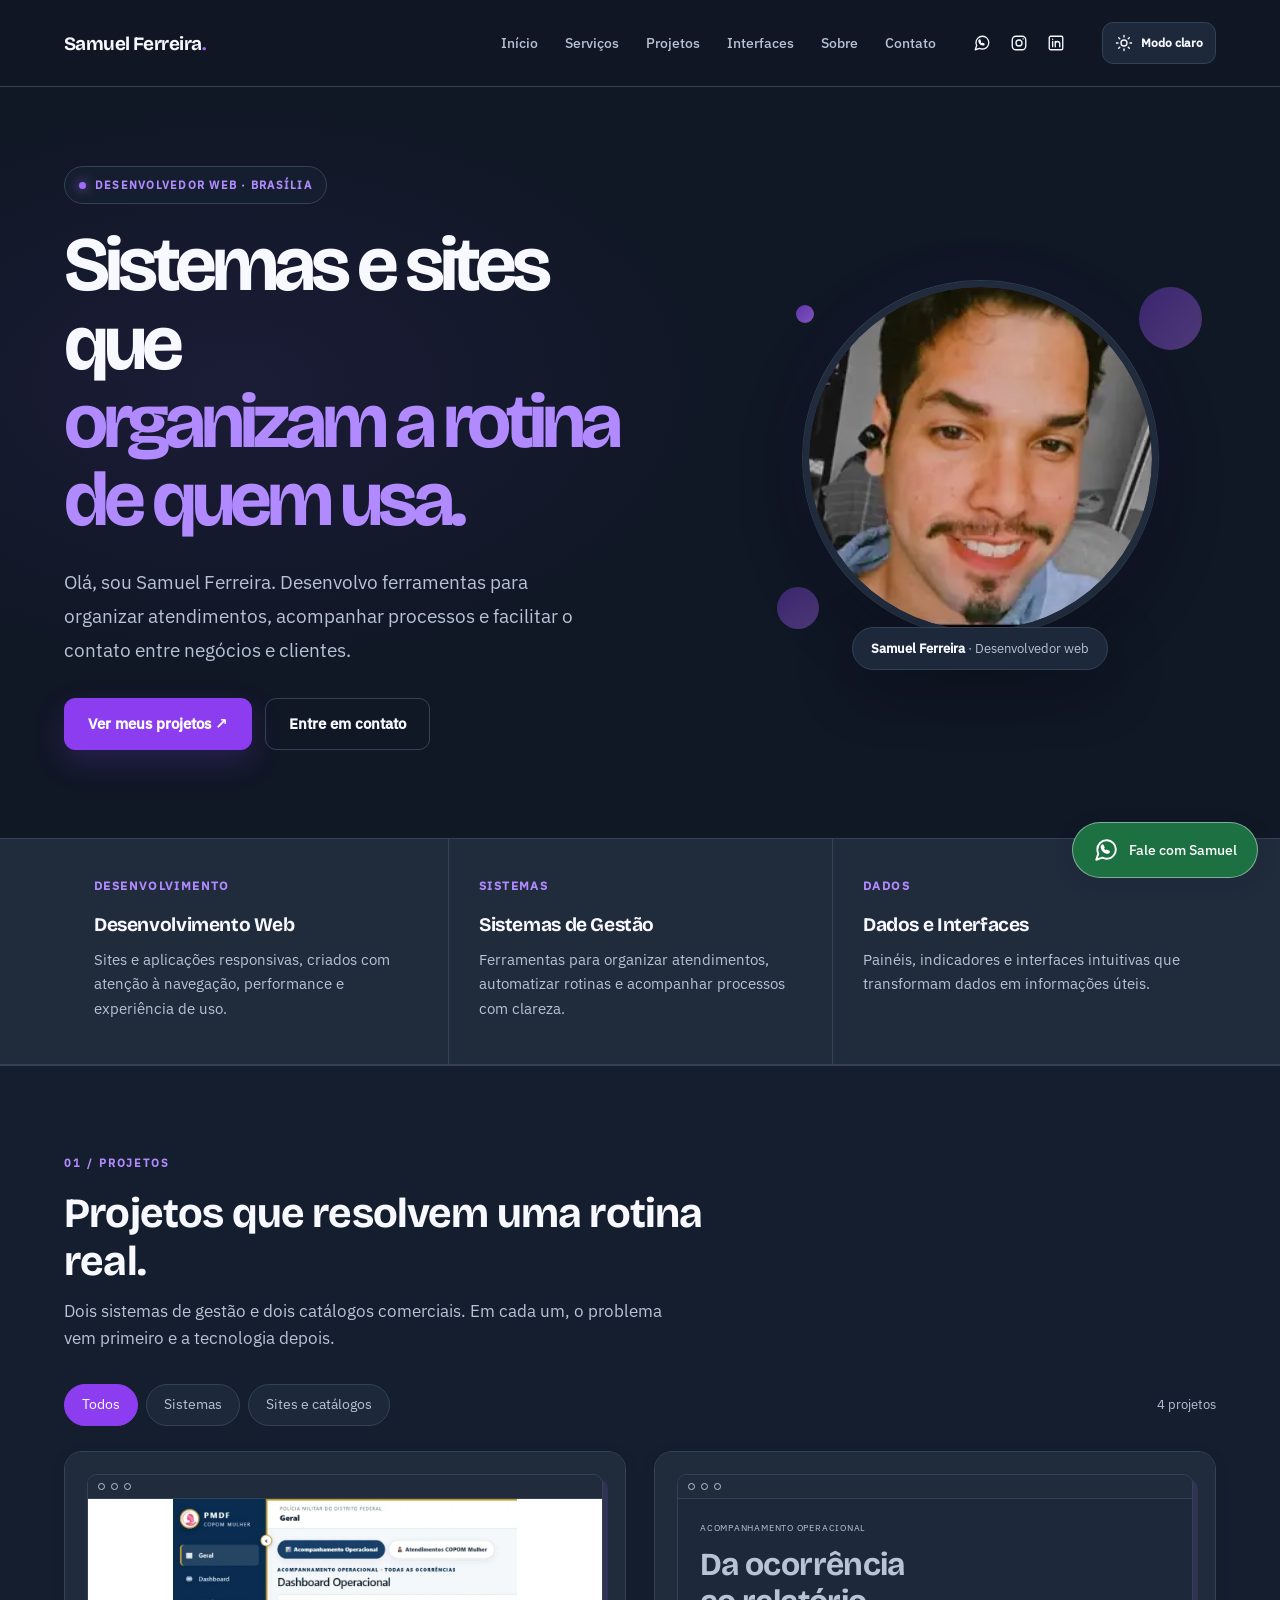
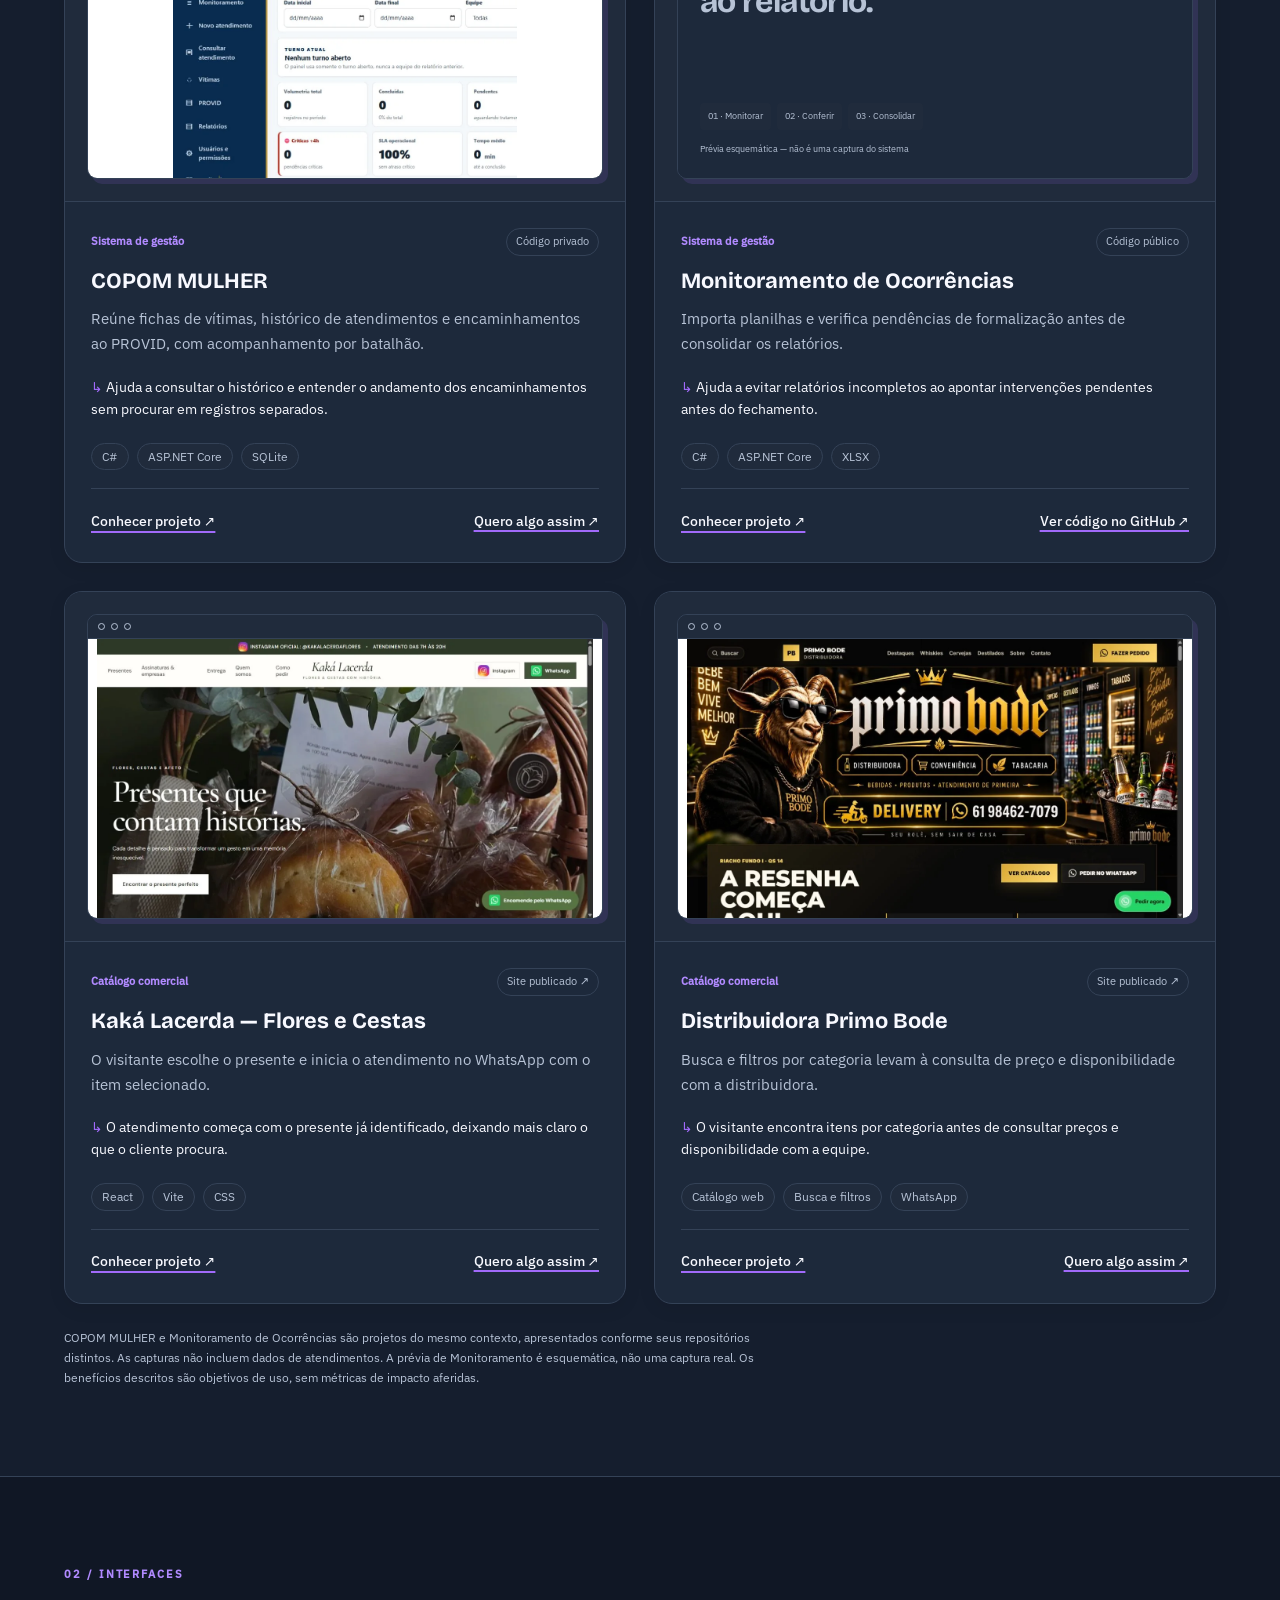
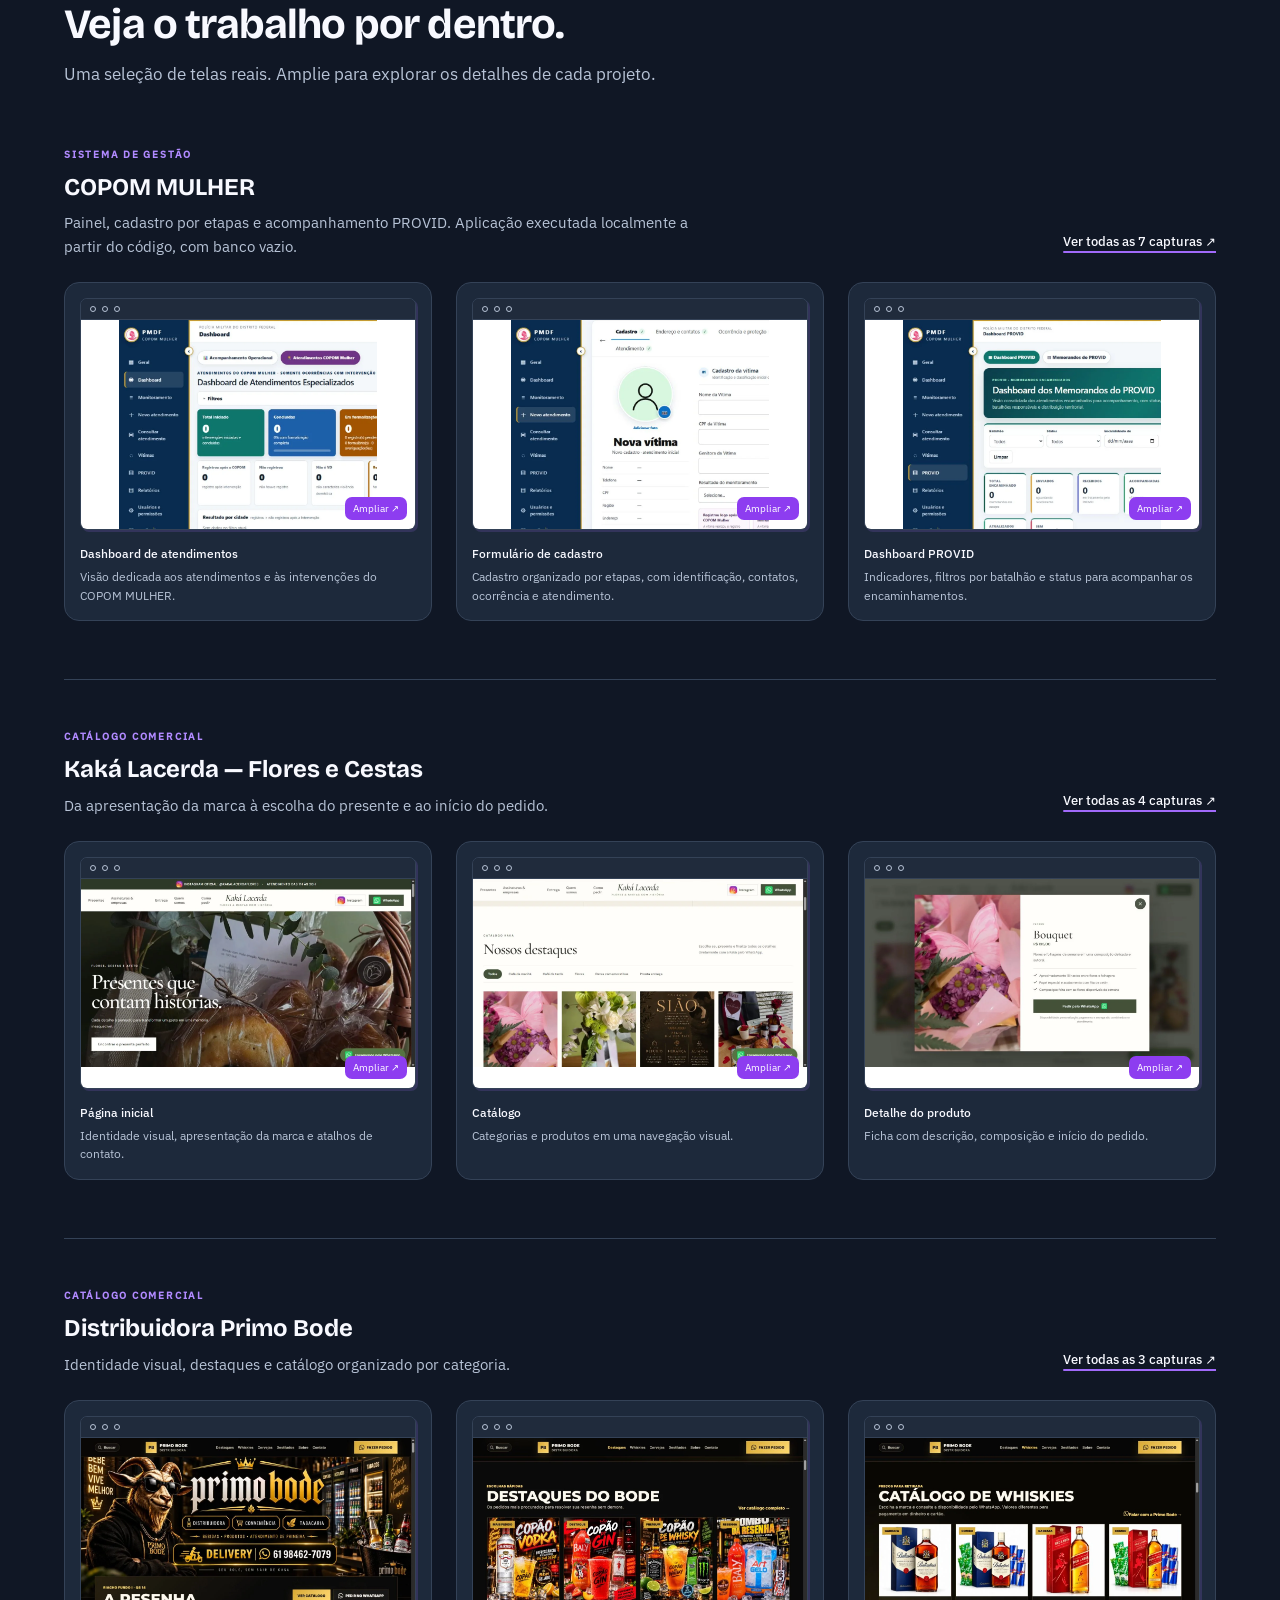
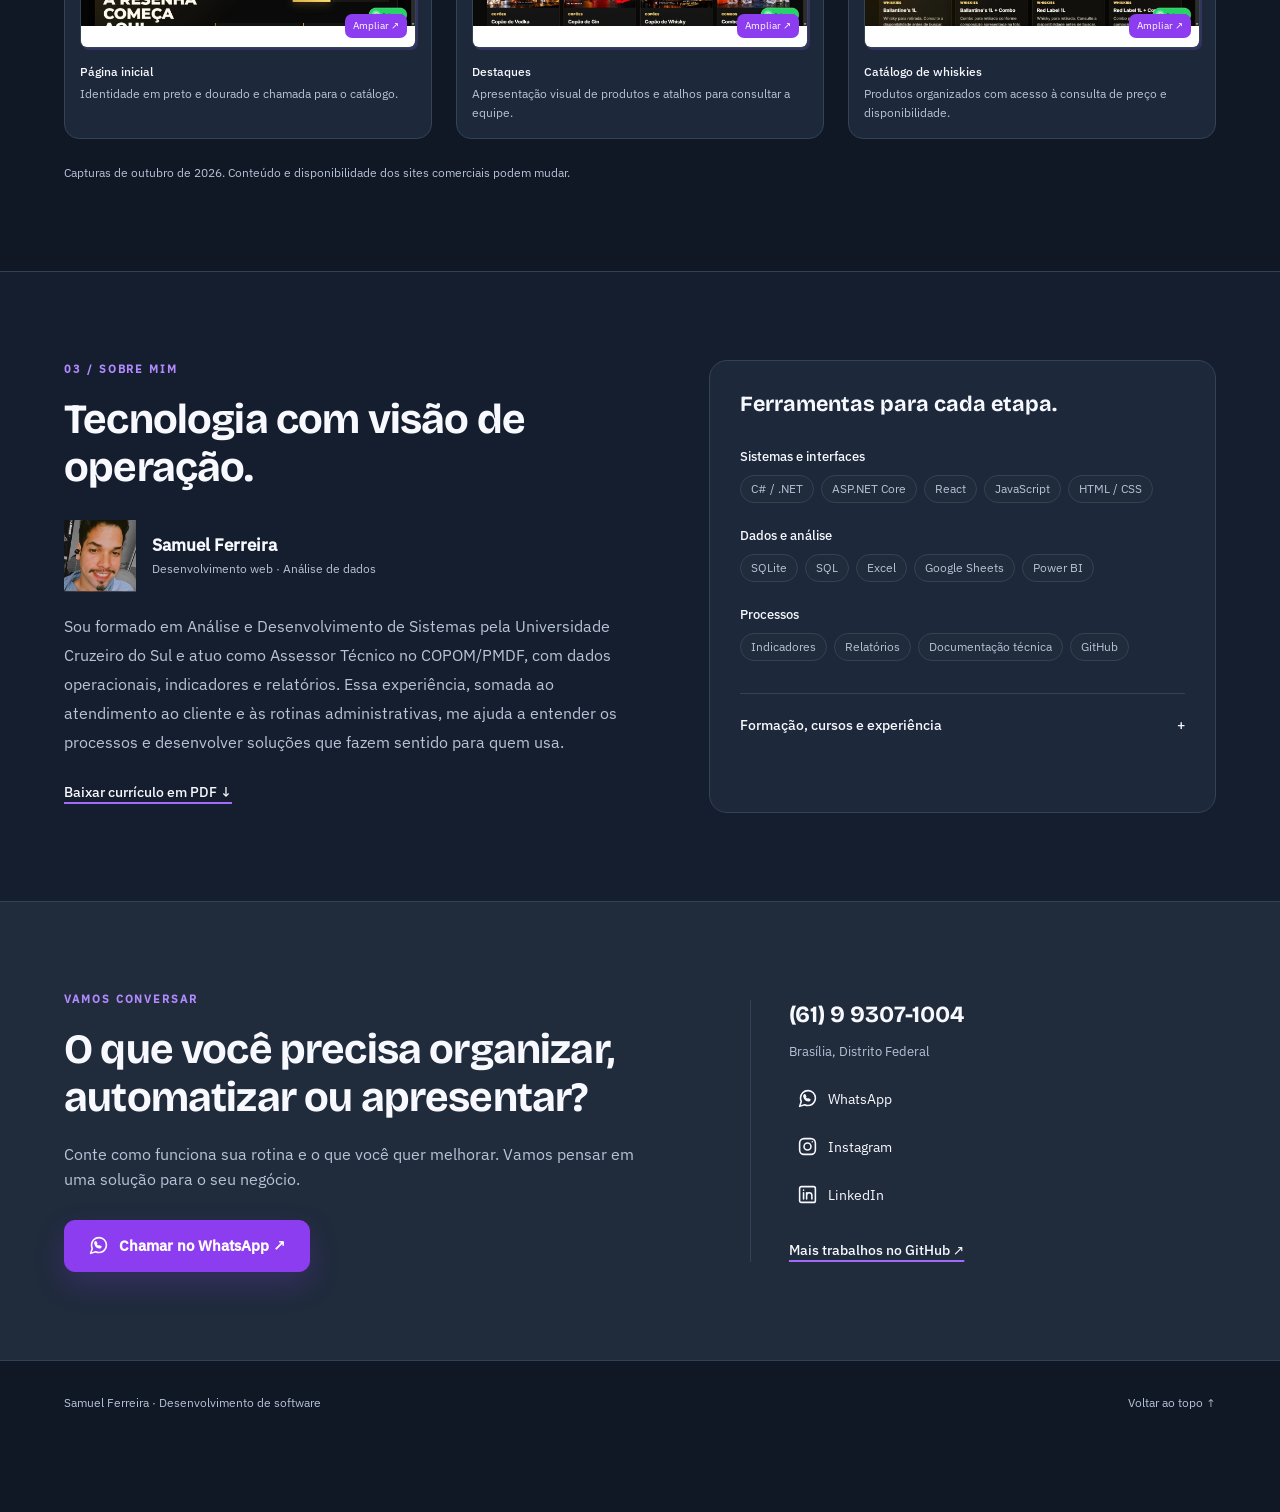
==== commit e7de0635: "refactor: simplify hero and sections, clarify benefits and navigation" ====
--- a/index.html
+++ b/index.html
@@ -3,7 +3,7 @@
 <head>
 <meta charset="utf-8">
 <meta name="viewport" content="width=device-width, initial-scale=1">
-<title>Samuel Ferreira — Desenvolvimento de software</title>
+<title>Samuel Ferreira — Sistemas e sites para negócios</title>
 <meta name="description" content="Samuel Ferreira: desenvolvimento de sistemas de gestão e sites para negócios em Brasília. Conheça projetos, interfaces reais e soluções para sua rotina."><link rel="canonical" href="https://samferreira97.github.io/portfolio/"><link rel="icon" type="image/svg+xml" href="favicon.svg"><meta name="theme-color" content="#16222E"><meta property="og:type" content="website"><meta property="og:locale" content="pt_BR"><meta property="og:title" content="Samuel Ferreira — Sistemas e sites para negócios"><meta property="og:description" content="Projetos reais, sistemas de gestão e catálogos comerciais. Conheça meu trabalho e vamos conversar sobre o seu projeto."><meta property="og:url" content="https://samferreira97.github.io/portfolio/"><meta property="og:image" content="https://samferreira97.github.io/portfolio/social-preview.jpg"><meta property="og:image:width" content="1200"><meta property="og:image:height" content="630"><meta property="og:image:alt" content="Samuel Ferreira — Sistemas e sites para negócios"><meta name="twitter:card" content="summary_large_image">
 <style>
 @font-face {
@@ -131,14 +131,14 @@
 
 .floating-whatsapp{position:fixed;right:22px;bottom:max(22px,env(safe-area-inset-bottom));z-index:40;display:inline-flex;align-items:center;justify-content:center;gap:10px;min-height:56px;padding:13px 20px;border-radius:99px;background:#1c7042;color:#fff;text-decoration:none;font-size:.9rem;font-weight:500;border:1px solid #ffffff70;box-shadow:0 5px 20px #16222e26;transition:background .18s ease,transform .18s ease}.floating-whatsapp svg{width:26px;height:26px;flex-shrink:0}.floating-whatsapp:hover{background:#155632;transform:translateY(-2px)}footer{padding-bottom:100px}@media(max-width:640px){.floating-whatsapp{right:16px;bottom:max(18px,env(safe-area-inset-bottom));width:56px;height:56px;padding:13px}.floating-whatsapp>span{display:none}}@media print{.floating-whatsapp{display:none!important}footer{padding-bottom:18px}}</style><link rel="stylesheet" href="redesign.css"><script>try{document.documentElement.dataset.theme=localStorage.getItem("samuel-portfolio-theme")==="light"?"light":"dark"}catch(e){document.documentElement.dataset.theme="dark"}</script>
 </head>
-<body><a class="skip-link" href="#conteudo">Pular para o conteúdo</a><header><div class="wrap"><a class="marca" href="#inicio">Samuel Ferreira<span class="brand-dot" aria-hidden="true">.</span></a><nav aria-label="Principal"><a href="#inicio">Início</a><a href="#sobre">Sobre</a><a href="#servicos">Serviços</a><a href="#projetos">Projetos</a><a href="#contato">Contato</a></nav><div class="socials" aria-label="Redes e contato"><a class="social-link" href="https://wa.me/5561993071004?text=Ol%C3%A1%2C%20Samuel!%20Conheci%20seu%20portf%C3%B3lio%20e%20gostaria%20de%20conversar%20sobre%20um%20projeto." target="_blank" rel="noopener noreferrer" aria-label="WhatsApp de Samuel Ferreira"><svg viewBox="0 0 24 24" fill="none" stroke="currentColor" stroke-width="1.8" stroke-linecap="round" stroke-linejoin="round" aria-hidden="true"><path d="M21 11.5a8.4 8.4 0 0 1-.9 3.8 8.5 8.5 0 0 1-7.6 4.7 8.4 8.4 0 0 1-3.8-.9L3 21l1.9-5.7a8.4 8.4 0 0 1-.9-3.8A8.5 8.5 0 0 1 12.5 3h.5a8.5 8.5 0 0 1 8 8v.5Z"/><path d="M9 7.8c-.8 0-1.2 1-1 1.9.5 2.4 2.4 4.3 4.8 4.8.9.2 1.9-.2 1.9-1l-2-1-1 .7c-1.1-.5-2-1.4-2.5-2.5l.7-1-1-1.9Z"/></svg></a><a class="social-link" href="https://www.instagram.com/samferreiras2/" target="_blank" rel="noopener noreferrer" aria-label="Instagram de Samuel Ferreira"><svg viewBox="0 0 24 24" fill="none" stroke="currentColor" stroke-width="1.8" stroke-linecap="round" stroke-linejoin="round" aria-hidden="true"><rect x="3" y="3" width="18" height="18" rx="5"/><circle cx="12" cy="12" r="4"/><path d="M17.5 6.5h.01"/></svg></a><a class="social-link" href="https://www.linkedin.com/in/samuel-silas-dos-santos-ferreira-928618174/" target="_blank" rel="noopener noreferrer" aria-label="LinkedIn de Samuel Ferreira"><svg viewBox="0 0 24 24" fill="none" stroke="currentColor" stroke-width="1.8" stroke-linecap="round" stroke-linejoin="round" aria-hidden="true"><rect x="3" y="3" width="18" height="18" rx="2"/><path d="M7.5 10v7M7.5 7h.01M11 17v-7m0 3c0-4 6-4 6 0v4"/></svg></a></div><button type="button" class="theme-toggle" id="theme-toggle" aria-label="Ativar modo claro" aria-pressed="false" title="Alternar tema claro/escuro"><svg class="icon-sun" viewBox="0 0 24 24" fill="none" stroke="currentColor" stroke-width="1.8" stroke-linecap="round" stroke-linejoin="round" aria-hidden="true"><circle cx="12" cy="12" r="4"/><path d="M12 2v2m0 16v2M4.93 4.93l1.42 1.42m11.3 11.3 1.42 1.42M2 12h2m16 0h2M4.93 19.07l1.42-1.42m11.3-11.3 1.42-1.42"/></svg><svg class="icon-moon" viewBox="0 0 24 24" fill="none" stroke="currentColor" stroke-width="1.8" stroke-linecap="round" stroke-linejoin="round" aria-hidden="true"><path d="M20.3 15.6A8.5 8.5 0 0 1 8.4 3.7a8.5 8.5 0 1 0 11.9 11.9Z"/></svg><span class="theme-toggle-label">Modo claro</span></button></div></header><main id="conteudo"><div class="hero" id="inicio">
-<div class="hero-copy"><span class="eyebrow">DESENVOLVEDOR WEB · BRASÍLIA</span><h1>Olá, sou Samuel.<span>Desenvolvo soluções digitais.</span></h1><p>Crio sistemas de gestão e experiências digitais que simplificam processos, conectam pessoas e ajudam negócios a evoluir.</p><div class="acoes"><a class="btn primario" href="#projetos">Ver meus projetos ↗</a><a class="btn secundario" href="#contato">Entre em contato</a></div><div class="hero-proof"><span>Desenvolvimento web</span><span>Sistemas de gestão</span><span>Dados e interfaces</span></div></div>
+<body><a class="skip-link" href="#conteudo">Pular para o conteúdo</a><header><div class="wrap"><a class="marca" href="#inicio">Samuel Ferreira<span class="brand-dot" aria-hidden="true">.</span></a><nav aria-label="Principal"><a href="#inicio">Início</a><a href="#servicos">Serviços</a><a href="#projetos">Projetos</a><a href="#interfaces">Interfaces</a><a href="#sobre">Sobre</a><a href="#contato">Contato</a></nav><div class="socials" aria-label="Redes e contato"><a class="social-link" href="https://wa.me/5561993071004?text=Ol%C3%A1%2C%20Samuel!%20Conheci%20seu%20portf%C3%B3lio%20e%20gostaria%20de%20conversar%20sobre%20um%20projeto." target="_blank" rel="noopener noreferrer" aria-label="WhatsApp de Samuel Ferreira"><svg viewBox="0 0 24 24" fill="none" stroke="currentColor" stroke-width="1.8" stroke-linecap="round" stroke-linejoin="round" aria-hidden="true"><path d="M21 11.5a8.4 8.4 0 0 1-.9 3.8 8.5 8.5 0 0 1-7.6 4.7 8.4 8.4 0 0 1-3.8-.9L3 21l1.9-5.7a8.4 8.4 0 0 1-.9-3.8A8.5 8.5 0 0 1 12.5 3h.5a8.5 8.5 0 0 1 8 8v.5Z"/><path d="M9 7.8c-.8 0-1.2 1-1 1.9.5 2.4 2.4 4.3 4.8 4.8.9.2 1.9-.2 1.9-1l-2-1-1 .7c-1.1-.5-2-1.4-2.5-2.5l.7-1-1-1.9Z"/></svg></a><a class="social-link" href="https://www.instagram.com/samferreiras2/" target="_blank" rel="noopener noreferrer" aria-label="Instagram de Samuel Ferreira"><svg viewBox="0 0 24 24" fill="none" stroke="currentColor" stroke-width="1.8" stroke-linecap="round" stroke-linejoin="round" aria-hidden="true"><rect x="3" y="3" width="18" height="18" rx="5"/><circle cx="12" cy="12" r="4"/><path d="M17.5 6.5h.01"/></svg></a><a class="social-link" href="https://www.linkedin.com/in/samuel-silas-dos-santos-ferreira-928618174/" target="_blank" rel="noopener noreferrer" aria-label="LinkedIn de Samuel Ferreira"><svg viewBox="0 0 24 24" fill="none" stroke="currentColor" stroke-width="1.8" stroke-linecap="round" stroke-linejoin="round" aria-hidden="true"><rect x="3" y="3" width="18" height="18" rx="2"/><path d="M7.5 10v7M7.5 7h.01M11 17v-7m0 3c0-4 6-4 6 0v4"/></svg></a></div><button type="button" class="theme-toggle" id="theme-toggle" aria-label="Ativar modo claro" aria-pressed="false" title="Alternar tema claro/escuro"><svg class="icon-sun" viewBox="0 0 24 24" fill="none" stroke="currentColor" stroke-width="1.8" stroke-linecap="round" stroke-linejoin="round" aria-hidden="true"><circle cx="12" cy="12" r="4"/><path d="M12 2v2m0 16v2M4.93 4.93l1.42 1.42m11.3 11.3 1.42 1.42M2 12h2m16 0h2M4.93 19.07l1.42-1.42m11.3-11.3 1.42-1.42"/></svg><svg class="icon-moon" viewBox="0 0 24 24" fill="none" stroke="currentColor" stroke-width="1.8" stroke-linecap="round" stroke-linejoin="round" aria-hidden="true"><path d="M20.3 15.6A8.5 8.5 0 0 1 8.4 3.7a8.5 8.5 0 1 0 11.9 11.9Z"/></svg><span class="theme-toggle-label">Modo claro</span></button></div></header><main id="conteudo"><div class="hero" id="inicio">
+<div class="hero-copy"><span class="eyebrow">DESENVOLVEDOR WEB · BRASÍLIA</span><h1>Sistemas e sites que <span>organizam a rotina de quem usa.</span></h1><p>Olá, sou Samuel Ferreira. Desenvolvo ferramentas para organizar atendimentos, acompanhar processos e facilitar o contato entre negócios e clientes.</p><div class="acoes"><a class="btn primario" href="#projetos">Ver meus projetos ↗</a><a class="btn secundario" href="#contato">Entre em contato</a></div></div>
 <div class="portrait-stage" aria-label="Apresentação visual de Samuel Ferreira"><span class="orbit orbit-a" aria-hidden="true"></span><span class="orbit orbit-b" aria-hidden="true"></span><span class="orbit orbit-c" aria-hidden="true"></span><div class="portrait-ring"><span class="portrait-fallback" aria-hidden="true">SF</span><img src="samuel-portrait.webp" alt="Foto de Samuel Ferreira" width="260" height="260" fetchpriority="high" decoding="async" onerror="this.hidden=true"></div><div class="portrait-caption"><strong>Samuel Ferreira</strong> · Desenvolvedor web</div></div>
 </div>
 <div class="services-strip" id="servicos"><div class="wrap services-grid">
-<article class="service-card"><span class="service-index">01 / DESENVOLVIMENTO</span><h2>Desenvolvimento Web</h2><p>Sites e aplicações responsivas, criados com atenção à navegação, performance e experiência de uso.</p></article>
-<article class="service-card"><span class="service-index">02 / SISTEMAS</span><h2>Sistemas de Gestão</h2><p>Ferramentas para organizar atendimentos, automatizar rotinas e acompanhar processos com clareza.</p></article>
-<article class="service-card"><span class="service-index">03 / DADOS</span><h2>Dados e Interfaces</h2><p>Painéis, indicadores e interfaces intuitivas que transformam dados em informações úteis.</p></article>
+<article class="service-card"><span class="service-index">DESENVOLVIMENTO</span><h2>Desenvolvimento Web</h2><p>Sites e aplicações responsivas, criados com atenção à navegação, performance e experiência de uso.</p></article>
+<article class="service-card"><span class="service-index">SISTEMAS</span><h2>Sistemas de Gestão</h2><p>Ferramentas para organizar atendimentos, automatizar rotinas e acompanhar processos com clareza.</p></article>
+<article class="service-card"><span class="service-index">DADOS</span><h2>Dados e Interfaces</h2><p>Painéis, indicadores e interfaces intuitivas que transformam dados em informações úteis.</p></article>
 </div></div>
-<section class="spotlight" aria-label="Projeto em destaque"><div class="wrap spotlight-layout"><div class="spotlight-copy"><span class="eyebrow">PROJETO EM DESTAQUE</span><h2>Tecnologia aplicada a problemas reais.</h2><p>Conheça uma das interfaces que desenvolvi: um painel para apoiar a organização de atendimentos, indicadores e encaminhamentos.</p><a class="text-link" href="#interfaces-copom">Explorar interfaces do projeto ↗</a></div><figure class="hero-project"><div class="janela"><div class="barra" aria-hidden="true"><i></i><i></i><i></i><span>COPOM MULHER / PAINEL OPERACIONAL</span></div><img src="copom-geral.webp" width="1280" height="800" alt="Interface do painel operacional COPOM MULHER com banco de dados vazio" loading="lazy" decoding="async"></div><figcaption><span class="status-dot" aria-hidden="true"></span>Projeto real · captura local sem dados de atendimento <a href="#interfaces-copom">Ver telas ↗</a></figcaption></figure></div></section>
-<section id="projetos"><div class="wrap"><span class="eyebrow">01 / PROJETOS</span><h2>Projetos que resolvem uma rotina real.</h2><p class="intro">Dois sistemas de gestão e dois catálogos comerciais. Em cada um, o problema vem primeiro e a tecnologia depois.</p><div class="filter-bar"><div class="filters" role="group" aria-label="Filtrar projetos"><button class="filter" data-filter="all" aria-pressed="true">Todos</button><button class="filter" data-filter="system" aria-pressed="false">Sistemas</button><button class="filter" data-filter="site" aria-pressed="false">Sites e catálogos</button></div><span id="project-count" aria-live="polite">4 projetos</span></div><div class="grade"><article class="card" data-category="system"><div class="imagem"><a href="#interfaces-copom" aria-label="Ver interfaces de COPOM MULHER"><div class="janela"><div class="barra" aria-hidden="true"><i></i><i></i><i></i><span></span></div><img src="copom-geral.webp" alt="COPOM MULHER — captura real da interface" width="1280" height="800" loading="lazy" decoding="async"></div></a></div><div class="corpo"><div class="card-meta"><span class="tipo">Sistema de gestão</span><span class="privado">Código privado</span></div><h3>COPOM MULHER</h3><p>Reúne fichas de vítimas, histórico de atendimentos e encaminhamentos ao PROVID, com acompanhamento por batalhão.</p><p class="resultado"><span aria-hidden="true">↳</span> Histórico e acompanhamento conectados em um único fluxo.</p><div class="tags"><span>C#</span><span>ASP.NET Core</span><span>SQLite</span></div><div class="links"><button class="text-link" data-project="copom">Conhecer projeto ↗</button><a href="https://wa.me/5561993071004?text=Ol%C3%A1%2C%20Samuel!%20Vi%20o%20projeto%20COPOM%20MULHER%20no%20seu%20portf%C3%B3lio%20e%20gostaria%20de%20uma%20solu%C3%A7%C3%A3o%20para%20meu%20neg%C3%B3cio." target="_blank" rel="noopener noreferrer">Quero algo assim ↗</a></div></div></article><article class="card" data-category="system"><div class="imagem"><div class="janela"><div class="barra" aria-hidden="true"><i></i><i></i><i></i><span></span></div><div class="concept"><span>ACOMPANHAMENTO OPERACIONAL</span><strong>Da ocorrência<br>ao relatório.</strong><div><span>01 · Monitorar</span><span>02 · Conferir</span><span>03 · Consolidar</span></div><small>Representação conceitual · sem dados reais</small></div></div></div><div class="corpo"><div class="card-meta"><span class="tipo">Sistema de gestão</span><span class="privado">Código público</span></div><h3>Monitoramento de Ocorrências</h3><p>Importa planilhas e verifica pendências de formalização antes de consolidar os relatórios.</p><p class="resultado"><span aria-hidden="true">↳</span> O fechamento considera os registros que ainda precisam ser completados.</p><div class="tags"><span>C#</span><span>ASP.NET Core</span><span>XLSX</span></div><div class="links"><button class="text-link" data-project="ocorrencias">Conhecer projeto ↗</button><a href="https://wa.me/5561993071004?text=Ol%C3%A1%2C%20Samuel!%20Vi%20o%20projeto%20Monitoramento%20de%20Ocorr%C3%AAncias%20no%20seu%20portf%C3%B3lio%20e%20gostaria%20de%20uma%20solu%C3%A7%C3%A3o%20para%20meu%20neg%C3%B3cio." target="_blank" rel="noopener noreferrer">Quero algo assim ↗</a></div></div></article><article class="card" data-category="site"><div class="imagem"><a href="#interfaces-flores" aria-label="Ver interfaces de Kaká Lacerda — Flores e Cestas"><div class="janela"><div class="barra" aria-hidden="true"><i></i><i></i><i></i><span></span></div><img src="kaka-inicio.webp" alt="Kaká Lacerda — Flores e Cestas — captura real da interface" width="1280" height="800" loading="lazy" decoding="async"></div></a></div><div class="corpo"><div class="card-meta"><span class="tipo">Catálogo comercial</span><span class="privado">Site publicado ↗</span></div><h3>Kaká Lacerda — Flores e Cestas</h3><p>O visitante escolhe o presente e inicia o atendimento no WhatsApp com o item selecionado.</p><p class="resultado"><span aria-hidden="true">↳</span> Da escolha do produto à conversa com a equipe, com contexto.</p><div class="tags"><span>React</span><span>Vite</span><span>CSS</span></div><div class="links"><button class="text-link" data-project="flores">Conhecer projeto ↗</button><a href="https://wa.me/5561993071004?text=Ol%C3%A1%2C%20Samuel!%20Vi%20o%20projeto%20Kak%C3%A1%20Lacerda%20%E2%80%94%20Flores%20e%20Cestas%20no%20seu%20portf%C3%B3lio%20e%20gostaria%20de%20uma%20solu%C3%A7%C3%A3o%20para%20meu%20neg%C3%B3cio." target="_blank" rel="noopener noreferrer">Quero algo assim ↗</a></div></div></article><article class="card" data-category="site"><div class="imagem"><a href="#interfaces-primo" aria-label="Ver interfaces de Distribuidora Primo Bode"><div class="janela"><div class="barra" aria-hidden="true"><i></i><i></i><i></i><span></span></div><img src="primo-inicio.webp" alt="Distribuidora Primo Bode — captura real da interface" width="1280" height="800" loading="lazy" decoding="async"></div></a></div><div class="corpo"><div class="card-meta"><span class="tipo">Catálogo comercial</span><span class="privado">Site publicado ↗</span></div><h3>Distribuidora Primo Bode</h3><p>Busca e filtros por categoria levam à consulta de preço e disponibilidade com a distribuidora.</p><p class="resultado"><span aria-hidden="true">↳</span> Produtos organizados para facilitar a escolha e o contato.</p><div class="tags"><span>Catálogo web</span><span>Busca e filtros</span><span>WhatsApp</span></div><div class="links"><button class="text-link" data-project="primo">Conhecer projeto ↗</button><a href="https://wa.me/5561993071004?text=Ol%C3%A1%2C%20Samuel!%20Vi%20o%20projeto%20Distribuidora%20Primo%20Bode%20no%20seu%20portf%C3%B3lio%20e%20gostaria%20de%20uma%20solu%C3%A7%C3%A3o%20para%20meu%20neg%C3%B3cio." target="_blank" rel="noopener noreferrer">Quero algo assim ↗</a></div></div></article></div><p class="caption">COPOM MULHER e Monitoramento de Ocorrências são projetos do mesmo contexto, apresentados conforme seus repositórios distintos. As capturas não incluem dados de atendimentos. A prévia de Monitoramento é conceitual.</p></div></section><section id="interfaces"><div class="wrap"><span class="eyebrow">02 / INTERFACES</span><h2>Veja o trabalho por dentro.</h2><p class="intro">Uma seleção de telas reais. Amplie para explorar os detalhes de cada projeto.</p><article class="showcase" id="interfaces-copom"><div class="showcase-heading"><div><span class="eyebrow">SISTEMA DE GESTÃO</span><h3>COPOM MULHER</h3><p>Painel, cadastro por etapas e acompanhamento PROVID. Aplicação executada localmente a partir do código, com banco vazio.</p></div><button class="text-link" data-screen="7">Ver todas as 7 capturas ↗</button></div><div class="screen-grid"><figure><button class="screen-trigger" data-screen="8" aria-label="Ampliar: COPOM MULHER · Dashboard de atendimentos"><div class="janela"><div class="barra" aria-hidden="true"><i></i><i></i><i></i><span></span></div><img src="copom-dashboard.webp" width="1280" height="800" alt="COPOM MULHER · Dashboard de atendimentos" loading="lazy" decoding="async"></div><span class="zoom" aria-hidden="true">Ampliar ↗</span></button><figcaption><b>Dashboard de atendimentos</b><span>Visão dedicada aos atendimentos e às intervenções do COPOM MULHER.</span></figcaption></figure><figure><button class="screen-trigger" data-screen="11" aria-label="Ampliar: COPOM MULHER · Formulário de cadastro"><div class="janela"><div class="barra" aria-hidden="true"><i></i><i></i><i></i><span></span></div><img src="copom-formulario.webp" width="1280" height="800" alt="COPOM MULHER · Formulário de cadastro" loading="lazy" decoding="async"></div><span class="zoom" aria-hidden="true">Ampliar ↗</span></button><figcaption><b>Formulário de cadastro</b><span>Cadastro organizado por etapas, com identificação, contatos, ocorrência e atendimento.</span></figcaption></figure><figure><button class="screen-trigger" data-screen="12" aria-label="Ampliar: COPOM MULHER · Dashboard PROVID"><div class="janela"><div class="barra" aria-hidden="true"><i></i><i></i><i></i><span></span></div><img src="copom-provid.webp" width="1280" height="800" alt="COPOM MULHER · Dashboard PROVID" loading="lazy" decoding="async"></div><span class="zoom" aria-hidden="true">Ampliar ↗</span></button><figcaption><b>Dashboard PROVID</b><span>Indicadores, filtros por batalhão e status para acompanhar os encaminhamentos.</span></figcaption></figure></div></article><article class="showcase" id="interfaces-flores"><div class="showcase-heading"><div><span class="eyebrow">CATÁLOGO COMERCIAL</span><h3>Kaká Lacerda — Flores e Cestas</h3><p>Da apresentação da marca à escolha do presente e ao início do pedido.</p></div><button class="text-link" data-screen="0">Ver todas as 4 capturas ↗</button></div><div class="screen-grid"><figure><button class="screen-trigger" data-screen="0" aria-label="Ampliar: Kaká Lacerda · Página inicial"><div class="janela"><div class="barra" aria-hidden="true"><i></i><i></i><i></i><span></span></div><img src="kaka-inicio.webp" width="1280" height="800" alt="Kaká Lacerda · Página inicial" loading="lazy" decoding="async"></div><span class="zoom" aria-hidden="true">Ampliar ↗</span></button><figcaption><b>Página inicial</b><span>Identidade visual, apresentação da marca e atalhos de contato.</span></figcaption></figure><figure><button class="screen-trigger" data-screen="1" aria-label="Ampliar: Kaká Lacerda · Catálogo"><div class="janela"><div class="barra" aria-hidden="true"><i></i><i></i><i></i><span></span></div><img src="kaka-catalogo.webp" width="1280" height="800" alt="Kaká Lacerda · Catálogo" loading="lazy" decoding="async"></div><span class="zoom" aria-hidden="true">Ampliar ↗</span></button><figcaption><b>Catálogo</b><span>Categorias e produtos em uma navegação visual.</span></figcaption></figure><figure><button class="screen-trigger" data-screen="2" aria-label="Ampliar: Kaká Lacerda · Detalhe do produto"><div class="janela"><div class="barra" aria-hidden="true"><i></i><i></i><i></i><span></span></div><img src="kaka-produto.webp" width="1280" height="800" alt="Kaká Lacerda · Detalhe do produto" loading="lazy" decoding="async"></div><span class="zoom" aria-hidden="true">Ampliar ↗</span></button><figcaption><b>Detalhe do produto</b><span>Ficha com descrição, composição e início do pedido.</span></figcaption></figure></div></article><article class="showcase" id="interfaces-primo"><div class="showcase-heading"><div><span class="eyebrow">CATÁLOGO COMERCIAL</span><h3>Distribuidora Primo Bode</h3><p>Identidade visual, destaques e catálogo organizado por categoria.</p></div><button class="text-link" data-screen="4">Ver todas as 3 capturas ↗</button></div><div class="screen-grid"><figure><button class="screen-trigger" data-screen="4" aria-label="Ampliar: Primo Bode · Página inicial"><div class="janela"><div class="barra" aria-hidden="true"><i></i><i></i><i></i><span></span></div><img src="primo-inicio.webp" width="1280" height="800" alt="Primo Bode · Página inicial" loading="lazy" decoding="async"></div><span class="zoom" aria-hidden="true">Ampliar ↗</span></button><figcaption><b>Página inicial</b><span>Identidade em preto e dourado e chamada para o catálogo.</span></figcaption></figure><figure><button class="screen-trigger" data-screen="5" aria-label="Ampliar: Primo Bode · Destaques"><div class="janela"><div class="barra" aria-hidden="true"><i></i><i></i><i></i><span></span></div><img src="primo-ofertas.webp" width="1280" height="800" alt="Primo Bode · Destaques" loading="lazy" decoding="async"></div><span class="zoom" aria-hidden="true">Ampliar ↗</span></button><figcaption><b>Destaques</b><span>Apresentação visual de produtos e atalhos para consultar a equipe.</span></figcaption></figure><figure><button class="screen-trigger" data-screen="6" aria-label="Ampliar: Primo Bode · Catálogo de whiskies"><div class="janela"><div class="barra" aria-hidden="true"><i></i><i></i><i></i><span></span></div><img src="primo-catalogo.webp" width="1280" height="800" alt="Primo Bode · Catálogo de whiskies" loading="lazy" decoding="async"></div><span class="zoom" aria-hidden="true">Ampliar ↗</span></button><figcaption><b>Catálogo de whiskies</b><span>Produtos organizados com acesso à consulta de preço e disponibilidade.</span></figcaption></figure></div></article><p class="caption">Capturas de outubro de 2026. Conteúdo e disponibilidade dos sites comerciais podem mudar.</p></div></section><section id="sobre"><div class="wrap about"><div class="about-copy"><span class="eyebrow">03 / SOBRE MIM</span><h2>Tecnologia com visão de operação.</h2><div class="profile"><span class="monogram" aria-hidden="true">SF</span><div><b>Samuel Ferreira</b><span>Desenvolvimento web · Análise de dados</span></div></div><p>Sou formado em Análise e Desenvolvimento de Sistemas pela Universidade Cruzeiro do Sul e atuo como Assessor Técnico no COPOM/PMDF, com dados operacionais, indicadores e relatórios. Essa experiência, somada ao atendimento ao cliente e às rotinas administrativas, me ajuda a entender os processos e desenvolver soluções que fazem sentido para quem usa.</p><a class="text-link cv-link" href="curriculo-samuel-ferreira.pdf" download>Baixar currículo em PDF ↓</a></div><div class="expertise"><h3>Ferramentas para cada etapa.</h3><div class="stack-group"><h4>Sistemas e interfaces</h4><div class="tags"><span>C# / .NET</span><span>ASP.NET Core</span><span>React</span><span>JavaScript</span><span>HTML / CSS</span></div></div><div class="stack-group"><h4>Dados e análise</h4><div class="tags"><span>SQLite</span><span>SQL</span><span>Excel</span><span>Google Sheets</span><span>Power BI</span></div></div><div class="stack-group"><h4>Processos</h4><div class="tags"><span>Indicadores</span><span>Relatórios</span><span>Documentação técnica</span><span>GitHub</span></div></div><details class="career"><summary>Formação, cursos e experiência <span aria-hidden="true">+</span></summary><div><h4>Experiência profissional</h4><p><b>2024 — atual · Assessor Técnico</b><br>COPOM / Polícia Militar do Distrito Federal. Análise de dados operacionais, indicadores, planilhas, relatórios e apoio à organização de processos.</p><p><b>2022 — 2023 · Telemarketing ativo (estágio)</b><br>Claro. Atendimento, suporte técnico e administrativo, negociação e pesquisas de satisfação.</p><p><b>2014 — 2016 · Auxiliar administrativo (estágio)</b><br>Jovem Candango. Organização de arquivos e controle documental.</p><h4>Formação acadêmica</h4><p><b>Análise e Desenvolvimento de Sistemas</b><br>Universidade Cruzeiro do Sul · 2022 — 2024 · Concluído.</p><h4>Cursos complementares</h4><ul><li><b>Inteligência Artificial e o Novo Contexto da Cultura Digital</b> · Fundação Bradesco — Escola Virtual · 20 horas · concluído em novembro de 2025</li><li>Excel 2016 — Intermediário · Fundação Bradesco · 2025</li><li>Modelando Dados no Power BI · Fundação Bradesco · 2024</li><li>Implementando Banco de Dados · Fundação Bradesco · 2024</li></ul></div></details></div></div></section><section id="contato" class="contato"><div class="wrap contact-grid"><div><span class="eyebrow">VAMOS CONVERSAR</span><h2>O que você precisa organizar, automatizar ou apresentar?</h2><p class="intro">Conte como funciona sua rotina e o que você quer melhorar. Vamos pensar em uma solução para o seu negócio.</p><div class="acoes"><a class="btn primario" href="https://wa.me/5561993071004?text=Ol%C3%A1%2C%20Samuel!%20Conheci%20seu%20portf%C3%B3lio%20e%20gostaria%20de%20conversar%20sobre%20um%20projeto." target="_blank" rel="noopener noreferrer"><svg viewBox="0 0 24 24" fill="none" stroke="currentColor" stroke-width="1.8" stroke-linecap="round" stroke-linejoin="round" aria-hidden="true"><path d="M21 11.5a8.4 8.4 0 0 1-.9 3.8 8.5 8.5 0 0 1-7.6 4.7 8.4 8.4 0 0 1-3.8-.9L3 21l1.9-5.7a8.4 8.4 0 0 1-.9-3.8A8.5 8.5 0 0 1 12.5 3h.5a8.5 8.5 0 0 1 8 8v.5Z"/><path d="M9 7.8c-.8 0-1.2 1-1 1.9.5 2.4 2.4 4.3 4.8 4.8.9.2 1.9-.2 1.9-1l-2-1-1 .7c-1.1-.5-2-1.4-2.5-2.5l.7-1-1-1.9Z"/></svg> Chamar no WhatsApp ↗</a></div></div><div class="contact-details"><a class="phone" href="tel:+5561993071004">(61) 9 9307-1004</a><span>Brasília, Distrito Federal</span><div class="socials labeled"><a class="social-link" href="https://wa.me/5561993071004?text=Ol%C3%A1%2C%20Samuel!%20Conheci%20seu%20portf%C3%B3lio%20e%20gostaria%20de%20conversar%20sobre%20um%20projeto." target="_blank" rel="noopener noreferrer" aria-label="WhatsApp de Samuel Ferreira"><svg viewBox="0 0 24 24" fill="none" stroke="currentColor" stroke-width="1.8" stroke-linecap="round" stroke-linejoin="round" aria-hidden="true"><path d="M21 11.5a8.4 8.4 0 0 1-.9 3.8 8.5 8.5 0 0 1-7.6 4.7 8.4 8.4 0 0 1-3.8-.9L3 21l1.9-5.7a8.4 8.4 0 0 1-.9-3.8A8.5 8.5 0 0 1 12.5 3h.5a8.5 8.5 0 0 1 8 8v.5Z"/><path d="M9 7.8c-.8 0-1.2 1-1 1.9.5 2.4 2.4 4.3 4.8 4.8.9.2 1.9-.2 1.9-1l-2-1-1 .7c-1.1-.5-2-1.4-2.5-2.5l.7-1-1-1.9Z"/></svg><span>WhatsApp</span></a><a class="social-link" href="https://www.instagram.com/samferreiras2/" target="_blank" rel="noopener noreferrer" aria-label="Instagram de Samuel Ferreira"><svg viewBox="0 0 24 24" fill="none" stroke="currentColor" stroke-width="1.8" stroke-linecap="round" stroke-linejoin="round" aria-hidden="true"><rect x="3" y="3" width="18" height="18" rx="5"/><circle cx="12" cy="12" r="4"/><path d="M17.5 6.5h.01"/></svg><span>Instagram</span></a><a class="social-link" href="https://www.linkedin.com/in/samuel-silas-dos-santos-ferreira-928618174/" target="_blank" rel="noopener noreferrer" aria-label="LinkedIn de Samuel Ferreira"><svg viewBox="0 0 24 24" fill="none" stroke="currentColor" stroke-width="1.8" stroke-linecap="round" stroke-linejoin="round" aria-hidden="true"><rect x="3" y="3" width="18" height="18" rx="2"/><path d="M7.5 10v7M7.5 7h.01M11 17v-7m0 3c0-4 6-4 6 0v4"/></svg><span>LinkedIn</span></a></div><a class="text-link" href="https://github.com/SamFerreira97" target="_blank" rel="noopener noreferrer">Mais trabalhos no GitHub ↗</a></div></div></section></main><footer><div class="wrap footer-content"><span>Samuel Ferreira · Desenvolvimento de software</span><a href="#inicio">Voltar ao topo ↑</a></div></footer><dialog id="project-dialog" aria-labelledby="dialog-title"><div class="dialog-top"><span class="eyebrow" id="dialog-category"></span><button class="close" aria-label="Fechar detalhes" data-close="project-dialog">×</button></div><h2 id="dialog-title"></h2><p id="dialog-description"></p><h3>Recursos do projeto</h3><ul id="dialog-features"></ul><div class="tags" id="dialog-tags"></div><p class="caption" id="dialog-note"></p><div class="acoes"><a class="btn primario" id="dialog-action" target="_blank" rel="noopener noreferrer"></a><a class="text-link" id="dialog-contact" target="_blank" rel="noopener noreferrer">Conversar sobre uma solução ↗</a></div></dialog><dialog id="screen-dialog" aria-labelledby="screen-title"><div class="dialog-top"><h2 id="screen-title"></h2><button class="close" aria-label="Fechar imagem ampliada" data-close="screen-dialog">×</button></div><img id="screen-full" alt=""><div class="screen-pagination"><button id="screen-prev" class="text-link" aria-label="Imagem anterior">← Anterior</button><span id="screen-position" aria-live="polite"></span><button id="screen-next" class="text-link" aria-label="Próxima imagem">Próxima →</button></div><p id="screen-description" class="caption"></p></dialog><script src="portfolio.js" defer></script><script src="theme.js" defer></script><a class="floating-whatsapp" href="https://wa.me/5561993071004?text=Ol%C3%A1%2C%20Samuel!%20Conheci%20seu%20portf%C3%B3lio%20e%20gostaria%20de%20conversar%20sobre%20um%20projeto." target="_blank" rel="noopener noreferrer" aria-label="Falar com Samuel Ferreira pelo WhatsApp" title="Falar com Samuel pelo WhatsApp"><svg viewBox="0 0 24 24" fill="none" stroke="currentColor" stroke-width="1.8" stroke-linecap="round" stroke-linejoin="round" aria-hidden="true"><path d="M21 11.5a8.4 8.4 0 0 1-.9 3.8 8.5 8.5 0 0 1-7.6 4.7 8.4 8.4 0 0 1-3.8-.9L3 21l1.9-5.7a8.4 8.4 0 0 1-.9-3.8A8.5 8.5 0 0 1 12.5 3h.5a8.5 8.5 0 0 1 8 8v.5Z"/><path d="M9 7.8c-.8 0-1.2 1-1 1.9.5 2.4 2.4 4.3 4.8 4.8.9.2 1.9-.2 1.9-1l-2-1-1 .7c-1.1-.5-2-1.4-2.5-2.5l.7-1-1-1.9Z"/></svg><span>Fale com Samuel</span></a></body></html>+
+<section id="projetos"><div class="wrap"><span class="eyebrow">01 / PROJETOS</span><h2>Projetos que resolvem uma rotina real.</h2><p class="intro">Dois sistemas de gestão e dois catálogos comerciais. Em cada um, o problema vem primeiro e a tecnologia depois.</p><div class="filter-bar"><div class="filters" role="group" aria-label="Filtrar projetos"><button class="filter" data-filter="all" aria-pressed="true">Todos</button><button class="filter" data-filter="system" aria-pressed="false">Sistemas</button><button class="filter" data-filter="site" aria-pressed="false">Sites e catálogos</button></div><span id="project-count" aria-live="polite">4 projetos</span></div><div class="grade"><article class="card" data-category="system"><div class="imagem"><a href="#interfaces-copom" aria-label="Ver interfaces de COPOM MULHER"><div class="janela"><div class="barra" aria-hidden="true"><i></i><i></i><i></i><span></span></div><img src="copom-geral.webp" alt="COPOM MULHER — captura real da interface" width="1280" height="800" loading="lazy" decoding="async"></div></a></div><div class="corpo"><div class="card-meta"><span class="tipo">Sistema de gestão</span><span class="privado">Código privado</span></div><h3>COPOM MULHER</h3><p>Reúne fichas de vítimas, histórico de atendimentos e encaminhamentos ao PROVID, com acompanhamento por batalhão.</p><p class="resultado"><span aria-hidden="true">↳</span> Ajuda a consultar o histórico e entender o andamento dos encaminhamentos sem procurar em registros separados.</p><div class="tags"><span>C#</span><span>ASP.NET Core</span><span>SQLite</span></div><div class="links"><button class="text-link" data-project="copom">Conhecer projeto ↗</button><a href="https://wa.me/5561993071004?text=Ol%C3%A1%2C%20Samuel!%20Vi%20o%20projeto%20COPOM%20MULHER%20no%20seu%20portf%C3%B3lio%20e%20gostaria%20de%20uma%20solu%C3%A7%C3%A3o%20para%20meu%20neg%C3%B3cio." target="_blank" rel="noopener noreferrer">Quero algo assim ↗</a></div></div></article><article class="card" data-category="system"><div class="imagem"><div class="janela"><div class="barra" aria-hidden="true"><i></i><i></i><i></i><span></span></div><div class="concept"><span>ACOMPANHAMENTO OPERACIONAL</span><strong>Da ocorrência<br>ao relatório.</strong><div><span>01 · Monitorar</span><span>02 · Conferir</span><span>03 · Consolidar</span></div><small>Prévia esquemática — não é uma captura do sistema</small></div></div></div><div class="corpo"><div class="card-meta"><span class="tipo">Sistema de gestão</span><span class="privado">Código público</span></div><h3>Monitoramento de Ocorrências</h3><p>Importa planilhas e verifica pendências de formalização antes de consolidar os relatórios.</p><p class="resultado"><span aria-hidden="true">↳</span> Ajuda a evitar relatórios incompletos ao apontar intervenções pendentes antes do fechamento.</p><div class="tags"><span>C#</span><span>ASP.NET Core</span><span>XLSX</span></div><div class="links"><button class="text-link" data-project="ocorrencias">Conhecer projeto ↗</button><a href="https://github.com/SamFerreira97/https-samferreira.taila2f002.ts.net-Ocorrencias" target="_blank" rel="noopener noreferrer" aria-label="Ver código do Monitoramento de Ocorrências no GitHub">Ver código no GitHub ↗</a></div></div></article><article class="card" data-category="site"><div class="imagem"><a href="#interfaces-flores" aria-label="Ver interfaces de Kaká Lacerda — Flores e Cestas"><div class="janela"><div class="barra" aria-hidden="true"><i></i><i></i><i></i><span></span></div><img src="kaka-inicio.webp" alt="Kaká Lacerda — Flores e Cestas — captura real da interface" width="1280" height="800" loading="lazy" decoding="async"></div></a></div><div class="corpo"><div class="card-meta"><span class="tipo">Catálogo comercial</span><span class="privado">Site publicado ↗</span></div><h3>Kaká Lacerda — Flores e Cestas</h3><p>O visitante escolhe o presente e inicia o atendimento no WhatsApp com o item selecionado.</p><p class="resultado"><span aria-hidden="true">↳</span> O atendimento começa com o presente já identificado, deixando mais claro o que o cliente procura.</p><div class="tags"><span>React</span><span>Vite</span><span>CSS</span></div><div class="links"><button class="text-link" data-project="flores">Conhecer projeto ↗</button><a href="https://wa.me/5561993071004?text=Ol%C3%A1%2C%20Samuel!%20Vi%20o%20projeto%20Kak%C3%A1%20Lacerda%20%E2%80%94%20Flores%20e%20Cestas%20no%20seu%20portf%C3%B3lio%20e%20gostaria%20de%20uma%20solu%C3%A7%C3%A3o%20para%20meu%20neg%C3%B3cio." target="_blank" rel="noopener noreferrer">Quero algo assim ↗</a></div></div></article><article class="card" data-category="site"><div class="imagem"><a href="#interfaces-primo" aria-label="Ver interfaces de Distribuidora Primo Bode"><div class="janela"><div class="barra" aria-hidden="true"><i></i><i></i><i></i><span></span></div><img src="primo-inicio.webp" alt="Distribuidora Primo Bode — captura real da interface" width="1280" height="800" loading="lazy" decoding="async"></div></a></div><div class="corpo"><div class="card-meta"><span class="tipo">Catálogo comercial</span><span class="privado">Site publicado ↗</span></div><h3>Distribuidora Primo Bode</h3><p>Busca e filtros por categoria levam à consulta de preço e disponibilidade com a distribuidora.</p><p class="resultado"><span aria-hidden="true">↳</span> O visitante encontra itens por categoria antes de consultar preços e disponibilidade com a equipe.</p><div class="tags"><span>Catálogo web</span><span>Busca e filtros</span><span>WhatsApp</span></div><div class="links"><button class="text-link" data-project="primo">Conhecer projeto ↗</button><a href="https://wa.me/5561993071004?text=Ol%C3%A1%2C%20Samuel!%20Vi%20o%20projeto%20Distribuidora%20Primo%20Bode%20no%20seu%20portf%C3%B3lio%20e%20gostaria%20de%20uma%20solu%C3%A7%C3%A3o%20para%20meu%20neg%C3%B3cio." target="_blank" rel="noopener noreferrer">Quero algo assim ↗</a></div></div></article></div><p class="caption">COPOM MULHER e Monitoramento de Ocorrências são projetos do mesmo contexto, apresentados conforme seus repositórios distintos. As capturas não incluem dados de atendimentos. A prévia de Monitoramento é esquemática, não uma captura real. Os benefícios descritos são objetivos de uso, sem métricas de impacto aferidas.</p></div></section><section id="interfaces"><div class="wrap"><span class="eyebrow">02 / INTERFACES</span><h2>Veja o trabalho por dentro.</h2><p class="intro">Uma seleção de telas reais. Amplie para explorar os detalhes de cada projeto.</p><article class="showcase" id="interfaces-copom"><div class="showcase-heading"><div><span class="eyebrow">SISTEMA DE GESTÃO</span><h3>COPOM MULHER</h3><p>Painel, cadastro por etapas e acompanhamento PROVID. Aplicação executada localmente a partir do código, com banco vazio.</p></div><button class="text-link" data-screen="7">Ver todas as 7 capturas ↗</button></div><div class="screen-grid"><figure><button class="screen-trigger" data-screen="8" aria-label="Ampliar: COPOM MULHER · Dashboard de atendimentos"><div class="janela"><div class="barra" aria-hidden="true"><i></i><i></i><i></i><span></span></div><img src="copom-dashboard.webp" width="1280" height="800" alt="COPOM MULHER · Dashboard de atendimentos" loading="lazy" decoding="async"></div><span class="zoom" aria-hidden="true">Ampliar ↗</span></button><figcaption><b>Dashboard de atendimentos</b><span>Visão dedicada aos atendimentos e às intervenções do COPOM MULHER.</span></figcaption></figure><figure><button class="screen-trigger" data-screen="11" aria-label="Ampliar: COPOM MULHER · Formulário de cadastro"><div class="janela"><div class="barra" aria-hidden="true"><i></i><i></i><i></i><span></span></div><img src="copom-formulario.webp" width="1280" height="800" alt="COPOM MULHER · Formulário de cadastro" loading="lazy" decoding="async"></div><span class="zoom" aria-hidden="true">Ampliar ↗</span></button><figcaption><b>Formulário de cadastro</b><span>Cadastro organizado por etapas, com identificação, contatos, ocorrência e atendimento.</span></figcaption></figure><figure><button class="screen-trigger" data-screen="12" aria-label="Ampliar: COPOM MULHER · Dashboard PROVID"><div class="janela"><div class="barra" aria-hidden="true"><i></i><i></i><i></i><span></span></div><img src="copom-provid.webp" width="1280" height="800" alt="COPOM MULHER · Dashboard PROVID" loading="lazy" decoding="async"></div><span class="zoom" aria-hidden="true">Ampliar ↗</span></button><figcaption><b>Dashboard PROVID</b><span>Indicadores, filtros por batalhão e status para acompanhar os encaminhamentos.</span></figcaption></figure></div></article><article class="showcase" id="interfaces-flores"><div class="showcase-heading"><div><span class="eyebrow">CATÁLOGO COMERCIAL</span><h3>Kaká Lacerda — Flores e Cestas</h3><p>Da apresentação da marca à escolha do presente e ao início do pedido.</p></div><button class="text-link" data-screen="0">Ver todas as 4 capturas ↗</button></div><div class="screen-grid"><figure><button class="screen-trigger" data-screen="0" aria-label="Ampliar: Kaká Lacerda · Página inicial"><div class="janela"><div class="barra" aria-hidden="true"><i></i><i></i><i></i><span></span></div><img src="kaka-inicio.webp" width="1280" height="800" alt="Kaká Lacerda · Página inicial" loading="lazy" decoding="async"></div><span class="zoom" aria-hidden="true">Ampliar ↗</span></button><figcaption><b>Página inicial</b><span>Identidade visual, apresentação da marca e atalhos de contato.</span></figcaption></figure><figure><button class="screen-trigger" data-screen="1" aria-label="Ampliar: Kaká Lacerda · Catálogo"><div class="janela"><div class="barra" aria-hidden="true"><i></i><i></i><i></i><span></span></div><img src="kaka-catalogo.webp" width="1280" height="800" alt="Kaká Lacerda · Catálogo" loading="lazy" decoding="async"></div><span class="zoom" aria-hidden="true">Ampliar ↗</span></button><figcaption><b>Catálogo</b><span>Categorias e produtos em uma navegação visual.</span></figcaption></figure><figure><button class="screen-trigger" data-screen="2" aria-label="Ampliar: Kaká Lacerda · Detalhe do produto"><div class="janela"><div class="barra" aria-hidden="true"><i></i><i></i><i></i><span></span></div><img src="kaka-produto.webp" width="1280" height="800" alt="Kaká Lacerda · Detalhe do produto" loading="lazy" decoding="async"></div><span class="zoom" aria-hidden="true">Ampliar ↗</span></button><figcaption><b>Detalhe do produto</b><span>Ficha com descrição, composição e início do pedido.</span></figcaption></figure></div></article><article class="showcase" id="interfaces-primo"><div class="showcase-heading"><div><span class="eyebrow">CATÁLOGO COMERCIAL</span><h3>Distribuidora Primo Bode</h3><p>Identidade visual, destaques e catálogo organizado por categoria.</p></div><button class="text-link" data-screen="4">Ver todas as 3 capturas ↗</button></div><div class="screen-grid"><figure><button class="screen-trigger" data-screen="4" aria-label="Ampliar: Primo Bode · Página inicial"><div class="janela"><div class="barra" aria-hidden="true"><i></i><i></i><i></i><span></span></div><img src="primo-inicio.webp" width="1280" height="800" alt="Primo Bode · Página inicial" loading="lazy" decoding="async"></div><span class="zoom" aria-hidden="true">Ampliar ↗</span></button><figcaption><b>Página inicial</b><span>Identidade em preto e dourado e chamada para o catálogo.</span></figcaption></figure><figure><button class="screen-trigger" data-screen="5" aria-label="Ampliar: Primo Bode · Destaques"><div class="janela"><div class="barra" aria-hidden="true"><i></i><i></i><i></i><span></span></div><img src="primo-ofertas.webp" width="1280" height="800" alt="Primo Bode · Destaques" loading="lazy" decoding="async"></div><span class="zoom" aria-hidden="true">Ampliar ↗</span></button><figcaption><b>Destaques</b><span>Apresentação visual de produtos e atalhos para consultar a equipe.</span></figcaption></figure><figure><button class="screen-trigger" data-screen="6" aria-label="Ampliar: Primo Bode · Catálogo de whiskies"><div class="janela"><div class="barra" aria-hidden="true"><i></i><i></i><i></i><span></span></div><img src="primo-catalogo.webp" width="1280" height="800" alt="Primo Bode · Catálogo de whiskies" loading="lazy" decoding="async"></div><span class="zoom" aria-hidden="true">Ampliar ↗</span></button><figcaption><b>Catálogo de whiskies</b><span>Produtos organizados com acesso à consulta de preço e disponibilidade.</span></figcaption></figure></div></article><p class="caption">Capturas de outubro de 2026. Conteúdo e disponibilidade dos sites comerciais podem mudar.</p></div></section><section id="sobre"><div class="wrap about"><div class="about-copy"><span class="eyebrow">03 / SOBRE MIM</span><h2>Tecnologia com visão de operação.</h2><div class="profile"><img class="profile-photo" src="samuel-portrait.webp" width="72" height="72" loading="lazy" decoding="async" alt="Foto de Samuel Ferreira"><div><b>Samuel Ferreira</b><span>Desenvolvimento web · Análise de dados</span></div></div><p>Sou formado em Análise e Desenvolvimento de Sistemas pela Universidade Cruzeiro do Sul e atuo como Assessor Técnico no COPOM/PMDF, com dados operacionais, indicadores e relatórios. Essa experiência, somada ao atendimento ao cliente e às rotinas administrativas, me ajuda a entender os processos e desenvolver soluções que fazem sentido para quem usa.</p><a class="text-link cv-link" href="curriculo-samuel-ferreira.pdf" download>Baixar currículo em PDF ↓</a></div><div class="expertise"><h3>Ferramentas para cada etapa.</h3><div class="stack-group"><h4>Sistemas e interfaces</h4><div class="tags"><span>C# / .NET</span><span>ASP.NET Core</span><span>React</span><span>JavaScript</span><span>HTML / CSS</span></div></div><div class="stack-group"><h4>Dados e análise</h4><div class="tags"><span>SQLite</span><span>SQL</span><span>Excel</span><span>Google Sheets</span><span>Power BI</span></div></div><div class="stack-group"><h4>Processos</h4><div class="tags"><span>Indicadores</span><span>Relatórios</span><span>Documentação técnica</span><span>GitHub</span></div></div><details class="career"><summary>Formação, cursos e experiência <span aria-hidden="true">+</span></summary><div><h4>Experiência profissional</h4><p><b>2024 — atual · Assessor Técnico</b><br>COPOM / Polícia Militar do Distrito Federal. Análise de dados operacionais, indicadores, planilhas, relatórios e apoio à organização de processos.</p><p><b>2022 — 2023 · Telemarketing ativo (estágio)</b><br>Claro. Atendimento, suporte técnico e administrativo, negociação e pesquisas de satisfação.</p><p><b>2014 — 2016 · Auxiliar administrativo (estágio)</b><br>Jovem Candango. Organização de arquivos e controle documental.</p><h4>Formação acadêmica</h4><p><b>Análise e Desenvolvimento de Sistemas</b><br>Universidade Cruzeiro do Sul · 2022 — 2024 · Concluído.</p><h4>Cursos complementares</h4><ul><li><b>Inteligência Artificial e o Novo Contexto da Cultura Digital</b> · Fundação Bradesco — Escola Virtual · 20 horas · concluído em novembro de 2025</li><li>Excel 2016 — Intermediário · Fundação Bradesco · 2025</li><li>Modelando Dados no Power BI · Fundação Bradesco · 2024</li><li>Implementando Banco de Dados · Fundação Bradesco · 2024</li></ul></div></details></div></div></section><section id="contato" class="contato"><div class="wrap contact-grid"><div><span class="eyebrow">VAMOS CONVERSAR</span><h2>O que você precisa organizar, automatizar ou apresentar?</h2><p class="intro">Conte como funciona sua rotina e o que você quer melhorar. Vamos pensar em uma solução para o seu negócio.</p><div class="acoes"><a class="btn primario" href="https://wa.me/5561993071004?text=Ol%C3%A1%2C%20Samuel!%20Conheci%20seu%20portf%C3%B3lio%20e%20gostaria%20de%20conversar%20sobre%20um%20projeto." target="_blank" rel="noopener noreferrer"><svg viewBox="0 0 24 24" fill="none" stroke="currentColor" stroke-width="1.8" stroke-linecap="round" stroke-linejoin="round" aria-hidden="true"><path d="M21 11.5a8.4 8.4 0 0 1-.9 3.8 8.5 8.5 0 0 1-7.6 4.7 8.4 8.4 0 0 1-3.8-.9L3 21l1.9-5.7a8.4 8.4 0 0 1-.9-3.8A8.5 8.5 0 0 1 12.5 3h.5a8.5 8.5 0 0 1 8 8v.5Z"/><path d="M9 7.8c-.8 0-1.2 1-1 1.9.5 2.4 2.4 4.3 4.8 4.8.9.2 1.9-.2 1.9-1l-2-1-1 .7c-1.1-.5-2-1.4-2.5-2.5l.7-1-1-1.9Z"/></svg> Chamar no WhatsApp ↗</a></div></div><div class="contact-details"><a class="phone" href="tel:+5561993071004">(61) 9 9307-1004</a><span>Brasília, Distrito Federal</span><div class="socials labeled"><a class="social-link" href="https://wa.me/5561993071004?text=Ol%C3%A1%2C%20Samuel!%20Conheci%20seu%20portf%C3%B3lio%20e%20gostaria%20de%20conversar%20sobre%20um%20projeto." target="_blank" rel="noopener noreferrer" aria-label="WhatsApp de Samuel Ferreira"><svg viewBox="0 0 24 24" fill="none" stroke="currentColor" stroke-width="1.8" stroke-linecap="round" stroke-linejoin="round" aria-hidden="true"><path d="M21 11.5a8.4 8.4 0 0 1-.9 3.8 8.5 8.5 0 0 1-7.6 4.7 8.4 8.4 0 0 1-3.8-.9L3 21l1.9-5.7a8.4 8.4 0 0 1-.9-3.8A8.5 8.5 0 0 1 12.5 3h.5a8.5 8.5 0 0 1 8 8v.5Z"/><path d="M9 7.8c-.8 0-1.2 1-1 1.9.5 2.4 2.4 4.3 4.8 4.8.9.2 1.9-.2 1.9-1l-2-1-1 .7c-1.1-.5-2-1.4-2.5-2.5l.7-1-1-1.9Z"/></svg><span>WhatsApp</span></a><a class="social-link" href="https://www.instagram.com/samferreiras2/" target="_blank" rel="noopener noreferrer" aria-label="Instagram de Samuel Ferreira"><svg viewBox="0 0 24 24" fill="none" stroke="currentColor" stroke-width="1.8" stroke-linecap="round" stroke-linejoin="round" aria-hidden="true"><rect x="3" y="3" width="18" height="18" rx="5"/><circle cx="12" cy="12" r="4"/><path d="M17.5 6.5h.01"/></svg><span>Instagram</span></a><a class="social-link" href="https://www.linkedin.com/in/samuel-silas-dos-santos-ferreira-928618174/" target="_blank" rel="noopener noreferrer" aria-label="LinkedIn de Samuel Ferreira"><svg viewBox="0 0 24 24" fill="none" stroke="currentColor" stroke-width="1.8" stroke-linecap="round" stroke-linejoin="round" aria-hidden="true"><rect x="3" y="3" width="18" height="18" rx="2"/><path d="M7.5 10v7M7.5 7h.01M11 17v-7m0 3c0-4 6-4 6 0v4"/></svg><span>LinkedIn</span></a></div><a class="text-link" href="https://github.com/SamFerreira97" target="_blank" rel="noopener noreferrer">Mais trabalhos no GitHub ↗</a></div></div></section></main><footer><div class="wrap footer-content"><span>Samuel Ferreira · Desenvolvimento de software</span><a href="#inicio">Voltar ao topo ↑</a></div></footer><dialog id="project-dialog" aria-labelledby="dialog-title"><div class="dialog-top"><span class="eyebrow" id="dialog-category"></span><button class="close" aria-label="Fechar detalhes" data-close="project-dialog">×</button></div><h2 id="dialog-title"></h2><p id="dialog-description"></p><h3>Recursos do projeto</h3><ul id="dialog-features"></ul><div class="tags" id="dialog-tags"></div><p class="caption" id="dialog-note"></p><div class="acoes"><a class="btn primario" id="dialog-action" target="_blank" rel="noopener noreferrer"></a><a class="text-link" id="dialog-contact" target="_blank" rel="noopener noreferrer">Conversar sobre uma solução ↗</a></div></dialog><dialog id="screen-dialog" aria-labelledby="screen-title"><div class="dialog-top"><h2 id="screen-title"></h2><button class="close" aria-label="Fechar imagem ampliada" data-close="screen-dialog">×</button></div><img id="screen-full" alt=""><div class="screen-pagination"><button id="screen-prev" class="text-link" aria-label="Imagem anterior">← Anterior</button><span id="screen-position" aria-live="polite"></span><button id="screen-next" class="text-link" aria-label="Próxima imagem">Próxima →</button></div><p id="screen-description" class="caption"></p></dialog><script src="portfolio.js" defer></script><script src="theme.js" defer></script><a class="floating-whatsapp" href="https://wa.me/5561993071004?text=Ol%C3%A1%2C%20Samuel!%20Conheci%20seu%20portf%C3%B3lio%20e%20gostaria%20de%20conversar%20sobre%20um%20projeto." target="_blank" rel="noopener noreferrer" aria-label="Falar com Samuel Ferreira pelo WhatsApp" title="Falar com Samuel pelo WhatsApp"><svg viewBox="0 0 24 24" fill="none" stroke="currentColor" stroke-width="1.8" stroke-linecap="round" stroke-linejoin="round" aria-hidden="true"><path d="M21 11.5a8.4 8.4 0 0 1-.9 3.8 8.5 8.5 0 0 1-7.6 4.7 8.4 8.4 0 0 1-3.8-.9L3 21l1.9-5.7a8.4 8.4 0 0 1-.9-3.8A8.5 8.5 0 0 1 12.5 3h.5a8.5 8.5 0 0 1 8 8v.5Z"/><path d="M9 7.8c-.8 0-1.2 1-1 1.9.5 2.4 2.4 4.3 4.8 4.8.9.2 1.9-.2 1.9-1l-2-1-1 .7c-1.1-.5-2-1.4-2.5-2.5l.7-1-1-1.9Z"/></svg><span>Fale com Samuel</span></a></body></html>
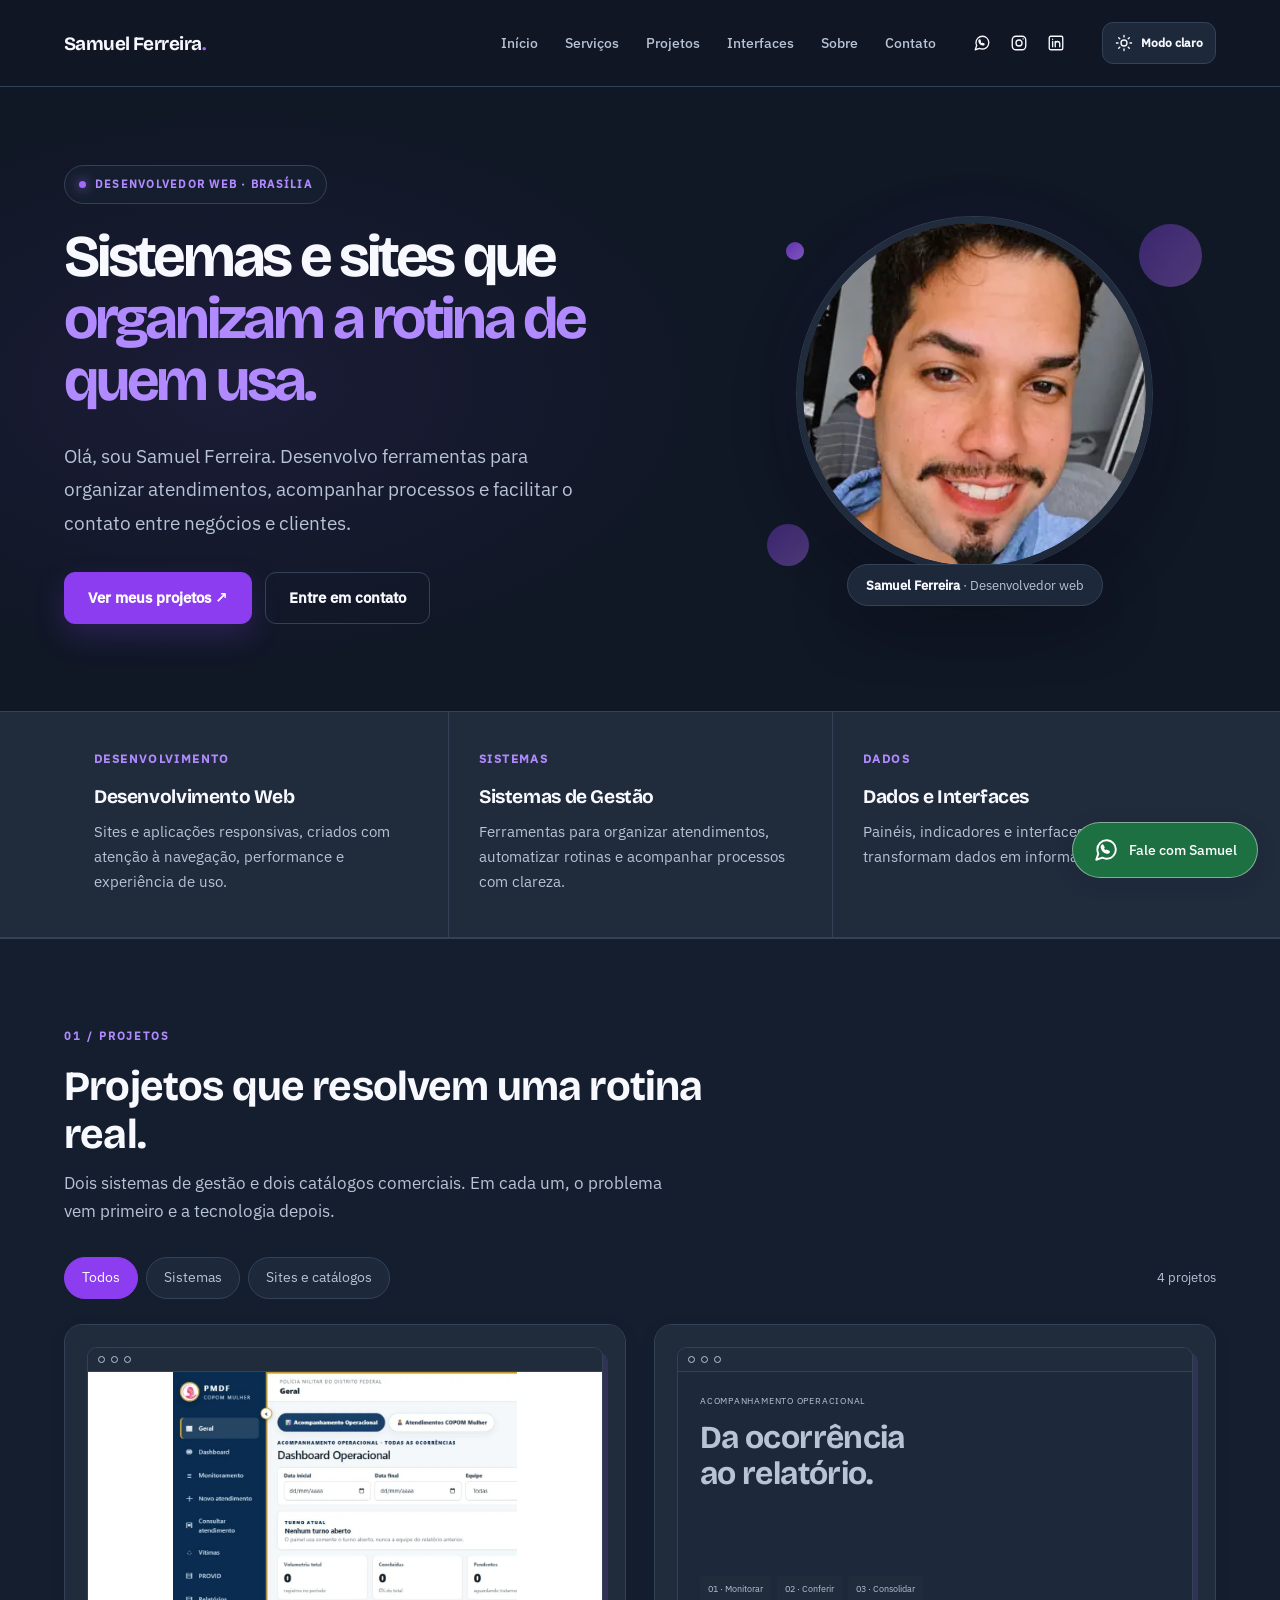
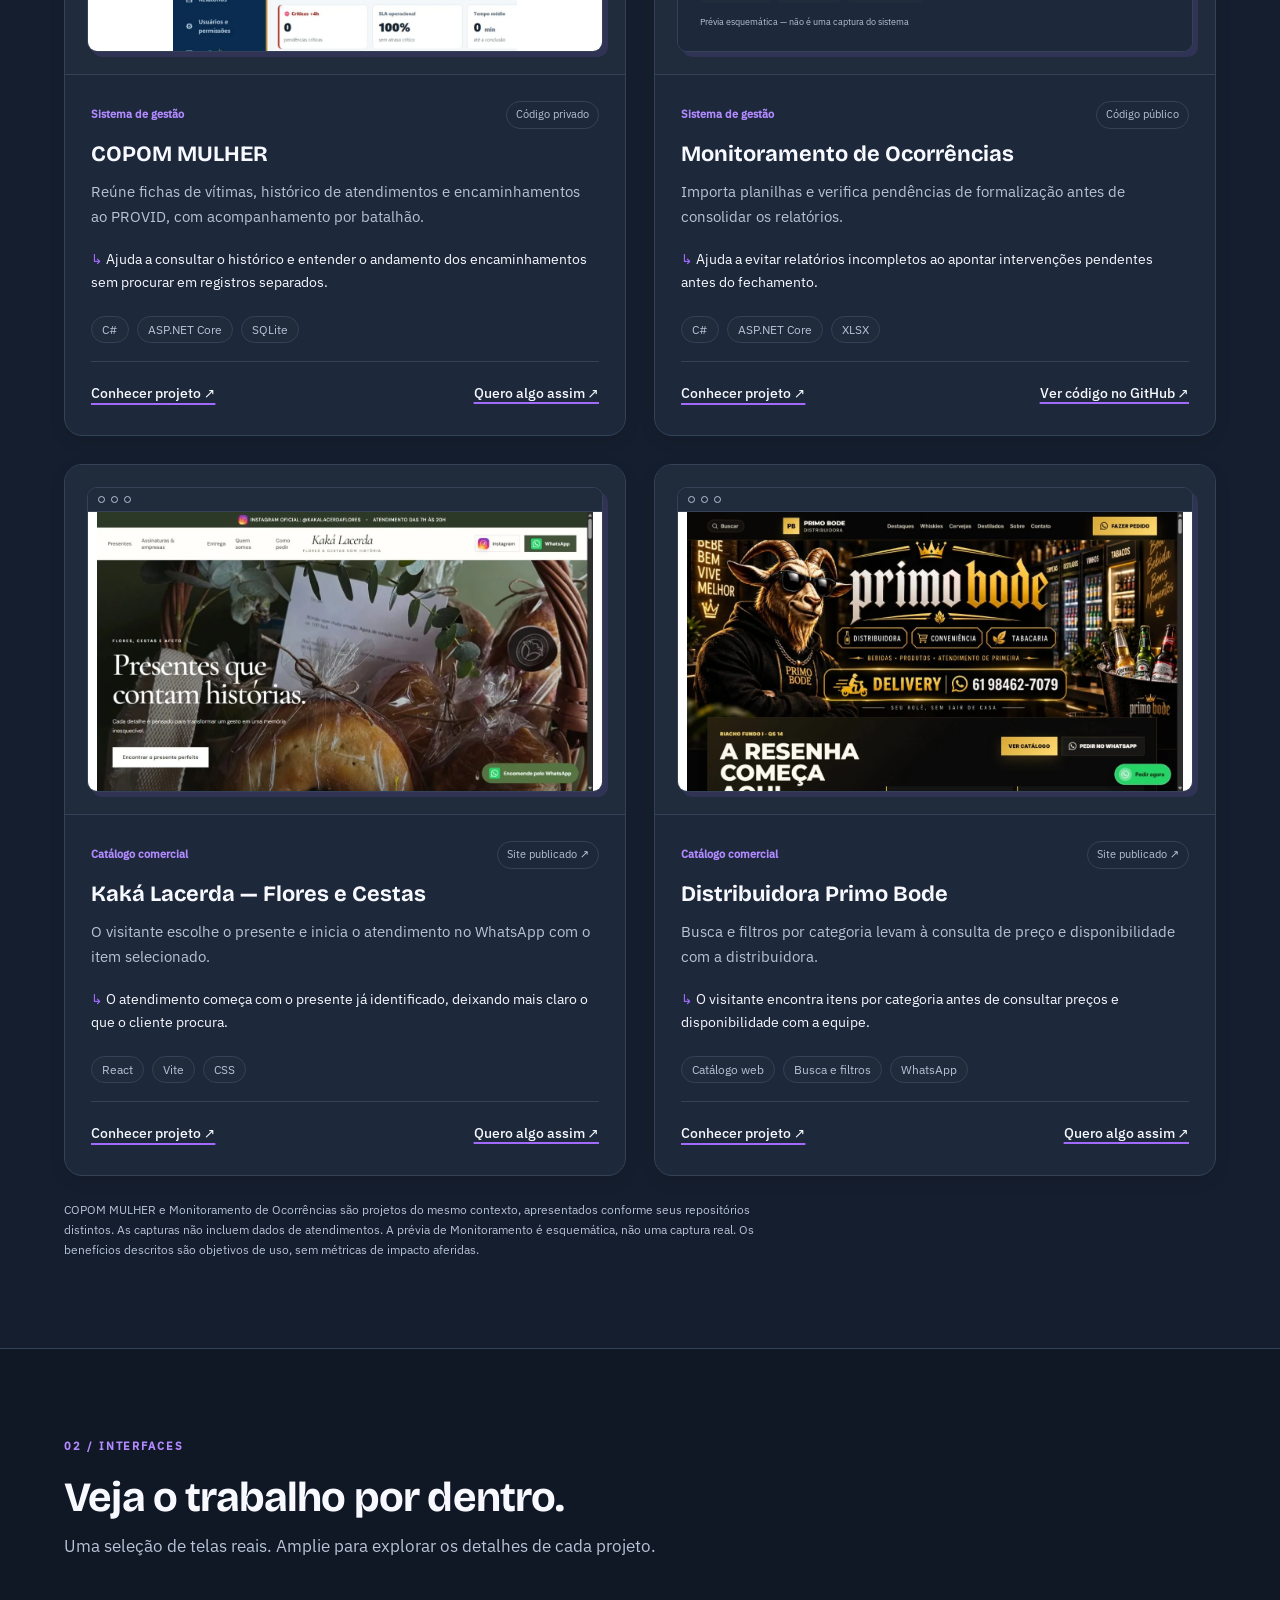
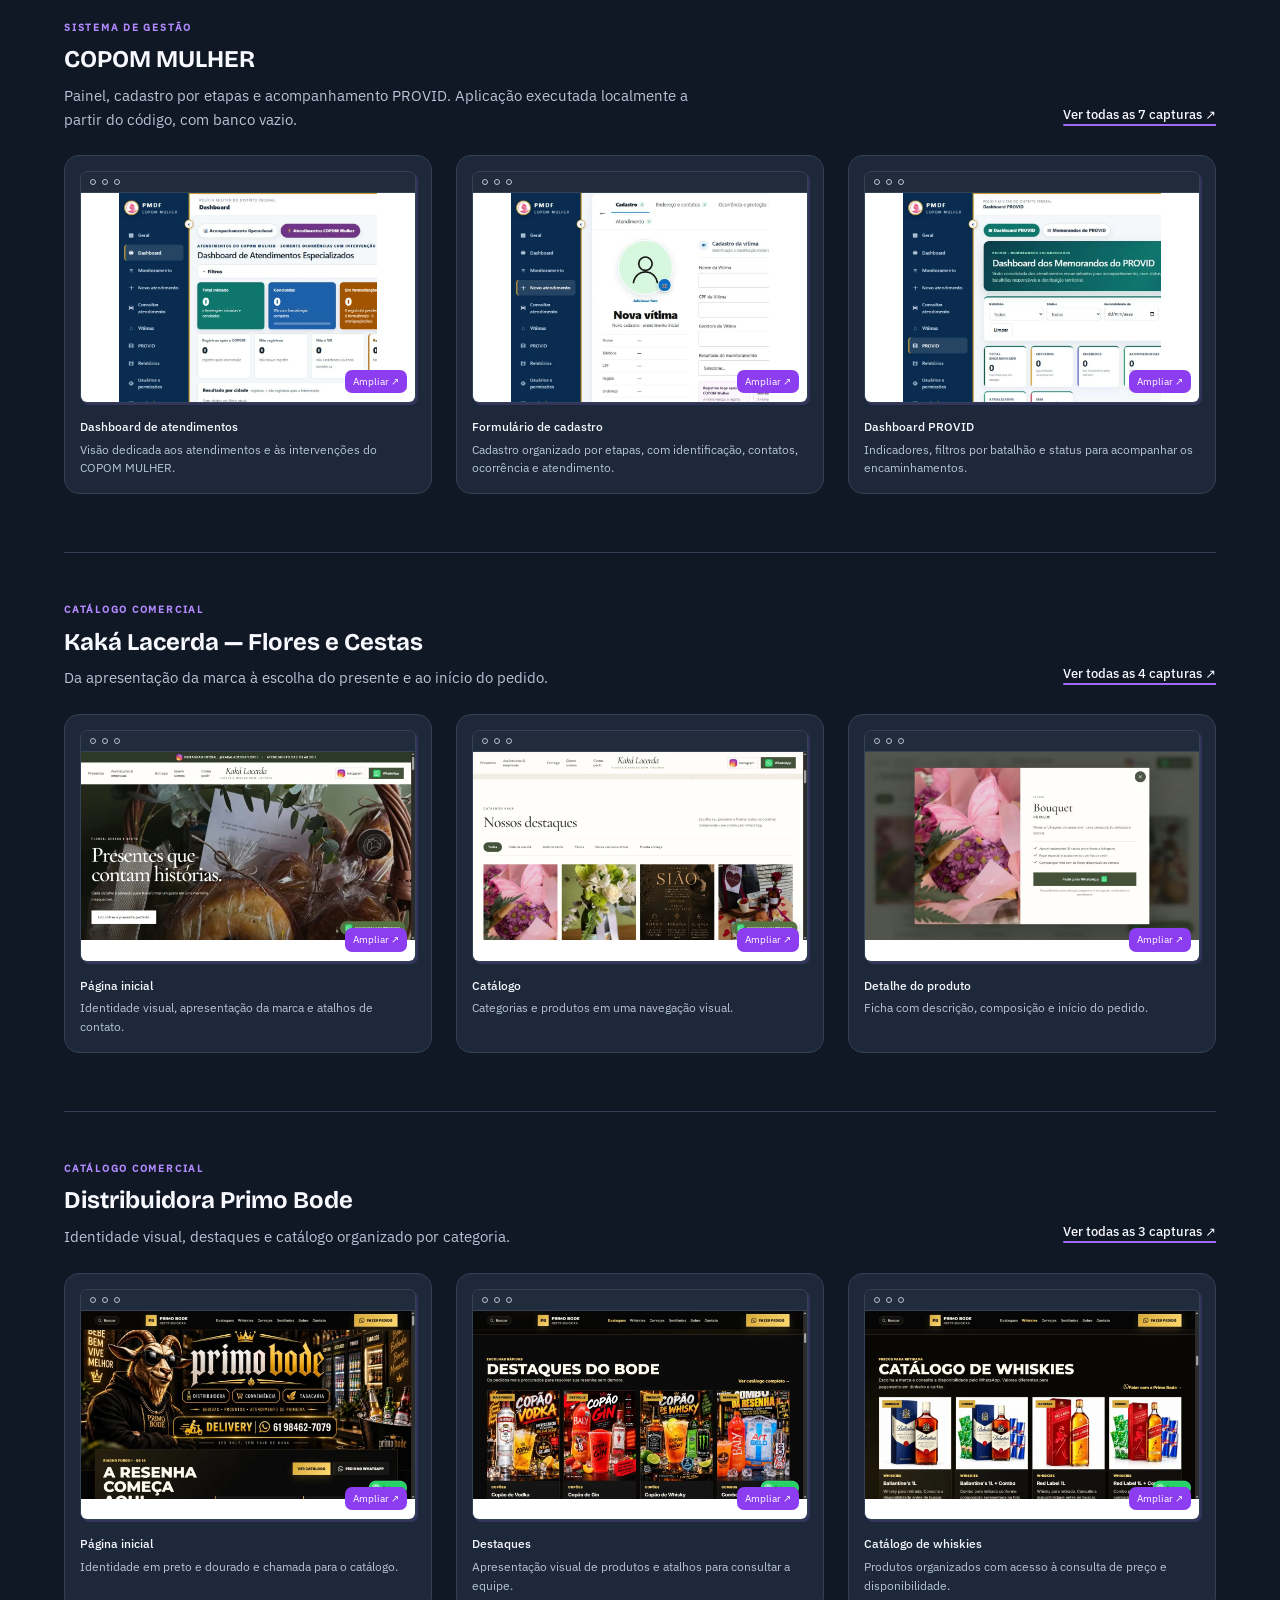
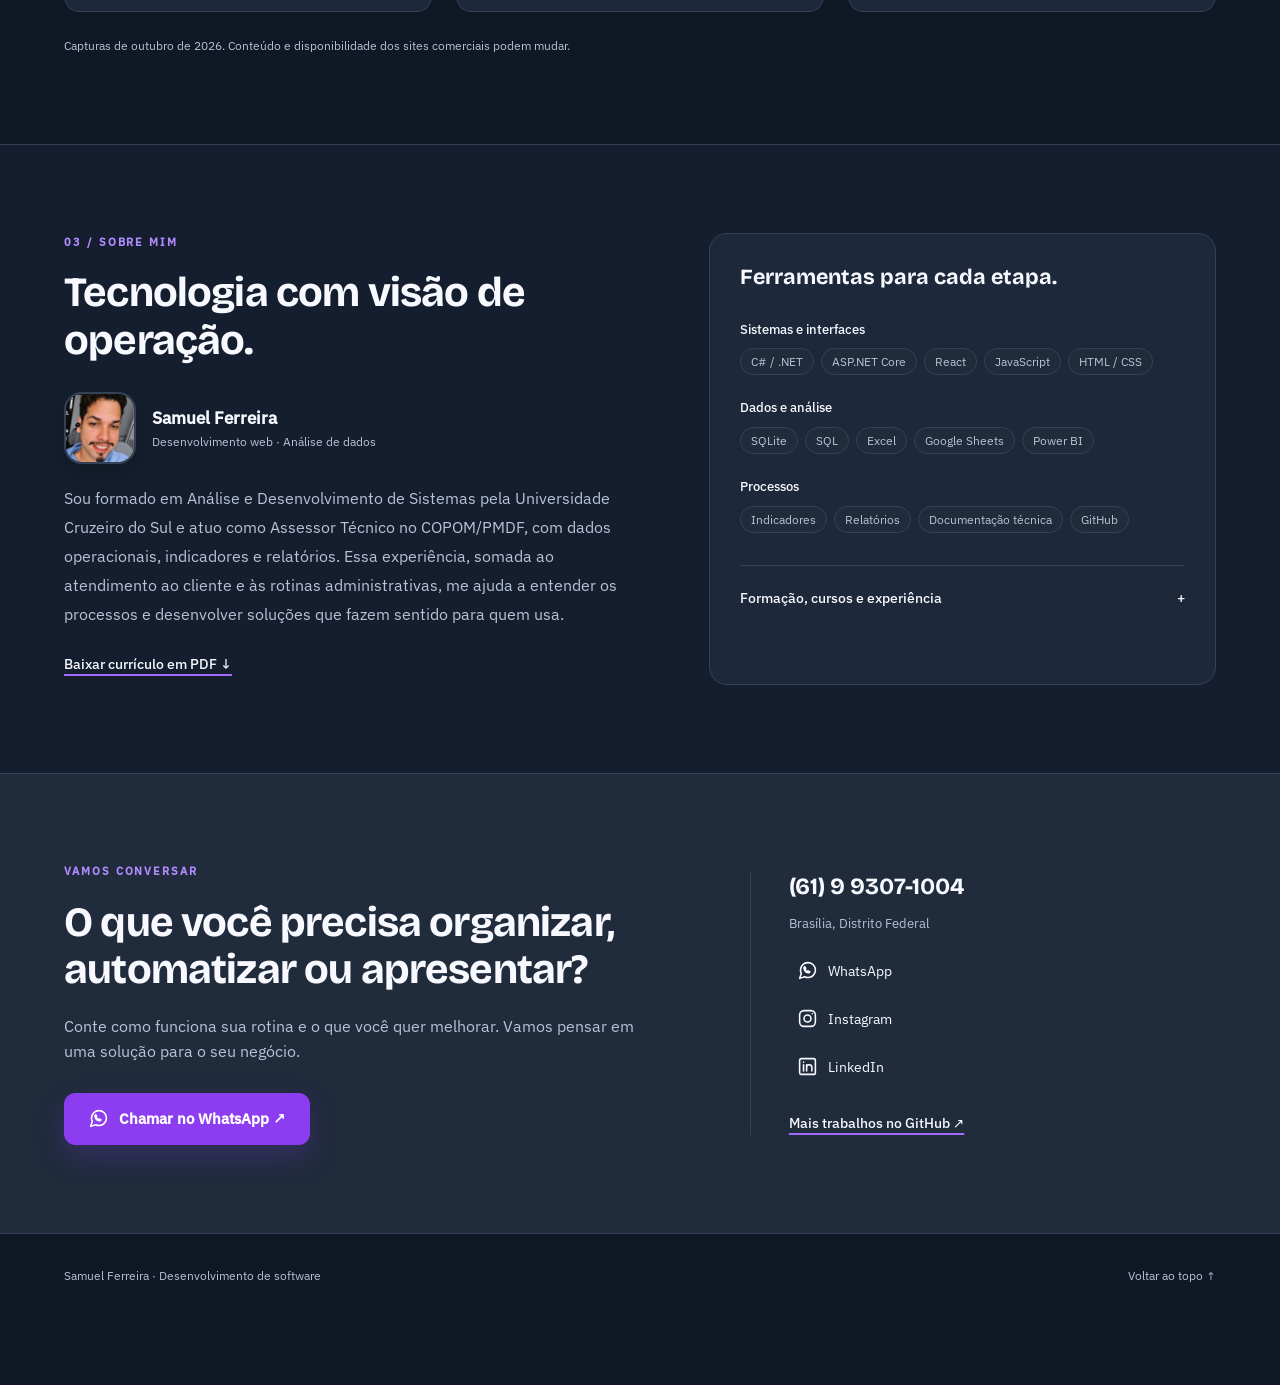
==== commit 798bb8d4: "Atualizar foto de Samuel no topo e na seção Sobre" ====
--- a/index.html
+++ b/index.html
@@ -133,7 +133,7 @@
 </head>
 <body><a class="skip-link" href="#conteudo">Pular para o conteúdo</a><header><div class="wrap"><a class="marca" href="#inicio">Samuel Ferreira<span class="brand-dot" aria-hidden="true">.</span></a><nav aria-label="Principal"><a href="#inicio">Início</a><a href="#servicos">Serviços</a><a href="#projetos">Projetos</a><a href="#interfaces">Interfaces</a><a href="#sobre">Sobre</a><a href="#contato">Contato</a></nav><div class="socials" aria-label="Redes e contato"><a class="social-link" href="https://wa.me/5561993071004?text=Ol%C3%A1%2C%20Samuel!%20Conheci%20seu%20portf%C3%B3lio%20e%20gostaria%20de%20conversar%20sobre%20um%20projeto." target="_blank" rel="noopener noreferrer" aria-label="WhatsApp de Samuel Ferreira"><svg viewBox="0 0 24 24" fill="none" stroke="currentColor" stroke-width="1.8" stroke-linecap="round" stroke-linejoin="round" aria-hidden="true"><path d="M21 11.5a8.4 8.4 0 0 1-.9 3.8 8.5 8.5 0 0 1-7.6 4.7 8.4 8.4 0 0 1-3.8-.9L3 21l1.9-5.7a8.4 8.4 0 0 1-.9-3.8A8.5 8.5 0 0 1 12.5 3h.5a8.5 8.5 0 0 1 8 8v.5Z"/><path d="M9 7.8c-.8 0-1.2 1-1 1.9.5 2.4 2.4 4.3 4.8 4.8.9.2 1.9-.2 1.9-1l-2-1-1 .7c-1.1-.5-2-1.4-2.5-2.5l.7-1-1-1.9Z"/></svg></a><a class="social-link" href="https://www.instagram.com/samferreiras2/" target="_blank" rel="noopener noreferrer" aria-label="Instagram de Samuel Ferreira"><svg viewBox="0 0 24 24" fill="none" stroke="currentColor" stroke-width="1.8" stroke-linecap="round" stroke-linejoin="round" aria-hidden="true"><rect x="3" y="3" width="18" height="18" rx="5"/><circle cx="12" cy="12" r="4"/><path d="M17.5 6.5h.01"/></svg></a><a class="social-link" href="https://www.linkedin.com/in/samuel-silas-dos-santos-ferreira-928618174/" target="_blank" rel="noopener noreferrer" aria-label="LinkedIn de Samuel Ferreira"><svg viewBox="0 0 24 24" fill="none" stroke="currentColor" stroke-width="1.8" stroke-linecap="round" stroke-linejoin="round" aria-hidden="true"><rect x="3" y="3" width="18" height="18" rx="2"/><path d="M7.5 10v7M7.5 7h.01M11 17v-7m0 3c0-4 6-4 6 0v4"/></svg></a></div><button type="button" class="theme-toggle" id="theme-toggle" aria-label="Ativar modo claro" aria-pressed="false" title="Alternar tema claro/escuro"><svg class="icon-sun" viewBox="0 0 24 24" fill="none" stroke="currentColor" stroke-width="1.8" stroke-linecap="round" stroke-linejoin="round" aria-hidden="true"><circle cx="12" cy="12" r="4"/><path d="M12 2v2m0 16v2M4.93 4.93l1.42 1.42m11.3 11.3 1.42 1.42M2 12h2m16 0h2M4.93 19.07l1.42-1.42m11.3-11.3 1.42-1.42"/></svg><svg class="icon-moon" viewBox="0 0 24 24" fill="none" stroke="currentColor" stroke-width="1.8" stroke-linecap="round" stroke-linejoin="round" aria-hidden="true"><path d="M20.3 15.6A8.5 8.5 0 0 1 8.4 3.7a8.5 8.5 0 1 0 11.9 11.9Z"/></svg><span class="theme-toggle-label">Modo claro</span></button></div></header><main id="conteudo"><div class="hero" id="inicio">
 <div class="hero-copy"><span class="eyebrow">DESENVOLVEDOR WEB · BRASÍLIA</span><h1>Sistemas e sites que <span>organizam a rotina de quem usa.</span></h1><p>Olá, sou Samuel Ferreira. Desenvolvo ferramentas para organizar atendimentos, acompanhar processos e facilitar o contato entre negócios e clientes.</p><div class="acoes"><a class="btn primario" href="#projetos">Ver meus projetos ↗</a><a class="btn secundario" href="#contato">Entre em contato</a></div></div>
-<div class="portrait-stage" aria-label="Apresentação visual de Samuel Ferreira"><span class="orbit orbit-a" aria-hidden="true"></span><span class="orbit orbit-b" aria-hidden="true"></span><span class="orbit orbit-c" aria-hidden="true"></span><div class="portrait-ring"><span class="portrait-fallback" aria-hidden="true">SF</span><img src="samuel-portrait.webp" alt="Foto de Samuel Ferreira" width="260" height="260" fetchpriority="high" decoding="async" onerror="this.hidden=true"></div><div class="portrait-caption"><strong>Samuel Ferreira</strong> · Desenvolvedor web</div></div>
+<div class="portrait-stage" aria-label="Apresentação visual de Samuel Ferreira"><span class="orbit orbit-a" aria-hidden="true"></span><span class="orbit orbit-b" aria-hidden="true"></span><span class="orbit orbit-c" aria-hidden="true"></span><div class="portrait-ring"><span class="portrait-fallback" aria-hidden="true">SF</span><img src="samuel-portrait.webp?v=20261020" alt="Foto de Samuel Ferreira" width="260" height="260" fetchpriority="high" decoding="async" onerror="this.hidden=true"></div><div class="portrait-caption"><strong>Samuel Ferreira</strong> · Desenvolvedor web</div></div>
 </div>
 <div class="services-strip" id="servicos"><div class="wrap services-grid">
 <article class="service-card"><span class="service-index">DESENVOLVIMENTO</span><h2>Desenvolvimento Web</h2><p>Sites e aplicações responsivas, criados com atenção à navegação, performance e experiência de uso.</p></article>
@@ -141,4 +141,4 @@
 <article class="service-card"><span class="service-index">DADOS</span><h2>Dados e Interfaces</h2><p>Painéis, indicadores e interfaces intuitivas que transformam dados em informações úteis.</p></article>
 </div></div>
 
-<section id="projetos"><div class="wrap"><span class="eyebrow">01 / PROJETOS</span><h2>Projetos que resolvem uma rotina real.</h2><p class="intro">Dois sistemas de gestão e dois catálogos comerciais. Em cada um, o problema vem primeiro e a tecnologia depois.</p><div class="filter-bar"><div class="filters" role="group" aria-label="Filtrar projetos"><button class="filter" data-filter="all" aria-pressed="true">Todos</button><button class="filter" data-filter="system" aria-pressed="false">Sistemas</button><button class="filter" data-filter="site" aria-pressed="false">Sites e catálogos</button></div><span id="project-count" aria-live="polite">4 projetos</span></div><div class="grade"><article class="card" data-category="system"><div class="imagem"><a href="#interfaces-copom" aria-label="Ver interfaces de COPOM MULHER"><div class="janela"><div class="barra" aria-hidden="true"><i></i><i></i><i></i><span></span></div><img src="copom-geral.webp" alt="COPOM MULHER — captura real da interface" width="1280" height="800" loading="lazy" decoding="async"></div></a></div><div class="corpo"><div class="card-meta"><span class="tipo">Sistema de gestão</span><span class="privado">Código privado</span></div><h3>COPOM MULHER</h3><p>Reúne fichas de vítimas, histórico de atendimentos e encaminhamentos ao PROVID, com acompanhamento por batalhão.</p><p class="resultado"><span aria-hidden="true">↳</span> Ajuda a consultar o histórico e entender o andamento dos encaminhamentos sem procurar em registros separados.</p><div class="tags"><span>C#</span><span>ASP.NET Core</span><span>SQLite</span></div><div class="links"><button class="text-link" data-project="copom">Conhecer projeto ↗</button><a href="https://wa.me/5561993071004?text=Ol%C3%A1%2C%20Samuel!%20Vi%20o%20projeto%20COPOM%20MULHER%20no%20seu%20portf%C3%B3lio%20e%20gostaria%20de%20uma%20solu%C3%A7%C3%A3o%20para%20meu%20neg%C3%B3cio." target="_blank" rel="noopener noreferrer">Quero algo assim ↗</a></div></div></article><article class="card" data-category="system"><div class="imagem"><div class="janela"><div class="barra" aria-hidden="true"><i></i><i></i><i></i><span></span></div><div class="concept"><span>ACOMPANHAMENTO OPERACIONAL</span><strong>Da ocorrência<br>ao relatório.</strong><div><span>01 · Monitorar</span><span>02 · Conferir</span><span>03 · Consolidar</span></div><small>Prévia esquemática — não é uma captura do sistema</small></div></div></div><div class="corpo"><div class="card-meta"><span class="tipo">Sistema de gestão</span><span class="privado">Código público</span></div><h3>Monitoramento de Ocorrências</h3><p>Importa planilhas e verifica pendências de formalização antes de consolidar os relatórios.</p><p class="resultado"><span aria-hidden="true">↳</span> Ajuda a evitar relatórios incompletos ao apontar intervenções pendentes antes do fechamento.</p><div class="tags"><span>C#</span><span>ASP.NET Core</span><span>XLSX</span></div><div class="links"><button class="text-link" data-project="ocorrencias">Conhecer projeto ↗</button><a href="https://github.com/SamFerreira97/https-samferreira.taila2f002.ts.net-Ocorrencias" target="_blank" rel="noopener noreferrer" aria-label="Ver código do Monitoramento de Ocorrências no GitHub">Ver código no GitHub ↗</a></div></div></article><article class="card" data-category="site"><div class="imagem"><a href="#interfaces-flores" aria-label="Ver interfaces de Kaká Lacerda — Flores e Cestas"><div class="janela"><div class="barra" aria-hidden="true"><i></i><i></i><i></i><span></span></div><img src="kaka-inicio.webp" alt="Kaká Lacerda — Flores e Cestas — captura real da interface" width="1280" height="800" loading="lazy" decoding="async"></div></a></div><div class="corpo"><div class="card-meta"><span class="tipo">Catálogo comercial</span><span class="privado">Site publicado ↗</span></div><h3>Kaká Lacerda — Flores e Cestas</h3><p>O visitante escolhe o presente e inicia o atendimento no WhatsApp com o item selecionado.</p><p class="resultado"><span aria-hidden="true">↳</span> O atendimento começa com o presente já identificado, deixando mais claro o que o cliente procura.</p><div class="tags"><span>React</span><span>Vite</span><span>CSS</span></div><div class="links"><button class="text-link" data-project="flores">Conhecer projeto ↗</button><a href="https://wa.me/5561993071004?text=Ol%C3%A1%2C%20Samuel!%20Vi%20o%20projeto%20Kak%C3%A1%20Lacerda%20%E2%80%94%20Flores%20e%20Cestas%20no%20seu%20portf%C3%B3lio%20e%20gostaria%20de%20uma%20solu%C3%A7%C3%A3o%20para%20meu%20neg%C3%B3cio." target="_blank" rel="noopener noreferrer">Quero algo assim ↗</a></div></div></article><article class="card" data-category="site"><div class="imagem"><a href="#interfaces-primo" aria-label="Ver interfaces de Distribuidora Primo Bode"><div class="janela"><div class="barra" aria-hidden="true"><i></i><i></i><i></i><span></span></div><img src="primo-inicio.webp" alt="Distribuidora Primo Bode — captura real da interface" width="1280" height="800" loading="lazy" decoding="async"></div></a></div><div class="corpo"><div class="card-meta"><span class="tipo">Catálogo comercial</span><span class="privado">Site publicado ↗</span></div><h3>Distribuidora Primo Bode</h3><p>Busca e filtros por categoria levam à consulta de preço e disponibilidade com a distribuidora.</p><p class="resultado"><span aria-hidden="true">↳</span> O visitante encontra itens por categoria antes de consultar preços e disponibilidade com a equipe.</p><div class="tags"><span>Catálogo web</span><span>Busca e filtros</span><span>WhatsApp</span></div><div class="links"><button class="text-link" data-project="primo">Conhecer projeto ↗</button><a href="https://wa.me/5561993071004?text=Ol%C3%A1%2C%20Samuel!%20Vi%20o%20projeto%20Distribuidora%20Primo%20Bode%20no%20seu%20portf%C3%B3lio%20e%20gostaria%20de%20uma%20solu%C3%A7%C3%A3o%20para%20meu%20neg%C3%B3cio." target="_blank" rel="noopener noreferrer">Quero algo assim ↗</a></div></div></article></div><p class="caption">COPOM MULHER e Monitoramento de Ocorrências são projetos do mesmo contexto, apresentados conforme seus repositórios distintos. As capturas não incluem dados de atendimentos. A prévia de Monitoramento é esquemática, não uma captura real. Os benefícios descritos são objetivos de uso, sem métricas de impacto aferidas.</p></div></section><section id="interfaces"><div class="wrap"><span class="eyebrow">02 / INTERFACES</span><h2>Veja o trabalho por dentro.</h2><p class="intro">Uma seleção de telas reais. Amplie para explorar os detalhes de cada projeto.</p><article class="showcase" id="interfaces-copom"><div class="showcase-heading"><div><span class="eyebrow">SISTEMA DE GESTÃO</span><h3>COPOM MULHER</h3><p>Painel, cadastro por etapas e acompanhamento PROVID. Aplicação executada localmente a partir do código, com banco vazio.</p></div><button class="text-link" data-screen="7">Ver todas as 7 capturas ↗</button></div><div class="screen-grid"><figure><button class="screen-trigger" data-screen="8" aria-label="Ampliar: COPOM MULHER · Dashboard de atendimentos"><div class="janela"><div class="barra" aria-hidden="true"><i></i><i></i><i></i><span></span></div><img src="copom-dashboard.webp" width="1280" height="800" alt="COPOM MULHER · Dashboard de atendimentos" loading="lazy" decoding="async"></div><span class="zoom" aria-hidden="true">Ampliar ↗</span></button><figcaption><b>Dashboard de atendimentos</b><span>Visão dedicada aos atendimentos e às intervenções do COPOM MULHER.</span></figcaption></figure><figure><button class="screen-trigger" data-screen="11" aria-label="Ampliar: COPOM MULHER · Formulário de cadastro"><div class="janela"><div class="barra" aria-hidden="true"><i></i><i></i><i></i><span></span></div><img src="copom-formulario.webp" width="1280" height="800" alt="COPOM MULHER · Formulário de cadastro" loading="lazy" decoding="async"></div><span class="zoom" aria-hidden="true">Ampliar ↗</span></button><figcaption><b>Formulário de cadastro</b><span>Cadastro organizado por etapas, com identificação, contatos, ocorrência e atendimento.</span></figcaption></figure><figure><button class="screen-trigger" data-screen="12" aria-label="Ampliar: COPOM MULHER · Dashboard PROVID"><div class="janela"><div class="barra" aria-hidden="true"><i></i><i></i><i></i><span></span></div><img src="copom-provid.webp" width="1280" height="800" alt="COPOM MULHER · Dashboard PROVID" loading="lazy" decoding="async"></div><span class="zoom" aria-hidden="true">Ampliar ↗</span></button><figcaption><b>Dashboard PROVID</b><span>Indicadores, filtros por batalhão e status para acompanhar os encaminhamentos.</span></figcaption></figure></div></article><article class="showcase" id="interfaces-flores"><div class="showcase-heading"><div><span class="eyebrow">CATÁLOGO COMERCIAL</span><h3>Kaká Lacerda — Flores e Cestas</h3><p>Da apresentação da marca à escolha do presente e ao início do pedido.</p></div><button class="text-link" data-screen="0">Ver todas as 4 capturas ↗</button></div><div class="screen-grid"><figure><button class="screen-trigger" data-screen="0" aria-label="Ampliar: Kaká Lacerda · Página inicial"><div class="janela"><div class="barra" aria-hidden="true"><i></i><i></i><i></i><span></span></div><img src="kaka-inicio.webp" width="1280" height="800" alt="Kaká Lacerda · Página inicial" loading="lazy" decoding="async"></div><span class="zoom" aria-hidden="true">Ampliar ↗</span></button><figcaption><b>Página inicial</b><span>Identidade visual, apresentação da marca e atalhos de contato.</span></figcaption></figure><figure><button class="screen-trigger" data-screen="1" aria-label="Ampliar: Kaká Lacerda · Catálogo"><div class="janela"><div class="barra" aria-hidden="true"><i></i><i></i><i></i><span></span></div><img src="kaka-catalogo.webp" width="1280" height="800" alt="Kaká Lacerda · Catálogo" loading="lazy" decoding="async"></div><span class="zoom" aria-hidden="true">Ampliar ↗</span></button><figcaption><b>Catálogo</b><span>Categorias e produtos em uma navegação visual.</span></figcaption></figure><figure><button class="screen-trigger" data-screen="2" aria-label="Ampliar: Kaká Lacerda · Detalhe do produto"><div class="janela"><div class="barra" aria-hidden="true"><i></i><i></i><i></i><span></span></div><img src="kaka-produto.webp" width="1280" height="800" alt="Kaká Lacerda · Detalhe do produto" loading="lazy" decoding="async"></div><span class="zoom" aria-hidden="true">Ampliar ↗</span></button><figcaption><b>Detalhe do produto</b><span>Ficha com descrição, composição e início do pedido.</span></figcaption></figure></div></article><article class="showcase" id="interfaces-primo"><div class="showcase-heading"><div><span class="eyebrow">CATÁLOGO COMERCIAL</span><h3>Distribuidora Primo Bode</h3><p>Identidade visual, destaques e catálogo organizado por categoria.</p></div><button class="text-link" data-screen="4">Ver todas as 3 capturas ↗</button></div><div class="screen-grid"><figure><button class="screen-trigger" data-screen="4" aria-label="Ampliar: Primo Bode · Página inicial"><div class="janela"><div class="barra" aria-hidden="true"><i></i><i></i><i></i><span></span></div><img src="primo-inicio.webp" width="1280" height="800" alt="Primo Bode · Página inicial" loading="lazy" decoding="async"></div><span class="zoom" aria-hidden="true">Ampliar ↗</span></button><figcaption><b>Página inicial</b><span>Identidade em preto e dourado e chamada para o catálogo.</span></figcaption></figure><figure><button class="screen-trigger" data-screen="5" aria-label="Ampliar: Primo Bode · Destaques"><div class="janela"><div class="barra" aria-hidden="true"><i></i><i></i><i></i><span></span></div><img src="primo-ofertas.webp" width="1280" height="800" alt="Primo Bode · Destaques" loading="lazy" decoding="async"></div><span class="zoom" aria-hidden="true">Ampliar ↗</span></button><figcaption><b>Destaques</b><span>Apresentação visual de produtos e atalhos para consultar a equipe.</span></figcaption></figure><figure><button class="screen-trigger" data-screen="6" aria-label="Ampliar: Primo Bode · Catálogo de whiskies"><div class="janela"><div class="barra" aria-hidden="true"><i></i><i></i><i></i><span></span></div><img src="primo-catalogo.webp" width="1280" height="800" alt="Primo Bode · Catálogo de whiskies" loading="lazy" decoding="async"></div><span class="zoom" aria-hidden="true">Ampliar ↗</span></button><figcaption><b>Catálogo de whiskies</b><span>Produtos organizados com acesso à consulta de preço e disponibilidade.</span></figcaption></figure></div></article><p class="caption">Capturas de outubro de 2026. Conteúdo e disponibilidade dos sites comerciais podem mudar.</p></div></section><section id="sobre"><div class="wrap about"><div class="about-copy"><span class="eyebrow">03 / SOBRE MIM</span><h2>Tecnologia com visão de operação.</h2><div class="profile"><img class="profile-photo" src="samuel-portrait.webp" width="72" height="72" loading="lazy" decoding="async" alt="Foto de Samuel Ferreira"><div><b>Samuel Ferreira</b><span>Desenvolvimento web · Análise de dados</span></div></div><p>Sou formado em Análise e Desenvolvimento de Sistemas pela Universidade Cruzeiro do Sul e atuo como Assessor Técnico no COPOM/PMDF, com dados operacionais, indicadores e relatórios. Essa experiência, somada ao atendimento ao cliente e às rotinas administrativas, me ajuda a entender os processos e desenvolver soluções que fazem sentido para quem usa.</p><a class="text-link cv-link" href="curriculo-samuel-ferreira.pdf" download>Baixar currículo em PDF ↓</a></div><div class="expertise"><h3>Ferramentas para cada etapa.</h3><div class="stack-group"><h4>Sistemas e interfaces</h4><div class="tags"><span>C# / .NET</span><span>ASP.NET Core</span><span>React</span><span>JavaScript</span><span>HTML / CSS</span></div></div><div class="stack-group"><h4>Dados e análise</h4><div class="tags"><span>SQLite</span><span>SQL</span><span>Excel</span><span>Google Sheets</span><span>Power BI</span></div></div><div class="stack-group"><h4>Processos</h4><div class="tags"><span>Indicadores</span><span>Relatórios</span><span>Documentação técnica</span><span>GitHub</span></div></div><details class="career"><summary>Formação, cursos e experiência <span aria-hidden="true">+</span></summary><div><h4>Experiência profissional</h4><p><b>2024 — atual · Assessor Técnico</b><br>COPOM / Polícia Militar do Distrito Federal. Análise de dados operacionais, indicadores, planilhas, relatórios e apoio à organização de processos.</p><p><b>2022 — 2023 · Telemarketing ativo (estágio)</b><br>Claro. Atendimento, suporte técnico e administrativo, negociação e pesquisas de satisfação.</p><p><b>2014 — 2016 · Auxiliar administrativo (estágio)</b><br>Jovem Candango. Organização de arquivos e controle documental.</p><h4>Formação acadêmica</h4><p><b>Análise e Desenvolvimento de Sistemas</b><br>Universidade Cruzeiro do Sul · 2022 — 2024 · Concluído.</p><h4>Cursos complementares</h4><ul><li><b>Inteligência Artificial e o Novo Contexto da Cultura Digital</b> · Fundação Bradesco — Escola Virtual · 20 horas · concluído em novembro de 2025</li><li>Excel 2016 — Intermediário · Fundação Bradesco · 2025</li><li>Modelando Dados no Power BI · Fundação Bradesco · 2024</li><li>Implementando Banco de Dados · Fundação Bradesco · 2024</li></ul></div></details></div></div></section><section id="contato" class="contato"><div class="wrap contact-grid"><div><span class="eyebrow">VAMOS CONVERSAR</span><h2>O que você precisa organizar, automatizar ou apresentar?</h2><p class="intro">Conte como funciona sua rotina e o que você quer melhorar. Vamos pensar em uma solução para o seu negócio.</p><div class="acoes"><a class="btn primario" href="https://wa.me/5561993071004?text=Ol%C3%A1%2C%20Samuel!%20Conheci%20seu%20portf%C3%B3lio%20e%20gostaria%20de%20conversar%20sobre%20um%20projeto." target="_blank" rel="noopener noreferrer"><svg viewBox="0 0 24 24" fill="none" stroke="currentColor" stroke-width="1.8" stroke-linecap="round" stroke-linejoin="round" aria-hidden="true"><path d="M21 11.5a8.4 8.4 0 0 1-.9 3.8 8.5 8.5 0 0 1-7.6 4.7 8.4 8.4 0 0 1-3.8-.9L3 21l1.9-5.7a8.4 8.4 0 0 1-.9-3.8A8.5 8.5 0 0 1 12.5 3h.5a8.5 8.5 0 0 1 8 8v.5Z"/><path d="M9 7.8c-.8 0-1.2 1-1 1.9.5 2.4 2.4 4.3 4.8 4.8.9.2 1.9-.2 1.9-1l-2-1-1 .7c-1.1-.5-2-1.4-2.5-2.5l.7-1-1-1.9Z"/></svg> Chamar no WhatsApp ↗</a></div></div><div class="contact-details"><a class="phone" href="tel:+5561993071004">(61) 9 9307-1004</a><span>Brasília, Distrito Federal</span><div class="socials labeled"><a class="social-link" href="https://wa.me/5561993071004?text=Ol%C3%A1%2C%20Samuel!%20Conheci%20seu%20portf%C3%B3lio%20e%20gostaria%20de%20conversar%20sobre%20um%20projeto." target="_blank" rel="noopener noreferrer" aria-label="WhatsApp de Samuel Ferreira"><svg viewBox="0 0 24 24" fill="none" stroke="currentColor" stroke-width="1.8" stroke-linecap="round" stroke-linejoin="round" aria-hidden="true"><path d="M21 11.5a8.4 8.4 0 0 1-.9 3.8 8.5 8.5 0 0 1-7.6 4.7 8.4 8.4 0 0 1-3.8-.9L3 21l1.9-5.7a8.4 8.4 0 0 1-.9-3.8A8.5 8.5 0 0 1 12.5 3h.5a8.5 8.5 0 0 1 8 8v.5Z"/><path d="M9 7.8c-.8 0-1.2 1-1 1.9.5 2.4 2.4 4.3 4.8 4.8.9.2 1.9-.2 1.9-1l-2-1-1 .7c-1.1-.5-2-1.4-2.5-2.5l.7-1-1-1.9Z"/></svg><span>WhatsApp</span></a><a class="social-link" href="https://www.instagram.com/samferreiras2/" target="_blank" rel="noopener noreferrer" aria-label="Instagram de Samuel Ferreira"><svg viewBox="0 0 24 24" fill="none" stroke="currentColor" stroke-width="1.8" stroke-linecap="round" stroke-linejoin="round" aria-hidden="true"><rect x="3" y="3" width="18" height="18" rx="5"/><circle cx="12" cy="12" r="4"/><path d="M17.5 6.5h.01"/></svg><span>Instagram</span></a><a class="social-link" href="https://www.linkedin.com/in/samuel-silas-dos-santos-ferreira-928618174/" target="_blank" rel="noopener noreferrer" aria-label="LinkedIn de Samuel Ferreira"><svg viewBox="0 0 24 24" fill="none" stroke="currentColor" stroke-width="1.8" stroke-linecap="round" stroke-linejoin="round" aria-hidden="true"><rect x="3" y="3" width="18" height="18" rx="2"/><path d="M7.5 10v7M7.5 7h.01M11 17v-7m0 3c0-4 6-4 6 0v4"/></svg><span>LinkedIn</span></a></div><a class="text-link" href="https://github.com/SamFerreira97" target="_blank" rel="noopener noreferrer">Mais trabalhos no GitHub ↗</a></div></div></section></main><footer><div class="wrap footer-content"><span>Samuel Ferreira · Desenvolvimento de software</span><a href="#inicio">Voltar ao topo ↑</a></div></footer><dialog id="project-dialog" aria-labelledby="dialog-title"><div class="dialog-top"><span class="eyebrow" id="dialog-category"></span><button class="close" aria-label="Fechar detalhes" data-close="project-dialog">×</button></div><h2 id="dialog-title"></h2><p id="dialog-description"></p><h3>Recursos do projeto</h3><ul id="dialog-features"></ul><div class="tags" id="dialog-tags"></div><p class="caption" id="dialog-note"></p><div class="acoes"><a class="btn primario" id="dialog-action" target="_blank" rel="noopener noreferrer"></a><a class="text-link" id="dialog-contact" target="_blank" rel="noopener noreferrer">Conversar sobre uma solução ↗</a></div></dialog><dialog id="screen-dialog" aria-labelledby="screen-title"><div class="dialog-top"><h2 id="screen-title"></h2><button class="close" aria-label="Fechar imagem ampliada" data-close="screen-dialog">×</button></div><img id="screen-full" alt=""><div class="screen-pagination"><button id="screen-prev" class="text-link" aria-label="Imagem anterior">← Anterior</button><span id="screen-position" aria-live="polite"></span><button id="screen-next" class="text-link" aria-label="Próxima imagem">Próxima →</button></div><p id="screen-description" class="caption"></p></dialog><script src="portfolio.js" defer></script><script src="theme.js" defer></script><a class="floating-whatsapp" href="https://wa.me/5561993071004?text=Ol%C3%A1%2C%20Samuel!%20Conheci%20seu%20portf%C3%B3lio%20e%20gostaria%20de%20conversar%20sobre%20um%20projeto." target="_blank" rel="noopener noreferrer" aria-label="Falar com Samuel Ferreira pelo WhatsApp" title="Falar com Samuel pelo WhatsApp"><svg viewBox="0 0 24 24" fill="none" stroke="currentColor" stroke-width="1.8" stroke-linecap="round" stroke-linejoin="round" aria-hidden="true"><path d="M21 11.5a8.4 8.4 0 0 1-.9 3.8 8.5 8.5 0 0 1-7.6 4.7 8.4 8.4 0 0 1-3.8-.9L3 21l1.9-5.7a8.4 8.4 0 0 1-.9-3.8A8.5 8.5 0 0 1 12.5 3h.5a8.5 8.5 0 0 1 8 8v.5Z"/><path d="M9 7.8c-.8 0-1.2 1-1 1.9.5 2.4 2.4 4.3 4.8 4.8.9.2 1.9-.2 1.9-1l-2-1-1 .7c-1.1-.5-2-1.4-2.5-2.5l.7-1-1-1.9Z"/></svg><span>Fale com Samuel</span></a></body></html>+<section id="projetos"><div class="wrap"><span class="eyebrow">01 / PROJETOS</span><h2>Projetos que resolvem uma rotina real.</h2><p class="intro">Dois sistemas de gestão e dois catálogos comerciais. Em cada um, o problema vem primeiro e a tecnologia depois.</p><div class="filter-bar"><div class="filters" role="group" aria-label="Filtrar projetos"><button class="filter" data-filter="all" aria-pressed="true">Todos</button><button class="filter" data-filter="system" aria-pressed="false">Sistemas</button><button class="filter" data-filter="site" aria-pressed="false">Sites e catálogos</button></div><span id="project-count" aria-live="polite">4 projetos</span></div><div class="grade"><article class="card" data-category="system"><div class="imagem"><a href="#interfaces-copom" aria-label="Ver interfaces de COPOM MULHER"><div class="janela"><div class="barra" aria-hidden="true"><i></i><i></i><i></i><span></span></div><img src="copom-geral.webp" alt="COPOM MULHER — captura real da interface" width="1280" height="800" loading="lazy" decoding="async"></div></a></div><div class="corpo"><div class="card-meta"><span class="tipo">Sistema de gestão</span><span class="privado">Código privado</span></div><h3>COPOM MULHER</h3><p>Reúne fichas de vítimas, histórico de atendimentos e encaminhamentos ao PROVID, com acompanhamento por batalhão.</p><p class="resultado"><span aria-hidden="true">↳</span> Ajuda a consultar o histórico e entender o andamento dos encaminhamentos sem procurar em registros separados.</p><div class="tags"><span>C#</span><span>ASP.NET Core</span><span>SQLite</span></div><div class="links"><button class="text-link" data-project="copom">Conhecer projeto ↗</button><a href="https://wa.me/5561993071004?text=Ol%C3%A1%2C%20Samuel!%20Vi%20o%20projeto%20COPOM%20MULHER%20no%20seu%20portf%C3%B3lio%20e%20gostaria%20de%20uma%20solu%C3%A7%C3%A3o%20para%20meu%20neg%C3%B3cio." target="_blank" rel="noopener noreferrer">Quero algo assim ↗</a></div></div></article><article class="card" data-category="system"><div class="imagem"><div class="janela"><div class="barra" aria-hidden="true"><i></i><i></i><i></i><span></span></div><div class="concept"><span>ACOMPANHAMENTO OPERACIONAL</span><strong>Da ocorrência<br>ao relatório.</strong><div><span>01 · Monitorar</span><span>02 · Conferir</span><span>03 · Consolidar</span></div><small>Prévia esquemática — não é uma captura do sistema</small></div></div></div><div class="corpo"><div class="card-meta"><span class="tipo">Sistema de gestão</span><span class="privado">Código público</span></div><h3>Monitoramento de Ocorrências</h3><p>Importa planilhas e verifica pendências de formalização antes de consolidar os relatórios.</p><p class="resultado"><span aria-hidden="true">↳</span> Ajuda a evitar relatórios incompletos ao apontar intervenções pendentes antes do fechamento.</p><div class="tags"><span>C#</span><span>ASP.NET Core</span><span>XLSX</span></div><div class="links"><button class="text-link" data-project="ocorrencias">Conhecer projeto ↗</button><a href="https://github.com/SamFerreira97/https-samferreira.taila2f002.ts.net-Ocorrencias" target="_blank" rel="noopener noreferrer" aria-label="Ver código do Monitoramento de Ocorrências no GitHub">Ver código no GitHub ↗</a></div></div></article><article class="card" data-category="site"><div class="imagem"><a href="#interfaces-flores" aria-label="Ver interfaces de Kaká Lacerda — Flores e Cestas"><div class="janela"><div class="barra" aria-hidden="true"><i></i><i></i><i></i><span></span></div><img src="kaka-inicio.webp" alt="Kaká Lacerda — Flores e Cestas — captura real da interface" width="1280" height="800" loading="lazy" decoding="async"></div></a></div><div class="corpo"><div class="card-meta"><span class="tipo">Catálogo comercial</span><span class="privado">Site publicado ↗</span></div><h3>Kaká Lacerda — Flores e Cestas</h3><p>O visitante escolhe o presente e inicia o atendimento no WhatsApp com o item selecionado.</p><p class="resultado"><span aria-hidden="true">↳</span> O atendimento começa com o presente já identificado, deixando mais claro o que o cliente procura.</p><div class="tags"><span>React</span><span>Vite</span><span>CSS</span></div><div class="links"><button class="text-link" data-project="flores">Conhecer projeto ↗</button><a href="https://wa.me/5561993071004?text=Ol%C3%A1%2C%20Samuel!%20Vi%20o%20projeto%20Kak%C3%A1%20Lacerda%20%E2%80%94%20Flores%20e%20Cestas%20no%20seu%20portf%C3%B3lio%20e%20gostaria%20de%20uma%20solu%C3%A7%C3%A3o%20para%20meu%20neg%C3%B3cio." target="_blank" rel="noopener noreferrer">Quero algo assim ↗</a></div></div></article><article class="card" data-category="site"><div class="imagem"><a href="#interfaces-primo" aria-label="Ver interfaces de Distribuidora Primo Bode"><div class="janela"><div class="barra" aria-hidden="true"><i></i><i></i><i></i><span></span></div><img src="primo-inicio.webp" alt="Distribuidora Primo Bode — captura real da interface" width="1280" height="800" loading="lazy" decoding="async"></div></a></div><div class="corpo"><div class="card-meta"><span class="tipo">Catálogo comercial</span><span class="privado">Site publicado ↗</span></div><h3>Distribuidora Primo Bode</h3><p>Busca e filtros por categoria levam à consulta de preço e disponibilidade com a distribuidora.</p><p class="resultado"><span aria-hidden="true">↳</span> O visitante encontra itens por categoria antes de consultar preços e disponibilidade com a equipe.</p><div class="tags"><span>Catálogo web</span><span>Busca e filtros</span><span>WhatsApp</span></div><div class="links"><button class="text-link" data-project="primo">Conhecer projeto ↗</button><a href="https://wa.me/5561993071004?text=Ol%C3%A1%2C%20Samuel!%20Vi%20o%20projeto%20Distribuidora%20Primo%20Bode%20no%20seu%20portf%C3%B3lio%20e%20gostaria%20de%20uma%20solu%C3%A7%C3%A3o%20para%20meu%20neg%C3%B3cio." target="_blank" rel="noopener noreferrer">Quero algo assim ↗</a></div></div></article></div><p class="caption">COPOM MULHER e Monitoramento de Ocorrências são projetos do mesmo contexto, apresentados conforme seus repositórios distintos. As capturas não incluem dados de atendimentos. A prévia de Monitoramento é esquemática, não uma captura real. Os benefícios descritos são objetivos de uso, sem métricas de impacto aferidas.</p></div></section><section id="interfaces"><div class="wrap"><span class="eyebrow">02 / INTERFACES</span><h2>Veja o trabalho por dentro.</h2><p class="intro">Uma seleção de telas reais. Amplie para explorar os detalhes de cada projeto.</p><article class="showcase" id="interfaces-copom"><div class="showcase-heading"><div><span class="eyebrow">SISTEMA DE GESTÃO</span><h3>COPOM MULHER</h3><p>Painel, cadastro por etapas e acompanhamento PROVID. Aplicação executada localmente a partir do código, com banco vazio.</p></div><button class="text-link" data-screen="7">Ver todas as 7 capturas ↗</button></div><div class="screen-grid"><figure><button class="screen-trigger" data-screen="8" aria-label="Ampliar: COPOM MULHER · Dashboard de atendimentos"><div class="janela"><div class="barra" aria-hidden="true"><i></i><i></i><i></i><span></span></div><img src="copom-dashboard.webp" width="1280" height="800" alt="COPOM MULHER · Dashboard de atendimentos" loading="lazy" decoding="async"></div><span class="zoom" aria-hidden="true">Ampliar ↗</span></button><figcaption><b>Dashboard de atendimentos</b><span>Visão dedicada aos atendimentos e às intervenções do COPOM MULHER.</span></figcaption></figure><figure><button class="screen-trigger" data-screen="11" aria-label="Ampliar: COPOM MULHER · Formulário de cadastro"><div class="janela"><div class="barra" aria-hidden="true"><i></i><i></i><i></i><span></span></div><img src="copom-formulario.webp" width="1280" height="800" alt="COPOM MULHER · Formulário de cadastro" loading="lazy" decoding="async"></div><span class="zoom" aria-hidden="true">Ampliar ↗</span></button><figcaption><b>Formulário de cadastro</b><span>Cadastro organizado por etapas, com identificação, contatos, ocorrência e atendimento.</span></figcaption></figure><figure><button class="screen-trigger" data-screen="12" aria-label="Ampliar: COPOM MULHER · Dashboard PROVID"><div class="janela"><div class="barra" aria-hidden="true"><i></i><i></i><i></i><span></span></div><img src="copom-provid.webp" width="1280" height="800" alt="COPOM MULHER · Dashboard PROVID" loading="lazy" decoding="async"></div><span class="zoom" aria-hidden="true">Ampliar ↗</span></button><figcaption><b>Dashboard PROVID</b><span>Indicadores, filtros por batalhão e status para acompanhar os encaminhamentos.</span></figcaption></figure></div></article><article class="showcase" id="interfaces-flores"><div class="showcase-heading"><div><span class="eyebrow">CATÁLOGO COMERCIAL</span><h3>Kaká Lacerda — Flores e Cestas</h3><p>Da apresentação da marca à escolha do presente e ao início do pedido.</p></div><button class="text-link" data-screen="0">Ver todas as 4 capturas ↗</button></div><div class="screen-grid"><figure><button class="screen-trigger" data-screen="0" aria-label="Ampliar: Kaká Lacerda · Página inicial"><div class="janela"><div class="barra" aria-hidden="true"><i></i><i></i><i></i><span></span></div><img src="kaka-inicio.webp" width="1280" height="800" alt="Kaká Lacerda · Página inicial" loading="lazy" decoding="async"></div><span class="zoom" aria-hidden="true">Ampliar ↗</span></button><figcaption><b>Página inicial</b><span>Identidade visual, apresentação da marca e atalhos de contato.</span></figcaption></figure><figure><button class="screen-trigger" data-screen="1" aria-label="Ampliar: Kaká Lacerda · Catálogo"><div class="janela"><div class="barra" aria-hidden="true"><i></i><i></i><i></i><span></span></div><img src="kaka-catalogo.webp" width="1280" height="800" alt="Kaká Lacerda · Catálogo" loading="lazy" decoding="async"></div><span class="zoom" aria-hidden="true">Ampliar ↗</span></button><figcaption><b>Catálogo</b><span>Categorias e produtos em uma navegação visual.</span></figcaption></figure><figure><button class="screen-trigger" data-screen="2" aria-label="Ampliar: Kaká Lacerda · Detalhe do produto"><div class="janela"><div class="barra" aria-hidden="true"><i></i><i></i><i></i><span></span></div><img src="kaka-produto.webp" width="1280" height="800" alt="Kaká Lacerda · Detalhe do produto" loading="lazy" decoding="async"></div><span class="zoom" aria-hidden="true">Ampliar ↗</span></button><figcaption><b>Detalhe do produto</b><span>Ficha com descrição, composição e início do pedido.</span></figcaption></figure></div></article><article class="showcase" id="interfaces-primo"><div class="showcase-heading"><div><span class="eyebrow">CATÁLOGO COMERCIAL</span><h3>Distribuidora Primo Bode</h3><p>Identidade visual, destaques e catálogo organizado por categoria.</p></div><button class="text-link" data-screen="4">Ver todas as 3 capturas ↗</button></div><div class="screen-grid"><figure><button class="screen-trigger" data-screen="4" aria-label="Ampliar: Primo Bode · Página inicial"><div class="janela"><div class="barra" aria-hidden="true"><i></i><i></i><i></i><span></span></div><img src="primo-inicio.webp" width="1280" height="800" alt="Primo Bode · Página inicial" loading="lazy" decoding="async"></div><span class="zoom" aria-hidden="true">Ampliar ↗</span></button><figcaption><b>Página inicial</b><span>Identidade em preto e dourado e chamada para o catálogo.</span></figcaption></figure><figure><button class="screen-trigger" data-screen="5" aria-label="Ampliar: Primo Bode · Destaques"><div class="janela"><div class="barra" aria-hidden="true"><i></i><i></i><i></i><span></span></div><img src="primo-ofertas.webp" width="1280" height="800" alt="Primo Bode · Destaques" loading="lazy" decoding="async"></div><span class="zoom" aria-hidden="true">Ampliar ↗</span></button><figcaption><b>Destaques</b><span>Apresentação visual de produtos e atalhos para consultar a equipe.</span></figcaption></figure><figure><button class="screen-trigger" data-screen="6" aria-label="Ampliar: Primo Bode · Catálogo de whiskies"><div class="janela"><div class="barra" aria-hidden="true"><i></i><i></i><i></i><span></span></div><img src="primo-catalogo.webp" width="1280" height="800" alt="Primo Bode · Catálogo de whiskies" loading="lazy" decoding="async"></div><span class="zoom" aria-hidden="true">Ampliar ↗</span></button><figcaption><b>Catálogo de whiskies</b><span>Produtos organizados com acesso à consulta de preço e disponibilidade.</span></figcaption></figure></div></article><p class="caption">Capturas de outubro de 2026. Conteúdo e disponibilidade dos sites comerciais podem mudar.</p></div></section><section id="sobre"><div class="wrap about"><div class="about-copy"><span class="eyebrow">03 / SOBRE MIM</span><h2>Tecnologia com visão de operação.</h2><div class="profile"><img class="profile-photo" src="samuel-portrait.webp?v=20261020" width="72" height="72" loading="lazy" decoding="async" alt="Foto de Samuel Ferreira"><div><b>Samuel Ferreira</b><span>Desenvolvimento web · Análise de dados</span></div></div><p>Sou formado em Análise e Desenvolvimento de Sistemas pela Universidade Cruzeiro do Sul e atuo como Assessor Técnico no COPOM/PMDF, com dados operacionais, indicadores e relatórios. Essa experiência, somada ao atendimento ao cliente e às rotinas administrativas, me ajuda a entender os processos e desenvolver soluções que fazem sentido para quem usa.</p><a class="text-link cv-link" href="curriculo-samuel-ferreira.pdf" download>Baixar currículo em PDF ↓</a></div><div class="expertise"><h3>Ferramentas para cada etapa.</h3><div class="stack-group"><h4>Sistemas e interfaces</h4><div class="tags"><span>C# / .NET</span><span>ASP.NET Core</span><span>React</span><span>JavaScript</span><span>HTML / CSS</span></div></div><div class="stack-group"><h4>Dados e análise</h4><div class="tags"><span>SQLite</span><span>SQL</span><span>Excel</span><span>Google Sheets</span><span>Power BI</span></div></div><div class="stack-group"><h4>Processos</h4><div class="tags"><span>Indicadores</span><span>Relatórios</span><span>Documentação técnica</span><span>GitHub</span></div></div><details class="career"><summary>Formação, cursos e experiência <span aria-hidden="true">+</span></summary><div><h4>Experiência profissional</h4><p><b>2024 — atual · Assessor Técnico</b><br>COPOM / Polícia Militar do Distrito Federal. Análise de dados operacionais, indicadores, planilhas, relatórios e apoio à organização de processos.</p><p><b>2022 — 2023 · Telemarketing ativo (estágio)</b><br>Claro. Atendimento, suporte técnico e administrativo, negociação e pesquisas de satisfação.</p><p><b>2014 — 2016 · Auxiliar administrativo (estágio)</b><br>Jovem Candango. Organização de arquivos e controle documental.</p><h4>Formação acadêmica</h4><p><b>Análise e Desenvolvimento de Sistemas</b><br>Universidade Cruzeiro do Sul · 2022 — 2024 · Concluído.</p><h4>Cursos complementares</h4><ul><li><b>Inteligência Artificial e o Novo Contexto da Cultura Digital</b> · Fundação Bradesco — Escola Virtual · 20 horas · concluído em novembro de 2025</li><li>Excel 2016 — Intermediário · Fundação Bradesco · 2025</li><li>Modelando Dados no Power BI · Fundação Bradesco · 2024</li><li>Implementando Banco de Dados · Fundação Bradesco · 2024</li></ul></div></details></div></div></section><section id="contato" class="contato"><div class="wrap contact-grid"><div><span class="eyebrow">VAMOS CONVERSAR</span><h2>O que você precisa organizar, automatizar ou apresentar?</h2><p class="intro">Conte como funciona sua rotina e o que você quer melhorar. Vamos pensar em uma solução para o seu negócio.</p><div class="acoes"><a class="btn primario" href="https://wa.me/5561993071004?text=Ol%C3%A1%2C%20Samuel!%20Conheci%20seu%20portf%C3%B3lio%20e%20gostaria%20de%20conversar%20sobre%20um%20projeto." target="_blank" rel="noopener noreferrer"><svg viewBox="0 0 24 24" fill="none" stroke="currentColor" stroke-width="1.8" stroke-linecap="round" stroke-linejoin="round" aria-hidden="true"><path d="M21 11.5a8.4 8.4 0 0 1-.9 3.8 8.5 8.5 0 0 1-7.6 4.7 8.4 8.4 0 0 1-3.8-.9L3 21l1.9-5.7a8.4 8.4 0 0 1-.9-3.8A8.5 8.5 0 0 1 12.5 3h.5a8.5 8.5 0 0 1 8 8v.5Z"/><path d="M9 7.8c-.8 0-1.2 1-1 1.9.5 2.4 2.4 4.3 4.8 4.8.9.2 1.9-.2 1.9-1l-2-1-1 .7c-1.1-.5-2-1.4-2.5-2.5l.7-1-1-1.9Z"/></svg> Chamar no WhatsApp ↗</a></div></div><div class="contact-details"><a class="phone" href="tel:+5561993071004">(61) 9 9307-1004</a><span>Brasília, Distrito Federal</span><div class="socials labeled"><a class="social-link" href="https://wa.me/5561993071004?text=Ol%C3%A1%2C%20Samuel!%20Conheci%20seu%20portf%C3%B3lio%20e%20gostaria%20de%20conversar%20sobre%20um%20projeto." target="_blank" rel="noopener noreferrer" aria-label="WhatsApp de Samuel Ferreira"><svg viewBox="0 0 24 24" fill="none" stroke="currentColor" stroke-width="1.8" stroke-linecap="round" stroke-linejoin="round" aria-hidden="true"><path d="M21 11.5a8.4 8.4 0 0 1-.9 3.8 8.5 8.5 0 0 1-7.6 4.7 8.4 8.4 0 0 1-3.8-.9L3 21l1.9-5.7a8.4 8.4 0 0 1-.9-3.8A8.5 8.5 0 0 1 12.5 3h.5a8.5 8.5 0 0 1 8 8v.5Z"/><path d="M9 7.8c-.8 0-1.2 1-1 1.9.5 2.4 2.4 4.3 4.8 4.8.9.2 1.9-.2 1.9-1l-2-1-1 .7c-1.1-.5-2-1.4-2.5-2.5l.7-1-1-1.9Z"/></svg><span>WhatsApp</span></a><a class="social-link" href="https://www.instagram.com/samferreiras2/" target="_blank" rel="noopener noreferrer" aria-label="Instagram de Samuel Ferreira"><svg viewBox="0 0 24 24" fill="none" stroke="currentColor" stroke-width="1.8" stroke-linecap="round" stroke-linejoin="round" aria-hidden="true"><rect x="3" y="3" width="18" height="18" rx="5"/><circle cx="12" cy="12" r="4"/><path d="M17.5 6.5h.01"/></svg><span>Instagram</span></a><a class="social-link" href="https://www.linkedin.com/in/samuel-silas-dos-santos-ferreira-928618174/" target="_blank" rel="noopener noreferrer" aria-label="LinkedIn de Samuel Ferreira"><svg viewBox="0 0 24 24" fill="none" stroke="currentColor" stroke-width="1.8" stroke-linecap="round" stroke-linejoin="round" aria-hidden="true"><rect x="3" y="3" width="18" height="18" rx="2"/><path d="M7.5 10v7M7.5 7h.01M11 17v-7m0 3c0-4 6-4 6 0v4"/></svg><span>LinkedIn</span></a></div><a class="text-link" href="https://github.com/SamFerreira97" target="_blank" rel="noopener noreferrer">Mais trabalhos no GitHub ↗</a></div></div></section></main><footer><div class="wrap footer-content"><span>Samuel Ferreira · Desenvolvimento de software</span><a href="#inicio">Voltar ao topo ↑</a></div></footer><dialog id="project-dialog" aria-labelledby="dialog-title"><div class="dialog-top"><span class="eyebrow" id="dialog-category"></span><button class="close" aria-label="Fechar detalhes" data-close="project-dialog">×</button></div><h2 id="dialog-title"></h2><p id="dialog-description"></p><h3>Recursos do projeto</h3><ul id="dialog-features"></ul><div class="tags" id="dialog-tags"></div><p class="caption" id="dialog-note"></p><div class="acoes"><a class="btn primario" id="dialog-action" target="_blank" rel="noopener noreferrer"></a><a class="text-link" id="dialog-contact" target="_blank" rel="noopener noreferrer">Conversar sobre uma solução ↗</a></div></dialog><dialog id="screen-dialog" aria-labelledby="screen-title"><div class="dialog-top"><h2 id="screen-title"></h2><button class="close" aria-label="Fechar imagem ampliada" data-close="screen-dialog">×</button></div><img id="screen-full" alt=""><div class="screen-pagination"><button id="screen-prev" class="text-link" aria-label="Imagem anterior">← Anterior</button><span id="screen-position" aria-live="polite"></span><button id="screen-next" class="text-link" aria-label="Próxima imagem">Próxima →</button></div><p id="screen-description" class="caption"></p></dialog><script src="portfolio.js" defer></script><script src="theme.js" defer></script><a class="floating-whatsapp" href="https://wa.me/5561993071004?text=Ol%C3%A1%2C%20Samuel!%20Conheci%20seu%20portf%C3%B3lio%20e%20gostaria%20de%20conversar%20sobre%20um%20projeto." target="_blank" rel="noopener noreferrer" aria-label="Falar com Samuel Ferreira pelo WhatsApp" title="Falar com Samuel pelo WhatsApp"><svg viewBox="0 0 24 24" fill="none" stroke="currentColor" stroke-width="1.8" stroke-linecap="round" stroke-linejoin="round" aria-hidden="true"><path d="M21 11.5a8.4 8.4 0 0 1-.9 3.8 8.5 8.5 0 0 1-7.6 4.7 8.4 8.4 0 0 1-3.8-.9L3 21l1.9-5.7a8.4 8.4 0 0 1-.9-3.8A8.5 8.5 0 0 1 12.5 3h.5a8.5 8.5 0 0 1 8 8v.5Z"/><path d="M9 7.8c-.8 0-1.2 1-1 1.9.5 2.4 2.4 4.3 4.8 4.8.9.2 1.9-.2 1.9-1l-2-1-1 .7c-1.1-.5-2-1.4-2.5-2.5l.7-1-1-1.9Z"/></svg><span>Fale com Samuel</span></a></body></html>
--- a/redesign.css
+++ b/redesign.css
@@ -35,7 +35,7 @@
 a,button {transition:color .18s ease,background-color .18s ease,border-color .18s ease,box-shadow .18s ease}
 :focus-visible {outline:3px solid var(--ceu);outline-offset:4px}
 .wrap {max-width:1200px}
-section,.showcase,#inicio {scroll-margin-top:105px}
+section,.showcase,#inicio,#servicos {scroll-margin-top:105px}
 .brand-dot,.resultado>span {color:var(--ipe)}
 .eyebrow {color:var(--ceu);font-weight:700;letter-spacing:.17em}
 section h2 {font-size:clamp(2rem,3.25vw,2.9rem);max-width:26ch}
@@ -66,12 +66,12 @@
 .skip-link {z-index:100;background:var(--accent-strong);color:#fff}
 
 /* Above the fold: bold typography and a personal portrait */
-.hero {position:relative;isolation:isolate;max-width:1200px;min-height:625px;padding:80px 24px 88px;grid-template-columns:1.12fr .88fr;gap:80px;align-items:center}
+.hero {position:relative;isolation:isolate;max-width:1200px;min-height:625px;padding:68px 24px 76px;grid-template-columns:1.12fr .88fr;gap:55px;align-items:center}
 .hero:before {content:"";position:absolute;z-index:-1;pointer-events:none;inset:0 auto auto -12%;width:min(850px,95vw);height:600px;background:radial-gradient(ellipse at 40% 50%,rgb(126 70 209 / 10%),transparent 67%)}
 .hero-copy {position:relative;z-index:2}
 .hero .eyebrow {display:inline-flex;align-items:center;gap:9px;border:1px solid var(--linha);border-radius:100px;padding:9px 14px;margin-bottom:22px;letter-spacing:.11em;background:var(--surface-soft)}
 .hero .eyebrow:before {content:"";width:7px;height:7px;border-radius:50%;background:var(--ipe);box-shadow:0 0 12px var(--ipe)}
-.hero h1 {font-size:clamp(3.4rem,6vw,5.9rem);letter-spacing:-.065em;line-height:1.02;max-width:12ch}
+.hero h1 {font-size:clamp(2.65rem,4.6vw,4.55rem);letter-spacing:-.055em;line-height:1.06;max-width:18ch}
 .hero h1 span {display:block;color:var(--ceu)}
 .hero p {color:var(--suave);font-size:clamp(1rem,1.5vw,1.2rem);line-height:1.75;max-width:47ch;margin-top:26px}
 .hero .acoes {margin-top:32px;gap:13px}
@@ -80,8 +80,6 @@
 .btn.primario:hover {background:#7425ce;border-color:#7425ce;color:#fff;transform:translateY(-2px)}
 .btn.secundario {background:transparent;border-color:var(--linha);color:var(--tinta)}
 .btn.secundario:hover {background:var(--surface-alt);border-color:var(--ceu);color:var(--tinta)}
-.hero-proof {display:flex;flex-wrap:wrap;gap:10px;margin-top:34px;font-size:.76rem;color:var(--suave)}
-.hero-proof span {padding:7px 12px;border:1px solid var(--linha);border-radius:100px;background:var(--surface-soft)}
 .portrait-stage {min-height:450px;display:grid;place-items:center;position:relative;isolation:isolate}
 .portrait-stage:before {content:"";position:absolute;width:min(410px,100%);aspect-ratio:1;border-radius:50%;background:radial-gradient(circle,rgb(139 67 247 / 18%),transparent 72%);filter:blur(13px)}
 .portrait-ring {position:relative;width:min(355px,90%);aspect-ratio:1;border-radius:50%;border:6px solid var(--surface-alt);box-shadow:0 22px 65px rgb(0 0 0 / 27%),0 0 0 1px var(--linha);background:linear-gradient(145deg,#3b2e61,#1b2740);overflow:hidden;display:grid;place-items:center}
@@ -102,17 +100,6 @@
 .service-index {display:block;font-size:.72rem;color:var(--ceu);font-weight:700;letter-spacing:.12em;margin-bottom:17px}
 .service-card h2 {font:700 1.2rem/1.3 var(--display);color:var(--tinta);margin:0 0 10px;letter-spacing:-.02em}
 .service-card p {font-size:.91rem;line-height:1.7;color:var(--suave);max-width:39ch}
-
-/* Preserved project preview, now its own featured section */
-.spotlight {background:var(--concreto);padding:82px 0}
-.spotlight-layout {display:grid;grid-template-columns:.72fr 1.28fr;gap:75px;align-items:center}
-.spotlight-copy h2 {font-size:clamp(2rem,3.2vw,3rem);margin-bottom:18px}
-.spotlight-copy p {color:var(--suave);font-size:.99rem;line-height:1.75;max-width:40ch}
-.spotlight-copy .text-link {display:inline-block;margin-top:24px}
-.spotlight .hero-project {width:100%;min-width:0}
-.spotlight .hero-project .janela {transform:rotate(0);border:1px solid var(--linha);border-radius:16px;box-shadow:12px 12px 0 rgb(137 77 232 / 17%)}
-.spotlight .hero-project figcaption {margin-top:18px}
-.status-dot {background:var(--ipe)}
 
 /* Modular work tiles and interface gallery */
 #projetos {background:var(--surface-soft)}
@@ -145,7 +132,7 @@
 .screen-trigger .janela {box-shadow:2px 2px 0 rgb(161 106 250 / 17%)}
 .screen-trigger:hover .janela {box-shadow:5px 5px 0 rgb(161 106 250 / 30%)}
 .zoom {background:var(--accent-strong);color:#fff;border-radius:7px}
-.profile .monogram {background:var(--accent-strong);border:0;color:#fff;border-radius:14px}
+.profile-photo {display:block;width:72px;height:72px;flex-shrink:0;object-fit:cover;object-position:center 35%;border:2px solid var(--linha);border-radius:18px;box-shadow:0 7px 22px rgb(0 0 0 / 18%)}
 .expertise {background:var(--papel);border:1px solid var(--linha);border-radius:18px;padding:30px}
 .career {border-color:var(--linha)}
 .contact-details {border-color:var(--linha)}
@@ -158,22 +145,21 @@
 #screen-full {background:var(--surface-alt)}
 .phone:hover {color:var(--ceu)}
 
+@media(max-width:1000px) {header .socials {display:none}}
 @media(max-width:1100px) {
   header .wrap {gap:15px}
   header nav {gap:16px}
   .theme-toggle-label {display:none}
   .hero {gap:35px}
-  .spotlight-layout {gap:35px}
 }
 @media(max-width:860px) {
   body {padding-top:79px}
   header .wrap {min-height:79px}
   .hero {grid-template-columns:1.05fr .95fr;gap:28px;min-height:500px;padding:64px 24px 70px}
-  .hero h1 {font-size:clamp(2.75rem,5.4vw,4.3rem)}
+  .hero h1 {font-size:clamp(2.4rem,4.6vw,3.5rem);max-width:19ch}
   .hero p {font-size:.98rem}
   .portrait-stage {min-height:345px}
   .portrait-ring {width:min(290px,91%)}
-  .spotlight-layout {grid-template-columns:1fr 1.25fr}
   .service-card {padding:30px 18px}
 }
 @media(max-width:700px) {
@@ -185,11 +171,10 @@
   header nav {order:2;width:100%;flex:none;margin:9px 0 0;padding:6px 0 0;gap:24px;border-top:1px solid var(--linha);overflow-x:auto;scrollbar-width:thin}
   header nav a {font-size:.77rem;padding:5px 0 8px}
   .hero {grid-template-columns:1fr;gap:14px;min-height:auto;padding:52px 22px 55px}
-  .hero h1 {font-size:clamp(3rem,10.4vw,5.2rem);max-width:13ch}
+  .hero h1 {font-size:clamp(2.45rem,8.5vw,4rem);max-width:18ch}
   .hero .eyebrow {font-size:.62rem;margin-bottom:19px}
   .hero p {font-size:1rem}
   .hero .acoes {margin-top:26px}
-  .hero-proof {margin-top:24px}
   .portrait-stage {min-height:375px}
   .portrait-ring {width:min(305px,75vw)}
   .portrait-caption {bottom:3%}
@@ -198,16 +183,12 @@
   .service-card+.service-card {border-left:0;border-top:1px solid var(--linha)}
   .service-index {margin-bottom:8px}
   .service-card h2 {font-size:1.12rem}
-  .spotlight {padding:58px 0}
-  .spotlight-layout {grid-template-columns:1fr;gap:28px}
-  .spotlight-copy h2 {font-size:2rem}
-  .spotlight .hero-project .janela {box-shadow:7px 7px 0 rgb(137 77 232 / 15%)}
   .expertise {padding:23px}
   .screen-grid figure {padding:12px}
-  section,.showcase,#inicio {scroll-margin-top:127px}
+  section,.showcase,#inicio,#servicos {scroll-margin-top:127px}
 }
 @media(max-width:400px) {
-  .hero h1 {font-size:clamp(2.58rem,11vw,3.4rem)}
+  .hero h1 {font-size:clamp(2.26rem,8.1vw,2.85rem)}
   .hero .btn {padding:11px 14px;font-size:.82rem}
   header nav {gap:19px}
   .portrait-stage {min-height:320px}
@@ -222,8 +203,6 @@
   .portrait-stage {min-height:250px}
   .services-strip {background:#fff}
   .service-card {padding:15px}
-  .spotlight {padding:25px 0}
-  .spotlight-layout {grid-template-columns:1fr 1fr}
   .card,.expertise,.screen-grid figure {box-shadow:none}
   .theme-toggle {display:none}
 }
